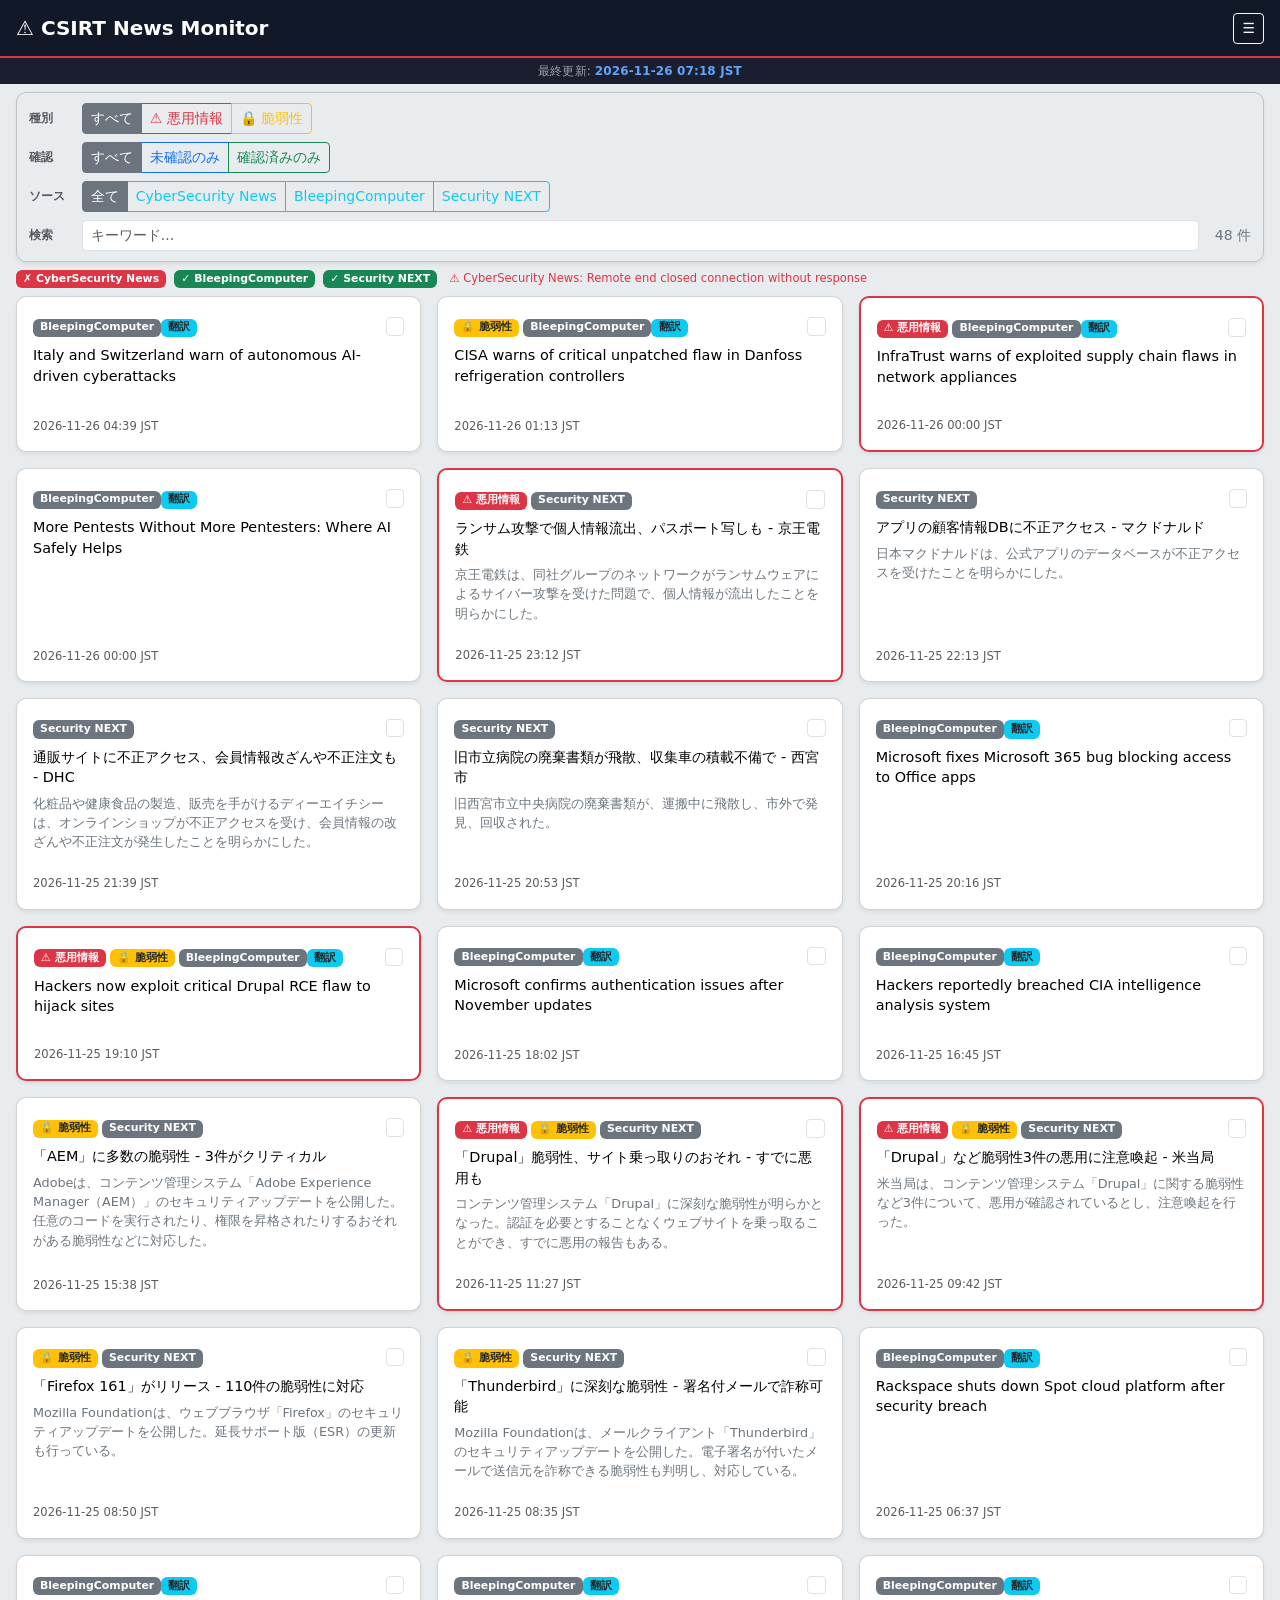
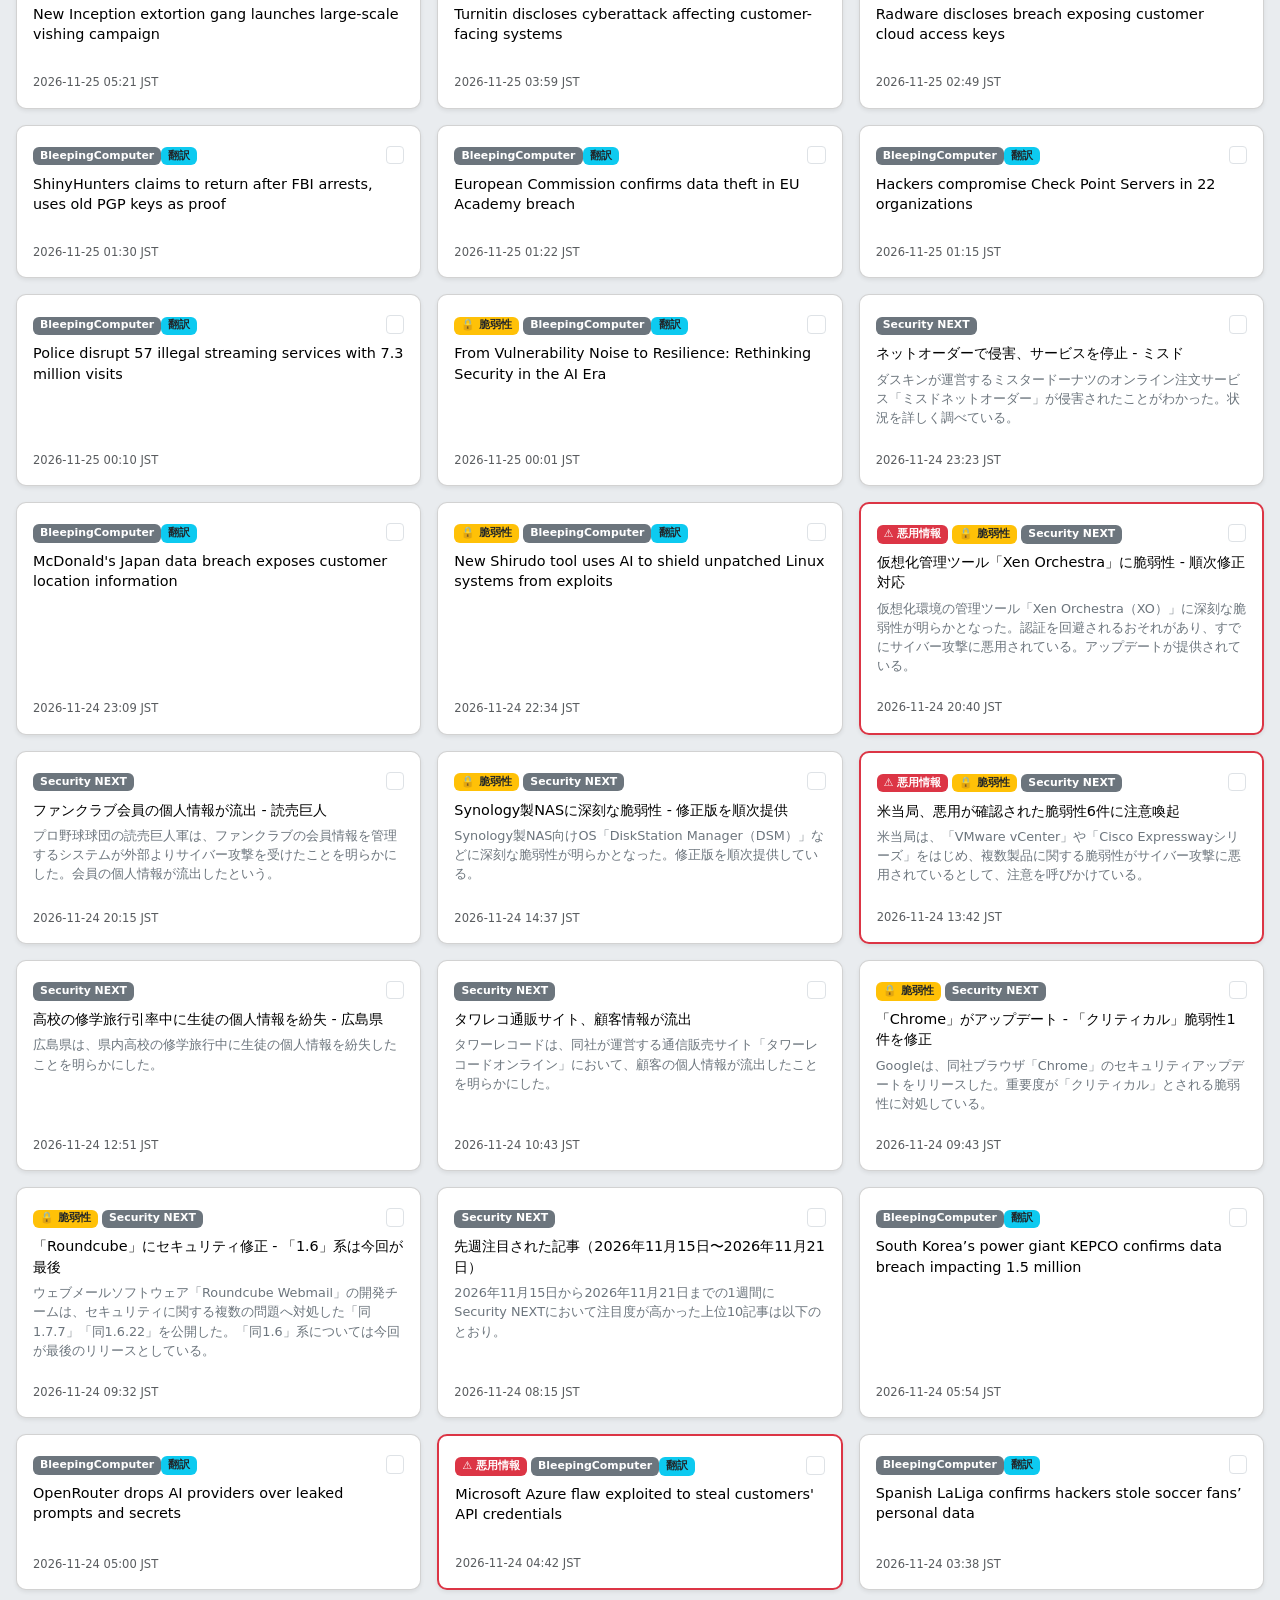
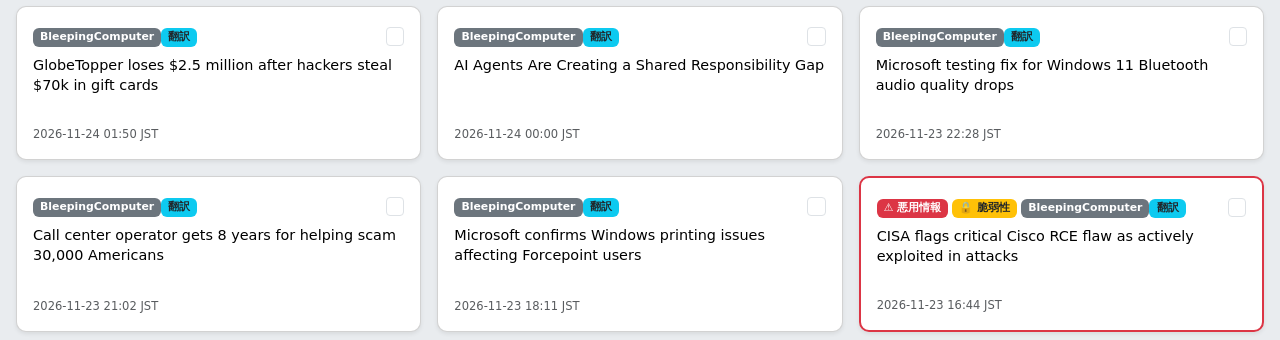
==== docs/index.html @ f86fc9ba "Update security news [skip ci]" ====
<!DOCTYPE html>
<html lang="ja" data-bs-theme="light">
<head>
  <meta charset="UTF-8" />
  <meta name="viewport" content="width=device-width, initial-scale=1.0" />
  <title>CSIRT Security News Monitor</title>
  <link rel="stylesheet" href="https://cdn.jsdelivr.net/npm/bootstrap@5.3.3/dist/css/bootstrap.min.css" />
  <link rel="stylesheet" href="style.css" />
</head>
<body>

  <!-- ===== Navbar ===== -->
  <nav class="navbar navbar-dark bg-dark sticky-top">
    <div class="container-fluid px-3">
      <span class="navbar-brand fw-bold me-auto">&#9888; CSIRT News Monitor</span>
      <!-- サイドバー開閉 -->
      <button class="btn btn-sm btn-outline-light" data-bs-toggle="offcanvas" data-bs-target="#sidebar" title="メニュー">&#9776;</button>
    </div>
  </nav>

  <!-- ===== Sidebar (Offcanvas) ===== -->
  <div class="offcanvas offcanvas-end" tabindex="-1" id="sidebar" aria-labelledby="sidebarLabel">
    <div class="offcanvas-header border-bottom">
      <h6 class="offcanvas-title fw-bold" id="sidebarLabel">&#9881; 管理メニュー</h6>
      <button type="button" class="btn-close" data-bs-dismiss="offcanvas" aria-label="Close"></button>
    </div>
    <div class="offcanvas-body d-flex flex-column gap-3">

      <!-- 表示設定 -->
      <div class="card">
        <div class="card-header fw-bold small py-2">&#9881; 表示設定</div>
        <div class="card-body py-3 d-flex flex-column gap-3">
          <div>
            <div class="small text-secondary mb-1">言語</div>
            <div class="btn-group btn-group-sm w-100" role="group">
              <input type="radio" class="btn-check" name="lang-mode" id="lang-ja" value="ja" />
              <label class="btn btn-outline-secondary" for="lang-ja">JA（日本語）</label>
              <input type="radio" class="btn-check" name="lang-mode" id="lang-en" value="en" />
              <label class="btn btn-outline-secondary" for="lang-en">EN（英語）</label>
            </div>
          </div>
          <div>
            <div class="small text-secondary mb-1">テーマ</div>
            <button class="btn btn-sm btn-outline-secondary w-100" id="dark-toggle">&#9790; ダーク / ライト 切替</button>
          </div>
        </div>
      </div>

      <!-- 今すぐ更新 -->
      <div class="card border-warning">
        <div class="card-header text-warning fw-bold small py-2">&#9654; 今すぐ更新</div>
        <div class="card-body py-3">
          <p class="small text-secondary mb-2">GitHub PAT（<code>workflow</code> スコープ）でワークフローを直接実行します。トークンはブラウザのみに保存されます。</p>
          <div class="mb-2">
            <label for="gh-token" class="form-label small mb-1">GitHub Personal Access Token</label>
            <input type="password" class="form-control form-control-sm" id="gh-token" placeholder="ghp_..." autocomplete="off" />
          </div>
          <button class="btn btn-warning btn-sm w-100" id="run-workflow-btn">&#9654; 今すぐ更新を実行</button>
          <div id="workflow-status" class="mt-2 small text-center"></div>
        </div>
      </div>

      <!-- 確認済み同期 -->
      <div class="card border-info">
        <div class="card-header text-info fw-bold small py-2">&#8645; 確認済み同期</div>
        <div class="card-body py-3">
          <p class="small text-secondary mb-2">確認チェックをリポジトリ（<code>checked.json</code>）に保存し複数端末で共有します。<br>読み込みは設定不要。書き込みには上の PAT に <code>public_repo</code> スコープが必要です。</p>
          <button class="btn btn-outline-info btn-sm w-100" id="sync-now-btn">&#8645; 今すぐ同期</button>
          <div id="sync-status" class="mt-2 small text-center"></div>
        </div>
      </div>

    </div>
  </div>

  <!-- ===== Schedule bar ===== -->
  <div class="schedule-bar text-center py-1 small">
    最終更新: <strong>2026-11-26 07:18 JST</strong>
  </div>

  <!-- ===== Main ===== -->
  <div class="container-fluid py-2 px-2 px-md-3">

    <div class="filter-bar mb-2">
      <div class="filter-row">
        <span class="filter-label">種別</span>
        <div class="filter-scroll">
          <div class="btn-group btn-group-sm" role="group">
            <input type="radio" class="btn-check" name="filter" id="filter-all" value="all" checked />
            <label class="btn btn-outline-secondary" for="filter-all">すべて</label>
            <input type="radio" class="btn-check" name="filter" id="filter-exploit" value="exploit" />
            <label class="btn btn-outline-danger" for="filter-exploit">&#9888; 悪用情報</label>
            <input type="radio" class="btn-check" name="filter" id="filter-vuln" value="vuln" />
            <label class="btn btn-outline-warning" for="filter-vuln">&#128274; 脆弱性</label>
          </div>
        </div>
      </div>

      <div class="filter-row">
        <span class="filter-label">確認</span>
        <div class="filter-scroll">
          <div class="btn-group btn-group-sm" role="group">
            <input type="radio" class="btn-check" name="read-filter" id="rf-all" value="all" checked />
            <label class="btn btn-outline-secondary" for="rf-all">すべて</label>
            <input type="radio" class="btn-check" name="read-filter" id="rf-unread" value="unread" />
            <label class="btn btn-outline-primary" for="rf-unread">未確認のみ</label>
            <input type="radio" class="btn-check" name="read-filter" id="rf-read" value="read" />
            <label class="btn btn-outline-success" for="rf-read">確認済みのみ</label>
          </div>
        </div>
      </div>

      <div class="filter-row">
        <span class="filter-label">ソース</span>
        <div class="filter-scroll">
          <div class="btn-group btn-group-sm" id="source-filters" role="group">
            <input type="radio" class="btn-check" name="source" id="src-all" value="all" checked />
            <label class="btn btn-outline-secondary" for="src-all">全て</label>
          </div>
        </div>
      </div>

      <div class="filter-row">
        <span class="filter-label">検索</span>
        <input type="text" class="form-control form-control-sm flex-grow-1" id="search-input" placeholder="キーワード..." />
        <span class="text-secondary small ms-2 text-nowrap" id="article-count"></span>
      </div>
    </div>

    <div id="source-status" class="d-flex gap-2 mb-2 flex-wrap"></div>

    <div id="articles-container" class="row g-2 g-md-3"></div>
    <div id="empty-state" class="text-center py-5 d-none text-secondary">
      <div style="font-size:2.5rem">&#128269;</div>
      <p class="small">条件に一致する記事はありません</p>
    </div>
  </div>

  <div class="pb-4 d-md-none"></div>

  <script>
    const ALL_ARTICLES = [{"source": "BleepingComputer", "lang": "en", "title": "Italy and Switzerland warn of autonomous AI-driven cyberattacks", "title_en": "Italy and Switzerland warn of autonomous AI-driven cyberattacks", "link": "https://news.google.com/rss/articles/[base64]?oc=5", "summary": "", "summary_en": "", "published": "2026-11-26 04:39 JST", "published_ts": 1795635571.0, "is_exploit": false, "is_vuln": false}, {"source": "BleepingComputer", "lang": "en", "title": "CISA warns of critical unpatched flaw in Danfoss refrigeration controllers", "title_en": "CISA warns of critical unpatched flaw in Danfoss refrigeration controllers", "link": "https://news.google.com/rss/articles/[base64]?oc=5", "summary": "", "summary_en": "", "published": "2026-11-26 01:13 JST", "published_ts": 1795623220.0, "is_exploit": false, "is_vuln": true}, {"source": "BleepingComputer", "lang": "en", "title": "InfraTrust warns of exploited supply chain flaws in network appliances", "title_en": "InfraTrust warns of exploited supply chain flaws in network appliances", "link": "https://news.google.com/rss/articles/[base64]?oc=5", "summary": "", "summary_en": "", "published": "2026-11-26 00:00 JST", "published_ts": 1795618800.0, "is_exploit": true, "is_vuln": false}, {"source": "BleepingComputer", "lang": "en", "title": "More Pentests Without More Pentesters: Where AI Safely Helps", "title_en": "More Pentests Without More Pentesters: Where AI Safely Helps", "link": "https://news.google.com/rss/articles/[base64]?oc=5", "summary": "", "summary_en": "", "published": "2026-11-26 00:00 JST", "published_ts": 1795618800.0, "is_exploit": false, "is_vuln": false}, {"source": "Security NEXT", "lang": "ja", "title": "ランサム攻撃で個人情報流出、パスポート写しも - 京王電鉄", "title_en": "ランサム攻撃で個人情報流出、パスポート写しも - 京王電鉄", "link": "https://www.security-next.com/193305", "summary": "京王電鉄は、同社グループのネットワークがランサムウェアによるサイバー攻撃を受けた問題で、個人情報が流出したことを明らかにした。", "summary_en": "京王電鉄は、同社グループのネットワークがランサムウェアによるサイバー攻撃を受けた問題で、個人情報が流出したことを明らかにした。", "published": "2026-11-25 23:12 JST", "published_ts": 1795615961.0, "is_exploit": true, "is_vuln": false}, {"source": "Security NEXT", "lang": "ja", "title": "アプリの顧客情報DBに不正アクセス - マクドナルド", "title_en": "アプリの顧客情報DBに不正アクセス - マクドナルド", "link": "https://www.security-next.com/193232", "summary": "日本マクドナルドは、公式アプリのデータベースが不正アクセスを受けたことを明らかにした。", "summary_en": "日本マクドナルドは、公式アプリのデータベースが不正アクセスを受けたことを明らかにした。", "published": "2026-11-25 22:13 JST", "published_ts": 1795612406.0, "is_exploit": false, "is_vuln": false}, {"source": "Security NEXT", "lang": "ja", "title": "通販サイトに不正アクセス、会員情報改ざんや不正注文も - DHC", "title_en": "通販サイトに不正アクセス、会員情報改ざんや不正注文も - DHC", "link": "https://www.security-next.com/193316", "summary": "化粧品や健康食品の製造、販売を手がけるディーエイチシーは、オンラインショップが不正アクセスを受け、会員情報の改ざんや不正注文が発生したことを明らかにした。", "summary_en": "化粧品や健康食品の製造、販売を手がけるディーエイチシーは、オンラインショップが不正アクセスを受け、会員情報の改ざんや不正注文が発生したことを明らかにした。", "published": "2026-11-25 21:39 JST", "published_ts": 1795610380.0, "is_exploit": false, "is_vuln": false}, {"source": "Security NEXT", "lang": "ja", "title": "旧市立病院の廃棄書類が飛散、収集車の積載不備で - 西宮市", "title_en": "旧市立病院の廃棄書類が飛散、収集車の積載不備で - 西宮市", "link": "https://www.security-next.com/193025", "summary": "旧西宮市立中央病院の廃棄書類が、運搬中に飛散し、市外で発見、回収された。", "summary_en": "旧西宮市立中央病院の廃棄書類が、運搬中に飛散し、市外で発見、回収された。", "published": "2026-11-25 20:53 JST", "published_ts": 1795607616.0, "is_exploit": false, "is_vuln": false}, {"source": "BleepingComputer", "lang": "en", "title": "Microsoft fixes Microsoft 365 bug blocking access to Office apps", "title_en": "Microsoft fixes Microsoft 365 bug blocking access to Office apps", "link": "https://news.google.com/rss/articles/[base64]?oc=5", "summary": "", "summary_en": "", "published": "2026-11-25 20:16 JST", "published_ts": 1795605392.0, "is_exploit": false, "is_vuln": false}, {"source": "BleepingComputer", "lang": "en", "title": "Hackers now exploit critical Drupal RCE flaw to hijack sites", "title_en": "Hackers now exploit critical Drupal RCE flaw to hijack sites", "link": "https://news.google.com/rss/articles/[base64]?oc=5", "summary": "", "summary_en": "", "published": "2026-11-25 19:10 JST", "published_ts": 1795601420.0, "is_exploit": true, "is_vuln": true}, {"source": "BleepingComputer", "lang": "en", "title": "Microsoft confirms authentication issues after November updates", "title_en": "Microsoft confirms authentication issues after November updates", "link": "https://news.google.com/rss/articles/[base64]?oc=5", "summary": "", "summary_en": "", "published": "2026-11-25 18:02 JST", "published_ts": 1795597377.0, "is_exploit": false, "is_vuln": false}, {"source": "BleepingComputer", "lang": "en", "title": "Hackers reportedly breached CIA intelligence analysis system", "title_en": "Hackers reportedly breached CIA intelligence analysis system", "link": "https://news.google.com/rss/articles/[base64]?oc=5", "summary": "", "summary_en": "", "published": "2026-11-25 16:45 JST", "published_ts": 1795592703.0, "is_exploit": false, "is_vuln": false}, {"source": "Security NEXT", "lang": "ja", "title": "「AEM」に多数の脆弱性 - 3件がクリティカル", "title_en": "「AEM」に多数の脆弱性 - 3件がクリティカル", "link": "https://www.security-next.com/193325", "summary": "Adobeは、コンテンツ管理システム「Adobe Experience Manager（AEM）」のセキュリティアップデートを公開した。任意のコードを実行されたり、権限を昇格されたりするおそれがある脆弱性などに対応した。", "summary_en": "Adobeは、コンテンツ管理システム「Adobe Experience Manager（AEM）」のセキュリティアップデートを公開した。任意のコードを実行されたり、権限を昇格されたりするおそれがある脆弱性などに対応した。", "published": "2026-11-25 15:38 JST", "published_ts": 1795588684.0, "is_exploit": false, "is_vuln": true}, {"source": "Security NEXT", "lang": "ja", "title": "「Drupal」脆弱性、サイト乗っ取りのおそれ - すでに悪用も", "title_en": "「Drupal」脆弱性、サイト乗っ取りのおそれ - すでに悪用も", "link": "https://www.security-next.com/193298", "summary": "コンテンツ管理システム「Drupal」に深刻な脆弱性が明らかとなった。認証を必要とすることなくウェブサイトを乗っ取ることができ、すでに悪用の報告もある。", "summary_en": "コンテンツ管理システム「Drupal」に深刻な脆弱性が明らかとなった。認証を必要とすることなくウェブサイトを乗っ取ることができ、すでに悪用の報告もある。", "published": "2026-11-25 11:27 JST", "published_ts": 1795573633.0, "is_exploit": true, "is_vuln": true}, {"source": "Security NEXT", "lang": "ja", "title": "「Drupal」など脆弱性3件の悪用に注意喚起 - 米当局", "title_en": "「Drupal」など脆弱性3件の悪用に注意喚起 - 米当局", "link": "https://www.security-next.com/193290", "summary": "米当局は、コンテンツ管理システム「Drupal」に関する脆弱性など3件について、悪用が確認されているとし、注意喚起を行った。", "summary_en": "米当局は、コンテンツ管理システム「Drupal」に関する脆弱性など3件について、悪用が確認されているとし、注意喚起を行った。", "published": "2026-11-25 09:42 JST", "published_ts": 1795567335.0, "is_exploit": true, "is_vuln": true}, {"source": "Security NEXT", "lang": "ja", "title": "「Firefox 161」がリリース - 110件の脆弱性に対応", "title_en": "「Firefox 161」がリリース - 110件の脆弱性に対応", "link": "https://www.security-next.com/193284", "summary": "Mozilla Foundationは、ウェブブラウザ「Firefox」のセキュリティアップデートを公開した。延長サポート版（ESR）の更新も行っている。", "summary_en": "Mozilla Foundationは、ウェブブラウザ「Firefox」のセキュリティアップデートを公開した。延長サポート版（ESR）の更新も行っている。", "published": "2026-11-25 08:50 JST", "published_ts": 1795564206.0, "is_exploit": false, "is_vuln": true}, {"source": "Security NEXT", "lang": "ja", "title": "「Thunderbird」に深刻な脆弱性 - 署名付メールで詐称可能", "title_en": "「Thunderbird」に深刻な脆弱性 - 署名付メールで詐称可能", "link": "https://www.security-next.com/193277", "summary": "Mozilla Foundationは、メールクライアント「Thunderbird」のセキュリティアップデートを公開した。電子署名が付いたメールで送信元を詐称できる脆弱性も判明し、対応している。", "summary_en": "Mozilla Foundationは、メールクライアント「Thunderbird」のセキュリティアップデートを公開した。電子署名が付いたメールで送信元を詐称できる脆弱性も判明し、対応している。", "published": "2026-11-25 08:35 JST", "published_ts": 1795563302.0, "is_exploit": false, "is_vuln": true}, {"source": "BleepingComputer", "lang": "en", "title": "Rackspace shuts down Spot cloud platform after security breach", "title_en": "Rackspace shuts down Spot cloud platform after security breach", "link": "https://news.google.com/rss/articles/[base64]?oc=5", "summary": "", "summary_en": "", "published": "2026-11-25 06:37 JST", "published_ts": 1795556250.0, "is_exploit": false, "is_vuln": false}, {"source": "BleepingComputer", "lang": "en", "title": "New Inception extortion gang launches large-scale vishing campaign", "title_en": "New Inception extortion gang launches large-scale vishing campaign", "link": "https://news.google.com/rss/articles/[base64]?oc=5", "summary": "", "summary_en": "", "published": "2026-11-25 05:21 JST", "published_ts": 1795551680.0, "is_exploit": false, "is_vuln": false}, {"source": "BleepingComputer", "lang": "en", "title": "Turnitin discloses cyberattack affecting customer-facing systems", "title_en": "Turnitin discloses cyberattack affecting customer-facing systems", "link": "https://news.google.com/rss/articles/[base64]?oc=5", "summary": "", "summary_en": "", "published": "2026-11-25 03:59 JST", "published_ts": 1795546792.0, "is_exploit": false, "is_vuln": false}, {"source": "BleepingComputer", "lang": "en", "title": "Radware discloses breach exposing customer cloud access keys", "title_en": "Radware discloses breach exposing customer cloud access keys", "link": "https://news.google.com/rss/articles/[base64]?oc=5", "summary": "", "summary_en": "", "published": "2026-11-25 02:49 JST", "published_ts": 1795542545.0, "is_exploit": false, "is_vuln": false}, {"source": "BleepingComputer", "lang": "en", "title": "ShinyHunters claims to return after FBI arrests, uses old PGP keys as proof", "title_en": "ShinyHunters claims to return after FBI arrests, uses old PGP keys as proof", "link": "https://news.google.com/rss/articles/[base64]?oc=5", "summary": "", "summary_en": "", "published": "2026-11-25 01:30 JST", "published_ts": 1795537819.0, "is_exploit": false, "is_vuln": false}, {"source": "BleepingComputer", "lang": "en", "title": "European Commission confirms data theft in EU Academy breach", "title_en": "European Commission confirms data theft in EU Academy breach", "link": "https://news.google.com/rss/articles/[base64]?oc=5", "summary": "", "summary_en": "", "published": "2026-11-25 01:22 JST", "published_ts": 1795537364.0, "is_exploit": false, "is_vuln": false}, {"source": "BleepingComputer", "lang": "en", "title": "Hackers compromise Check Point Servers in 22 organizations", "title_en": "Hackers compromise Check Point Servers in 22 organizations", "link": "https://news.google.com/rss/articles/[base64]?oc=5", "summary": "", "summary_en": "", "published": "2026-11-25 01:15 JST", "published_ts": 1795536923.0, "is_exploit": false, "is_vuln": false}, {"source": "BleepingComputer", "lang": "en", "title": "Police disrupt 57 illegal streaming services with 7.3 million visits", "title_en": "Police disrupt 57 illegal streaming services with 7.3 million visits", "link": "https://news.google.com/rss/articles/[base64]?oc=5", "summary": "", "summary_en": "", "published": "2026-11-25 00:10 JST", "published_ts": 1795533010.0, "is_exploit": false, "is_vuln": false}, {"source": "BleepingComputer", "lang": "en", "title": "From Vulnerability Noise to Resilience: Rethinking Security in the AI Era", "title_en": "From Vulnerability Noise to Resilience: Rethinking Security in the AI Era", "link": "https://news.google.com/rss/articles/[base64]?oc=5", "summary": "", "summary_en": "", "published": "2026-11-25 00:01 JST", "published_ts": 1795532460.0, "is_exploit": false, "is_vuln": true}, {"source": "Security NEXT", "lang": "ja", "title": "ネットオーダーで侵害、サービスを停止 - ミスド", "title_en": "ネットオーダーで侵害、サービスを停止 - ミスド", "link": "https://www.security-next.com/193086", "summary": "ダスキンが運営するミスタードーナツのオンライン注文サービス「ミスドネットオーダー」が侵害されたことがわかった。状況を詳しく調べている。", "summary_en": "ダスキンが運営するミスタードーナツのオンライン注文サービス「ミスドネットオーダー」が侵害されたことがわかった。状況を詳しく調べている。", "published": "2026-11-24 23:23 JST", "published_ts": 1795530229.0, "is_exploit": false, "is_vuln": false}, {"source": "BleepingComputer", "lang": "en", "title": "McDonald's Japan data breach exposes customer location information", "title_en": "McDonald's Japan data breach exposes customer location information", "link": "https://news.google.com/rss/articles/[base64]?oc=5", "summary": "", "summary_en": "", "published": "2026-11-24 23:09 JST", "published_ts": 1795529377.0, "is_exploit": false, "is_vuln": false}, {"source": "BleepingComputer", "lang": "en", "title": "New Shirudo tool uses AI to shield unpatched Linux systems from exploits", "title_en": "New Shirudo tool uses AI to shield unpatched Linux systems from exploits", "link": "https://news.google.com/rss/articles/[base64]?oc=5", "summary": "", "summary_en": "", "published": "2026-11-24 22:34 JST", "published_ts": 1795527263.0, "is_exploit": false, "is_vuln": true}, {"source": "Security NEXT", "lang": "ja", "title": "仮想化管理ツール「Xen Orchestra」に脆弱性 - 順次修正対応", "title_en": "仮想化管理ツール「Xen Orchestra」に脆弱性 - 順次修正対応", "link": "https://www.security-next.com/193248", "summary": "仮想化環境の管理ツール「Xen Orchestra（XO）」に深刻な脆弱性が明らかとなった。認証を回避されるおそれがあり、すでにサイバー攻撃に悪用されている。アップデートが提供されている。", "summary_en": "仮想化環境の管理ツール「Xen Orchestra（XO）」に深刻な脆弱性が明らかとなった。認証を回避されるおそれがあり、すでにサイバー攻撃に悪用されている。アップデートが提供されている。", "published": "2026-11-24 20:40 JST", "published_ts": 1795520419.0, "is_exploit": true, "is_vuln": true}, {"source": "Security NEXT", "lang": "ja", "title": "ファンクラブ会員の個人情報が流出 - 読売巨人", "title_en": "ファンクラブ会員の個人情報が流出 - 読売巨人", "link": "https://www.security-next.com/192864", "summary": "プロ野球球団の読売巨人軍は、ファンクラブの会員情報を管理するシステムが外部よりサイバー攻撃を受けたことを明らかにした。会員の個人情報が流出したという。", "summary_en": "プロ野球球団の読売巨人軍は、ファンクラブの会員情報を管理するシステムが外部よりサイバー攻撃を受けたことを明らかにした。会員の個人情報が流出したという。", "published": "2026-11-24 20:15 JST", "published_ts": 1795518933.0, "is_exploit": false, "is_vuln": false}, {"source": "Security NEXT", "lang": "ja", "title": "Synology製NASに深刻な脆弱性 - 修正版を順次提供", "title_en": "Synology製NASに深刻な脆弱性 - 修正版を順次提供", "link": "https://www.security-next.com/193243", "summary": "Synology製NAS向けOS「DiskStation Manager（DSM）」などに深刻な脆弱性が明らかとなった。修正版を順次提供している。", "summary_en": "Synology製NAS向けOS「DiskStation Manager（DSM）」などに深刻な脆弱性が明らかとなった。修正版を順次提供している。", "published": "2026-11-24 14:37 JST", "published_ts": 1795498657.0, "is_exploit": false, "is_vuln": true}, {"source": "Security NEXT", "lang": "ja", "title": "米当局、悪用が確認された脆弱性6件に注意喚起", "title_en": "米当局、悪用が確認された脆弱性6件に注意喚起", "link": "https://www.security-next.com/193221", "summary": "米当局は、「VMware vCenter」や「Cisco Expresswayシリーズ」をはじめ、複数製品に関する脆弱性がサイバー攻撃に悪用されているとして、注意を呼びかけている。", "summary_en": "米当局は、「VMware vCenter」や「Cisco Expresswayシリーズ」をはじめ、複数製品に関する脆弱性がサイバー攻撃に悪用されているとして、注意を呼びかけている。", "published": "2026-11-24 13:42 JST", "published_ts": 1795495347.0, "is_exploit": true, "is_vuln": true}, {"source": "Security NEXT", "lang": "ja", "title": "高校の修学旅行引率中に生徒の個人情報を紛失 - 広島県", "title_en": "高校の修学旅行引率中に生徒の個人情報を紛失 - 広島県", "link": "https://www.security-next.com/192872", "summary": "広島県は、県内高校の修学旅行中に生徒の個人情報を紛失したことを明らかにした。", "summary_en": "広島県は、県内高校の修学旅行中に生徒の個人情報を紛失したことを明らかにした。", "published": "2026-11-24 12:51 JST", "published_ts": 1795492303.0, "is_exploit": false, "is_vuln": false}, {"source": "Security NEXT", "lang": "ja", "title": "タワレコ通販サイト、顧客情報が流出", "title_en": "タワレコ通販サイト、顧客情報が流出", "link": "https://www.security-next.com/193228", "summary": "タワーレコードは、同社が運営する通信販売サイト「タワーレコードオンライン」において、顧客の個人情報が流出したことを明らかにした。", "summary_en": "タワーレコードは、同社が運営する通信販売サイト「タワーレコードオンライン」において、顧客の個人情報が流出したことを明らかにした。", "published": "2026-11-24 10:43 JST", "published_ts": 1795484585.0, "is_exploit": false, "is_vuln": false}, {"source": "Security NEXT", "lang": "ja", "title": "「Chrome」がアップデート - 「クリティカル」脆弱性1件を修正", "title_en": "「Chrome」がアップデート - 「クリティカル」脆弱性1件を修正", "link": "https://www.security-next.com/193218", "summary": "Googleは、同社ブラウザ「Chrome」のセキュリティアップデートをリリースした。重要度が「クリティカル」とされる脆弱性に対処している。", "summary_en": "Googleは、同社ブラウザ「Chrome」のセキュリティアップデートをリリースした。重要度が「クリティカル」とされる脆弱性に対処している。", "published": "2026-11-24 09:43 JST", "published_ts": 1795481011.0, "is_exploit": false, "is_vuln": true}, {"source": "Security NEXT", "lang": "ja", "title": "「Roundcube」にセキュリティ修正 - 「1.6」系は今回が最後", "title_en": "「Roundcube」にセキュリティ修正 - 「1.6」系は今回が最後", "link": "https://www.security-next.com/193210", "summary": "ウェブメールソフトウェア「Roundcube Webmail」の開発チームは、セキュリティに関する複数の問題へ対処した「同1.7.7」「同1.6.22」を公開した。「同1.6」系については今回が最後のリリースとしている。", "summary_en": "ウェブメールソフトウェア「Roundcube Webmail」の開発チームは、セキュリティに関する複数の問題へ対処した「同1.7.7」「同1.6.22」を公開した。「同1.6」系については今回が最後のリリースとしている。", "published": "2026-11-24 09:32 JST", "published_ts": 1795480362.0, "is_exploit": false, "is_vuln": true}, {"source": "Security NEXT", "lang": "ja", "title": "先週注目された記事（2026年11月15日〜2026年11月21日）", "title_en": "先週注目された記事（2026年11月15日〜2026年11月21日）", "link": "https://www.security-next.com/193208", "summary": "2026年11月15日から2026年11月21日までの1週間にSecurity NEXTにおいて注目度が高かった上位10記事は以下のとおり。", "summary_en": "2026年11月15日から2026年11月21日までの1週間にSecurity NEXTにおいて注目度が高かった上位10記事は以下のとおり。", "published": "2026-11-24 08:15 JST", "published_ts": 1795475716.0, "is_exploit": false, "is_vuln": false}, {"source": "BleepingComputer", "lang": "en", "title": "South Korea’s power giant KEPCO confirms data breach impacting 1.5 million", "title_en": "South Korea’s power giant KEPCO confirms data breach impacting 1.5 million", "link": "https://news.google.com/rss/articles/[base64]?oc=5", "summary": "", "summary_en": "", "published": "2026-11-24 05:54 JST", "published_ts": 1795467291.0, "is_exploit": false, "is_vuln": false}, {"source": "BleepingComputer", "lang": "en", "title": "OpenRouter drops AI providers over leaked prompts and secrets", "title_en": "OpenRouter drops AI providers over leaked prompts and secrets", "link": "https://news.google.com/rss/articles/[base64]?oc=5", "summary": "", "summary_en": "", "published": "2026-11-24 05:00 JST", "published_ts": 1795464020.0, "is_exploit": false, "is_vuln": false}, {"source": "BleepingComputer", "lang": "en", "title": "Microsoft Azure flaw exploited to steal customers' API credentials", "title_en": "Microsoft Azure flaw exploited to steal customers' API credentials", "link": "https://news.google.com/rss/articles/[base64]?oc=5", "summary": "", "summary_en": "", "published": "2026-11-24 04:42 JST", "published_ts": 1795462940.0, "is_exploit": true, "is_vuln": false}, {"source": "BleepingComputer", "lang": "en", "title": "Spanish LaLiga confirms hackers stole soccer fans’ personal data", "title_en": "Spanish LaLiga confirms hackers stole soccer fans’ personal data", "link": "https://news.google.com/rss/articles/[base64]?oc=5", "summary": "", "summary_en": "", "published": "2026-11-24 03:38 JST", "published_ts": 1795459120.0, "is_exploit": false, "is_vuln": false}, {"source": "BleepingComputer", "lang": "en", "title": "GlobeTopper loses $2.5 million after hackers steal $70k in gift cards", "title_en": "GlobeTopper loses $2.5 million after hackers steal $70k in gift cards", "link": "https://news.google.com/rss/articles/[base64]?oc=5", "summary": "", "summary_en": "", "published": "2026-11-24 01:50 JST", "published_ts": 1795452601.0, "is_exploit": false, "is_vuln": false}, {"source": "BleepingComputer", "lang": "en", "title": "AI Agents Are Creating a Shared Responsibility Gap", "title_en": "AI Agents Are Creating a Shared Responsibility Gap", "link": "https://news.google.com/rss/articles/[base64]?oc=5", "summary": "", "summary_en": "", "published": "2026-11-24 00:00 JST", "published_ts": 1795446000.0, "is_exploit": false, "is_vuln": false}, {"source": "BleepingComputer", "lang": "en", "title": "Microsoft testing fix for Windows 11 Bluetooth audio quality drops", "title_en": "Microsoft testing fix for Windows 11 Bluetooth audio quality drops", "link": "https://news.google.com/rss/articles/[base64]?oc=5", "summary": "", "summary_en": "", "published": "2026-11-23 22:28 JST", "published_ts": 1795440525.0, "is_exploit": false, "is_vuln": false}, {"source": "BleepingComputer", "lang": "en", "title": "Call center operator gets 8 years for helping scam 30,000 Americans", "title_en": "Call center operator gets 8 years for helping scam 30,000 Americans", "link": "https://news.google.com/rss/articles/[base64]?oc=5", "summary": "", "summary_en": "", "published": "2026-11-23 21:02 JST", "published_ts": 1795435343.0, "is_exploit": false, "is_vuln": false}, {"source": "BleepingComputer", "lang": "en", "title": "Microsoft confirms Windows printing issues affecting Forcepoint users", "title_en": "Microsoft confirms Windows printing issues affecting Forcepoint users", "link": "https://news.google.com/rss/articles/[base64]?oc=5", "summary": "", "summary_en": "", "published": "2026-11-23 18:11 JST", "published_ts": 1795425075.0, "is_exploit": false, "is_vuln": false}, {"source": "BleepingComputer", "lang": "en", "title": "CISA flags critical Cisco RCE flaw as actively exploited in attacks", "title_en": "CISA flags critical Cisco RCE flaw as actively exploited in attacks", "link": "https://news.google.com/rss/articles/[base64]?oc=5", "summary": "", "summary_en": "", "published": "2026-11-23 16:44 JST", "published_ts": 1795419859.0, "is_exploit": true, "is_vuln": true}];
    const SOURCE_STATUS = {"CyberSecurity News": {"ok": false, "error": "Remote end closed connection without response", "count": 0}, "BleepingComputer": {"ok": true, "error": null, "count": 60}, "Security NEXT": {"ok": true, "error": null, "count": 20}};
    const FEED_NAMES = ["CyberSecurity News", "BleepingComputer", "Security NEXT"];

    // ===== Persistence keys =====
    const KEY_THEME    = 'csirt:theme';
    const KEY_LANG     = 'csirt:lang';
    const KEY_CHECKED  = 'csirt:checked'; // JSON array of checked URLs
    const KEY_GH_TOKEN = 'csirt:gh-token';

    // ===== Dark mode =====
    let checkedSet = new Set(JSON.parse(localStorage.getItem(KEY_CHECKED) || '[]'));

    function applyTheme(theme) {
      document.documentElement.setAttribute('data-bs-theme', theme);
      document.getElementById('dark-toggle').textContent = theme === 'dark' ? '☀' : '☾';
    }
    function toggleTheme() {
      const next = document.documentElement.getAttribute('data-bs-theme') === 'dark' ? 'light' : 'dark';
      localStorage.setItem(KEY_THEME, next);
      applyTheme(next);
    }
    document.getElementById('dark-toggle').addEventListener('click', toggleTheme);
    applyTheme(localStorage.getItem(KEY_THEME) || 'light');

    // ===== Language mode =====
    (function() {
      const saved = localStorage.getItem(KEY_LANG) || 'ja';
      const el = document.getElementById('lang-' + saved);
      if (el) el.checked = true;
    })();
    document.querySelectorAll('input[name="lang-mode"]').forEach(el =>
      el.addEventListener('change', () => {
        localStorage.setItem(KEY_LANG, el.value);
        renderArticles();
      })
    );

    function getLangMode() {
      return document.querySelector('input[name="lang-mode"]:checked')?.value || 'ja';
    }
    function getTitle(a) {
      return (a.lang === 'en' && getLangMode() === 'en') ? (a.title_en || a.title) : a.title;
    }
    function getSummary(a) {
      return (a.lang === 'en' && getLangMode() === 'en') ? (a.summary_en || a.summary) : a.summary;
    }

    // ===== Source filters =====
    (function() {
      const grp = document.getElementById('source-filters');
      FEED_NAMES.forEach((name, i) => {
        const id = `src-${i+1}`;
        grp.insertAdjacentHTML('beforeend',
          `<input type="radio" class="btn-check" name="source" id="${id}" value="${escHtml(name)}" />` +
          `<label class="btn btn-outline-info" for="${id}">${escHtml(name)}</label>`
        );
      });
    })();

    // ===== Source status =====
    (function() {
      const bar = document.getElementById('source-status');
      const errors = [];
      Object.entries(SOURCE_STATUS).forEach(([name, s]) => {
        const cls = s.ok ? 'bg-success' : 'bg-danger';
        const tip = s.ok ? `${s.count}件取得` : `エラー: ${s.error}`;
        bar.insertAdjacentHTML('beforeend',
          `<span class="badge ${cls} source-badge" title="${escHtml(tip)}">${s.ok ? '✓' : '✗'} ${escHtml(name)}</span>`
        );
        if (!s.ok) errors.push(`${name}: ${s.error}`);
      });
      if (errors.length) {
        bar.insertAdjacentHTML('beforeend',
          `<span class="text-danger small ms-1" style="font-size:0.72rem">⚠ ${escHtml(errors.join(' / '))}</span>`
        );
      }
    })();

    // ===== Checked articles =====
    function saveChecked() {
      localStorage.setItem(KEY_CHECKED, JSON.stringify([...checkedSet]));
    }
    function toggleChecked(url) {
      if (checkedSet.has(url)) checkedSet.delete(url); else checkedSet.add(url);
      saveChecked();
      scheduleSync();
      // Update card style without full re-render
      document.querySelectorAll('.article-check').forEach(cb => {
        if (cb.dataset.url === url) {
          cb.checked = checkedSet.has(url);
          cb.closest('.article-card').classList.toggle('is-checked', checkedSet.has(url));
        }
      });
      // Re-count if filtering by read/unread
      const rf = document.querySelector('input[name="read-filter"]:checked')?.value;
      if (rf !== 'all') renderArticles();
      else document.getElementById('article-count').textContent = `${document.querySelectorAll('#articles-container .col-12').length} 件`;
    }

    // ===== GitHub sync =====
    const CHECKED_API_URL = 'https://api.github.com/repos/Tetora-pot/securitynews/contents/docs/checked.json';
    let syncTimer = null;

    function setSyncStatus(msg, cls) {
      const el = document.getElementById('sync-status');
      if (!el) return;
      el.innerHTML = msg;
      el.className = 'mt-2 small text-center ' + (cls || 'text-secondary');
    }

    async function loadRemoteChecked() {
      const token = localStorage.getItem(KEY_GH_TOKEN) || '';
      const headers = { 'Accept': 'application/vnd.github+json' };
      if (token) headers['Authorization'] = `Bearer ${token}`;
      try {
        const r = await fetch(CHECKED_API_URL, { headers, cache: 'no-store' });
        if (r.status === 404) return [];
        if (!r.ok) throw new Error(String(r.status));
        const d = await r.json();
        if (!d.content) return [];
        const json = atob(d.content.replace(/\s/g, ''));
        const data = JSON.parse(json);
        return Array.isArray(data.checked) ? data.checked : [];
      } catch (_) {
        return [];
      }
    }

    async function saveRemoteChecked(token) {
      const gr = await fetch(CHECKED_API_URL, {
        headers: { 'Authorization': `Bearer ${token}`, 'Accept': 'application/vnd.github+json' }
      });
      let sha;
      if (gr.ok) {
        sha = (await gr.json()).sha;
      } else if (gr.status !== 404) {
        throw new Error(String(gr.status));
      }
      const json = JSON.stringify({ checked: [...checkedSet], updated_at: new Date().toISOString() }, null, 2);
      const bytes = new TextEncoder().encode(json);
      let binary = '';
      bytes.forEach(b => binary += String.fromCharCode(b));
      const content = btoa(binary);
      const body = { message: 'sync: update checked status [skip ci]', content };
      if (sha) body.sha = sha;
      const pr = await fetch(CHECKED_API_URL, {
        method: 'PUT',
        headers: { 'Authorization': `Bearer ${token}`, 'Accept': 'application/vnd.github+json', 'Content-Type': 'application/json' },
        body: JSON.stringify(body)
      });
      if (!pr.ok) {
        const e = await pr.json().catch(() => ({}));
        throw new Error(`${pr.status}: ${e.message || ''}`);
      }
    }

    async function doSync(showStatus) {
      if (showStatus) setSyncStatus('同期中...');
      try {
        const remoteUrls = await loadRemoteChecked();
        remoteUrls.forEach(u => checkedSet.add(u));
        saveChecked();
        renderArticles();
        const token = localStorage.getItem(KEY_GH_TOKEN) || '';
        if (token) {
          await saveRemoteChecked(token);
          if (showStatus) {
            const t = new Date().toLocaleTimeString('ja-JP');
            setSyncStatus(`&#10003; 同期完了 (${t})`, 'text-success');
          }
        } else if (showStatus) {
          setSyncStatus('&#10003; 読み込み完了', 'text-secondary');
        }
      } catch (e) {
        if (showStatus) setSyncStatus(`&#9888; エラー: ${escHtml(e.message)}`, 'text-danger');
      }
    }

    async function doWriteSync() {
      const token = localStorage.getItem(KEY_GH_TOKEN) || '';
      if (!token) {
        setSyncStatus('&#9888; PAT未設定 — このデバイスの変更は他端末に反映されません', 'text-warning');
        return;
      }
      try {
        await saveRemoteChecked(token);
        const t = new Date().toLocaleTimeString('ja-JP');
        setSyncStatus(`&#10003; 同期済み (${t})`, 'text-success');
      } catch (e) {
        setSyncStatus(`&#9888; 同期失敗: ${escHtml(e.message)}`, 'text-danger');
      }
    }

    function scheduleSync() {
      clearTimeout(syncTimer);
      syncTimer = setTimeout(doWriteSync, 2000);
    }

    // ===== Render =====
    function renderArticles() {
      const filter   = document.querySelector('input[name="filter"]:checked').value;
      const source   = document.querySelector('input[name="source"]:checked').value;
      const keyword  = document.getElementById('search-input').value.trim().toLowerCase();
      const langMode = getLangMode();
      const rf       = document.querySelector('input[name="read-filter"]:checked').value;

      const filtered = ALL_ARTICLES.filter(a => {
        if (filter === 'exploit' && !a.is_exploit) return false;
        if (filter === 'vuln'   && !a.is_vuln)    return false;
        if (source !== 'all'    && a.source !== source) return false;
        if (rf === 'unread' &&  checkedSet.has(a.link)) return false;
        if (rf === 'read'   && !checkedSet.has(a.link)) return false;
        if (keyword) {
          const t = `${getTitle(a)} ${getSummary(a)}`.toLowerCase();
          if (!t.includes(keyword)) return false;
        }
        return true;
      });

      const container = document.getElementById('articles-container');
      container.innerHTML = '';
      document.getElementById('article-count').textContent = `${filtered.length} 件`;

      if (filtered.length === 0) {
        document.getElementById('empty-state').classList.remove('d-none');
        return;
      }
      document.getElementById('empty-state').classList.add('d-none');

      filtered.forEach(a => {
        const isChecked  = checkedSet.has(a.link);
        const col        = document.createElement('div');
        col.className    = 'col-12 col-sm-6 col-xl-4';
        const exploitBadge = a.is_exploit ? '<span class="badge bg-danger me-1">&#9888; 悪用情報</span>' : '';
        const vulnBadge    = a.is_vuln    ? '<span class="badge bg-warning text-dark me-1">&#128274; 脆弱性</span>' : '';
        const transBadge   = (a.lang === 'en' && langMode === 'ja')
          ? '<span class="badge bg-info text-dark me-1" title="機械翻訳">翻訳</span>' : '';
        const title   = escHtml(getTitle(a));
        const summary = escHtml(getSummary(a));
        const url     = escHtml(a.link);
        const cbId    = 'cb-' + btoa(encodeURIComponent(a.link)).replace(/[^a-z0-9]/gi,'').slice(0,12);

        col.innerHTML = `
          <div class="card h-100 shadow-sm article-card${a.is_exploit ? ' border-danger' : ''}${isChecked ? ' is-checked' : ''}">
            <div class="card-body d-flex flex-column p-3">
              <div class="d-flex justify-content-between align-items-start mb-2">
                <div class="article-badges">${exploitBadge}${vulnBadge}<span class="badge bg-secondary">${escHtml(a.source)}</span>${transBadge}</div>
                <label class="checked-label flex-shrink-0 ms-2" title="確認済みとしてマーク">
                  <input type="checkbox" class="form-check-input article-check" id="${cbId}"
                         data-url="${url}" ${isChecked ? 'checked' : ''} />
                </label>
              </div>
              <h6 class="card-title article-title">
                <a href="${url}" target="_blank" rel="noopener noreferrer"
                   class="text-decoration-none link-body-emphasis">${title}</a>
              </h6>
              <p class="card-text text-secondary article-summary flex-grow-1">${summary}${a.summary.length >= 300 ? '...' : ''}</p>
              <div class="text-muted article-date mt-2">${escHtml(a.published)}</div>
            </div>
          </div>`;

        container.appendChild(col);
      });
    }

    function escHtml(s) {
      return String(s).replace(/&/g,'&amp;').replace(/</g,'&lt;').replace(/>/g,'&gt;').replace(/"/g,'&quot;');
    }

    document.getElementById('articles-container').addEventListener('change', function(e) {
      if (e.target.classList.contains('article-check')) toggleChecked(e.target.dataset.url);
    });
    document.querySelectorAll('input[name="filter"], input[name="source"], input[name="read-filter"]').forEach(el =>
      el.addEventListener('change', renderArticles)
    );
    document.getElementById('search-input').addEventListener('input', renderArticles);

    renderArticles();

    document.getElementById('sync-now-btn')?.addEventListener('click', () => doSync(true));
    doSync(false);

    // Background read-only sync every 5 minutes
    setInterval(async () => {
      const remoteUrls = await loadRemoteChecked();
      let changed = false;
      remoteUrls.forEach(u => { if (!checkedSet.has(u)) { checkedSet.add(u); changed = true; } });
      if (changed) { saveChecked(); renderArticles(); }
    }, 5 * 60 * 1000);
  </script>

  <script src="https://cdn.jsdelivr.net/npm/bootstrap@5.3.3/dist/js/bootstrap.bundle.min.js"></script>
  <script>
    // ===== Sidebar: GitHub Token & Workflow Dispatch =====
    (function() {
      const KEY_TOKEN = 'csirt:gh-token';
      const tokenInput = document.getElementById('gh-token');
      const runBtn     = document.getElementById('run-workflow-btn');
      const statusEl   = document.getElementById('workflow-status');

      tokenInput.value = localStorage.getItem(KEY_TOKEN) || '';
      tokenInput.addEventListener('change', function() {
        localStorage.setItem(KEY_TOKEN, this.value.trim());
      });

      runBtn.addEventListener('click', async function() {
        const token = tokenInput.value.trim();
        localStorage.setItem(KEY_TOKEN, token);
        if (!token) {
          statusEl.innerHTML = '<span class="text-danger">&#9888; GitHub Token を入力してください</span>';
          return;
        }
        runBtn.disabled = true;
        runBtn.textContent = '実行中...';
        statusEl.innerHTML = '';
        try {
          const resp = await fetch('https://api.github.com/repos/Tetora-pot/securitynews/actions/workflows/update.yml/dispatches', {
            method: 'POST',
            headers: {
              'Authorization': `Bearer ${token}`,
              'Accept': 'application/vnd.github+json',
              'X-GitHub-Api-Version': '2022-11-28',
              'Content-Type': 'application/json',
            },
            body: JSON.stringify({ ref: 'main' }),
          });
          if (resp.status === 204) {
            statusEl.innerHTML = '<span class="text-success">&#10003; ワークフロー開始。数分後にリロードしてください。</span>';
          } else {
            const err = await resp.json().catch(() => ({}));
            statusEl.innerHTML = `<span class="text-danger">エラー ${resp.status}: ${escHtml(err.message || '不明なエラー')}</span>`;
          }
        } catch (e) {
          statusEl.innerHTML = `<span class="text-danger">エラー: ${escHtml(e.message)}</span>`;
        }
        runBtn.disabled = false;
        runBtn.innerHTML = '&#9654; 今すぐ更新を実行';
      });
    })();
  </script>
</body>
</html>
---- docs/style.css ----
/* ===== Base ===== */
body {
  font-family: 'Segoe UI', system-ui, -apple-system, sans-serif;
  background-color: var(--bs-secondary-bg);
}

/* ===== Navbar ===== */
.navbar {
  border-bottom: 2px solid #dc3545;
  background-color: #111827 !important;
}

/* ===== Schedule bar ===== */
.schedule-bar {
  font-size: 0.75rem;
  letter-spacing: 0.01em;
  background: #1a1e2e;
  color: #9ca3af;
}
.schedule-bar strong {
  color: #60a5fa;
}
[data-bs-theme="dark"] .schedule-bar {
  background: #060a14;
}

/* ===== Filter bar: use Bootstrap CSS vars → auto dark mode ===== */
.filter-bar {
  background: var(--bs-card-bg);
  border: 1px solid var(--bs-border-color-translucent);
  border-radius: 10px;
  padding: 10px 12px;
  box-shadow: var(--bs-box-shadow-sm);
  display: flex;
  flex-direction: column;
  gap: 8px;
}

.filter-row {
  display: flex;
  align-items: center;
  gap: 8px;
}
.filter-label {
  font-size: 0.72rem;
  font-weight: 600;
  color: var(--bs-secondary-color);
  white-space: nowrap;
  min-width: 2.8rem;
}
.filter-scroll {
  overflow-x: auto;
  -webkit-overflow-scrolling: touch;
  scrollbar-width: none;
  -ms-overflow-style: none; /* IE/Edge legacy */
  touch-action: pan-x;     /* allow horizontal pan; don't swallow clicks on Windows touch */
}
.filter-scroll::-webkit-scrollbar { display: none; }

@media (max-width: 576px) {
  .btn-group-sm > .btn { padding: 0.3rem 0.6rem; font-size: 0.78rem; }
  .filter-label { min-width: 2.2rem; }
}

/* ===== Source status badges ===== */
.source-badge { font-size: 0.72rem; cursor: default; }

/* ===== Article cards ===== */
.article-card {
  border-radius: 10px;
  transition: transform 0.12s ease, box-shadow 0.12s ease, opacity 0.2s ease;
}
@media (hover: hover) {
  .article-card:hover {
    transform: translateY(-2px);
    box-shadow: 0 6px 18px rgba(0,0,0,0.15) !important;
  }
}

.article-card.border-danger { border-width: 2px !important; border-color: #dc3545 !important; }

/* Confirmed / checked articles */
.article-card.is-checked { opacity: 0.45; }

/* ===== Checkbox (confirmed mark) ===== */
.checked-label {
  cursor: pointer;
  line-height: 1;
  touch-action: manipulation; /* prevent tap-delay / scroll-capture on Windows touch */
  /* No position/z-index needed — stretched-link removed */
}
.checked-label .form-check-input {
  width: 1.15em;
  height: 1.15em;
  cursor: pointer;
}

/* ===== Typography ===== */
.article-title  { font-size: 0.9rem; line-height: 1.4; margin-bottom: 0.4rem; }
.article-summary { font-size: 0.8rem; line-height: 1.5; }
.article-date   { font-size: 0.72rem; color: var(--bs-secondary-color); }
.badge          { font-size: 0.68rem; }

/* ===== Dark mode toggle icon ===== */
#dark-toggle { font-size: 0.9rem; line-height: 1; }
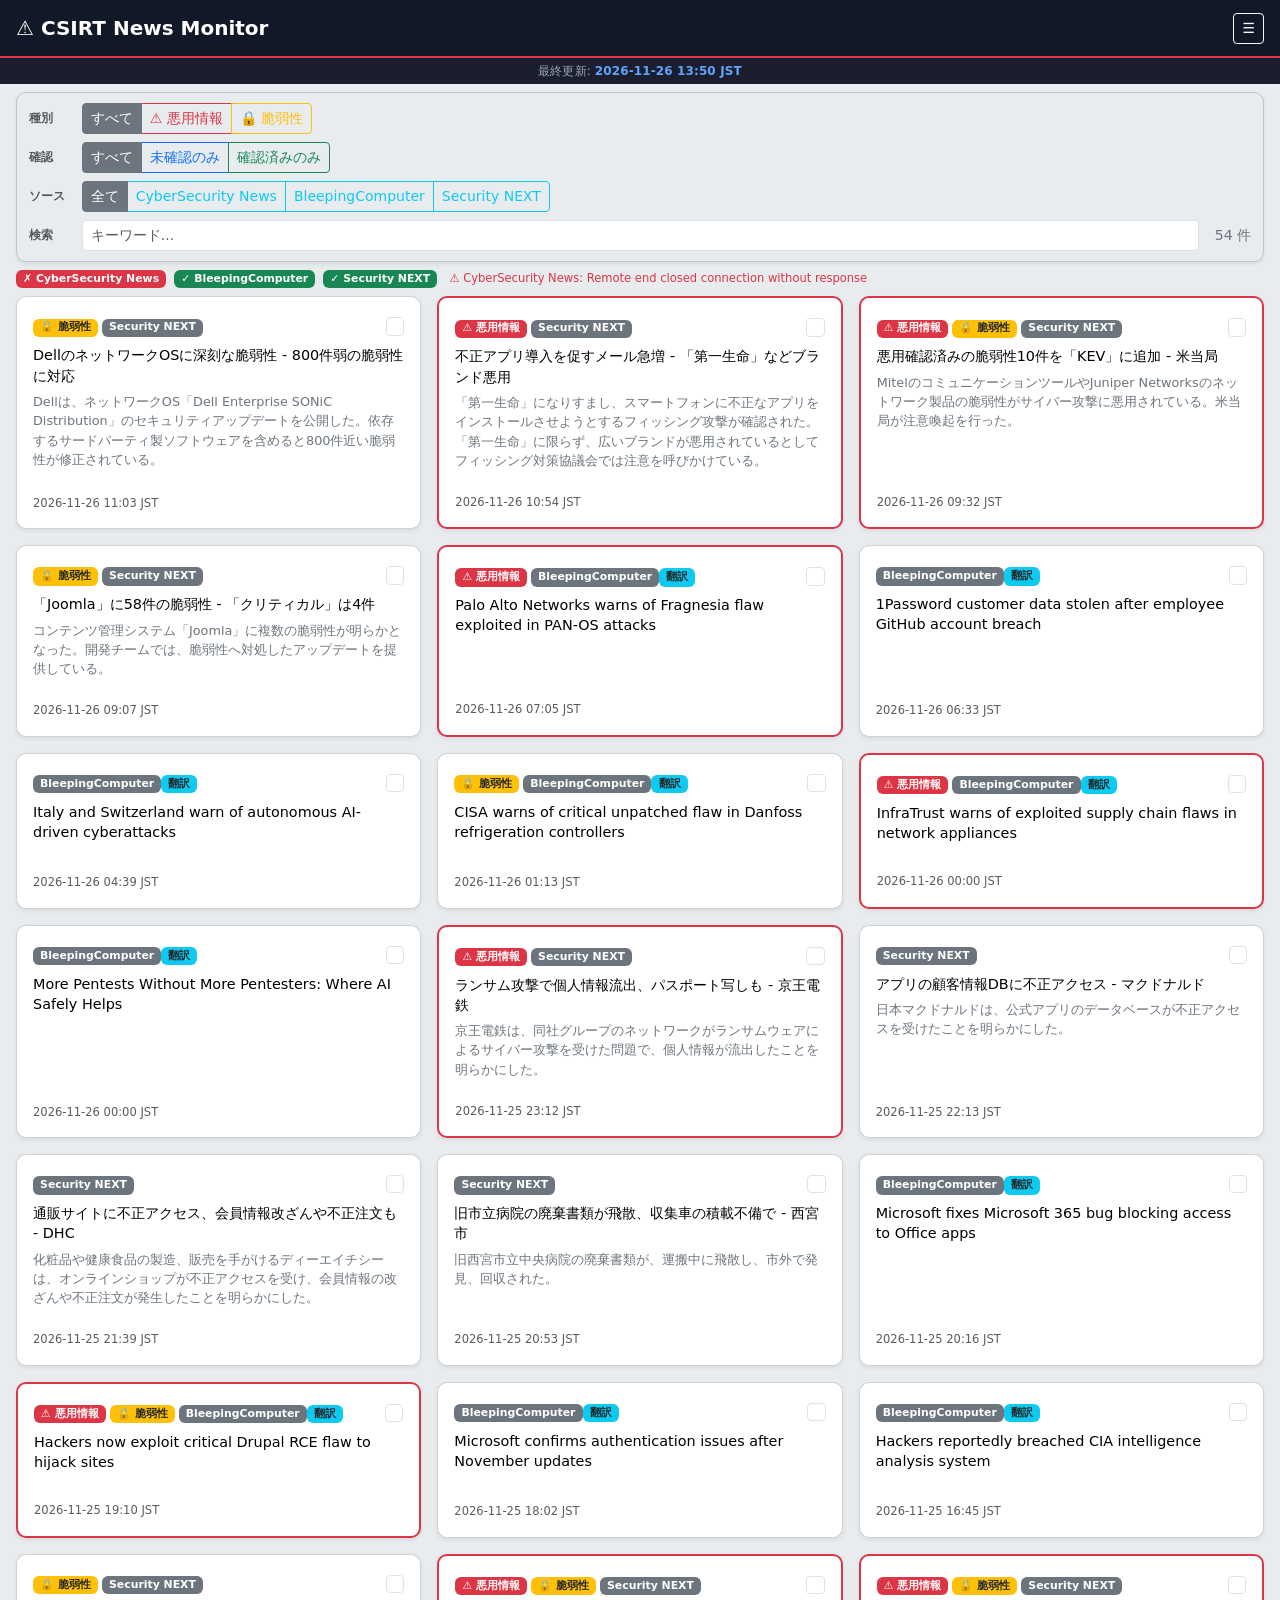
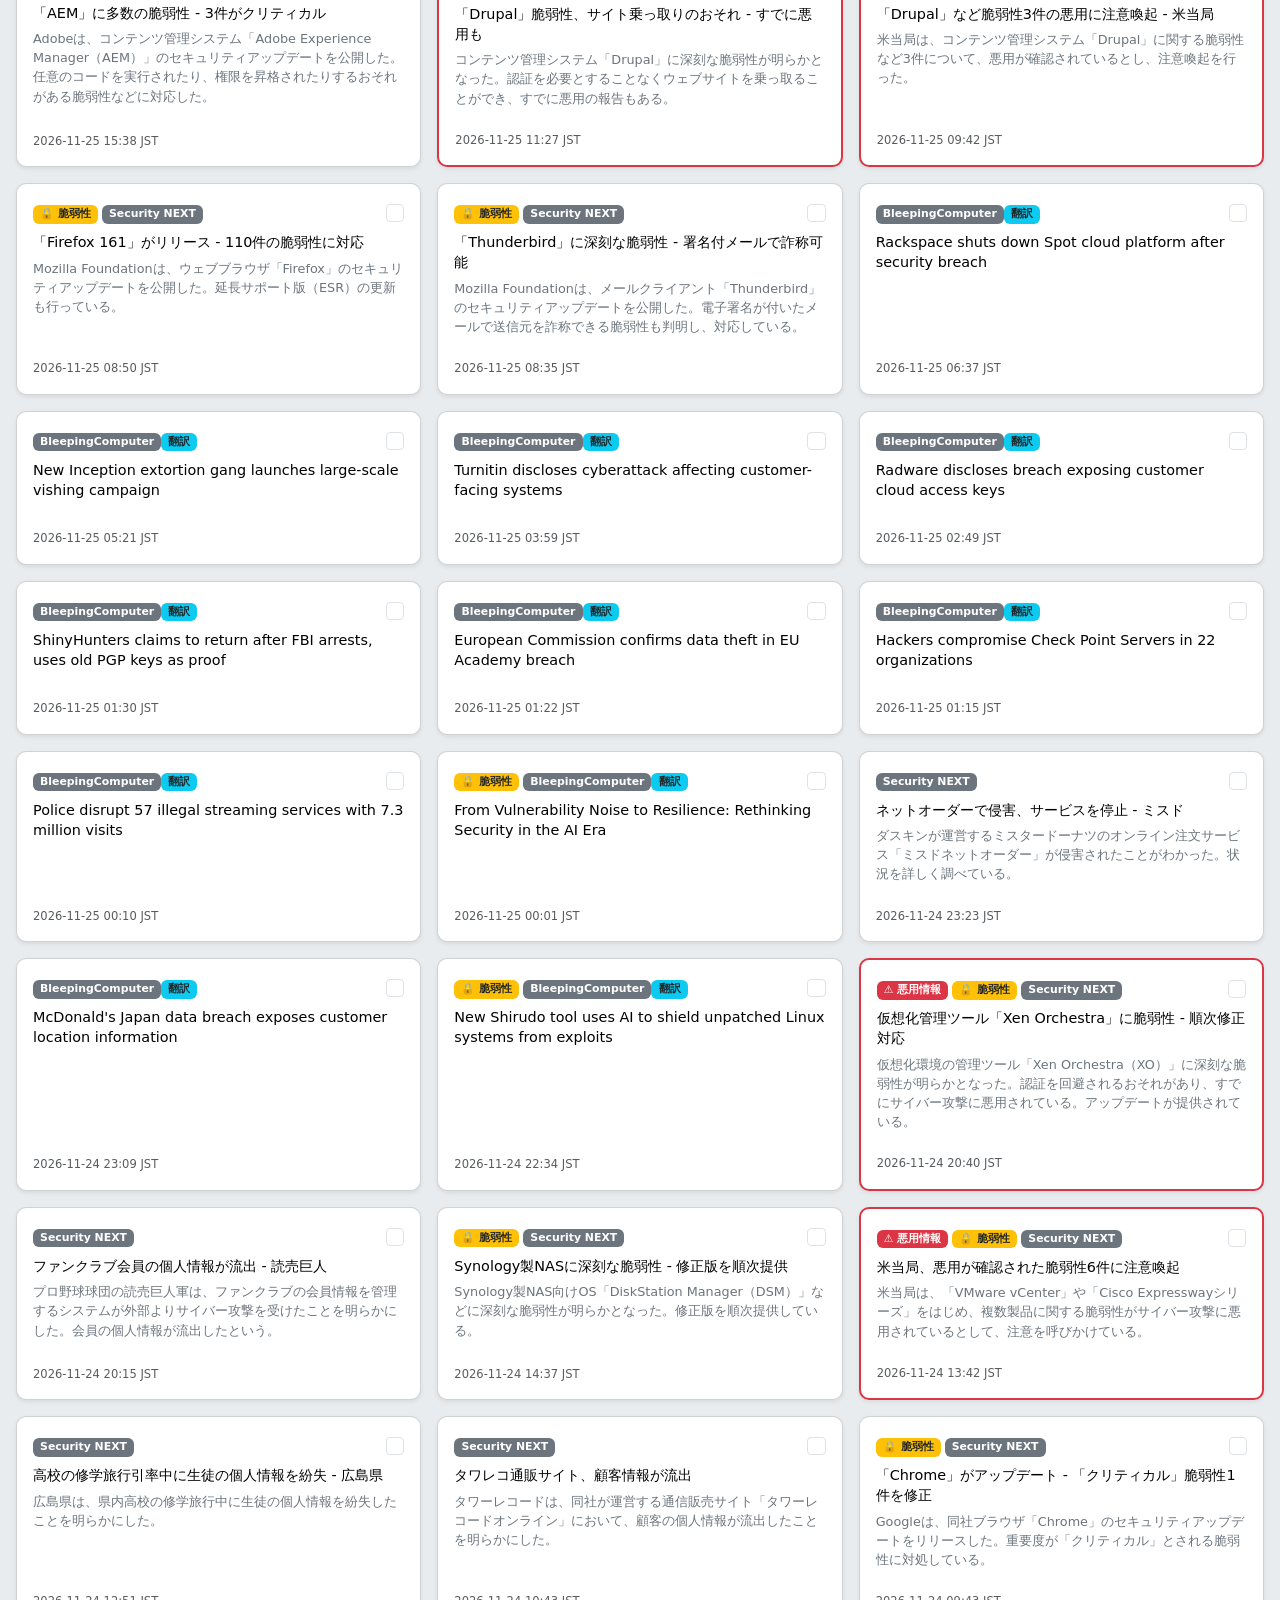
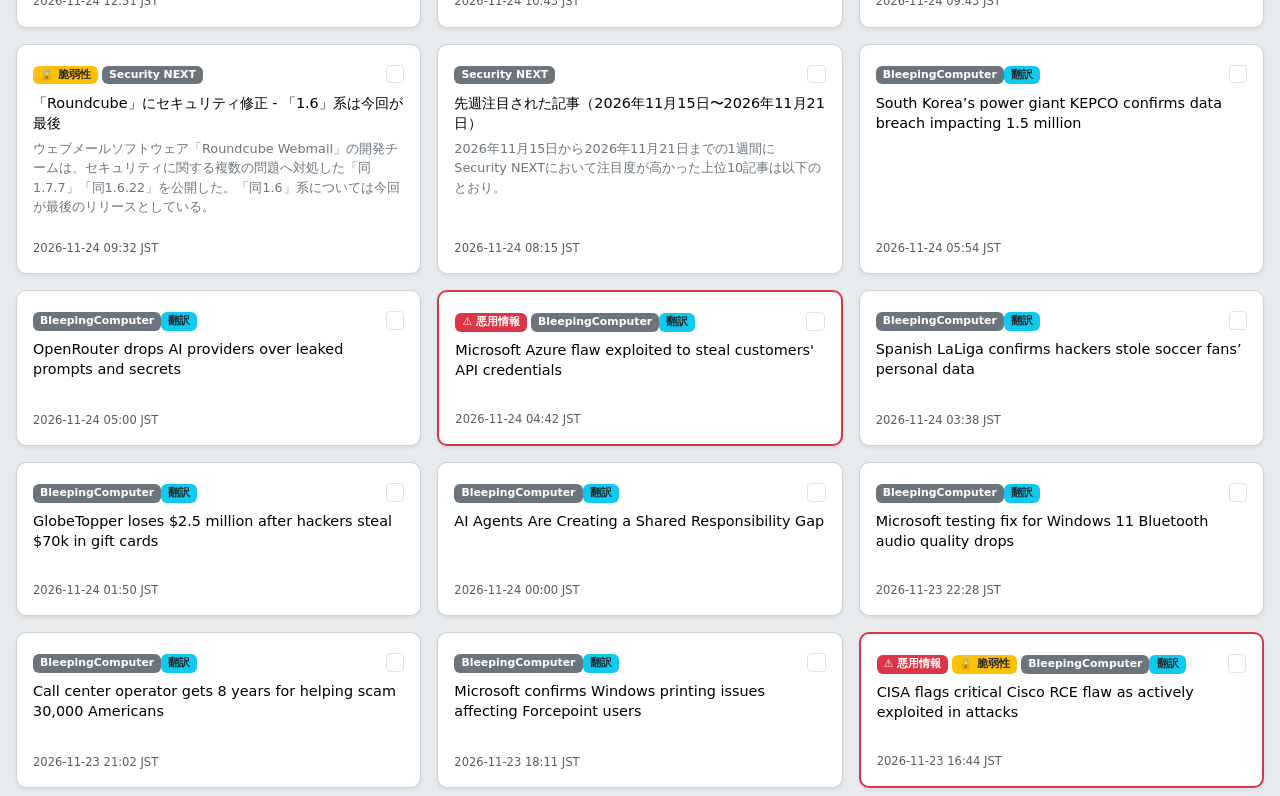
==== commit 7eb7165e: "Update security news [skip ci]" ====
--- a/docs/index.html
+++ b/docs/index.html
@@ -75,7 +75,7 @@
 
   <!-- ===== Schedule bar ===== -->
   <div class="schedule-bar text-center py-1 small">
-    最終更新: <strong>2026-11-26 07:18 JST</strong>
+    最終更新: <strong>2026-11-26 13:50 JST</strong>
   </div>
 
   <!-- ===== Main ===== -->
@@ -139,7 +139,7 @@
   <div class="pb-4 d-md-none"></div>
 
   <script>
-    const ALL_ARTICLES = [{"source": "BleepingComputer", "lang": "en", "title": "Italy and Switzerland warn of autonomous AI-driven cyberattacks", "title_en": "Italy and Switzerland warn of autonomous AI-driven cyberattacks", "link": "https://news.google.com/rss/articles/[base64]?oc=5", "summary": "", "summary_en": "", "published": "2026-11-26 04:39 JST", "published_ts": 1795635571.0, "is_exploit": false, "is_vuln": false}, {"source": "BleepingComputer", "lang": "en", "title": "CISA warns of critical unpatched flaw in Danfoss refrigeration controllers", "title_en": "CISA warns of critical unpatched flaw in Danfoss refrigeration controllers", "link": "https://news.google.com/rss/articles/[base64]?oc=5", "summary": "", "summary_en": "", "published": "2026-11-26 01:13 JST", "published_ts": 1795623220.0, "is_exploit": false, "is_vuln": true}, {"source": "BleepingComputer", "lang": "en", "title": "InfraTrust warns of exploited supply chain flaws in network appliances", "title_en": "InfraTrust warns of exploited supply chain flaws in network appliances", "link": "https://news.google.com/rss/articles/[base64]?oc=5", "summary": "", "summary_en": "", "published": "2026-11-26 00:00 JST", "published_ts": 1795618800.0, "is_exploit": true, "is_vuln": false}, {"source": "BleepingComputer", "lang": "en", "title": "More Pentests Without More Pentesters: Where AI Safely Helps", "title_en": "More Pentests Without More Pentesters: Where AI Safely Helps", "link": "https://news.google.com/rss/articles/[base64]?oc=5", "summary": "", "summary_en": "", "published": "2026-11-26 00:00 JST", "published_ts": 1795618800.0, "is_exploit": false, "is_vuln": false}, {"source": "Security NEXT", "lang": "ja", "title": "ランサム攻撃で個人情報流出、パスポート写しも - 京王電鉄", "title_en": "ランサム攻撃で個人情報流出、パスポート写しも - 京王電鉄", "link": "https://www.security-next.com/193305", "summary": "京王電鉄は、同社グループのネットワークがランサムウェアによるサイバー攻撃を受けた問題で、個人情報が流出したことを明らかにした。", "summary_en": "京王電鉄は、同社グループのネットワークがランサムウェアによるサイバー攻撃を受けた問題で、個人情報が流出したことを明らかにした。", "published": "2026-11-25 23:12 JST", "published_ts": 1795615961.0, "is_exploit": true, "is_vuln": false}, {"source": "Security NEXT", "lang": "ja", "title": "アプリの顧客情報DBに不正アクセス - マクドナルド", "title_en": "アプリの顧客情報DBに不正アクセス - マクドナルド", "link": "https://www.security-next.com/193232", "summary": "日本マクドナルドは、公式アプリのデータベースが不正アクセスを受けたことを明らかにした。", "summary_en": "日本マクドナルドは、公式アプリのデータベースが不正アクセスを受けたことを明らかにした。", "published": "2026-11-25 22:13 JST", "published_ts": 1795612406.0, "is_exploit": false, "is_vuln": false}, {"source": "Security NEXT", "lang": "ja", "title": "通販サイトに不正アクセス、会員情報改ざんや不正注文も - DHC", "title_en": "通販サイトに不正アクセス、会員情報改ざんや不正注文も - DHC", "link": "https://www.security-next.com/193316", "summary": "化粧品や健康食品の製造、販売を手がけるディーエイチシーは、オンラインショップが不正アクセスを受け、会員情報の改ざんや不正注文が発生したことを明らかにした。", "summary_en": "化粧品や健康食品の製造、販売を手がけるディーエイチシーは、オンラインショップが不正アクセスを受け、会員情報の改ざんや不正注文が発生したことを明らかにした。", "published": "2026-11-25 21:39 JST", "published_ts": 1795610380.0, "is_exploit": false, "is_vuln": false}, {"source": "Security NEXT", "lang": "ja", "title": "旧市立病院の廃棄書類が飛散、収集車の積載不備で - 西宮市", "title_en": "旧市立病院の廃棄書類が飛散、収集車の積載不備で - 西宮市", "link": "https://www.security-next.com/193025", "summary": "旧西宮市立中央病院の廃棄書類が、運搬中に飛散し、市外で発見、回収された。", "summary_en": "旧西宮市立中央病院の廃棄書類が、運搬中に飛散し、市外で発見、回収された。", "published": "2026-11-25 20:53 JST", "published_ts": 1795607616.0, "is_exploit": false, "is_vuln": false}, {"source": "BleepingComputer", "lang": "en", "title": "Microsoft fixes Microsoft 365 bug blocking access to Office apps", "title_en": "Microsoft fixes Microsoft 365 bug blocking access to Office apps", "link": "https://news.google.com/rss/articles/[base64]?oc=5", "summary": "", "summary_en": "", "published": "2026-11-25 20:16 JST", "published_ts": 1795605392.0, "is_exploit": false, "is_vuln": false}, {"source": "BleepingComputer", "lang": "en", "title": "Hackers now exploit critical Drupal RCE flaw to hijack sites", "title_en": "Hackers now exploit critical Drupal RCE flaw to hijack sites", "link": "https://news.google.com/rss/articles/[base64]?oc=5", "summary": "", "summary_en": "", "published": "2026-11-25 19:10 JST", "published_ts": 1795601420.0, "is_exploit": true, "is_vuln": true}, {"source": "BleepingComputer", "lang": "en", "title": "Microsoft confirms authentication issues after November updates", "title_en": "Microsoft confirms authentication issues after November updates", "link": "https://news.google.com/rss/articles/[base64]?oc=5", "summary": "", "summary_en": "", "published": "2026-11-25 18:02 JST", "published_ts": 1795597377.0, "is_exploit": false, "is_vuln": false}, {"source": "BleepingComputer", "lang": "en", "title": "Hackers reportedly breached CIA intelligence analysis system", "title_en": "Hackers reportedly breached CIA intelligence analysis system", "link": "https://news.google.com/rss/articles/[base64]?oc=5", "summary": "", "summary_en": "", "published": "2026-11-25 16:45 JST", "published_ts": 1795592703.0, "is_exploit": false, "is_vuln": false}, {"source": "Security NEXT", "lang": "ja", "title": "「AEM」に多数の脆弱性 - 3件がクリティカル", "title_en": "「AEM」に多数の脆弱性 - 3件がクリティカル", "link": "https://www.security-next.com/193325", "summary": "Adobeは、コンテンツ管理システム「Adobe Experience Manager（AEM）」のセキュリティアップデートを公開した。任意のコードを実行されたり、権限を昇格されたりするおそれがある脆弱性などに対応した。", "summary_en": "Adobeは、コンテンツ管理システム「Adobe Experience Manager（AEM）」のセキュリティアップデートを公開した。任意のコードを実行されたり、権限を昇格されたりするおそれがある脆弱性などに対応した。", "published": "2026-11-25 15:38 JST", "published_ts": 1795588684.0, "is_exploit": false, "is_vuln": true}, {"source": "Security NEXT", "lang": "ja", "title": "「Drupal」脆弱性、サイト乗っ取りのおそれ - すでに悪用も", "title_en": "「Drupal」脆弱性、サイト乗っ取りのおそれ - すでに悪用も", "link": "https://www.security-next.com/193298", "summary": "コンテンツ管理システム「Drupal」に深刻な脆弱性が明らかとなった。認証を必要とすることなくウェブサイトを乗っ取ることができ、すでに悪用の報告もある。", "summary_en": "コンテンツ管理システム「Drupal」に深刻な脆弱性が明らかとなった。認証を必要とすることなくウェブサイトを乗っ取ることができ、すでに悪用の報告もある。", "published": "2026-11-25 11:27 JST", "published_ts": 1795573633.0, "is_exploit": true, "is_vuln": true}, {"source": "Security NEXT", "lang": "ja", "title": "「Drupal」など脆弱性3件の悪用に注意喚起 - 米当局", "title_en": "「Drupal」など脆弱性3件の悪用に注意喚起 - 米当局", "link": "https://www.security-next.com/193290", "summary": "米当局は、コンテンツ管理システム「Drupal」に関する脆弱性など3件について、悪用が確認されているとし、注意喚起を行った。", "summary_en": "米当局は、コンテンツ管理システム「Drupal」に関する脆弱性など3件について、悪用が確認されているとし、注意喚起を行った。", "published": "2026-11-25 09:42 JST", "published_ts": 1795567335.0, "is_exploit": true, "is_vuln": true}, {"source": "Security NEXT", "lang": "ja", "title": "「Firefox 161」がリリース - 110件の脆弱性に対応", "title_en": "「Firefox 161」がリリース - 110件の脆弱性に対応", "link": "https://www.security-next.com/193284", "summary": "Mozilla Foundationは、ウェブブラウザ「Firefox」のセキュリティアップデートを公開した。延長サポート版（ESR）の更新も行っている。", "summary_en": "Mozilla Foundationは、ウェブブラウザ「Firefox」のセキュリティアップデートを公開した。延長サポート版（ESR）の更新も行っている。", "published": "2026-11-25 08:50 JST", "published_ts": 1795564206.0, "is_exploit": false, "is_vuln": true}, {"source": "Security NEXT", "lang": "ja", "title": "「Thunderbird」に深刻な脆弱性 - 署名付メールで詐称可能", "title_en": "「Thunderbird」に深刻な脆弱性 - 署名付メールで詐称可能", "link": "https://www.security-next.com/193277", "summary": "Mozilla Foundationは、メールクライアント「Thunderbird」のセキュリティアップデートを公開した。電子署名が付いたメールで送信元を詐称できる脆弱性も判明し、対応している。", "summary_en": "Mozilla Foundationは、メールクライアント「Thunderbird」のセキュリティアップデートを公開した。電子署名が付いたメールで送信元を詐称できる脆弱性も判明し、対応している。", "published": "2026-11-25 08:35 JST", "published_ts": 1795563302.0, "is_exploit": false, "is_vuln": true}, {"source": "BleepingComputer", "lang": "en", "title": "Rackspace shuts down Spot cloud platform after security breach", "title_en": "Rackspace shuts down Spot cloud platform after security breach", "link": "https://news.google.com/rss/articles/[base64]?oc=5", "summary": "", "summary_en": "", "published": "2026-11-25 06:37 JST", "published_ts": 1795556250.0, "is_exploit": false, "is_vuln": false}, {"source": "BleepingComputer", "lang": "en", "title": "New Inception extortion gang launches large-scale vishing campaign", "title_en": "New Inception extortion gang launches large-scale vishing campaign", "link": "https://news.google.com/rss/articles/[base64]?oc=5", "summary": "", "summary_en": "", "published": "2026-11-25 05:21 JST", "published_ts": 1795551680.0, "is_exploit": false, "is_vuln": false}, {"source": "BleepingComputer", "lang": "en", "title": "Turnitin discloses cyberattack affecting customer-facing systems", "title_en": "Turnitin discloses cyberattack affecting customer-facing systems", "link": "https://news.google.com/rss/articles/[base64]?oc=5", "summary": "", "summary_en": "", "published": "2026-11-25 03:59 JST", "published_ts": 1795546792.0, "is_exploit": false, "is_vuln": false}, {"source": "BleepingComputer", "lang": "en", "title": "Radware discloses breach exposing customer cloud access keys", "title_en": "Radware discloses breach exposing customer cloud access keys", "link": "https://news.google.com/rss/articles/[base64]?oc=5", "summary": "", "summary_en": "", "published": "2026-11-25 02:49 JST", "published_ts": 1795542545.0, "is_exploit": false, "is_vuln": false}, {"source": "BleepingComputer", "lang": "en", "title": "ShinyHunters claims to return after FBI arrests, uses old PGP keys as proof", "title_en": "ShinyHunters claims to return after FBI arrests, uses old PGP keys as proof", "link": "https://news.google.com/rss/articles/[base64]?oc=5", "summary": "", "summary_en": "", "published": "2026-11-25 01:30 JST", "published_ts": 1795537819.0, "is_exploit": false, "is_vuln": false}, {"source": "BleepingComputer", "lang": "en", "title": "European Commission confirms data theft in EU Academy breach", "title_en": "European Commission confirms data theft in EU Academy breach", "link": "https://news.google.com/rss/articles/[base64]?oc=5", "summary": "", "summary_en": "", "published": "2026-11-25 01:22 JST", "published_ts": 1795537364.0, "is_exploit": false, "is_vuln": false}, {"source": "BleepingComputer", "lang": "en", "title": "Hackers compromise Check Point Servers in 22 organizations", "title_en": "Hackers compromise Check Point Servers in 22 organizations", "link": "https://news.google.com/rss/articles/[base64]?oc=5", "summary": "", "summary_en": "", "published": "2026-11-25 01:15 JST", "published_ts": 1795536923.0, "is_exploit": false, "is_vuln": false}, {"source": "BleepingComputer", "lang": "en", "title": "Police disrupt 57 illegal streaming services with 7.3 million visits", "title_en": "Police disrupt 57 illegal streaming services with 7.3 million visits", "link": "https://news.google.com/rss/articles/[base64]?oc=5", "summary": "", "summary_en": "", "published": "2026-11-25 00:10 JST", "published_ts": 1795533010.0, "is_exploit": false, "is_vuln": false}, {"source": "BleepingComputer", "lang": "en", "title": "From Vulnerability Noise to Resilience: Rethinking Security in the AI Era", "title_en": "From Vulnerability Noise to Resilience: Rethinking Security in the AI Era", "link": "https://news.google.com/rss/articles/[base64]?oc=5", "summary": "", "summary_en": "", "published": "2026-11-25 00:01 JST", "published_ts": 1795532460.0, "is_exploit": false, "is_vuln": true}, {"source": "Security NEXT", "lang": "ja", "title": "ネットオーダーで侵害、サービスを停止 - ミスド", "title_en": "ネットオーダーで侵害、サービスを停止 - ミスド", "link": "https://www.security-next.com/193086", "summary": "ダスキンが運営するミスタードーナツのオンライン注文サービス「ミスドネットオーダー」が侵害されたことがわかった。状況を詳しく調べている。", "summary_en": "ダスキンが運営するミスタードーナツのオンライン注文サービス「ミスドネットオーダー」が侵害されたことがわかった。状況を詳しく調べている。", "published": "2026-11-24 23:23 JST", "published_ts": 1795530229.0, "is_exploit": false, "is_vuln": false}, {"source": "BleepingComputer", "lang": "en", "title": "McDonald's Japan data breach exposes customer location information", "title_en": "McDonald's Japan data breach exposes customer location information", "link": "https://news.google.com/rss/articles/[base64]?oc=5", "summary": "", "summary_en": "", "published": "2026-11-24 23:09 JST", "published_ts": 1795529377.0, "is_exploit": false, "is_vuln": false}, {"source": "BleepingComputer", "lang": "en", "title": "New Shirudo tool uses AI to shield unpatched Linux systems from exploits", "title_en": "New Shirudo tool uses AI to shield unpatched Linux systems from exploits", "link": "https://news.google.com/rss/articles/[base64]?oc=5", "summary": "", "summary_en": "", "published": "2026-11-24 22:34 JST", "published_ts": 1795527263.0, "is_exploit": false, "is_vuln": true}, {"source": "Security NEXT", "lang": "ja", "title": "仮想化管理ツール「Xen Orchestra」に脆弱性 - 順次修正対応", "title_en": "仮想化管理ツール「Xen Orchestra」に脆弱性 - 順次修正対応", "link": "https://www.security-next.com/193248", "summary": "仮想化環境の管理ツール「Xen Orchestra（XO）」に深刻な脆弱性が明らかとなった。認証を回避されるおそれがあり、すでにサイバー攻撃に悪用されている。アップデートが提供されている。", "summary_en": "仮想化環境の管理ツール「Xen Orchestra（XO）」に深刻な脆弱性が明らかとなった。認証を回避されるおそれがあり、すでにサイバー攻撃に悪用されている。アップデートが提供されている。", "published": "2026-11-24 20:40 JST", "published_ts": 1795520419.0, "is_exploit": true, "is_vuln": true}, {"source": "Security NEXT", "lang": "ja", "title": "ファンクラブ会員の個人情報が流出 - 読売巨人", "title_en": "ファンクラブ会員の個人情報が流出 - 読売巨人", "link": "https://www.security-next.com/192864", "summary": "プロ野球球団の読売巨人軍は、ファンクラブの会員情報を管理するシステムが外部よりサイバー攻撃を受けたことを明らかにした。会員の個人情報が流出したという。", "summary_en": "プロ野球球団の読売巨人軍は、ファンクラブの会員情報を管理するシステムが外部よりサイバー攻撃を受けたことを明らかにした。会員の個人情報が流出したという。", "published": "2026-11-24 20:15 JST", "published_ts": 1795518933.0, "is_exploit": false, "is_vuln": false}, {"source": "Security NEXT", "lang": "ja", "title": "Synology製NASに深刻な脆弱性 - 修正版を順次提供", "title_en": "Synology製NASに深刻な脆弱性 - 修正版を順次提供", "link": "https://www.security-next.com/193243", "summary": "Synology製NAS向けOS「DiskStation Manager（DSM）」などに深刻な脆弱性が明らかとなった。修正版を順次提供している。", "summary_en": "Synology製NAS向けOS「DiskStation Manager（DSM）」などに深刻な脆弱性が明らかとなった。修正版を順次提供している。", "published": "2026-11-24 14:37 JST", "published_ts": 1795498657.0, "is_exploit": false, "is_vuln": true}, {"source": "Security NEXT", "lang": "ja", "title": "米当局、悪用が確認された脆弱性6件に注意喚起", "title_en": "米当局、悪用が確認された脆弱性6件に注意喚起", "link": "https://www.security-next.com/193221", "summary": "米当局は、「VMware vCenter」や「Cisco Expresswayシリーズ」をはじめ、複数製品に関する脆弱性がサイバー攻撃に悪用されているとして、注意を呼びかけている。", "summary_en": "米当局は、「VMware vCenter」や「Cisco Expresswayシリーズ」をはじめ、複数製品に関する脆弱性がサイバー攻撃に悪用されているとして、注意を呼びかけている。", "published": "2026-11-24 13:42 JST", "published_ts": 1795495347.0, "is_exploit": true, "is_vuln": true}, {"source": "Security NEXT", "lang": "ja", "title": "高校の修学旅行引率中に生徒の個人情報を紛失 - 広島県", "title_en": "高校の修学旅行引率中に生徒の個人情報を紛失 - 広島県", "link": "https://www.security-next.com/192872", "summary": "広島県は、県内高校の修学旅行中に生徒の個人情報を紛失したことを明らかにした。", "summary_en": "広島県は、県内高校の修学旅行中に生徒の個人情報を紛失したことを明らかにした。", "published": "2026-11-24 12:51 JST", "published_ts": 1795492303.0, "is_exploit": false, "is_vuln": false}, {"source": "Security NEXT", "lang": "ja", "title": "タワレコ通販サイト、顧客情報が流出", "title_en": "タワレコ通販サイト、顧客情報が流出", "link": "https://www.security-next.com/193228", "summary": "タワーレコードは、同社が運営する通信販売サイト「タワーレコードオンライン」において、顧客の個人情報が流出したことを明らかにした。", "summary_en": "タワーレコードは、同社が運営する通信販売サイト「タワーレコードオンライン」において、顧客の個人情報が流出したことを明らかにした。", "published": "2026-11-24 10:43 JST", "published_ts": 1795484585.0, "is_exploit": false, "is_vuln": false}, {"source": "Security NEXT", "lang": "ja", "title": "「Chrome」がアップデート - 「クリティカル」脆弱性1件を修正", "title_en": "「Chrome」がアップデート - 「クリティカル」脆弱性1件を修正", "link": "https://www.security-next.com/193218", "summary": "Googleは、同社ブラウザ「Chrome」のセキュリティアップデートをリリースした。重要度が「クリティカル」とされる脆弱性に対処している。", "summary_en": "Googleは、同社ブラウザ「Chrome」のセキュリティアップデートをリリースした。重要度が「クリティカル」とされる脆弱性に対処している。", "published": "2026-11-24 09:43 JST", "published_ts": 1795481011.0, "is_exploit": false, "is_vuln": true}, {"source": "Security NEXT", "lang": "ja", "title": "「Roundcube」にセキュリティ修正 - 「1.6」系は今回が最後", "title_en": "「Roundcube」にセキュリティ修正 - 「1.6」系は今回が最後", "link": "https://www.security-next.com/193210", "summary": "ウェブメールソフトウェア「Roundcube Webmail」の開発チームは、セキュリティに関する複数の問題へ対処した「同1.7.7」「同1.6.22」を公開した。「同1.6」系については今回が最後のリリースとしている。", "summary_en": "ウェブメールソフトウェア「Roundcube Webmail」の開発チームは、セキュリティに関する複数の問題へ対処した「同1.7.7」「同1.6.22」を公開した。「同1.6」系については今回が最後のリリースとしている。", "published": "2026-11-24 09:32 JST", "published_ts": 1795480362.0, "is_exploit": false, "is_vuln": true}, {"source": "Security NEXT", "lang": "ja", "title": "先週注目された記事（2026年11月15日〜2026年11月21日）", "title_en": "先週注目された記事（2026年11月15日〜2026年11月21日）", "link": "https://www.security-next.com/193208", "summary": "2026年11月15日から2026年11月21日までの1週間にSecurity NEXTにおいて注目度が高かった上位10記事は以下のとおり。", "summary_en": "2026年11月15日から2026年11月21日までの1週間にSecurity NEXTにおいて注目度が高かった上位10記事は以下のとおり。", "published": "2026-11-24 08:15 JST", "published_ts": 1795475716.0, "is_exploit": false, "is_vuln": false}, {"source": "BleepingComputer", "lang": "en", "title": "South Korea’s power giant KEPCO confirms data breach impacting 1.5 million", "title_en": "South Korea’s power giant KEPCO confirms data breach impacting 1.5 million", "link": "https://news.google.com/rss/articles/[base64]?oc=5", "summary": "", "summary_en": "", "published": "2026-11-24 05:54 JST", "published_ts": 1795467291.0, "is_exploit": false, "is_vuln": false}, {"source": "BleepingComputer", "lang": "en", "title": "OpenRouter drops AI providers over leaked prompts and secrets", "title_en": "OpenRouter drops AI providers over leaked prompts and secrets", "link": "https://news.google.com/rss/articles/[base64]?oc=5", "summary": "", "summary_en": "", "published": "2026-11-24 05:00 JST", "published_ts": 1795464020.0, "is_exploit": false, "is_vuln": false}, {"source": "BleepingComputer", "lang": "en", "title": "Microsoft Azure flaw exploited to steal customers' API credentials", "title_en": "Microsoft Azure flaw exploited to steal customers' API credentials", "link": "https://news.google.com/rss/articles/[base64]?oc=5", "summary": "", "summary_en": "", "published": "2026-11-24 04:42 JST", "published_ts": 1795462940.0, "is_exploit": true, "is_vuln": false}, {"source": "BleepingComputer", "lang": "en", "title": "Spanish LaLiga confirms hackers stole soccer fans’ personal data", "title_en": "Spanish LaLiga confirms hackers stole soccer fans’ personal data", "link": "https://news.google.com/rss/articles/[base64]?oc=5", "summary": "", "summary_en": "", "published": "2026-11-24 03:38 JST", "published_ts": 1795459120.0, "is_exploit": false, "is_vuln": false}, {"source": "BleepingComputer", "lang": "en", "title": "GlobeTopper loses $2.5 million after hackers steal $70k in gift cards", "title_en": "GlobeTopper loses $2.5 million after hackers steal $70k in gift cards", "link": "https://news.google.com/rss/articles/[base64]?oc=5", "summary": "", "summary_en": "", "published": "2026-11-24 01:50 JST", "published_ts": 1795452601.0, "is_exploit": false, "is_vuln": false}, {"source": "BleepingComputer", "lang": "en", "title": "AI Agents Are Creating a Shared Responsibility Gap", "title_en": "AI Agents Are Creating a Shared Responsibility Gap", "link": "https://news.google.com/rss/articles/[base64]?oc=5", "summary": "", "summary_en": "", "published": "2026-11-24 00:00 JST", "published_ts": 1795446000.0, "is_exploit": false, "is_vuln": false}, {"source": "BleepingComputer", "lang": "en", "title": "Microsoft testing fix for Windows 11 Bluetooth audio quality drops", "title_en": "Microsoft testing fix for Windows 11 Bluetooth audio quality drops", "link": "https://news.google.com/rss/articles/[base64]?oc=5", "summary": "", "summary_en": "", "published": "2026-11-23 22:28 JST", "published_ts": 1795440525.0, "is_exploit": false, "is_vuln": false}, {"source": "BleepingComputer", "lang": "en", "title": "Call center operator gets 8 years for helping scam 30,000 Americans", "title_en": "Call center operator gets 8 years for helping scam 30,000 Americans", "link": "https://news.google.com/rss/articles/[base64]?oc=5", "summary": "", "summary_en": "", "published": "2026-11-23 21:02 JST", "published_ts": 1795435343.0, "is_exploit": false, "is_vuln": false}, {"source": "BleepingComputer", "lang": "en", "title": "Microsoft confirms Windows printing issues affecting Forcepoint users", "title_en": "Microsoft confirms Windows printing issues affecting Forcepoint users", "link": "https://news.google.com/rss/articles/[base64]?oc=5", "summary": "", "summary_en": "", "published": "2026-11-23 18:11 JST", "published_ts": 1795425075.0, "is_exploit": false, "is_vuln": false}, {"source": "BleepingComputer", "lang": "en", "title": "CISA flags critical Cisco RCE flaw as actively exploited in attacks", "title_en": "CISA flags critical Cisco RCE flaw as actively exploited in attacks", "link": "https://news.google.com/rss/articles/[base64]?oc=5", "summary": "", "summary_en": "", "published": "2026-11-23 16:44 JST", "published_ts": 1795419859.0, "is_exploit": true, "is_vuln": true}];
+    const ALL_ARTICLES = [{"source": "Security NEXT", "lang": "ja", "title": "DellのネットワークOSに深刻な脆弱性 - 800件弱の脆弱性に対応", "title_en": "DellのネットワークOSに深刻な脆弱性 - 800件弱の脆弱性に対応", "link": "https://www.security-next.com/193319", "summary": "Dellは、ネットワークOS「Dell Enterprise SONiC Distribution」のセキュリティアップデートを公開した。依存するサードパーティ製ソフトウェアを含めると800件近い脆弱性が修正されている。", "summary_en": "Dellは、ネットワークOS「Dell Enterprise SONiC Distribution」のセキュリティアップデートを公開した。依存するサードパーティ製ソフトウェアを含めると800件近い脆弱性が修正されている。", "published": "2026-11-26 11:03 JST", "published_ts": 1795658593.0, "is_exploit": false, "is_vuln": true}, {"source": "Security NEXT", "lang": "ja", "title": "不正アプリ導入を促すメール急増 - 「第一生命」などブランド悪用", "title_en": "不正アプリ導入を促すメール急増 - 「第一生命」などブランド悪用", "link": "https://www.security-next.com/193365", "summary": "「第一生命」になりすまし、スマートフォンに不正なアプリをインストールさせようとするフィッシング攻撃が確認された。「第一生命」に限らず、広いブランドが悪用されているとしてフィッシング対策協議会では注意を呼びかけている。", "summary_en": "「第一生命」になりすまし、スマートフォンに不正なアプリをインストールさせようとするフィッシング攻撃が確認された。「第一生命」に限らず、広いブランドが悪用されているとしてフィッシング対策協議会では注意を呼びかけている。", "published": "2026-11-26 10:54 JST", "published_ts": 1795658097.0, "is_exploit": true, "is_vuln": false}, {"source": "Security NEXT", "lang": "ja", "title": "悪用確認済みの脆弱性10件を「KEV」に追加 - 米当局", "title_en": "悪用確認済みの脆弱性10件を「KEV」に追加 - 米当局", "link": "https://www.security-next.com/193360", "summary": "MitelのコミュニケーションツールやJuniper Networksのネットワーク製品の脆弱性がサイバー攻撃に悪用されている。米当局が注意喚起を行った。", "summary_en": "MitelのコミュニケーションツールやJuniper Networksのネットワーク製品の脆弱性がサイバー攻撃に悪用されている。米当局が注意喚起を行った。", "published": "2026-11-26 09:32 JST", "published_ts": 1795653145.0, "is_exploit": true, "is_vuln": true}, {"source": "Security NEXT", "lang": "ja", "title": "「Joomla」に58件の脆弱性 - 「クリティカル」は4件", "title_en": "「Joomla」に58件の脆弱性 - 「クリティカル」は4件", "link": "https://www.security-next.com/193353", "summary": "コンテンツ管理システム「Joomla」に複数の脆弱性が明らかとなった。開発チームでは、脆弱性へ対処したアップデートを提供している。", "summary_en": "コンテンツ管理システム「Joomla」に複数の脆弱性が明らかとなった。開発チームでは、脆弱性へ対処したアップデートを提供している。", "published": "2026-11-26 09:07 JST", "published_ts": 1795651654.0, "is_exploit": false, "is_vuln": true}, {"source": "BleepingComputer", "lang": "en", "title": "Palo Alto Networks warns of Fragnesia flaw exploited in PAN-OS attacks", "title_en": "Palo Alto Networks warns of Fragnesia flaw exploited in PAN-OS attacks", "link": "https://news.google.com/rss/articles/[base64]?oc=5", "summary": "", "summary_en": "", "published": "2026-11-26 07:05 JST", "published_ts": 1795644309.0, "is_exploit": true, "is_vuln": false}, {"source": "BleepingComputer", "lang": "en", "title": "1Password customer data stolen after employee GitHub account breach", "title_en": "1Password customer data stolen after employee GitHub account breach", "link": "https://news.google.com/rss/articles/[base64]?oc=5", "summary": "", "summary_en": "", "published": "2026-11-26 06:33 JST", "published_ts": 1795642413.0, "is_exploit": false, "is_vuln": false}, {"source": "BleepingComputer", "lang": "en", "title": "Italy and Switzerland warn of autonomous AI-driven cyberattacks", "title_en": "Italy and Switzerland warn of autonomous AI-driven cyberattacks", "link": "https://news.google.com/rss/articles/[base64]?oc=5", "summary": "", "summary_en": "", "published": "2026-11-26 04:39 JST", "published_ts": 1795635571.0, "is_exploit": false, "is_vuln": false}, {"source": "BleepingComputer", "lang": "en", "title": "CISA warns of critical unpatched flaw in Danfoss refrigeration controllers", "title_en": "CISA warns of critical unpatched flaw in Danfoss refrigeration controllers", "link": "https://news.google.com/rss/articles/[base64]?oc=5", "summary": "", "summary_en": "", "published": "2026-11-26 01:13 JST", "published_ts": 1795623220.0, "is_exploit": false, "is_vuln": true}, {"source": "BleepingComputer", "lang": "en", "title": "InfraTrust warns of exploited supply chain flaws in network appliances", "title_en": "InfraTrust warns of exploited supply chain flaws in network appliances", "link": "https://news.google.com/rss/articles/[base64]?oc=5", "summary": "", "summary_en": "", "published": "2026-11-26 00:00 JST", "published_ts": 1795618800.0, "is_exploit": true, "is_vuln": false}, {"source": "BleepingComputer", "lang": "en", "title": "More Pentests Without More Pentesters: Where AI Safely Helps", "title_en": "More Pentests Without More Pentesters: Where AI Safely Helps", "link": "https://news.google.com/rss/articles/[base64]?oc=5", "summary": "", "summary_en": "", "published": "2026-11-26 00:00 JST", "published_ts": 1795618800.0, "is_exploit": false, "is_vuln": false}, {"source": "Security NEXT", "lang": "ja", "title": "ランサム攻撃で個人情報流出、パスポート写しも - 京王電鉄", "title_en": "ランサム攻撃で個人情報流出、パスポート写しも - 京王電鉄", "link": "https://www.security-next.com/193305", "summary": "京王電鉄は、同社グループのネットワークがランサムウェアによるサイバー攻撃を受けた問題で、個人情報が流出したことを明らかにした。", "summary_en": "京王電鉄は、同社グループのネットワークがランサムウェアによるサイバー攻撃を受けた問題で、個人情報が流出したことを明らかにした。", "published": "2026-11-25 23:12 JST", "published_ts": 1795615961.0, "is_exploit": true, "is_vuln": false}, {"source": "Security NEXT", "lang": "ja", "title": "アプリの顧客情報DBに不正アクセス - マクドナルド", "title_en": "アプリの顧客情報DBに不正アクセス - マクドナルド", "link": "https://www.security-next.com/193232", "summary": "日本マクドナルドは、公式アプリのデータベースが不正アクセスを受けたことを明らかにした。", "summary_en": "日本マクドナルドは、公式アプリのデータベースが不正アクセスを受けたことを明らかにした。", "published": "2026-11-25 22:13 JST", "published_ts": 1795612406.0, "is_exploit": false, "is_vuln": false}, {"source": "Security NEXT", "lang": "ja", "title": "通販サイトに不正アクセス、会員情報改ざんや不正注文も - DHC", "title_en": "通販サイトに不正アクセス、会員情報改ざんや不正注文も - DHC", "link": "https://www.security-next.com/193316", "summary": "化粧品や健康食品の製造、販売を手がけるディーエイチシーは、オンラインショップが不正アクセスを受け、会員情報の改ざんや不正注文が発生したことを明らかにした。", "summary_en": "化粧品や健康食品の製造、販売を手がけるディーエイチシーは、オンラインショップが不正アクセスを受け、会員情報の改ざんや不正注文が発生したことを明らかにした。", "published": "2026-11-25 21:39 JST", "published_ts": 1795610380.0, "is_exploit": false, "is_vuln": false}, {"source": "Security NEXT", "lang": "ja", "title": "旧市立病院の廃棄書類が飛散、収集車の積載不備で - 西宮市", "title_en": "旧市立病院の廃棄書類が飛散、収集車の積載不備で - 西宮市", "link": "https://www.security-next.com/193025", "summary": "旧西宮市立中央病院の廃棄書類が、運搬中に飛散し、市外で発見、回収された。", "summary_en": "旧西宮市立中央病院の廃棄書類が、運搬中に飛散し、市外で発見、回収された。", "published": "2026-11-25 20:53 JST", "published_ts": 1795607616.0, "is_exploit": false, "is_vuln": false}, {"source": "BleepingComputer", "lang": "en", "title": "Microsoft fixes Microsoft 365 bug blocking access to Office apps", "title_en": "Microsoft fixes Microsoft 365 bug blocking access to Office apps", "link": "https://news.google.com/rss/articles/[base64]?oc=5", "summary": "", "summary_en": "", "published": "2026-11-25 20:16 JST", "published_ts": 1795605392.0, "is_exploit": false, "is_vuln": false}, {"source": "BleepingComputer", "lang": "en", "title": "Hackers now exploit critical Drupal RCE flaw to hijack sites", "title_en": "Hackers now exploit critical Drupal RCE flaw to hijack sites", "link": "https://news.google.com/rss/articles/[base64]?oc=5", "summary": "", "summary_en": "", "published": "2026-11-25 19:10 JST", "published_ts": 1795601420.0, "is_exploit": true, "is_vuln": true}, {"source": "BleepingComputer", "lang": "en", "title": "Microsoft confirms authentication issues after November updates", "title_en": "Microsoft confirms authentication issues after November updates", "link": "https://news.google.com/rss/articles/[base64]?oc=5", "summary": "", "summary_en": "", "published": "2026-11-25 18:02 JST", "published_ts": 1795597377.0, "is_exploit": false, "is_vuln": false}, {"source": "BleepingComputer", "lang": "en", "title": "Hackers reportedly breached CIA intelligence analysis system", "title_en": "Hackers reportedly breached CIA intelligence analysis system", "link": "https://news.google.com/rss/articles/[base64]?oc=5", "summary": "", "summary_en": "", "published": "2026-11-25 16:45 JST", "published_ts": 1795592703.0, "is_exploit": false, "is_vuln": false}, {"source": "Security NEXT", "lang": "ja", "title": "「AEM」に多数の脆弱性 - 3件がクリティカル", "title_en": "「AEM」に多数の脆弱性 - 3件がクリティカル", "link": "https://www.security-next.com/193325", "summary": "Adobeは、コンテンツ管理システム「Adobe Experience Manager（AEM）」のセキュリティアップデートを公開した。任意のコードを実行されたり、権限を昇格されたりするおそれがある脆弱性などに対応した。", "summary_en": "Adobeは、コンテンツ管理システム「Adobe Experience Manager（AEM）」のセキュリティアップデートを公開した。任意のコードを実行されたり、権限を昇格されたりするおそれがある脆弱性などに対応した。", "published": "2026-11-25 15:38 JST", "published_ts": 1795588684.0, "is_exploit": false, "is_vuln": true}, {"source": "Security NEXT", "lang": "ja", "title": "「Drupal」脆弱性、サイト乗っ取りのおそれ - すでに悪用も", "title_en": "「Drupal」脆弱性、サイト乗っ取りのおそれ - すでに悪用も", "link": "https://www.security-next.com/193298", "summary": "コンテンツ管理システム「Drupal」に深刻な脆弱性が明らかとなった。認証を必要とすることなくウェブサイトを乗っ取ることができ、すでに悪用の報告もある。", "summary_en": "コンテンツ管理システム「Drupal」に深刻な脆弱性が明らかとなった。認証を必要とすることなくウェブサイトを乗っ取ることができ、すでに悪用の報告もある。", "published": "2026-11-25 11:27 JST", "published_ts": 1795573633.0, "is_exploit": true, "is_vuln": true}, {"source": "Security NEXT", "lang": "ja", "title": "「Drupal」など脆弱性3件の悪用に注意喚起 - 米当局", "title_en": "「Drupal」など脆弱性3件の悪用に注意喚起 - 米当局", "link": "https://www.security-next.com/193290", "summary": "米当局は、コンテンツ管理システム「Drupal」に関する脆弱性など3件について、悪用が確認されているとし、注意喚起を行った。", "summary_en": "米当局は、コンテンツ管理システム「Drupal」に関する脆弱性など3件について、悪用が確認されているとし、注意喚起を行った。", "published": "2026-11-25 09:42 JST", "published_ts": 1795567335.0, "is_exploit": true, "is_vuln": true}, {"source": "Security NEXT", "lang": "ja", "title": "「Firefox 161」がリリース - 110件の脆弱性に対応", "title_en": "「Firefox 161」がリリース - 110件の脆弱性に対応", "link": "https://www.security-next.com/193284", "summary": "Mozilla Foundationは、ウェブブラウザ「Firefox」のセキュリティアップデートを公開した。延長サポート版（ESR）の更新も行っている。", "summary_en": "Mozilla Foundationは、ウェブブラウザ「Firefox」のセキュリティアップデートを公開した。延長サポート版（ESR）の更新も行っている。", "published": "2026-11-25 08:50 JST", "published_ts": 1795564206.0, "is_exploit": false, "is_vuln": true}, {"source": "Security NEXT", "lang": "ja", "title": "「Thunderbird」に深刻な脆弱性 - 署名付メールで詐称可能", "title_en": "「Thunderbird」に深刻な脆弱性 - 署名付メールで詐称可能", "link": "https://www.security-next.com/193277", "summary": "Mozilla Foundationは、メールクライアント「Thunderbird」のセキュリティアップデートを公開した。電子署名が付いたメールで送信元を詐称できる脆弱性も判明し、対応している。", "summary_en": "Mozilla Foundationは、メールクライアント「Thunderbird」のセキュリティアップデートを公開した。電子署名が付いたメールで送信元を詐称できる脆弱性も判明し、対応している。", "published": "2026-11-25 08:35 JST", "published_ts": 1795563302.0, "is_exploit": false, "is_vuln": true}, {"source": "BleepingComputer", "lang": "en", "title": "Rackspace shuts down Spot cloud platform after security breach", "title_en": "Rackspace shuts down Spot cloud platform after security breach", "link": "https://news.google.com/rss/articles/[base64]?oc=5", "summary": "", "summary_en": "", "published": "2026-11-25 06:37 JST", "published_ts": 1795556250.0, "is_exploit": false, "is_vuln": false}, {"source": "BleepingComputer", "lang": "en", "title": "New Inception extortion gang launches large-scale vishing campaign", "title_en": "New Inception extortion gang launches large-scale vishing campaign", "link": "https://news.google.com/rss/articles/[base64]?oc=5", "summary": "", "summary_en": "", "published": "2026-11-25 05:21 JST", "published_ts": 1795551680.0, "is_exploit": false, "is_vuln": false}, {"source": "BleepingComputer", "lang": "en", "title": "Turnitin discloses cyberattack affecting customer-facing systems", "title_en": "Turnitin discloses cyberattack affecting customer-facing systems", "link": "https://news.google.com/rss/articles/[base64]?oc=5", "summary": "", "summary_en": "", "published": "2026-11-25 03:59 JST", "published_ts": 1795546792.0, "is_exploit": false, "is_vuln": false}, {"source": "BleepingComputer", "lang": "en", "title": "Radware discloses breach exposing customer cloud access keys", "title_en": "Radware discloses breach exposing customer cloud access keys", "link": "https://news.google.com/rss/articles/[base64]?oc=5", "summary": "", "summary_en": "", "published": "2026-11-25 02:49 JST", "published_ts": 1795542545.0, "is_exploit": false, "is_vuln": false}, {"source": "BleepingComputer", "lang": "en", "title": "ShinyHunters claims to return after FBI arrests, uses old PGP keys as proof", "title_en": "ShinyHunters claims to return after FBI arrests, uses old PGP keys as proof", "link": "https://news.google.com/rss/articles/[base64]?oc=5", "summary": "", "summary_en": "", "published": "2026-11-25 01:30 JST", "published_ts": 1795537819.0, "is_exploit": false, "is_vuln": false}, {"source": "BleepingComputer", "lang": "en", "title": "European Commission confirms data theft in EU Academy breach", "title_en": "European Commission confirms data theft in EU Academy breach", "link": "https://news.google.com/rss/articles/[base64]?oc=5", "summary": "", "summary_en": "", "published": "2026-11-25 01:22 JST", "published_ts": 1795537364.0, "is_exploit": false, "is_vuln": false}, {"source": "BleepingComputer", "lang": "en", "title": "Hackers compromise Check Point Servers in 22 organizations", "title_en": "Hackers compromise Check Point Servers in 22 organizations", "link": "https://news.google.com/rss/articles/[base64]?oc=5", "summary": "", "summary_en": "", "published": "2026-11-25 01:15 JST", "published_ts": 1795536923.0, "is_exploit": false, "is_vuln": false}, {"source": "BleepingComputer", "lang": "en", "title": "Police disrupt 57 illegal streaming services with 7.3 million visits", "title_en": "Police disrupt 57 illegal streaming services with 7.3 million visits", "link": "https://news.google.com/rss/articles/[base64]?oc=5", "summary": "", "summary_en": "", "published": "2026-11-25 00:10 JST", "published_ts": 1795533010.0, "is_exploit": false, "is_vuln": false}, {"source": "BleepingComputer", "lang": "en", "title": "From Vulnerability Noise to Resilience: Rethinking Security in the AI Era", "title_en": "From Vulnerability Noise to Resilience: Rethinking Security in the AI Era", "link": "https://news.google.com/rss/articles/[base64]?oc=5", "summary": "", "summary_en": "", "published": "2026-11-25 00:01 JST", "published_ts": 1795532460.0, "is_exploit": false, "is_vuln": true}, {"source": "Security NEXT", "lang": "ja", "title": "ネットオーダーで侵害、サービスを停止 - ミスド", "title_en": "ネットオーダーで侵害、サービスを停止 - ミスド", "link": "https://www.security-next.com/193086", "summary": "ダスキンが運営するミスタードーナツのオンライン注文サービス「ミスドネットオーダー」が侵害されたことがわかった。状況を詳しく調べている。", "summary_en": "ダスキンが運営するミスタードーナツのオンライン注文サービス「ミスドネットオーダー」が侵害されたことがわかった。状況を詳しく調べている。", "published": "2026-11-24 23:23 JST", "published_ts": 1795530229.0, "is_exploit": false, "is_vuln": false}, {"source": "BleepingComputer", "lang": "en", "title": "McDonald's Japan data breach exposes customer location information", "title_en": "McDonald's Japan data breach exposes customer location information", "link": "https://news.google.com/rss/articles/[base64]?oc=5", "summary": "", "summary_en": "", "published": "2026-11-24 23:09 JST", "published_ts": 1795529377.0, "is_exploit": false, "is_vuln": false}, {"source": "BleepingComputer", "lang": "en", "title": "New Shirudo tool uses AI to shield unpatched Linux systems from exploits", "title_en": "New Shirudo tool uses AI to shield unpatched Linux systems from exploits", "link": "https://news.google.com/rss/articles/[base64]?oc=5", "summary": "", "summary_en": "", "published": "2026-11-24 22:34 JST", "published_ts": 1795527263.0, "is_exploit": false, "is_vuln": true}, {"source": "Security NEXT", "lang": "ja", "title": "仮想化管理ツール「Xen Orchestra」に脆弱性 - 順次修正対応", "title_en": "仮想化管理ツール「Xen Orchestra」に脆弱性 - 順次修正対応", "link": "https://www.security-next.com/193248", "summary": "仮想化環境の管理ツール「Xen Orchestra（XO）」に深刻な脆弱性が明らかとなった。認証を回避されるおそれがあり、すでにサイバー攻撃に悪用されている。アップデートが提供されている。", "summary_en": "仮想化環境の管理ツール「Xen Orchestra（XO）」に深刻な脆弱性が明らかとなった。認証を回避されるおそれがあり、すでにサイバー攻撃に悪用されている。アップデートが提供されている。", "published": "2026-11-24 20:40 JST", "published_ts": 1795520419.0, "is_exploit": true, "is_vuln": true}, {"source": "Security NEXT", "lang": "ja", "title": "ファンクラブ会員の個人情報が流出 - 読売巨人", "title_en": "ファンクラブ会員の個人情報が流出 - 読売巨人", "link": "https://www.security-next.com/192864", "summary": "プロ野球球団の読売巨人軍は、ファンクラブの会員情報を管理するシステムが外部よりサイバー攻撃を受けたことを明らかにした。会員の個人情報が流出したという。", "summary_en": "プロ野球球団の読売巨人軍は、ファンクラブの会員情報を管理するシステムが外部よりサイバー攻撃を受けたことを明らかにした。会員の個人情報が流出したという。", "published": "2026-11-24 20:15 JST", "published_ts": 1795518933.0, "is_exploit": false, "is_vuln": false}, {"source": "Security NEXT", "lang": "ja", "title": "Synology製NASに深刻な脆弱性 - 修正版を順次提供", "title_en": "Synology製NASに深刻な脆弱性 - 修正版を順次提供", "link": "https://www.security-next.com/193243", "summary": "Synology製NAS向けOS「DiskStation Manager（DSM）」などに深刻な脆弱性が明らかとなった。修正版を順次提供している。", "summary_en": "Synology製NAS向けOS「DiskStation Manager（DSM）」などに深刻な脆弱性が明らかとなった。修正版を順次提供している。", "published": "2026-11-24 14:37 JST", "published_ts": 1795498657.0, "is_exploit": false, "is_vuln": true}, {"source": "Security NEXT", "lang": "ja", "title": "米当局、悪用が確認された脆弱性6件に注意喚起", "title_en": "米当局、悪用が確認された脆弱性6件に注意喚起", "link": "https://www.security-next.com/193221", "summary": "米当局は、「VMware vCenter」や「Cisco Expresswayシリーズ」をはじめ、複数製品に関する脆弱性がサイバー攻撃に悪用されているとして、注意を呼びかけている。", "summary_en": "米当局は、「VMware vCenter」や「Cisco Expresswayシリーズ」をはじめ、複数製品に関する脆弱性がサイバー攻撃に悪用されているとして、注意を呼びかけている。", "published": "2026-11-24 13:42 JST", "published_ts": 1795495347.0, "is_exploit": true, "is_vuln": true}, {"source": "Security NEXT", "lang": "ja", "title": "高校の修学旅行引率中に生徒の個人情報を紛失 - 広島県", "title_en": "高校の修学旅行引率中に生徒の個人情報を紛失 - 広島県", "link": "https://www.security-next.com/192872", "summary": "広島県は、県内高校の修学旅行中に生徒の個人情報を紛失したことを明らかにした。", "summary_en": "広島県は、県内高校の修学旅行中に生徒の個人情報を紛失したことを明らかにした。", "published": "2026-11-24 12:51 JST", "published_ts": 1795492303.0, "is_exploit": false, "is_vuln": false}, {"source": "Security NEXT", "lang": "ja", "title": "タワレコ通販サイト、顧客情報が流出", "title_en": "タワレコ通販サイト、顧客情報が流出", "link": "https://www.security-next.com/193228", "summary": "タワーレコードは、同社が運営する通信販売サイト「タワーレコードオンライン」において、顧客の個人情報が流出したことを明らかにした。", "summary_en": "タワーレコードは、同社が運営する通信販売サイト「タワーレコードオンライン」において、顧客の個人情報が流出したことを明らかにした。", "published": "2026-11-24 10:43 JST", "published_ts": 1795484585.0, "is_exploit": false, "is_vuln": false}, {"source": "Security NEXT", "lang": "ja", "title": "「Chrome」がアップデート - 「クリティカル」脆弱性1件を修正", "title_en": "「Chrome」がアップデート - 「クリティカル」脆弱性1件を修正", "link": "https://www.security-next.com/193218", "summary": "Googleは、同社ブラウザ「Chrome」のセキュリティアップデートをリリースした。重要度が「クリティカル」とされる脆弱性に対処している。", "summary_en": "Googleは、同社ブラウザ「Chrome」のセキュリティアップデートをリリースした。重要度が「クリティカル」とされる脆弱性に対処している。", "published": "2026-11-24 09:43 JST", "published_ts": 1795481011.0, "is_exploit": false, "is_vuln": true}, {"source": "Security NEXT", "lang": "ja", "title": "「Roundcube」にセキュリティ修正 - 「1.6」系は今回が最後", "title_en": "「Roundcube」にセキュリティ修正 - 「1.6」系は今回が最後", "link": "https://www.security-next.com/193210", "summary": "ウェブメールソフトウェア「Roundcube Webmail」の開発チームは、セキュリティに関する複数の問題へ対処した「同1.7.7」「同1.6.22」を公開した。「同1.6」系については今回が最後のリリースとしている。", "summary_en": "ウェブメールソフトウェア「Roundcube Webmail」の開発チームは、セキュリティに関する複数の問題へ対処した「同1.7.7」「同1.6.22」を公開した。「同1.6」系については今回が最後のリリースとしている。", "published": "2026-11-24 09:32 JST", "published_ts": 1795480362.0, "is_exploit": false, "is_vuln": true}, {"source": "Security NEXT", "lang": "ja", "title": "先週注目された記事（2026年11月15日〜2026年11月21日）", "title_en": "先週注目された記事（2026年11月15日〜2026年11月21日）", "link": "https://www.security-next.com/193208", "summary": "2026年11月15日から2026年11月21日までの1週間にSecurity NEXTにおいて注目度が高かった上位10記事は以下のとおり。", "summary_en": "2026年11月15日から2026年11月21日までの1週間にSecurity NEXTにおいて注目度が高かった上位10記事は以下のとおり。", "published": "2026-11-24 08:15 JST", "published_ts": 1795475716.0, "is_exploit": false, "is_vuln": false}, {"source": "BleepingComputer", "lang": "en", "title": "South Korea’s power giant KEPCO confirms data breach impacting 1.5 million", "title_en": "South Korea’s power giant KEPCO confirms data breach impacting 1.5 million", "link": "https://news.google.com/rss/articles/[base64]?oc=5", "summary": "", "summary_en": "", "published": "2026-11-24 05:54 JST", "published_ts": 1795467291.0, "is_exploit": false, "is_vuln": false}, {"source": "BleepingComputer", "lang": "en", "title": "OpenRouter drops AI providers over leaked prompts and secrets", "title_en": "OpenRouter drops AI providers over leaked prompts and secrets", "link": "https://news.google.com/rss/articles/[base64]?oc=5", "summary": "", "summary_en": "", "published": "2026-11-24 05:00 JST", "published_ts": 1795464020.0, "is_exploit": false, "is_vuln": false}, {"source": "BleepingComputer", "lang": "en", "title": "Microsoft Azure flaw exploited to steal customers' API credentials", "title_en": "Microsoft Azure flaw exploited to steal customers' API credentials", "link": "https://news.google.com/rss/articles/[base64]?oc=5", "summary": "", "summary_en": "", "published": "2026-11-24 04:42 JST", "published_ts": 1795462940.0, "is_exploit": true, "is_vuln": false}, {"source": "BleepingComputer", "lang": "en", "title": "Spanish LaLiga confirms hackers stole soccer fans’ personal data", "title_en": "Spanish LaLiga confirms hackers stole soccer fans’ personal data", "link": "https://news.google.com/rss/articles/[base64]?oc=5", "summary": "", "summary_en": "", "published": "2026-11-24 03:38 JST", "published_ts": 1795459120.0, "is_exploit": false, "is_vuln": false}, {"source": "BleepingComputer", "lang": "en", "title": "GlobeTopper loses $2.5 million after hackers steal $70k in gift cards", "title_en": "GlobeTopper loses $2.5 million after hackers steal $70k in gift cards", "link": "https://news.google.com/rss/articles/[base64]?oc=5", "summary": "", "summary_en": "", "published": "2026-11-24 01:50 JST", "published_ts": 1795452601.0, "is_exploit": false, "is_vuln": false}, {"source": "BleepingComputer", "lang": "en", "title": "AI Agents Are Creating a Shared Responsibility Gap", "title_en": "AI Agents Are Creating a Shared Responsibility Gap", "link": "https://news.google.com/rss/articles/[base64]?oc=5", "summary": "", "summary_en": "", "published": "2026-11-24 00:00 JST", "published_ts": 1795446000.0, "is_exploit": false, "is_vuln": false}, {"source": "BleepingComputer", "lang": "en", "title": "Microsoft testing fix for Windows 11 Bluetooth audio quality drops", "title_en": "Microsoft testing fix for Windows 11 Bluetooth audio quality drops", "link": "https://news.google.com/rss/articles/[base64]?oc=5", "summary": "", "summary_en": "", "published": "2026-11-23 22:28 JST", "published_ts": 1795440525.0, "is_exploit": false, "is_vuln": false}, {"source": "BleepingComputer", "lang": "en", "title": "Call center operator gets 8 years for helping scam 30,000 Americans", "title_en": "Call center operator gets 8 years for helping scam 30,000 Americans", "link": "https://news.google.com/rss/articles/[base64]?oc=5", "summary": "", "summary_en": "", "published": "2026-11-23 21:02 JST", "published_ts": 1795435343.0, "is_exploit": false, "is_vuln": false}, {"source": "BleepingComputer", "lang": "en", "title": "Microsoft confirms Windows printing issues affecting Forcepoint users", "title_en": "Microsoft confirms Windows printing issues affecting Forcepoint users", "link": "https://news.google.com/rss/articles/[base64]?oc=5", "summary": "", "summary_en": "", "published": "2026-11-23 18:11 JST", "published_ts": 1795425075.0, "is_exploit": false, "is_vuln": false}, {"source": "BleepingComputer", "lang": "en", "title": "CISA flags critical Cisco RCE flaw as actively exploited in attacks", "title_en": "CISA flags critical Cisco RCE flaw as actively exploited in attacks", "link": "https://news.google.com/rss/articles/[base64]?oc=5", "summary": "", "summary_en": "", "published": "2026-11-23 16:44 JST", "published_ts": 1795419859.0, "is_exploit": true, "is_vuln": true}];
     const SOURCE_STATUS = {"CyberSecurity News": {"ok": false, "error": "Remote end closed connection without response", "count": 0}, "BleepingComputer": {"ok": true, "error": null, "count": 60}, "Security NEXT": {"ok": true, "error": null, "count": 20}};
     const FEED_NAMES = ["CyberSecurity News", "BleepingComputer", "Security NEXT"];
 
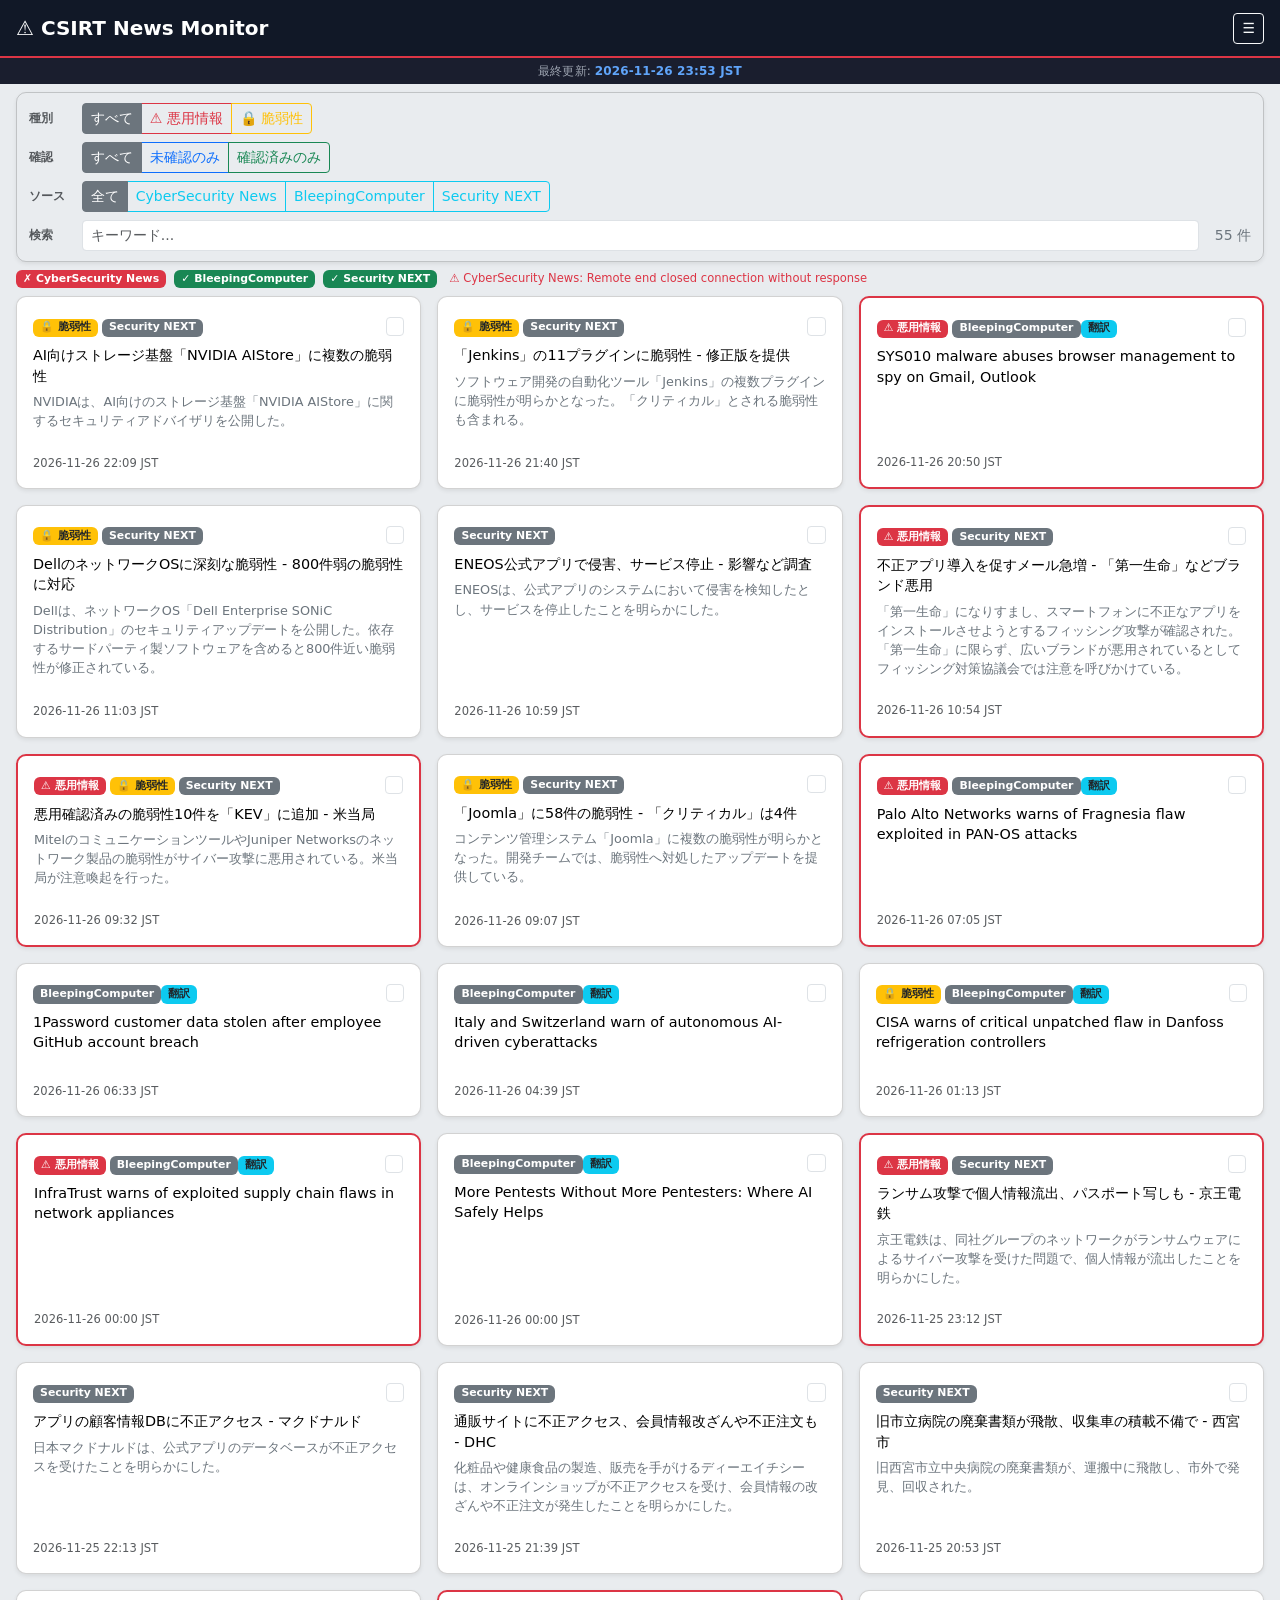
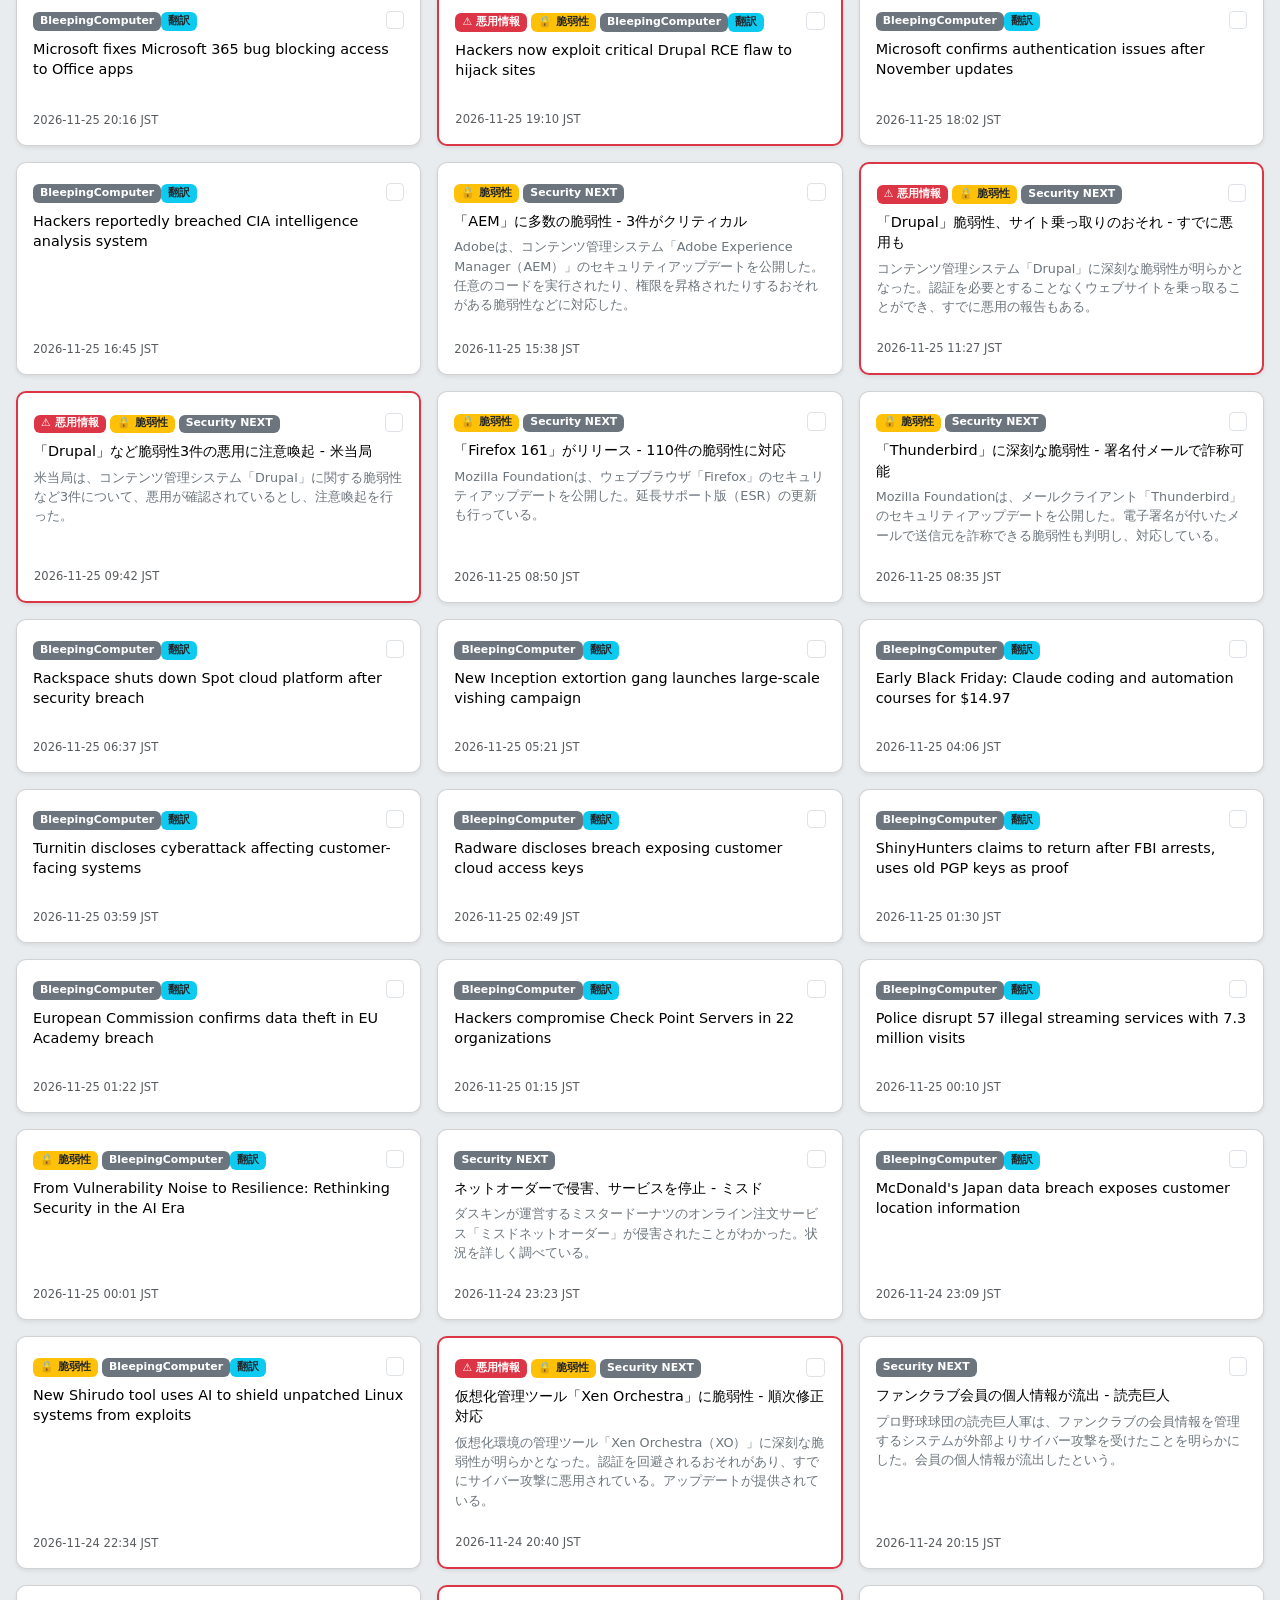
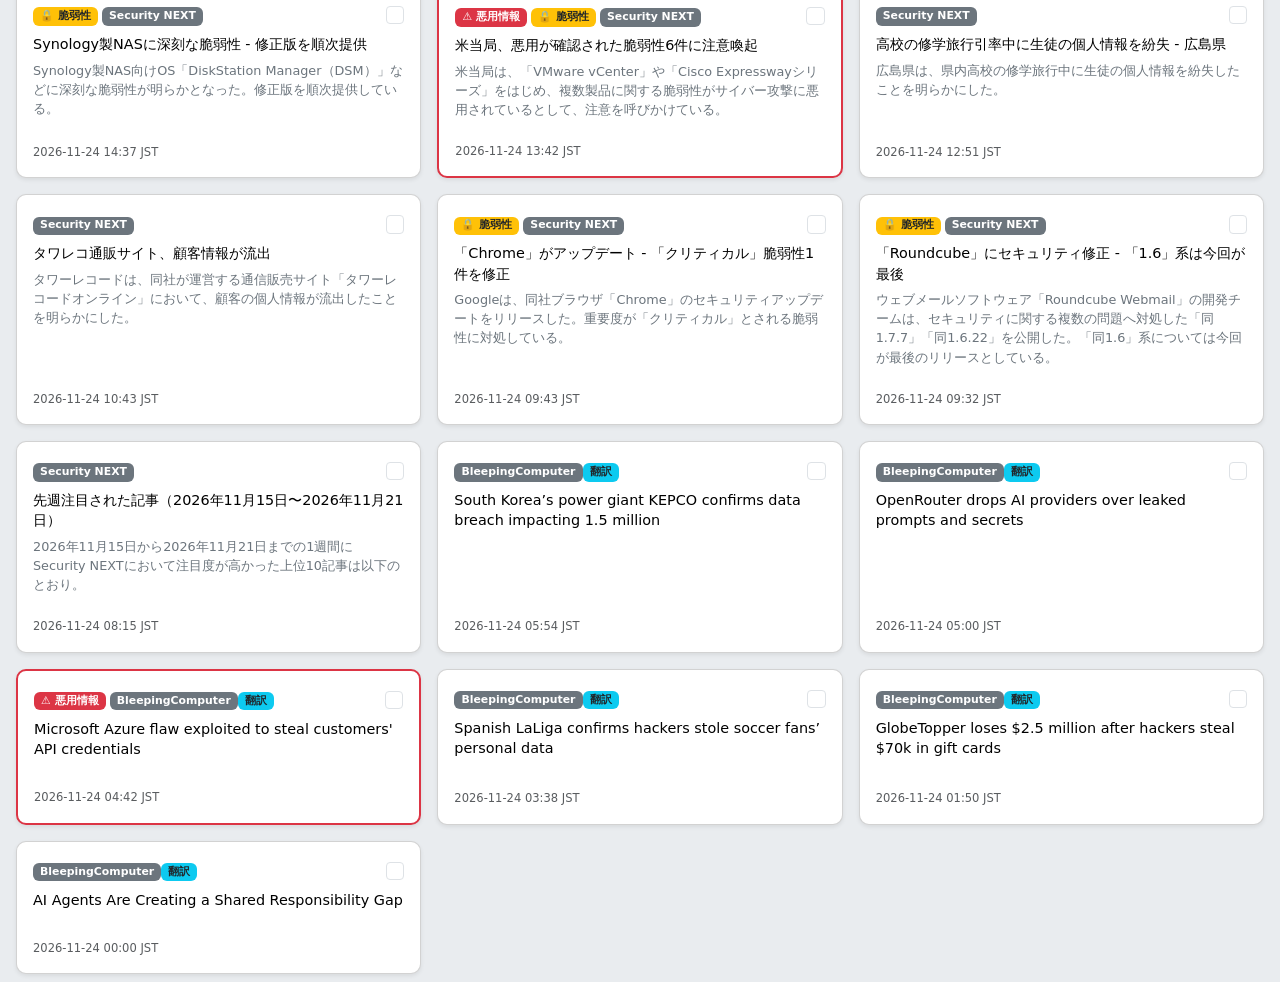
==== commit 8c385b8b: "Update security news [skip ci]" ====
--- a/docs/index.html
+++ b/docs/index.html
@@ -75,7 +75,7 @@
 
   <!-- ===== Schedule bar ===== -->
   <div class="schedule-bar text-center py-1 small">
-    最終更新: <strong>2026-11-26 13:50 JST</strong>
+    最終更新: <strong>2026-11-26 23:53 JST</strong>
   </div>
 
   <!-- ===== Main ===== -->
@@ -139,7 +139,7 @@
   <div class="pb-4 d-md-none"></div>
 
   <script>
-    const ALL_ARTICLES = [{"source": "Security NEXT", "lang": "ja", "title": "DellのネットワークOSに深刻な脆弱性 - 800件弱の脆弱性に対応", "title_en": "DellのネットワークOSに深刻な脆弱性 - 800件弱の脆弱性に対応", "link": "https://www.security-next.com/193319", "summary": "Dellは、ネットワークOS「Dell Enterprise SONiC Distribution」のセキュリティアップデートを公開した。依存するサードパーティ製ソフトウェアを含めると800件近い脆弱性が修正されている。", "summary_en": "Dellは、ネットワークOS「Dell Enterprise SONiC Distribution」のセキュリティアップデートを公開した。依存するサードパーティ製ソフトウェアを含めると800件近い脆弱性が修正されている。", "published": "2026-11-26 11:03 JST", "published_ts": 1795658593.0, "is_exploit": false, "is_vuln": true}, {"source": "Security NEXT", "lang": "ja", "title": "不正アプリ導入を促すメール急増 - 「第一生命」などブランド悪用", "title_en": "不正アプリ導入を促すメール急増 - 「第一生命」などブランド悪用", "link": "https://www.security-next.com/193365", "summary": "「第一生命」になりすまし、スマートフォンに不正なアプリをインストールさせようとするフィッシング攻撃が確認された。「第一生命」に限らず、広いブランドが悪用されているとしてフィッシング対策協議会では注意を呼びかけている。", "summary_en": "「第一生命」になりすまし、スマートフォンに不正なアプリをインストールさせようとするフィッシング攻撃が確認された。「第一生命」に限らず、広いブランドが悪用されているとしてフィッシング対策協議会では注意を呼びかけている。", "published": "2026-11-26 10:54 JST", "published_ts": 1795658097.0, "is_exploit": true, "is_vuln": false}, {"source": "Security NEXT", "lang": "ja", "title": "悪用確認済みの脆弱性10件を「KEV」に追加 - 米当局", "title_en": "悪用確認済みの脆弱性10件を「KEV」に追加 - 米当局", "link": "https://www.security-next.com/193360", "summary": "MitelのコミュニケーションツールやJuniper Networksのネットワーク製品の脆弱性がサイバー攻撃に悪用されている。米当局が注意喚起を行った。", "summary_en": "MitelのコミュニケーションツールやJuniper Networksのネットワーク製品の脆弱性がサイバー攻撃に悪用されている。米当局が注意喚起を行った。", "published": "2026-11-26 09:32 JST", "published_ts": 1795653145.0, "is_exploit": true, "is_vuln": true}, {"source": "Security NEXT", "lang": "ja", "title": "「Joomla」に58件の脆弱性 - 「クリティカル」は4件", "title_en": "「Joomla」に58件の脆弱性 - 「クリティカル」は4件", "link": "https://www.security-next.com/193353", "summary": "コンテンツ管理システム「Joomla」に複数の脆弱性が明らかとなった。開発チームでは、脆弱性へ対処したアップデートを提供している。", "summary_en": "コンテンツ管理システム「Joomla」に複数の脆弱性が明らかとなった。開発チームでは、脆弱性へ対処したアップデートを提供している。", "published": "2026-11-26 09:07 JST", "published_ts": 1795651654.0, "is_exploit": false, "is_vuln": true}, {"source": "BleepingComputer", "lang": "en", "title": "Palo Alto Networks warns of Fragnesia flaw exploited in PAN-OS attacks", "title_en": "Palo Alto Networks warns of Fragnesia flaw exploited in PAN-OS attacks", "link": "https://news.google.com/rss/articles/[base64]?oc=5", "summary": "", "summary_en": "", "published": "2026-11-26 07:05 JST", "published_ts": 1795644309.0, "is_exploit": true, "is_vuln": false}, {"source": "BleepingComputer", "lang": "en", "title": "1Password customer data stolen after employee GitHub account breach", "title_en": "1Password customer data stolen after employee GitHub account breach", "link": "https://news.google.com/rss/articles/[base64]?oc=5", "summary": "", "summary_en": "", "published": "2026-11-26 06:33 JST", "published_ts": 1795642413.0, "is_exploit": false, "is_vuln": false}, {"source": "BleepingComputer", "lang": "en", "title": "Italy and Switzerland warn of autonomous AI-driven cyberattacks", "title_en": "Italy and Switzerland warn of autonomous AI-driven cyberattacks", "link": "https://news.google.com/rss/articles/[base64]?oc=5", "summary": "", "summary_en": "", "published": "2026-11-26 04:39 JST", "published_ts": 1795635571.0, "is_exploit": false, "is_vuln": false}, {"source": "BleepingComputer", "lang": "en", "title": "CISA warns of critical unpatched flaw in Danfoss refrigeration controllers", "title_en": "CISA warns of critical unpatched flaw in Danfoss refrigeration controllers", "link": "https://news.google.com/rss/articles/[base64]?oc=5", "summary": "", "summary_en": "", "published": "2026-11-26 01:13 JST", "published_ts": 1795623220.0, "is_exploit": false, "is_vuln": true}, {"source": "BleepingComputer", "lang": "en", "title": "InfraTrust warns of exploited supply chain flaws in network appliances", "title_en": "InfraTrust warns of exploited supply chain flaws in network appliances", "link": "https://news.google.com/rss/articles/[base64]?oc=5", "summary": "", "summary_en": "", "published": "2026-11-26 00:00 JST", "published_ts": 1795618800.0, "is_exploit": true, "is_vuln": false}, {"source": "BleepingComputer", "lang": "en", "title": "More Pentests Without More Pentesters: Where AI Safely Helps", "title_en": "More Pentests Without More Pentesters: Where AI Safely Helps", "link": "https://news.google.com/rss/articles/[base64]?oc=5", "summary": "", "summary_en": "", "published": "2026-11-26 00:00 JST", "published_ts": 1795618800.0, "is_exploit": false, "is_vuln": false}, {"source": "Security NEXT", "lang": "ja", "title": "ランサム攻撃で個人情報流出、パスポート写しも - 京王電鉄", "title_en": "ランサム攻撃で個人情報流出、パスポート写しも - 京王電鉄", "link": "https://www.security-next.com/193305", "summary": "京王電鉄は、同社グループのネットワークがランサムウェアによるサイバー攻撃を受けた問題で、個人情報が流出したことを明らかにした。", "summary_en": "京王電鉄は、同社グループのネットワークがランサムウェアによるサイバー攻撃を受けた問題で、個人情報が流出したことを明らかにした。", "published": "2026-11-25 23:12 JST", "published_ts": 1795615961.0, "is_exploit": true, "is_vuln": false}, {"source": "Security NEXT", "lang": "ja", "title": "アプリの顧客情報DBに不正アクセス - マクドナルド", "title_en": "アプリの顧客情報DBに不正アクセス - マクドナルド", "link": "https://www.security-next.com/193232", "summary": "日本マクドナルドは、公式アプリのデータベースが不正アクセスを受けたことを明らかにした。", "summary_en": "日本マクドナルドは、公式アプリのデータベースが不正アクセスを受けたことを明らかにした。", "published": "2026-11-25 22:13 JST", "published_ts": 1795612406.0, "is_exploit": false, "is_vuln": false}, {"source": "Security NEXT", "lang": "ja", "title": "通販サイトに不正アクセス、会員情報改ざんや不正注文も - DHC", "title_en": "通販サイトに不正アクセス、会員情報改ざんや不正注文も - DHC", "link": "https://www.security-next.com/193316", "summary": "化粧品や健康食品の製造、販売を手がけるディーエイチシーは、オンラインショップが不正アクセスを受け、会員情報の改ざんや不正注文が発生したことを明らかにした。", "summary_en": "化粧品や健康食品の製造、販売を手がけるディーエイチシーは、オンラインショップが不正アクセスを受け、会員情報の改ざんや不正注文が発生したことを明らかにした。", "published": "2026-11-25 21:39 JST", "published_ts": 1795610380.0, "is_exploit": false, "is_vuln": false}, {"source": "Security NEXT", "lang": "ja", "title": "旧市立病院の廃棄書類が飛散、収集車の積載不備で - 西宮市", "title_en": "旧市立病院の廃棄書類が飛散、収集車の積載不備で - 西宮市", "link": "https://www.security-next.com/193025", "summary": "旧西宮市立中央病院の廃棄書類が、運搬中に飛散し、市外で発見、回収された。", "summary_en": "旧西宮市立中央病院の廃棄書類が、運搬中に飛散し、市外で発見、回収された。", "published": "2026-11-25 20:53 JST", "published_ts": 1795607616.0, "is_exploit": false, "is_vuln": false}, {"source": "BleepingComputer", "lang": "en", "title": "Microsoft fixes Microsoft 365 bug blocking access to Office apps", "title_en": "Microsoft fixes Microsoft 365 bug blocking access to Office apps", "link": "https://news.google.com/rss/articles/[base64]?oc=5", "summary": "", "summary_en": "", "published": "2026-11-25 20:16 JST", "published_ts": 1795605392.0, "is_exploit": false, "is_vuln": false}, {"source": "BleepingComputer", "lang": "en", "title": "Hackers now exploit critical Drupal RCE flaw to hijack sites", "title_en": "Hackers now exploit critical Drupal RCE flaw to hijack sites", "link": "https://news.google.com/rss/articles/[base64]?oc=5", "summary": "", "summary_en": "", "published": "2026-11-25 19:10 JST", "published_ts": 1795601420.0, "is_exploit": true, "is_vuln": true}, {"source": "BleepingComputer", "lang": "en", "title": "Microsoft confirms authentication issues after November updates", "title_en": "Microsoft confirms authentication issues after November updates", "link": "https://news.google.com/rss/articles/[base64]?oc=5", "summary": "", "summary_en": "", "published": "2026-11-25 18:02 JST", "published_ts": 1795597377.0, "is_exploit": false, "is_vuln": false}, {"source": "BleepingComputer", "lang": "en", "title": "Hackers reportedly breached CIA intelligence analysis system", "title_en": "Hackers reportedly breached CIA intelligence analysis system", "link": "https://news.google.com/rss/articles/[base64]?oc=5", "summary": "", "summary_en": "", "published": "2026-11-25 16:45 JST", "published_ts": 1795592703.0, "is_exploit": false, "is_vuln": false}, {"source": "Security NEXT", "lang": "ja", "title": "「AEM」に多数の脆弱性 - 3件がクリティカル", "title_en": "「AEM」に多数の脆弱性 - 3件がクリティカル", "link": "https://www.security-next.com/193325", "summary": "Adobeは、コンテンツ管理システム「Adobe Experience Manager（AEM）」のセキュリティアップデートを公開した。任意のコードを実行されたり、権限を昇格されたりするおそれがある脆弱性などに対応した。", "summary_en": "Adobeは、コンテンツ管理システム「Adobe Experience Manager（AEM）」のセキュリティアップデートを公開した。任意のコードを実行されたり、権限を昇格されたりするおそれがある脆弱性などに対応した。", "published": "2026-11-25 15:38 JST", "published_ts": 1795588684.0, "is_exploit": false, "is_vuln": true}, {"source": "Security NEXT", "lang": "ja", "title": "「Drupal」脆弱性、サイト乗っ取りのおそれ - すでに悪用も", "title_en": "「Drupal」脆弱性、サイト乗っ取りのおそれ - すでに悪用も", "link": "https://www.security-next.com/193298", "summary": "コンテンツ管理システム「Drupal」に深刻な脆弱性が明らかとなった。認証を必要とすることなくウェブサイトを乗っ取ることができ、すでに悪用の報告もある。", "summary_en": "コンテンツ管理システム「Drupal」に深刻な脆弱性が明らかとなった。認証を必要とすることなくウェブサイトを乗っ取ることができ、すでに悪用の報告もある。", "published": "2026-11-25 11:27 JST", "published_ts": 1795573633.0, "is_exploit": true, "is_vuln": true}, {"source": "Security NEXT", "lang": "ja", "title": "「Drupal」など脆弱性3件の悪用に注意喚起 - 米当局", "title_en": "「Drupal」など脆弱性3件の悪用に注意喚起 - 米当局", "link": "https://www.security-next.com/193290", "summary": "米当局は、コンテンツ管理システム「Drupal」に関する脆弱性など3件について、悪用が確認されているとし、注意喚起を行った。", "summary_en": "米当局は、コンテンツ管理システム「Drupal」に関する脆弱性など3件について、悪用が確認されているとし、注意喚起を行った。", "published": "2026-11-25 09:42 JST", "published_ts": 1795567335.0, "is_exploit": true, "is_vuln": true}, {"source": "Security NEXT", "lang": "ja", "title": "「Firefox 161」がリリース - 110件の脆弱性に対応", "title_en": "「Firefox 161」がリリース - 110件の脆弱性に対応", "link": "https://www.security-next.com/193284", "summary": "Mozilla Foundationは、ウェブブラウザ「Firefox」のセキュリティアップデートを公開した。延長サポート版（ESR）の更新も行っている。", "summary_en": "Mozilla Foundationは、ウェブブラウザ「Firefox」のセキュリティアップデートを公開した。延長サポート版（ESR）の更新も行っている。", "published": "2026-11-25 08:50 JST", "published_ts": 1795564206.0, "is_exploit": false, "is_vuln": true}, {"source": "Security NEXT", "lang": "ja", "title": "「Thunderbird」に深刻な脆弱性 - 署名付メールで詐称可能", "title_en": "「Thunderbird」に深刻な脆弱性 - 署名付メールで詐称可能", "link": "https://www.security-next.com/193277", "summary": "Mozilla Foundationは、メールクライアント「Thunderbird」のセキュリティアップデートを公開した。電子署名が付いたメールで送信元を詐称できる脆弱性も判明し、対応している。", "summary_en": "Mozilla Foundationは、メールクライアント「Thunderbird」のセキュリティアップデートを公開した。電子署名が付いたメールで送信元を詐称できる脆弱性も判明し、対応している。", "published": "2026-11-25 08:35 JST", "published_ts": 1795563302.0, "is_exploit": false, "is_vuln": true}, {"source": "BleepingComputer", "lang": "en", "title": "Rackspace shuts down Spot cloud platform after security breach", "title_en": "Rackspace shuts down Spot cloud platform after security breach", "link": "https://news.google.com/rss/articles/[base64]?oc=5", "summary": "", "summary_en": "", "published": "2026-11-25 06:37 JST", "published_ts": 1795556250.0, "is_exploit": false, "is_vuln": false}, {"source": "BleepingComputer", "lang": "en", "title": "New Inception extortion gang launches large-scale vishing campaign", "title_en": "New Inception extortion gang launches large-scale vishing campaign", "link": "https://news.google.com/rss/articles/[base64]?oc=5", "summary": "", "summary_en": "", "published": "2026-11-25 05:21 JST", "published_ts": 1795551680.0, "is_exploit": false, "is_vuln": false}, {"source": "BleepingComputer", "lang": "en", "title": "Turnitin discloses cyberattack affecting customer-facing systems", "title_en": "Turnitin discloses cyberattack affecting customer-facing systems", "link": "https://news.google.com/rss/articles/[base64]?oc=5", "summary": "", "summary_en": "", "published": "2026-11-25 03:59 JST", "published_ts": 1795546792.0, "is_exploit": false, "is_vuln": false}, {"source": "BleepingComputer", "lang": "en", "title": "Radware discloses breach exposing customer cloud access keys", "title_en": "Radware discloses breach exposing customer cloud access keys", "link": "https://news.google.com/rss/articles/[base64]?oc=5", "summary": "", "summary_en": "", "published": "2026-11-25 02:49 JST", "published_ts": 1795542545.0, "is_exploit": false, "is_vuln": false}, {"source": "BleepingComputer", "lang": "en", "title": "ShinyHunters claims to return after FBI arrests, uses old PGP keys as proof", "title_en": "ShinyHunters claims to return after FBI arrests, uses old PGP keys as proof", "link": "https://news.google.com/rss/articles/[base64]?oc=5", "summary": "", "summary_en": "", "published": "2026-11-25 01:30 JST", "published_ts": 1795537819.0, "is_exploit": false, "is_vuln": false}, {"source": "BleepingComputer", "lang": "en", "title": "European Commission confirms data theft in EU Academy breach", "title_en": "European Commission confirms data theft in EU Academy breach", "link": "https://news.google.com/rss/articles/[base64]?oc=5", "summary": "", "summary_en": "", "published": "2026-11-25 01:22 JST", "published_ts": 1795537364.0, "is_exploit": false, "is_vuln": false}, {"source": "BleepingComputer", "lang": "en", "title": "Hackers compromise Check Point Servers in 22 organizations", "title_en": "Hackers compromise Check Point Servers in 22 organizations", "link": "https://news.google.com/rss/articles/[base64]?oc=5", "summary": "", "summary_en": "", "published": "2026-11-25 01:15 JST", "published_ts": 1795536923.0, "is_exploit": false, "is_vuln": false}, {"source": "BleepingComputer", "lang": "en", "title": "Police disrupt 57 illegal streaming services with 7.3 million visits", "title_en": "Police disrupt 57 illegal streaming services with 7.3 million visits", "link": "https://news.google.com/rss/articles/[base64]?oc=5", "summary": "", "summary_en": "", "published": "2026-11-25 00:10 JST", "published_ts": 1795533010.0, "is_exploit": false, "is_vuln": false}, {"source": "BleepingComputer", "lang": "en", "title": "From Vulnerability Noise to Resilience: Rethinking Security in the AI Era", "title_en": "From Vulnerability Noise to Resilience: Rethinking Security in the AI Era", "link": "https://news.google.com/rss/articles/[base64]?oc=5", "summary": "", "summary_en": "", "published": "2026-11-25 00:01 JST", "published_ts": 1795532460.0, "is_exploit": false, "is_vuln": true}, {"source": "Security NEXT", "lang": "ja", "title": "ネットオーダーで侵害、サービスを停止 - ミスド", "title_en": "ネットオーダーで侵害、サービスを停止 - ミスド", "link": "https://www.security-next.com/193086", "summary": "ダスキンが運営するミスタードーナツのオンライン注文サービス「ミスドネットオーダー」が侵害されたことがわかった。状況を詳しく調べている。", "summary_en": "ダスキンが運営するミスタードーナツのオンライン注文サービス「ミスドネットオーダー」が侵害されたことがわかった。状況を詳しく調べている。", "published": "2026-11-24 23:23 JST", "published_ts": 1795530229.0, "is_exploit": false, "is_vuln": false}, {"source": "BleepingComputer", "lang": "en", "title": "McDonald's Japan data breach exposes customer location information", "title_en": "McDonald's Japan data breach exposes customer location information", "link": "https://news.google.com/rss/articles/[base64]?oc=5", "summary": "", "summary_en": "", "published": "2026-11-24 23:09 JST", "published_ts": 1795529377.0, "is_exploit": false, "is_vuln": false}, {"source": "BleepingComputer", "lang": "en", "title": "New Shirudo tool uses AI to shield unpatched Linux systems from exploits", "title_en": "New Shirudo tool uses AI to shield unpatched Linux systems from exploits", "link": "https://news.google.com/rss/articles/[base64]?oc=5", "summary": "", "summary_en": "", "published": "2026-11-24 22:34 JST", "published_ts": 1795527263.0, "is_exploit": false, "is_vuln": true}, {"source": "Security NEXT", "lang": "ja", "title": "仮想化管理ツール「Xen Orchestra」に脆弱性 - 順次修正対応", "title_en": "仮想化管理ツール「Xen Orchestra」に脆弱性 - 順次修正対応", "link": "https://www.security-next.com/193248", "summary": "仮想化環境の管理ツール「Xen Orchestra（XO）」に深刻な脆弱性が明らかとなった。認証を回避されるおそれがあり、すでにサイバー攻撃に悪用されている。アップデートが提供されている。", "summary_en": "仮想化環境の管理ツール「Xen Orchestra（XO）」に深刻な脆弱性が明らかとなった。認証を回避されるおそれがあり、すでにサイバー攻撃に悪用されている。アップデートが提供されている。", "published": "2026-11-24 20:40 JST", "published_ts": 1795520419.0, "is_exploit": true, "is_vuln": true}, {"source": "Security NEXT", "lang": "ja", "title": "ファンクラブ会員の個人情報が流出 - 読売巨人", "title_en": "ファンクラブ会員の個人情報が流出 - 読売巨人", "link": "https://www.security-next.com/192864", "summary": "プロ野球球団の読売巨人軍は、ファンクラブの会員情報を管理するシステムが外部よりサイバー攻撃を受けたことを明らかにした。会員の個人情報が流出したという。", "summary_en": "プロ野球球団の読売巨人軍は、ファンクラブの会員情報を管理するシステムが外部よりサイバー攻撃を受けたことを明らかにした。会員の個人情報が流出したという。", "published": "2026-11-24 20:15 JST", "published_ts": 1795518933.0, "is_exploit": false, "is_vuln": false}, {"source": "Security NEXT", "lang": "ja", "title": "Synology製NASに深刻な脆弱性 - 修正版を順次提供", "title_en": "Synology製NASに深刻な脆弱性 - 修正版を順次提供", "link": "https://www.security-next.com/193243", "summary": "Synology製NAS向けOS「DiskStation Manager（DSM）」などに深刻な脆弱性が明らかとなった。修正版を順次提供している。", "summary_en": "Synology製NAS向けOS「DiskStation Manager（DSM）」などに深刻な脆弱性が明らかとなった。修正版を順次提供している。", "published": "2026-11-24 14:37 JST", "published_ts": 1795498657.0, "is_exploit": false, "is_vuln": true}, {"source": "Security NEXT", "lang": "ja", "title": "米当局、悪用が確認された脆弱性6件に注意喚起", "title_en": "米当局、悪用が確認された脆弱性6件に注意喚起", "link": "https://www.security-next.com/193221", "summary": "米当局は、「VMware vCenter」や「Cisco Expresswayシリーズ」をはじめ、複数製品に関する脆弱性がサイバー攻撃に悪用されているとして、注意を呼びかけている。", "summary_en": "米当局は、「VMware vCenter」や「Cisco Expresswayシリーズ」をはじめ、複数製品に関する脆弱性がサイバー攻撃に悪用されているとして、注意を呼びかけている。", "published": "2026-11-24 13:42 JST", "published_ts": 1795495347.0, "is_exploit": true, "is_vuln": true}, {"source": "Security NEXT", "lang": "ja", "title": "高校の修学旅行引率中に生徒の個人情報を紛失 - 広島県", "title_en": "高校の修学旅行引率中に生徒の個人情報を紛失 - 広島県", "link": "https://www.security-next.com/192872", "summary": "広島県は、県内高校の修学旅行中に生徒の個人情報を紛失したことを明らかにした。", "summary_en": "広島県は、県内高校の修学旅行中に生徒の個人情報を紛失したことを明らかにした。", "published": "2026-11-24 12:51 JST", "published_ts": 1795492303.0, "is_exploit": false, "is_vuln": false}, {"source": "Security NEXT", "lang": "ja", "title": "タワレコ通販サイト、顧客情報が流出", "title_en": "タワレコ通販サイト、顧客情報が流出", "link": "https://www.security-next.com/193228", "summary": "タワーレコードは、同社が運営する通信販売サイト「タワーレコードオンライン」において、顧客の個人情報が流出したことを明らかにした。", "summary_en": "タワーレコードは、同社が運営する通信販売サイト「タワーレコードオンライン」において、顧客の個人情報が流出したことを明らかにした。", "published": "2026-11-24 10:43 JST", "published_ts": 1795484585.0, "is_exploit": false, "is_vuln": false}, {"source": "Security NEXT", "lang": "ja", "title": "「Chrome」がアップデート - 「クリティカル」脆弱性1件を修正", "title_en": "「Chrome」がアップデート - 「クリティカル」脆弱性1件を修正", "link": "https://www.security-next.com/193218", "summary": "Googleは、同社ブラウザ「Chrome」のセキュリティアップデートをリリースした。重要度が「クリティカル」とされる脆弱性に対処している。", "summary_en": "Googleは、同社ブラウザ「Chrome」のセキュリティアップデートをリリースした。重要度が「クリティカル」とされる脆弱性に対処している。", "published": "2026-11-24 09:43 JST", "published_ts": 1795481011.0, "is_exploit": false, "is_vuln": true}, {"source": "Security NEXT", "lang": "ja", "title": "「Roundcube」にセキュリティ修正 - 「1.6」系は今回が最後", "title_en": "「Roundcube」にセキュリティ修正 - 「1.6」系は今回が最後", "link": "https://www.security-next.com/193210", "summary": "ウェブメールソフトウェア「Roundcube Webmail」の開発チームは、セキュリティに関する複数の問題へ対処した「同1.7.7」「同1.6.22」を公開した。「同1.6」系については今回が最後のリリースとしている。", "summary_en": "ウェブメールソフトウェア「Roundcube Webmail」の開発チームは、セキュリティに関する複数の問題へ対処した「同1.7.7」「同1.6.22」を公開した。「同1.6」系については今回が最後のリリースとしている。", "published": "2026-11-24 09:32 JST", "published_ts": 1795480362.0, "is_exploit": false, "is_vuln": true}, {"source": "Security NEXT", "lang": "ja", "title": "先週注目された記事（2026年11月15日〜2026年11月21日）", "title_en": "先週注目された記事（2026年11月15日〜2026年11月21日）", "link": "https://www.security-next.com/193208", "summary": "2026年11月15日から2026年11月21日までの1週間にSecurity NEXTにおいて注目度が高かった上位10記事は以下のとおり。", "summary_en": "2026年11月15日から2026年11月21日までの1週間にSecurity NEXTにおいて注目度が高かった上位10記事は以下のとおり。", "published": "2026-11-24 08:15 JST", "published_ts": 1795475716.0, "is_exploit": false, "is_vuln": false}, {"source": "BleepingComputer", "lang": "en", "title": "South Korea’s power giant KEPCO confirms data breach impacting 1.5 million", "title_en": "South Korea’s power giant KEPCO confirms data breach impacting 1.5 million", "link": "https://news.google.com/rss/articles/[base64]?oc=5", "summary": "", "summary_en": "", "published": "2026-11-24 05:54 JST", "published_ts": 1795467291.0, "is_exploit": false, "is_vuln": false}, {"source": "BleepingComputer", "lang": "en", "title": "OpenRouter drops AI providers over leaked prompts and secrets", "title_en": "OpenRouter drops AI providers over leaked prompts and secrets", "link": "https://news.google.com/rss/articles/[base64]?oc=5", "summary": "", "summary_en": "", "published": "2026-11-24 05:00 JST", "published_ts": 1795464020.0, "is_exploit": false, "is_vuln": false}, {"source": "BleepingComputer", "lang": "en", "title": "Microsoft Azure flaw exploited to steal customers' API credentials", "title_en": "Microsoft Azure flaw exploited to steal customers' API credentials", "link": "https://news.google.com/rss/articles/[base64]?oc=5", "summary": "", "summary_en": "", "published": "2026-11-24 04:42 JST", "published_ts": 1795462940.0, "is_exploit": true, "is_vuln": false}, {"source": "BleepingComputer", "lang": "en", "title": "Spanish LaLiga confirms hackers stole soccer fans’ personal data", "title_en": "Spanish LaLiga confirms hackers stole soccer fans’ personal data", "link": "https://news.google.com/rss/articles/[base64]?oc=5", "summary": "", "summary_en": "", "published": "2026-11-24 03:38 JST", "published_ts": 1795459120.0, "is_exploit": false, "is_vuln": false}, {"source": "BleepingComputer", "lang": "en", "title": "GlobeTopper loses $2.5 million after hackers steal $70k in gift cards", "title_en": "GlobeTopper loses $2.5 million after hackers steal $70k in gift cards", "link": "https://news.google.com/rss/articles/[base64]?oc=5", "summary": "", "summary_en": "", "published": "2026-11-24 01:50 JST", "published_ts": 1795452601.0, "is_exploit": false, "is_vuln": false}, {"source": "BleepingComputer", "lang": "en", "title": "AI Agents Are Creating a Shared Responsibility Gap", "title_en": "AI Agents Are Creating a Shared Responsibility Gap", "link": "https://news.google.com/rss/articles/[base64]?oc=5", "summary": "", "summary_en": "", "published": "2026-11-24 00:00 JST", "published_ts": 1795446000.0, "is_exploit": false, "is_vuln": false}, {"source": "BleepingComputer", "lang": "en", "title": "Microsoft testing fix for Windows 11 Bluetooth audio quality drops", "title_en": "Microsoft testing fix for Windows 11 Bluetooth audio quality drops", "link": "https://news.google.com/rss/articles/[base64]?oc=5", "summary": "", "summary_en": "", "published": "2026-11-23 22:28 JST", "published_ts": 1795440525.0, "is_exploit": false, "is_vuln": false}, {"source": "BleepingComputer", "lang": "en", "title": "Call center operator gets 8 years for helping scam 30,000 Americans", "title_en": "Call center operator gets 8 years for helping scam 30,000 Americans", "link": "https://news.google.com/rss/articles/[base64]?oc=5", "summary": "", "summary_en": "", "published": "2026-11-23 21:02 JST", "published_ts": 1795435343.0, "is_exploit": false, "is_vuln": false}, {"source": "BleepingComputer", "lang": "en", "title": "Microsoft confirms Windows printing issues affecting Forcepoint users", "title_en": "Microsoft confirms Windows printing issues affecting Forcepoint users", "link": "https://news.google.com/rss/articles/[base64]?oc=5", "summary": "", "summary_en": "", "published": "2026-11-23 18:11 JST", "published_ts": 1795425075.0, "is_exploit": false, "is_vuln": false}, {"source": "BleepingComputer", "lang": "en", "title": "CISA flags critical Cisco RCE flaw as actively exploited in attacks", "title_en": "CISA flags critical Cisco RCE flaw as actively exploited in attacks", "link": "https://news.google.com/rss/articles/[base64]?oc=5", "summary": "", "summary_en": "", "published": "2026-11-23 16:44 JST", "published_ts": 1795419859.0, "is_exploit": true, "is_vuln": true}];
+    const ALL_ARTICLES = [{"source": "Security NEXT", "lang": "ja", "title": "AI向けストレージ基盤「NVIDIA AIStore」に複数の脆弱性", "title_en": "AI向けストレージ基盤「NVIDIA AIStore」に複数の脆弱性", "link": "https://www.security-next.com/193302", "summary": "NVIDIAは、AI向けのストレージ基盤「NVIDIA AIStore」に関するセキュリティアドバイザリを公開した。", "summary_en": "NVIDIAは、AI向けのストレージ基盤「NVIDIA AIStore」に関するセキュリティアドバイザリを公開した。", "published": "2026-11-26 22:09 JST", "published_ts": 1795698549.0, "is_exploit": false, "is_vuln": true}, {"source": "Security NEXT", "lang": "ja", "title": "「Jenkins」の11プラグインに脆弱性 - 修正版を提供", "title_en": "「Jenkins」の11プラグインに脆弱性 - 修正版を提供", "link": "https://www.security-next.com/193385", "summary": "ソフトウェア開発の自動化ツール「Jenkins」の複数プラグインに脆弱性が明らかとなった。「クリティカル」とされる脆弱性も含まれる。", "summary_en": "ソフトウェア開発の自動化ツール「Jenkins」の複数プラグインに脆弱性が明らかとなった。「クリティカル」とされる脆弱性も含まれる。", "published": "2026-11-26 21:40 JST", "published_ts": 1795696803.0, "is_exploit": false, "is_vuln": true}, {"source": "BleepingComputer", "lang": "en", "title": "SYS010 malware abuses browser management to spy on Gmail, Outlook", "title_en": "SYS010 malware abuses browser management to spy on Gmail, Outlook", "link": "https://news.google.com/rss/articles/[base64]?oc=5", "summary": "", "summary_en": "", "published": "2026-11-26 20:50 JST", "published_ts": 1795693817.0, "is_exploit": true, "is_vuln": false}, {"source": "Security NEXT", "lang": "ja", "title": "DellのネットワークOSに深刻な脆弱性 - 800件弱の脆弱性に対応", "title_en": "DellのネットワークOSに深刻な脆弱性 - 800件弱の脆弱性に対応", "link": "https://www.security-next.com/193319", "summary": "Dellは、ネットワークOS「Dell Enterprise SONiC Distribution」のセキュリティアップデートを公開した。依存するサードパーティ製ソフトウェアを含めると800件近い脆弱性が修正されている。", "summary_en": "Dellは、ネットワークOS「Dell Enterprise SONiC Distribution」のセキュリティアップデートを公開した。依存するサードパーティ製ソフトウェアを含めると800件近い脆弱性が修正されている。", "published": "2026-11-26 11:03 JST", "published_ts": 1795658593.0, "is_exploit": false, "is_vuln": true}, {"source": "Security NEXT", "lang": "ja", "title": "ENEOS公式アプリで侵害、サービス停止 - 影響など調査", "title_en": "ENEOS公式アプリで侵害、サービス停止 - 影響など調査", "link": "https://www.security-next.com/193377", "summary": "ENEOSは、公式アプリのシステムにおいて侵害を検知したとし、サービスを停止したことを明らかにした。", "summary_en": "ENEOSは、公式アプリのシステムにおいて侵害を検知したとし、サービスを停止したことを明らかにした。", "published": "2026-11-26 10:59 JST", "published_ts": 1795658366.0, "is_exploit": false, "is_vuln": false}, {"source": "Security NEXT", "lang": "ja", "title": "不正アプリ導入を促すメール急増 - 「第一生命」などブランド悪用", "title_en": "不正アプリ導入を促すメール急増 - 「第一生命」などブランド悪用", "link": "https://www.security-next.com/193365", "summary": "「第一生命」になりすまし、スマートフォンに不正なアプリをインストールさせようとするフィッシング攻撃が確認された。「第一生命」に限らず、広いブランドが悪用されているとしてフィッシング対策協議会では注意を呼びかけている。", "summary_en": "「第一生命」になりすまし、スマートフォンに不正なアプリをインストールさせようとするフィッシング攻撃が確認された。「第一生命」に限らず、広いブランドが悪用されているとしてフィッシング対策協議会では注意を呼びかけている。", "published": "2026-11-26 10:54 JST", "published_ts": 1795658097.0, "is_exploit": true, "is_vuln": false}, {"source": "Security NEXT", "lang": "ja", "title": "悪用確認済みの脆弱性10件を「KEV」に追加 - 米当局", "title_en": "悪用確認済みの脆弱性10件を「KEV」に追加 - 米当局", "link": "https://www.security-next.com/193360", "summary": "MitelのコミュニケーションツールやJuniper Networksのネットワーク製品の脆弱性がサイバー攻撃に悪用されている。米当局が注意喚起を行った。", "summary_en": "MitelのコミュニケーションツールやJuniper Networksのネットワーク製品の脆弱性がサイバー攻撃に悪用されている。米当局が注意喚起を行った。", "published": "2026-11-26 09:32 JST", "published_ts": 1795653145.0, "is_exploit": true, "is_vuln": true}, {"source": "Security NEXT", "lang": "ja", "title": "「Joomla」に58件の脆弱性 - 「クリティカル」は4件", "title_en": "「Joomla」に58件の脆弱性 - 「クリティカル」は4件", "link": "https://www.security-next.com/193353", "summary": "コンテンツ管理システム「Joomla」に複数の脆弱性が明らかとなった。開発チームでは、脆弱性へ対処したアップデートを提供している。", "summary_en": "コンテンツ管理システム「Joomla」に複数の脆弱性が明らかとなった。開発チームでは、脆弱性へ対処したアップデートを提供している。", "published": "2026-11-26 09:07 JST", "published_ts": 1795651654.0, "is_exploit": false, "is_vuln": true}, {"source": "BleepingComputer", "lang": "en", "title": "Palo Alto Networks warns of Fragnesia flaw exploited in PAN-OS attacks", "title_en": "Palo Alto Networks warns of Fragnesia flaw exploited in PAN-OS attacks", "link": "https://news.google.com/rss/articles/[base64]?oc=5", "summary": "", "summary_en": "", "published": "2026-11-26 07:05 JST", "published_ts": 1795644309.0, "is_exploit": true, "is_vuln": false}, {"source": "BleepingComputer", "lang": "en", "title": "1Password customer data stolen after employee GitHub account breach", "title_en": "1Password customer data stolen after employee GitHub account breach", "link": "https://news.google.com/rss/articles/[base64]?oc=5", "summary": "", "summary_en": "", "published": "2026-11-26 06:33 JST", "published_ts": 1795642413.0, "is_exploit": false, "is_vuln": false}, {"source": "BleepingComputer", "lang": "en", "title": "Italy and Switzerland warn of autonomous AI-driven cyberattacks", "title_en": "Italy and Switzerland warn of autonomous AI-driven cyberattacks", "link": "https://news.google.com/rss/articles/[base64]?oc=5", "summary": "", "summary_en": "", "published": "2026-11-26 04:39 JST", "published_ts": 1795635571.0, "is_exploit": false, "is_vuln": false}, {"source": "BleepingComputer", "lang": "en", "title": "CISA warns of critical unpatched flaw in Danfoss refrigeration controllers", "title_en": "CISA warns of critical unpatched flaw in Danfoss refrigeration controllers", "link": "https://news.google.com/rss/articles/[base64]?oc=5", "summary": "", "summary_en": "", "published": "2026-11-26 01:13 JST", "published_ts": 1795623220.0, "is_exploit": false, "is_vuln": true}, {"source": "BleepingComputer", "lang": "en", "title": "InfraTrust warns of exploited supply chain flaws in network appliances", "title_en": "InfraTrust warns of exploited supply chain flaws in network appliances", "link": "https://news.google.com/rss/articles/[base64]?oc=5", "summary": "", "summary_en": "", "published": "2026-11-26 00:00 JST", "published_ts": 1795618800.0, "is_exploit": true, "is_vuln": false}, {"source": "BleepingComputer", "lang": "en", "title": "More Pentests Without More Pentesters: Where AI Safely Helps", "title_en": "More Pentests Without More Pentesters: Where AI Safely Helps", "link": "https://news.google.com/rss/articles/[base64]?oc=5", "summary": "", "summary_en": "", "published": "2026-11-26 00:00 JST", "published_ts": 1795618800.0, "is_exploit": false, "is_vuln": false}, {"source": "Security NEXT", "lang": "ja", "title": "ランサム攻撃で個人情報流出、パスポート写しも - 京王電鉄", "title_en": "ランサム攻撃で個人情報流出、パスポート写しも - 京王電鉄", "link": "https://www.security-next.com/193305", "summary": "京王電鉄は、同社グループのネットワークがランサムウェアによるサイバー攻撃を受けた問題で、個人情報が流出したことを明らかにした。", "summary_en": "京王電鉄は、同社グループのネットワークがランサムウェアによるサイバー攻撃を受けた問題で、個人情報が流出したことを明らかにした。", "published": "2026-11-25 23:12 JST", "published_ts": 1795615961.0, "is_exploit": true, "is_vuln": false}, {"source": "Security NEXT", "lang": "ja", "title": "アプリの顧客情報DBに不正アクセス - マクドナルド", "title_en": "アプリの顧客情報DBに不正アクセス - マクドナルド", "link": "https://www.security-next.com/193232", "summary": "日本マクドナルドは、公式アプリのデータベースが不正アクセスを受けたことを明らかにした。", "summary_en": "日本マクドナルドは、公式アプリのデータベースが不正アクセスを受けたことを明らかにした。", "published": "2026-11-25 22:13 JST", "published_ts": 1795612406.0, "is_exploit": false, "is_vuln": false}, {"source": "Security NEXT", "lang": "ja", "title": "通販サイトに不正アクセス、会員情報改ざんや不正注文も - DHC", "title_en": "通販サイトに不正アクセス、会員情報改ざんや不正注文も - DHC", "link": "https://www.security-next.com/193316", "summary": "化粧品や健康食品の製造、販売を手がけるディーエイチシーは、オンラインショップが不正アクセスを受け、会員情報の改ざんや不正注文が発生したことを明らかにした。", "summary_en": "化粧品や健康食品の製造、販売を手がけるディーエイチシーは、オンラインショップが不正アクセスを受け、会員情報の改ざんや不正注文が発生したことを明らかにした。", "published": "2026-11-25 21:39 JST", "published_ts": 1795610380.0, "is_exploit": false, "is_vuln": false}, {"source": "Security NEXT", "lang": "ja", "title": "旧市立病院の廃棄書類が飛散、収集車の積載不備で - 西宮市", "title_en": "旧市立病院の廃棄書類が飛散、収集車の積載不備で - 西宮市", "link": "https://www.security-next.com/193025", "summary": "旧西宮市立中央病院の廃棄書類が、運搬中に飛散し、市外で発見、回収された。", "summary_en": "旧西宮市立中央病院の廃棄書類が、運搬中に飛散し、市外で発見、回収された。", "published": "2026-11-25 20:53 JST", "published_ts": 1795607616.0, "is_exploit": false, "is_vuln": false}, {"source": "BleepingComputer", "lang": "en", "title": "Microsoft fixes Microsoft 365 bug blocking access to Office apps", "title_en": "Microsoft fixes Microsoft 365 bug blocking access to Office apps", "link": "https://news.google.com/rss/articles/[base64]?oc=5", "summary": "", "summary_en": "", "published": "2026-11-25 20:16 JST", "published_ts": 1795605392.0, "is_exploit": false, "is_vuln": false}, {"source": "BleepingComputer", "lang": "en", "title": "Hackers now exploit critical Drupal RCE flaw to hijack sites", "title_en": "Hackers now exploit critical Drupal RCE flaw to hijack sites", "link": "https://news.google.com/rss/articles/[base64]?oc=5", "summary": "", "summary_en": "", "published": "2026-11-25 19:10 JST", "published_ts": 1795601420.0, "is_exploit": true, "is_vuln": true}, {"source": "BleepingComputer", "lang": "en", "title": "Microsoft confirms authentication issues after November updates", "title_en": "Microsoft confirms authentication issues after November updates", "link": "https://news.google.com/rss/articles/[base64]?oc=5", "summary": "", "summary_en": "", "published": "2026-11-25 18:02 JST", "published_ts": 1795597377.0, "is_exploit": false, "is_vuln": false}, {"source": "BleepingComputer", "lang": "en", "title": "Hackers reportedly breached CIA intelligence analysis system", "title_en": "Hackers reportedly breached CIA intelligence analysis system", "link": "https://news.google.com/rss/articles/[base64]?oc=5", "summary": "", "summary_en": "", "published": "2026-11-25 16:45 JST", "published_ts": 1795592703.0, "is_exploit": false, "is_vuln": false}, {"source": "Security NEXT", "lang": "ja", "title": "「AEM」に多数の脆弱性 - 3件がクリティカル", "title_en": "「AEM」に多数の脆弱性 - 3件がクリティカル", "link": "https://www.security-next.com/193325", "summary": "Adobeは、コンテンツ管理システム「Adobe Experience Manager（AEM）」のセキュリティアップデートを公開した。任意のコードを実行されたり、権限を昇格されたりするおそれがある脆弱性などに対応した。", "summary_en": "Adobeは、コンテンツ管理システム「Adobe Experience Manager（AEM）」のセキュリティアップデートを公開した。任意のコードを実行されたり、権限を昇格されたりするおそれがある脆弱性などに対応した。", "published": "2026-11-25 15:38 JST", "published_ts": 1795588684.0, "is_exploit": false, "is_vuln": true}, {"source": "Security NEXT", "lang": "ja", "title": "「Drupal」脆弱性、サイト乗っ取りのおそれ - すでに悪用も", "title_en": "「Drupal」脆弱性、サイト乗っ取りのおそれ - すでに悪用も", "link": "https://www.security-next.com/193298", "summary": "コンテンツ管理システム「Drupal」に深刻な脆弱性が明らかとなった。認証を必要とすることなくウェブサイトを乗っ取ることができ、すでに悪用の報告もある。", "summary_en": "コンテンツ管理システム「Drupal」に深刻な脆弱性が明らかとなった。認証を必要とすることなくウェブサイトを乗っ取ることができ、すでに悪用の報告もある。", "published": "2026-11-25 11:27 JST", "published_ts": 1795573633.0, "is_exploit": true, "is_vuln": true}, {"source": "Security NEXT", "lang": "ja", "title": "「Drupal」など脆弱性3件の悪用に注意喚起 - 米当局", "title_en": "「Drupal」など脆弱性3件の悪用に注意喚起 - 米当局", "link": "https://www.security-next.com/193290", "summary": "米当局は、コンテンツ管理システム「Drupal」に関する脆弱性など3件について、悪用が確認されているとし、注意喚起を行った。", "summary_en": "米当局は、コンテンツ管理システム「Drupal」に関する脆弱性など3件について、悪用が確認されているとし、注意喚起を行った。", "published": "2026-11-25 09:42 JST", "published_ts": 1795567335.0, "is_exploit": true, "is_vuln": true}, {"source": "Security NEXT", "lang": "ja", "title": "「Firefox 161」がリリース - 110件の脆弱性に対応", "title_en": "「Firefox 161」がリリース - 110件の脆弱性に対応", "link": "https://www.security-next.com/193284", "summary": "Mozilla Foundationは、ウェブブラウザ「Firefox」のセキュリティアップデートを公開した。延長サポート版（ESR）の更新も行っている。", "summary_en": "Mozilla Foundationは、ウェブブラウザ「Firefox」のセキュリティアップデートを公開した。延長サポート版（ESR）の更新も行っている。", "published": "2026-11-25 08:50 JST", "published_ts": 1795564206.0, "is_exploit": false, "is_vuln": true}, {"source": "Security NEXT", "lang": "ja", "title": "「Thunderbird」に深刻な脆弱性 - 署名付メールで詐称可能", "title_en": "「Thunderbird」に深刻な脆弱性 - 署名付メールで詐称可能", "link": "https://www.security-next.com/193277", "summary": "Mozilla Foundationは、メールクライアント「Thunderbird」のセキュリティアップデートを公開した。電子署名が付いたメールで送信元を詐称できる脆弱性も判明し、対応している。", "summary_en": "Mozilla Foundationは、メールクライアント「Thunderbird」のセキュリティアップデートを公開した。電子署名が付いたメールで送信元を詐称できる脆弱性も判明し、対応している。", "published": "2026-11-25 08:35 JST", "published_ts": 1795563302.0, "is_exploit": false, "is_vuln": true}, {"source": "BleepingComputer", "lang": "en", "title": "Rackspace shuts down Spot cloud platform after security breach", "title_en": "Rackspace shuts down Spot cloud platform after security breach", "link": "https://news.google.com/rss/articles/[base64]?oc=5", "summary": "", "summary_en": "", "published": "2026-11-25 06:37 JST", "published_ts": 1795556250.0, "is_exploit": false, "is_vuln": false}, {"source": "BleepingComputer", "lang": "en", "title": "New Inception extortion gang launches large-scale vishing campaign", "title_en": "New Inception extortion gang launches large-scale vishing campaign", "link": "https://news.google.com/rss/articles/[base64]?oc=5", "summary": "", "summary_en": "", "published": "2026-11-25 05:21 JST", "published_ts": 1795551680.0, "is_exploit": false, "is_vuln": false}, {"source": "BleepingComputer", "lang": "en", "title": "Early Black Friday: Claude coding and automation courses for $14.97", "title_en": "Early Black Friday: Claude coding and automation courses for $14.97", "link": "https://news.google.com/rss/articles/[base64]?oc=5", "summary": "", "summary_en": "", "published": "2026-11-25 04:06 JST", "published_ts": 1795547180.0, "is_exploit": false, "is_vuln": false}, {"source": "BleepingComputer", "lang": "en", "title": "Turnitin discloses cyberattack affecting customer-facing systems", "title_en": "Turnitin discloses cyberattack affecting customer-facing systems", "link": "https://news.google.com/rss/articles/[base64]?oc=5", "summary": "", "summary_en": "", "published": "2026-11-25 03:59 JST", "published_ts": 1795546792.0, "is_exploit": false, "is_vuln": false}, {"source": "BleepingComputer", "lang": "en", "title": "Radware discloses breach exposing customer cloud access keys", "title_en": "Radware discloses breach exposing customer cloud access keys", "link": "https://news.google.com/rss/articles/[base64]?oc=5", "summary": "", "summary_en": "", "published": "2026-11-25 02:49 JST", "published_ts": 1795542545.0, "is_exploit": false, "is_vuln": false}, {"source": "BleepingComputer", "lang": "en", "title": "ShinyHunters claims to return after FBI arrests, uses old PGP keys as proof", "title_en": "ShinyHunters claims to return after FBI arrests, uses old PGP keys as proof", "link": "https://news.google.com/rss/articles/[base64]?oc=5", "summary": "", "summary_en": "", "published": "2026-11-25 01:30 JST", "published_ts": 1795537819.0, "is_exploit": false, "is_vuln": false}, {"source": "BleepingComputer", "lang": "en", "title": "European Commission confirms data theft in EU Academy breach", "title_en": "European Commission confirms data theft in EU Academy breach", "link": "https://news.google.com/rss/articles/[base64]?oc=5", "summary": "", "summary_en": "", "published": "2026-11-25 01:22 JST", "published_ts": 1795537364.0, "is_exploit": false, "is_vuln": false}, {"source": "BleepingComputer", "lang": "en", "title": "Hackers compromise Check Point Servers in 22 organizations", "title_en": "Hackers compromise Check Point Servers in 22 organizations", "link": "https://news.google.com/rss/articles/[base64]?oc=5", "summary": "", "summary_en": "", "published": "2026-11-25 01:15 JST", "published_ts": 1795536923.0, "is_exploit": false, "is_vuln": false}, {"source": "BleepingComputer", "lang": "en", "title": "Police disrupt 57 illegal streaming services with 7.3 million visits", "title_en": "Police disrupt 57 illegal streaming services with 7.3 million visits", "link": "https://news.google.com/rss/articles/[base64]?oc=5", "summary": "", "summary_en": "", "published": "2026-11-25 00:10 JST", "published_ts": 1795533010.0, "is_exploit": false, "is_vuln": false}, {"source": "BleepingComputer", "lang": "en", "title": "From Vulnerability Noise to Resilience: Rethinking Security in the AI Era", "title_en": "From Vulnerability Noise to Resilience: Rethinking Security in the AI Era", "link": "https://news.google.com/rss/articles/[base64]?oc=5", "summary": "", "summary_en": "", "published": "2026-11-25 00:01 JST", "published_ts": 1795532460.0, "is_exploit": false, "is_vuln": true}, {"source": "Security NEXT", "lang": "ja", "title": "ネットオーダーで侵害、サービスを停止 - ミスド", "title_en": "ネットオーダーで侵害、サービスを停止 - ミスド", "link": "https://www.security-next.com/193086", "summary": "ダスキンが運営するミスタードーナツのオンライン注文サービス「ミスドネットオーダー」が侵害されたことがわかった。状況を詳しく調べている。", "summary_en": "ダスキンが運営するミスタードーナツのオンライン注文サービス「ミスドネットオーダー」が侵害されたことがわかった。状況を詳しく調べている。", "published": "2026-11-24 23:23 JST", "published_ts": 1795530229.0, "is_exploit": false, "is_vuln": false}, {"source": "BleepingComputer", "lang": "en", "title": "McDonald's Japan data breach exposes customer location information", "title_en": "McDonald's Japan data breach exposes customer location information", "link": "https://news.google.com/rss/articles/[base64]?oc=5", "summary": "", "summary_en": "", "published": "2026-11-24 23:09 JST", "published_ts": 1795529377.0, "is_exploit": false, "is_vuln": false}, {"source": "BleepingComputer", "lang": "en", "title": "New Shirudo tool uses AI to shield unpatched Linux systems from exploits", "title_en": "New Shirudo tool uses AI to shield unpatched Linux systems from exploits", "link": "https://news.google.com/rss/articles/[base64]?oc=5", "summary": "", "summary_en": "", "published": "2026-11-24 22:34 JST", "published_ts": 1795527263.0, "is_exploit": false, "is_vuln": true}, {"source": "Security NEXT", "lang": "ja", "title": "仮想化管理ツール「Xen Orchestra」に脆弱性 - 順次修正対応", "title_en": "仮想化管理ツール「Xen Orchestra」に脆弱性 - 順次修正対応", "link": "https://www.security-next.com/193248", "summary": "仮想化環境の管理ツール「Xen Orchestra（XO）」に深刻な脆弱性が明らかとなった。認証を回避されるおそれがあり、すでにサイバー攻撃に悪用されている。アップデートが提供されている。", "summary_en": "仮想化環境の管理ツール「Xen Orchestra（XO）」に深刻な脆弱性が明らかとなった。認証を回避されるおそれがあり、すでにサイバー攻撃に悪用されている。アップデートが提供されている。", "published": "2026-11-24 20:40 JST", "published_ts": 1795520419.0, "is_exploit": true, "is_vuln": true}, {"source": "Security NEXT", "lang": "ja", "title": "ファンクラブ会員の個人情報が流出 - 読売巨人", "title_en": "ファンクラブ会員の個人情報が流出 - 読売巨人", "link": "https://www.security-next.com/192864", "summary": "プロ野球球団の読売巨人軍は、ファンクラブの会員情報を管理するシステムが外部よりサイバー攻撃を受けたことを明らかにした。会員の個人情報が流出したという。", "summary_en": "プロ野球球団の読売巨人軍は、ファンクラブの会員情報を管理するシステムが外部よりサイバー攻撃を受けたことを明らかにした。会員の個人情報が流出したという。", "published": "2026-11-24 20:15 JST", "published_ts": 1795518933.0, "is_exploit": false, "is_vuln": false}, {"source": "Security NEXT", "lang": "ja", "title": "Synology製NASに深刻な脆弱性 - 修正版を順次提供", "title_en": "Synology製NASに深刻な脆弱性 - 修正版を順次提供", "link": "https://www.security-next.com/193243", "summary": "Synology製NAS向けOS「DiskStation Manager（DSM）」などに深刻な脆弱性が明らかとなった。修正版を順次提供している。", "summary_en": "Synology製NAS向けOS「DiskStation Manager（DSM）」などに深刻な脆弱性が明らかとなった。修正版を順次提供している。", "published": "2026-11-24 14:37 JST", "published_ts": 1795498657.0, "is_exploit": false, "is_vuln": true}, {"source": "Security NEXT", "lang": "ja", "title": "米当局、悪用が確認された脆弱性6件に注意喚起", "title_en": "米当局、悪用が確認された脆弱性6件に注意喚起", "link": "https://www.security-next.com/193221", "summary": "米当局は、「VMware vCenter」や「Cisco Expresswayシリーズ」をはじめ、複数製品に関する脆弱性がサイバー攻撃に悪用されているとして、注意を呼びかけている。", "summary_en": "米当局は、「VMware vCenter」や「Cisco Expresswayシリーズ」をはじめ、複数製品に関する脆弱性がサイバー攻撃に悪用されているとして、注意を呼びかけている。", "published": "2026-11-24 13:42 JST", "published_ts": 1795495347.0, "is_exploit": true, "is_vuln": true}, {"source": "Security NEXT", "lang": "ja", "title": "高校の修学旅行引率中に生徒の個人情報を紛失 - 広島県", "title_en": "高校の修学旅行引率中に生徒の個人情報を紛失 - 広島県", "link": "https://www.security-next.com/192872", "summary": "広島県は、県内高校の修学旅行中に生徒の個人情報を紛失したことを明らかにした。", "summary_en": "広島県は、県内高校の修学旅行中に生徒の個人情報を紛失したことを明らかにした。", "published": "2026-11-24 12:51 JST", "published_ts": 1795492303.0, "is_exploit": false, "is_vuln": false}, {"source": "Security NEXT", "lang": "ja", "title": "タワレコ通販サイト、顧客情報が流出", "title_en": "タワレコ通販サイト、顧客情報が流出", "link": "https://www.security-next.com/193228", "summary": "タワーレコードは、同社が運営する通信販売サイト「タワーレコードオンライン」において、顧客の個人情報が流出したことを明らかにした。", "summary_en": "タワーレコードは、同社が運営する通信販売サイト「タワーレコードオンライン」において、顧客の個人情報が流出したことを明らかにした。", "published": "2026-11-24 10:43 JST", "published_ts": 1795484585.0, "is_exploit": false, "is_vuln": false}, {"source": "Security NEXT", "lang": "ja", "title": "「Chrome」がアップデート - 「クリティカル」脆弱性1件を修正", "title_en": "「Chrome」がアップデート - 「クリティカル」脆弱性1件を修正", "link": "https://www.security-next.com/193218", "summary": "Googleは、同社ブラウザ「Chrome」のセキュリティアップデートをリリースした。重要度が「クリティカル」とされる脆弱性に対処している。", "summary_en": "Googleは、同社ブラウザ「Chrome」のセキュリティアップデートをリリースした。重要度が「クリティカル」とされる脆弱性に対処している。", "published": "2026-11-24 09:43 JST", "published_ts": 1795481011.0, "is_exploit": false, "is_vuln": true}, {"source": "Security NEXT", "lang": "ja", "title": "「Roundcube」にセキュリティ修正 - 「1.6」系は今回が最後", "title_en": "「Roundcube」にセキュリティ修正 - 「1.6」系は今回が最後", "link": "https://www.security-next.com/193210", "summary": "ウェブメールソフトウェア「Roundcube Webmail」の開発チームは、セキュリティに関する複数の問題へ対処した「同1.7.7」「同1.6.22」を公開した。「同1.6」系については今回が最後のリリースとしている。", "summary_en": "ウェブメールソフトウェア「Roundcube Webmail」の開発チームは、セキュリティに関する複数の問題へ対処した「同1.7.7」「同1.6.22」を公開した。「同1.6」系については今回が最後のリリースとしている。", "published": "2026-11-24 09:32 JST", "published_ts": 1795480362.0, "is_exploit": false, "is_vuln": true}, {"source": "Security NEXT", "lang": "ja", "title": "先週注目された記事（2026年11月15日〜2026年11月21日）", "title_en": "先週注目された記事（2026年11月15日〜2026年11月21日）", "link": "https://www.security-next.com/193208", "summary": "2026年11月15日から2026年11月21日までの1週間にSecurity NEXTにおいて注目度が高かった上位10記事は以下のとおり。", "summary_en": "2026年11月15日から2026年11月21日までの1週間にSecurity NEXTにおいて注目度が高かった上位10記事は以下のとおり。", "published": "2026-11-24 08:15 JST", "published_ts": 1795475716.0, "is_exploit": false, "is_vuln": false}, {"source": "BleepingComputer", "lang": "en", "title": "South Korea’s power giant KEPCO confirms data breach impacting 1.5 million", "title_en": "South Korea’s power giant KEPCO confirms data breach impacting 1.5 million", "link": "https://news.google.com/rss/articles/[base64]?oc=5", "summary": "", "summary_en": "", "published": "2026-11-24 05:54 JST", "published_ts": 1795467291.0, "is_exploit": false, "is_vuln": false}, {"source": "BleepingComputer", "lang": "en", "title": "OpenRouter drops AI providers over leaked prompts and secrets", "title_en": "OpenRouter drops AI providers over leaked prompts and secrets", "link": "https://news.google.com/rss/articles/[base64]?oc=5", "summary": "", "summary_en": "", "published": "2026-11-24 05:00 JST", "published_ts": 1795464020.0, "is_exploit": false, "is_vuln": false}, {"source": "BleepingComputer", "lang": "en", "title": "Microsoft Azure flaw exploited to steal customers' API credentials", "title_en": "Microsoft Azure flaw exploited to steal customers' API credentials", "link": "https://news.google.com/rss/articles/[base64]?oc=5", "summary": "", "summary_en": "", "published": "2026-11-24 04:42 JST", "published_ts": 1795462940.0, "is_exploit": true, "is_vuln": false}, {"source": "BleepingComputer", "lang": "en", "title": "Spanish LaLiga confirms hackers stole soccer fans’ personal data", "title_en": "Spanish LaLiga confirms hackers stole soccer fans’ personal data", "link": "https://news.google.com/rss/articles/[base64]?oc=5", "summary": "", "summary_en": "", "published": "2026-11-24 03:38 JST", "published_ts": 1795459120.0, "is_exploit": false, "is_vuln": false}, {"source": "BleepingComputer", "lang": "en", "title": "GlobeTopper loses $2.5 million after hackers steal $70k in gift cards", "title_en": "GlobeTopper loses $2.5 million after hackers steal $70k in gift cards", "link": "https://news.google.com/rss/articles/[base64]?oc=5", "summary": "", "summary_en": "", "published": "2026-11-24 01:50 JST", "published_ts": 1795452601.0, "is_exploit": false, "is_vuln": false}, {"source": "BleepingComputer", "lang": "en", "title": "AI Agents Are Creating a Shared Responsibility Gap", "title_en": "AI Agents Are Creating a Shared Responsibility Gap", "link": "https://news.google.com/rss/articles/[base64]?oc=5", "summary": "", "summary_en": "", "published": "2026-11-24 00:00 JST", "published_ts": 1795446000.0, "is_exploit": false, "is_vuln": false}];
     const SOURCE_STATUS = {"CyberSecurity News": {"ok": false, "error": "Remote end closed connection without response", "count": 0}, "BleepingComputer": {"ok": true, "error": null, "count": 60}, "Security NEXT": {"ok": true, "error": null, "count": 20}};
     const FEED_NAMES = ["CyberSecurity News", "BleepingComputer", "Security NEXT"];
 
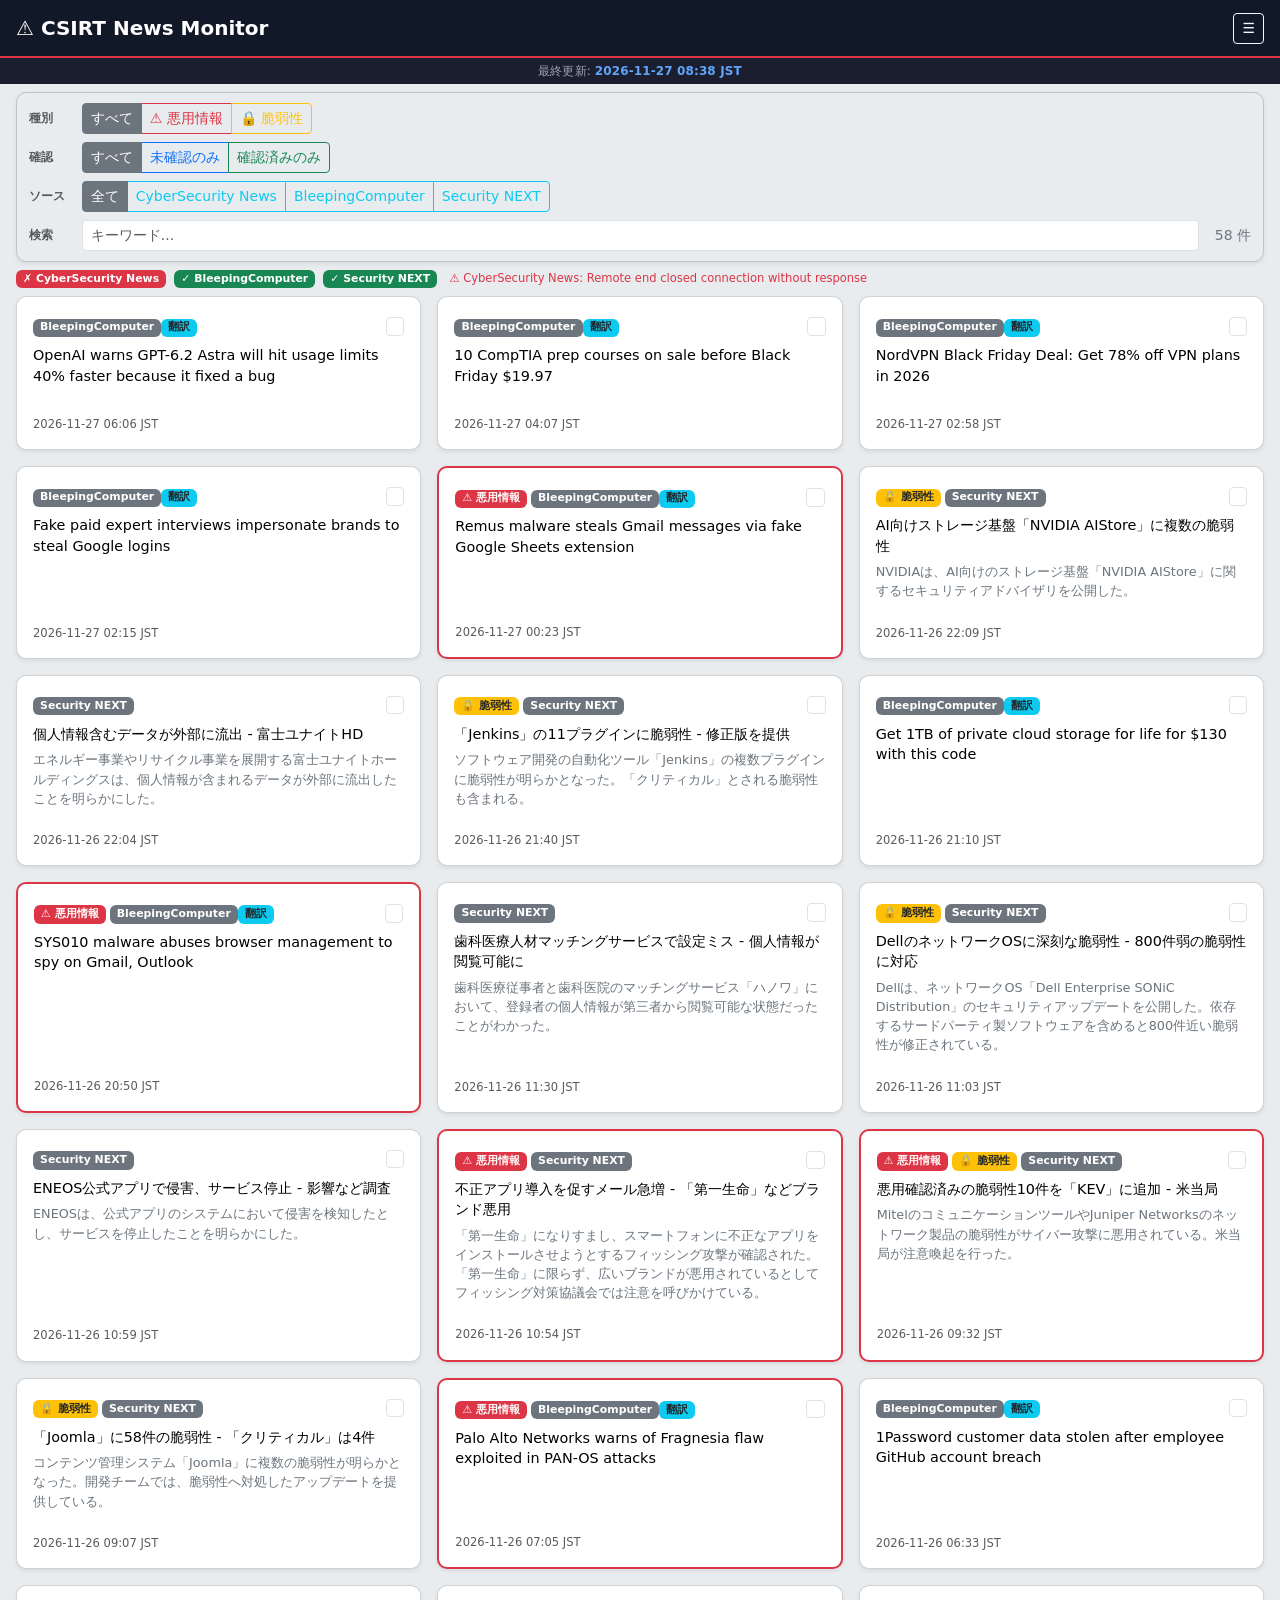
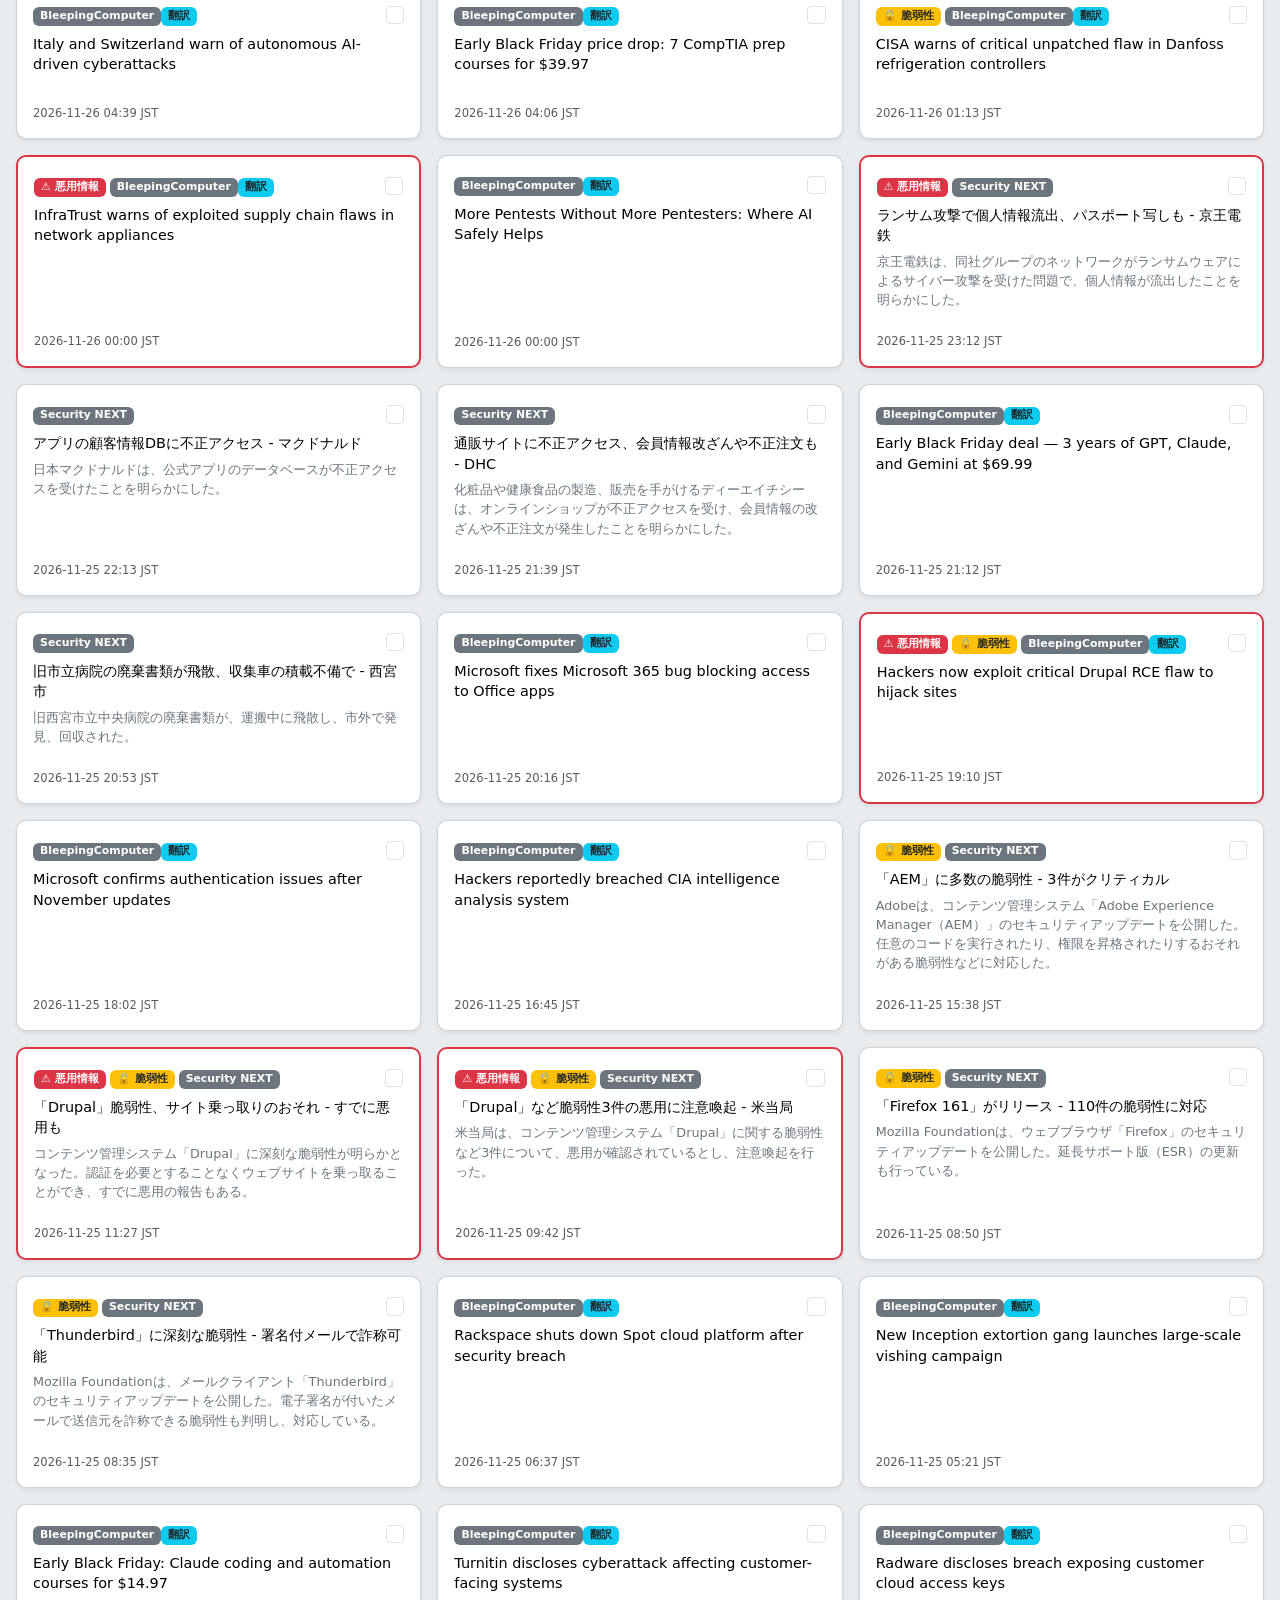
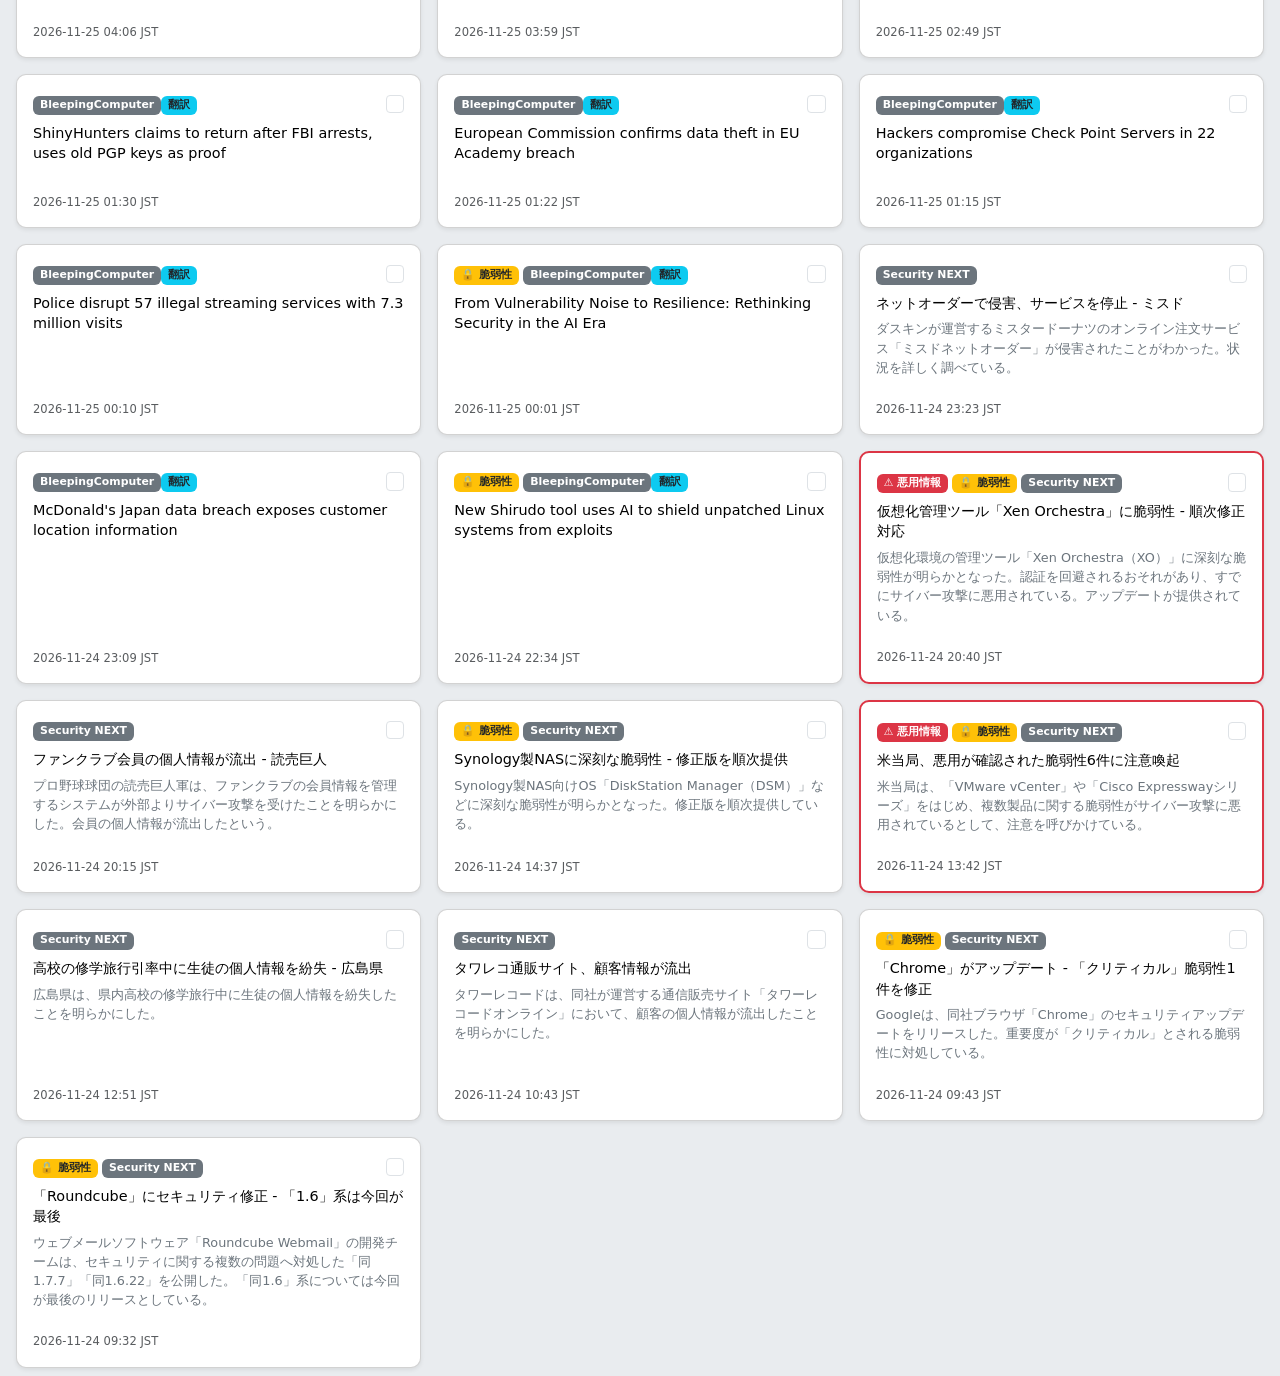
==== commit 5765860b: "Update security news [skip ci]" ====
--- a/docs/index.html
+++ b/docs/index.html
@@ -75,7 +75,7 @@
 
   <!-- ===== Schedule bar ===== -->
   <div class="schedule-bar text-center py-1 small">
-    最終更新: <strong>2026-11-26 23:53 JST</strong>
+    最終更新: <strong>2026-11-27 08:38 JST</strong>
   </div>
 
   <!-- ===== Main ===== -->
@@ -139,7 +139,7 @@
   <div class="pb-4 d-md-none"></div>
 
   <script>
-    const ALL_ARTICLES = [{"source": "Security NEXT", "lang": "ja", "title": "AI向けストレージ基盤「NVIDIA AIStore」に複数の脆弱性", "title_en": "AI向けストレージ基盤「NVIDIA AIStore」に複数の脆弱性", "link": "https://www.security-next.com/193302", "summary": "NVIDIAは、AI向けのストレージ基盤「NVIDIA AIStore」に関するセキュリティアドバイザリを公開した。", "summary_en": "NVIDIAは、AI向けのストレージ基盤「NVIDIA AIStore」に関するセキュリティアドバイザリを公開した。", "published": "2026-11-26 22:09 JST", "published_ts": 1795698549.0, "is_exploit": false, "is_vuln": true}, {"source": "Security NEXT", "lang": "ja", "title": "「Jenkins」の11プラグインに脆弱性 - 修正版を提供", "title_en": "「Jenkins」の11プラグインに脆弱性 - 修正版を提供", "link": "https://www.security-next.com/193385", "summary": "ソフトウェア開発の自動化ツール「Jenkins」の複数プラグインに脆弱性が明らかとなった。「クリティカル」とされる脆弱性も含まれる。", "summary_en": "ソフトウェア開発の自動化ツール「Jenkins」の複数プラグインに脆弱性が明らかとなった。「クリティカル」とされる脆弱性も含まれる。", "published": "2026-11-26 21:40 JST", "published_ts": 1795696803.0, "is_exploit": false, "is_vuln": true}, {"source": "BleepingComputer", "lang": "en", "title": "SYS010 malware abuses browser management to spy on Gmail, Outlook", "title_en": "SYS010 malware abuses browser management to spy on Gmail, Outlook", "link": "https://news.google.com/rss/articles/[base64]?oc=5", "summary": "", "summary_en": "", "published": "2026-11-26 20:50 JST", "published_ts": 1795693817.0, "is_exploit": true, "is_vuln": false}, {"source": "Security NEXT", "lang": "ja", "title": "DellのネットワークOSに深刻な脆弱性 - 800件弱の脆弱性に対応", "title_en": "DellのネットワークOSに深刻な脆弱性 - 800件弱の脆弱性に対応", "link": "https://www.security-next.com/193319", "summary": "Dellは、ネットワークOS「Dell Enterprise SONiC Distribution」のセキュリティアップデートを公開した。依存するサードパーティ製ソフトウェアを含めると800件近い脆弱性が修正されている。", "summary_en": "Dellは、ネットワークOS「Dell Enterprise SONiC Distribution」のセキュリティアップデートを公開した。依存するサードパーティ製ソフトウェアを含めると800件近い脆弱性が修正されている。", "published": "2026-11-26 11:03 JST", "published_ts": 1795658593.0, "is_exploit": false, "is_vuln": true}, {"source": "Security NEXT", "lang": "ja", "title": "ENEOS公式アプリで侵害、サービス停止 - 影響など調査", "title_en": "ENEOS公式アプリで侵害、サービス停止 - 影響など調査", "link": "https://www.security-next.com/193377", "summary": "ENEOSは、公式アプリのシステムにおいて侵害を検知したとし、サービスを停止したことを明らかにした。", "summary_en": "ENEOSは、公式アプリのシステムにおいて侵害を検知したとし、サービスを停止したことを明らかにした。", "published": "2026-11-26 10:59 JST", "published_ts": 1795658366.0, "is_exploit": false, "is_vuln": false}, {"source": "Security NEXT", "lang": "ja", "title": "不正アプリ導入を促すメール急増 - 「第一生命」などブランド悪用", "title_en": "不正アプリ導入を促すメール急増 - 「第一生命」などブランド悪用", "link": "https://www.security-next.com/193365", "summary": "「第一生命」になりすまし、スマートフォンに不正なアプリをインストールさせようとするフィッシング攻撃が確認された。「第一生命」に限らず、広いブランドが悪用されているとしてフィッシング対策協議会では注意を呼びかけている。", "summary_en": "「第一生命」になりすまし、スマートフォンに不正なアプリをインストールさせようとするフィッシング攻撃が確認された。「第一生命」に限らず、広いブランドが悪用されているとしてフィッシング対策協議会では注意を呼びかけている。", "published": "2026-11-26 10:54 JST", "published_ts": 1795658097.0, "is_exploit": true, "is_vuln": false}, {"source": "Security NEXT", "lang": "ja", "title": "悪用確認済みの脆弱性10件を「KEV」に追加 - 米当局", "title_en": "悪用確認済みの脆弱性10件を「KEV」に追加 - 米当局", "link": "https://www.security-next.com/193360", "summary": "MitelのコミュニケーションツールやJuniper Networksのネットワーク製品の脆弱性がサイバー攻撃に悪用されている。米当局が注意喚起を行った。", "summary_en": "MitelのコミュニケーションツールやJuniper Networksのネットワーク製品の脆弱性がサイバー攻撃に悪用されている。米当局が注意喚起を行った。", "published": "2026-11-26 09:32 JST", "published_ts": 1795653145.0, "is_exploit": true, "is_vuln": true}, {"source": "Security NEXT", "lang": "ja", "title": "「Joomla」に58件の脆弱性 - 「クリティカル」は4件", "title_en": "「Joomla」に58件の脆弱性 - 「クリティカル」は4件", "link": "https://www.security-next.com/193353", "summary": "コンテンツ管理システム「Joomla」に複数の脆弱性が明らかとなった。開発チームでは、脆弱性へ対処したアップデートを提供している。", "summary_en": "コンテンツ管理システム「Joomla」に複数の脆弱性が明らかとなった。開発チームでは、脆弱性へ対処したアップデートを提供している。", "published": "2026-11-26 09:07 JST", "published_ts": 1795651654.0, "is_exploit": false, "is_vuln": true}, {"source": "BleepingComputer", "lang": "en", "title": "Palo Alto Networks warns of Fragnesia flaw exploited in PAN-OS attacks", "title_en": "Palo Alto Networks warns of Fragnesia flaw exploited in PAN-OS attacks", "link": "https://news.google.com/rss/articles/[base64]?oc=5", "summary": "", "summary_en": "", "published": "2026-11-26 07:05 JST", "published_ts": 1795644309.0, "is_exploit": true, "is_vuln": false}, {"source": "BleepingComputer", "lang": "en", "title": "1Password customer data stolen after employee GitHub account breach", "title_en": "1Password customer data stolen after employee GitHub account breach", "link": "https://news.google.com/rss/articles/[base64]?oc=5", "summary": "", "summary_en": "", "published": "2026-11-26 06:33 JST", "published_ts": 1795642413.0, "is_exploit": false, "is_vuln": false}, {"source": "BleepingComputer", "lang": "en", "title": "Italy and Switzerland warn of autonomous AI-driven cyberattacks", "title_en": "Italy and Switzerland warn of autonomous AI-driven cyberattacks", "link": "https://news.google.com/rss/articles/[base64]?oc=5", "summary": "", "summary_en": "", "published": "2026-11-26 04:39 JST", "published_ts": 1795635571.0, "is_exploit": false, "is_vuln": false}, {"source": "BleepingComputer", "lang": "en", "title": "CISA warns of critical unpatched flaw in Danfoss refrigeration controllers", "title_en": "CISA warns of critical unpatched flaw in Danfoss refrigeration controllers", "link": "https://news.google.com/rss/articles/[base64]?oc=5", "summary": "", "summary_en": "", "published": "2026-11-26 01:13 JST", "published_ts": 1795623220.0, "is_exploit": false, "is_vuln": true}, {"source": "BleepingComputer", "lang": "en", "title": "InfraTrust warns of exploited supply chain flaws in network appliances", "title_en": "InfraTrust warns of exploited supply chain flaws in network appliances", "link": "https://news.google.com/rss/articles/[base64]?oc=5", "summary": "", "summary_en": "", "published": "2026-11-26 00:00 JST", "published_ts": 1795618800.0, "is_exploit": true, "is_vuln": false}, {"source": "BleepingComputer", "lang": "en", "title": "More Pentests Without More Pentesters: Where AI Safely Helps", "title_en": "More Pentests Without More Pentesters: Where AI Safely Helps", "link": "https://news.google.com/rss/articles/[base64]?oc=5", "summary": "", "summary_en": "", "published": "2026-11-26 00:00 JST", "published_ts": 1795618800.0, "is_exploit": false, "is_vuln": false}, {"source": "Security NEXT", "lang": "ja", "title": "ランサム攻撃で個人情報流出、パスポート写しも - 京王電鉄", "title_en": "ランサム攻撃で個人情報流出、パスポート写しも - 京王電鉄", "link": "https://www.security-next.com/193305", "summary": "京王電鉄は、同社グループのネットワークがランサムウェアによるサイバー攻撃を受けた問題で、個人情報が流出したことを明らかにした。", "summary_en": "京王電鉄は、同社グループのネットワークがランサムウェアによるサイバー攻撃を受けた問題で、個人情報が流出したことを明らかにした。", "published": "2026-11-25 23:12 JST", "published_ts": 1795615961.0, "is_exploit": true, "is_vuln": false}, {"source": "Security NEXT", "lang": "ja", "title": "アプリの顧客情報DBに不正アクセス - マクドナルド", "title_en": "アプリの顧客情報DBに不正アクセス - マクドナルド", "link": "https://www.security-next.com/193232", "summary": "日本マクドナルドは、公式アプリのデータベースが不正アクセスを受けたことを明らかにした。", "summary_en": "日本マクドナルドは、公式アプリのデータベースが不正アクセスを受けたことを明らかにした。", "published": "2026-11-25 22:13 JST", "published_ts": 1795612406.0, "is_exploit": false, "is_vuln": false}, {"source": "Security NEXT", "lang": "ja", "title": "通販サイトに不正アクセス、会員情報改ざんや不正注文も - DHC", "title_en": "通販サイトに不正アクセス、会員情報改ざんや不正注文も - DHC", "link": "https://www.security-next.com/193316", "summary": "化粧品や健康食品の製造、販売を手がけるディーエイチシーは、オンラインショップが不正アクセスを受け、会員情報の改ざんや不正注文が発生したことを明らかにした。", "summary_en": "化粧品や健康食品の製造、販売を手がけるディーエイチシーは、オンラインショップが不正アクセスを受け、会員情報の改ざんや不正注文が発生したことを明らかにした。", "published": "2026-11-25 21:39 JST", "published_ts": 1795610380.0, "is_exploit": false, "is_vuln": false}, {"source": "Security NEXT", "lang": "ja", "title": "旧市立病院の廃棄書類が飛散、収集車の積載不備で - 西宮市", "title_en": "旧市立病院の廃棄書類が飛散、収集車の積載不備で - 西宮市", "link": "https://www.security-next.com/193025", "summary": "旧西宮市立中央病院の廃棄書類が、運搬中に飛散し、市外で発見、回収された。", "summary_en": "旧西宮市立中央病院の廃棄書類が、運搬中に飛散し、市外で発見、回収された。", "published": "2026-11-25 20:53 JST", "published_ts": 1795607616.0, "is_exploit": false, "is_vuln": false}, {"source": "BleepingComputer", "lang": "en", "title": "Microsoft fixes Microsoft 365 bug blocking access to Office apps", "title_en": "Microsoft fixes Microsoft 365 bug blocking access to Office apps", "link": "https://news.google.com/rss/articles/[base64]?oc=5", "summary": "", "summary_en": "", "published": "2026-11-25 20:16 JST", "published_ts": 1795605392.0, "is_exploit": false, "is_vuln": false}, {"source": "BleepingComputer", "lang": "en", "title": "Hackers now exploit critical Drupal RCE flaw to hijack sites", "title_en": "Hackers now exploit critical Drupal RCE flaw to hijack sites", "link": "https://news.google.com/rss/articles/[base64]?oc=5", "summary": "", "summary_en": "", "published": "2026-11-25 19:10 JST", "published_ts": 1795601420.0, "is_exploit": true, "is_vuln": true}, {"source": "BleepingComputer", "lang": "en", "title": "Microsoft confirms authentication issues after November updates", "title_en": "Microsoft confirms authentication issues after November updates", "link": "https://news.google.com/rss/articles/[base64]?oc=5", "summary": "", "summary_en": "", "published": "2026-11-25 18:02 JST", "published_ts": 1795597377.0, "is_exploit": false, "is_vuln": false}, {"source": "BleepingComputer", "lang": "en", "title": "Hackers reportedly breached CIA intelligence analysis system", "title_en": "Hackers reportedly breached CIA intelligence analysis system", "link": "https://news.google.com/rss/articles/[base64]?oc=5", "summary": "", "summary_en": "", "published": "2026-11-25 16:45 JST", "published_ts": 1795592703.0, "is_exploit": false, "is_vuln": false}, {"source": "Security NEXT", "lang": "ja", "title": "「AEM」に多数の脆弱性 - 3件がクリティカル", "title_en": "「AEM」に多数の脆弱性 - 3件がクリティカル", "link": "https://www.security-next.com/193325", "summary": "Adobeは、コンテンツ管理システム「Adobe Experience Manager（AEM）」のセキュリティアップデートを公開した。任意のコードを実行されたり、権限を昇格されたりするおそれがある脆弱性などに対応した。", "summary_en": "Adobeは、コンテンツ管理システム「Adobe Experience Manager（AEM）」のセキュリティアップデートを公開した。任意のコードを実行されたり、権限を昇格されたりするおそれがある脆弱性などに対応した。", "published": "2026-11-25 15:38 JST", "published_ts": 1795588684.0, "is_exploit": false, "is_vuln": true}, {"source": "Security NEXT", "lang": "ja", "title": "「Drupal」脆弱性、サイト乗っ取りのおそれ - すでに悪用も", "title_en": "「Drupal」脆弱性、サイト乗っ取りのおそれ - すでに悪用も", "link": "https://www.security-next.com/193298", "summary": "コンテンツ管理システム「Drupal」に深刻な脆弱性が明らかとなった。認証を必要とすることなくウェブサイトを乗っ取ることができ、すでに悪用の報告もある。", "summary_en": "コンテンツ管理システム「Drupal」に深刻な脆弱性が明らかとなった。認証を必要とすることなくウェブサイトを乗っ取ることができ、すでに悪用の報告もある。", "published": "2026-11-25 11:27 JST", "published_ts": 1795573633.0, "is_exploit": true, "is_vuln": true}, {"source": "Security NEXT", "lang": "ja", "title": "「Drupal」など脆弱性3件の悪用に注意喚起 - 米当局", "title_en": "「Drupal」など脆弱性3件の悪用に注意喚起 - 米当局", "link": "https://www.security-next.com/193290", "summary": "米当局は、コンテンツ管理システム「Drupal」に関する脆弱性など3件について、悪用が確認されているとし、注意喚起を行った。", "summary_en": "米当局は、コンテンツ管理システム「Drupal」に関する脆弱性など3件について、悪用が確認されているとし、注意喚起を行った。", "published": "2026-11-25 09:42 JST", "published_ts": 1795567335.0, "is_exploit": true, "is_vuln": true}, {"source": "Security NEXT", "lang": "ja", "title": "「Firefox 161」がリリース - 110件の脆弱性に対応", "title_en": "「Firefox 161」がリリース - 110件の脆弱性に対応", "link": "https://www.security-next.com/193284", "summary": "Mozilla Foundationは、ウェブブラウザ「Firefox」のセキュリティアップデートを公開した。延長サポート版（ESR）の更新も行っている。", "summary_en": "Mozilla Foundationは、ウェブブラウザ「Firefox」のセキュリティアップデートを公開した。延長サポート版（ESR）の更新も行っている。", "published": "2026-11-25 08:50 JST", "published_ts": 1795564206.0, "is_exploit": false, "is_vuln": true}, {"source": "Security NEXT", "lang": "ja", "title": "「Thunderbird」に深刻な脆弱性 - 署名付メールで詐称可能", "title_en": "「Thunderbird」に深刻な脆弱性 - 署名付メールで詐称可能", "link": "https://www.security-next.com/193277", "summary": "Mozilla Foundationは、メールクライアント「Thunderbird」のセキュリティアップデートを公開した。電子署名が付いたメールで送信元を詐称できる脆弱性も判明し、対応している。", "summary_en": "Mozilla Foundationは、メールクライアント「Thunderbird」のセキュリティアップデートを公開した。電子署名が付いたメールで送信元を詐称できる脆弱性も判明し、対応している。", "published": "2026-11-25 08:35 JST", "published_ts": 1795563302.0, "is_exploit": false, "is_vuln": true}, {"source": "BleepingComputer", "lang": "en", "title": "Rackspace shuts down Spot cloud platform after security breach", "title_en": "Rackspace shuts down Spot cloud platform after security breach", "link": "https://news.google.com/rss/articles/[base64]?oc=5", "summary": "", "summary_en": "", "published": "2026-11-25 06:37 JST", "published_ts": 1795556250.0, "is_exploit": false, "is_vuln": false}, {"source": "BleepingComputer", "lang": "en", "title": "New Inception extortion gang launches large-scale vishing campaign", "title_en": "New Inception extortion gang launches large-scale vishing campaign", "link": "https://news.google.com/rss/articles/[base64]?oc=5", "summary": "", "summary_en": "", "published": "2026-11-25 05:21 JST", "published_ts": 1795551680.0, "is_exploit": false, "is_vuln": false}, {"source": "BleepingComputer", "lang": "en", "title": "Early Black Friday: Claude coding and automation courses for $14.97", "title_en": "Early Black Friday: Claude coding and automation courses for $14.97", "link": "https://news.google.com/rss/articles/[base64]?oc=5", "summary": "", "summary_en": "", "published": "2026-11-25 04:06 JST", "published_ts": 1795547180.0, "is_exploit": false, "is_vuln": false}, {"source": "BleepingComputer", "lang": "en", "title": "Turnitin discloses cyberattack affecting customer-facing systems", "title_en": "Turnitin discloses cyberattack affecting customer-facing systems", "link": "https://news.google.com/rss/articles/[base64]?oc=5", "summary": "", "summary_en": "", "published": "2026-11-25 03:59 JST", "published_ts": 1795546792.0, "is_exploit": false, "is_vuln": false}, {"source": "BleepingComputer", "lang": "en", "title": "Radware discloses breach exposing customer cloud access keys", "title_en": "Radware discloses breach exposing customer cloud access keys", "link": "https://news.google.com/rss/articles/[base64]?oc=5", "summary": "", "summary_en": "", "published": "2026-11-25 02:49 JST", "published_ts": 1795542545.0, "is_exploit": false, "is_vuln": false}, {"source": "BleepingComputer", "lang": "en", "title": "ShinyHunters claims to return after FBI arrests, uses old PGP keys as proof", "title_en": "ShinyHunters claims to return after FBI arrests, uses old PGP keys as proof", "link": "https://news.google.com/rss/articles/[base64]?oc=5", "summary": "", "summary_en": "", "published": "2026-11-25 01:30 JST", "published_ts": 1795537819.0, "is_exploit": false, "is_vuln": false}, {"source": "BleepingComputer", "lang": "en", "title": "European Commission confirms data theft in EU Academy breach", "title_en": "European Commission confirms data theft in EU Academy breach", "link": "https://news.google.com/rss/articles/[base64]?oc=5", "summary": "", "summary_en": "", "published": "2026-11-25 01:22 JST", "published_ts": 1795537364.0, "is_exploit": false, "is_vuln": false}, {"source": "BleepingComputer", "lang": "en", "title": "Hackers compromise Check Point Servers in 22 organizations", "title_en": "Hackers compromise Check Point Servers in 22 organizations", "link": "https://news.google.com/rss/articles/[base64]?oc=5", "summary": "", "summary_en": "", "published": "2026-11-25 01:15 JST", "published_ts": 1795536923.0, "is_exploit": false, "is_vuln": false}, {"source": "BleepingComputer", "lang": "en", "title": "Police disrupt 57 illegal streaming services with 7.3 million visits", "title_en": "Police disrupt 57 illegal streaming services with 7.3 million visits", "link": "https://news.google.com/rss/articles/[base64]?oc=5", "summary": "", "summary_en": "", "published": "2026-11-25 00:10 JST", "published_ts": 1795533010.0, "is_exploit": false, "is_vuln": false}, {"source": "BleepingComputer", "lang": "en", "title": "From Vulnerability Noise to Resilience: Rethinking Security in the AI Era", "title_en": "From Vulnerability Noise to Resilience: Rethinking Security in the AI Era", "link": "https://news.google.com/rss/articles/[base64]?oc=5", "summary": "", "summary_en": "", "published": "2026-11-25 00:01 JST", "published_ts": 1795532460.0, "is_exploit": false, "is_vuln": true}, {"source": "Security NEXT", "lang": "ja", "title": "ネットオーダーで侵害、サービスを停止 - ミスド", "title_en": "ネットオーダーで侵害、サービスを停止 - ミスド", "link": "https://www.security-next.com/193086", "summary": "ダスキンが運営するミスタードーナツのオンライン注文サービス「ミスドネットオーダー」が侵害されたことがわかった。状況を詳しく調べている。", "summary_en": "ダスキンが運営するミスタードーナツのオンライン注文サービス「ミスドネットオーダー」が侵害されたことがわかった。状況を詳しく調べている。", "published": "2026-11-24 23:23 JST", "published_ts": 1795530229.0, "is_exploit": false, "is_vuln": false}, {"source": "BleepingComputer", "lang": "en", "title": "McDonald's Japan data breach exposes customer location information", "title_en": "McDonald's Japan data breach exposes customer location information", "link": "https://news.google.com/rss/articles/[base64]?oc=5", "summary": "", "summary_en": "", "published": "2026-11-24 23:09 JST", "published_ts": 1795529377.0, "is_exploit": false, "is_vuln": false}, {"source": "BleepingComputer", "lang": "en", "title": "New Shirudo tool uses AI to shield unpatched Linux systems from exploits", "title_en": "New Shirudo tool uses AI to shield unpatched Linux systems from exploits", "link": "https://news.google.com/rss/articles/[base64]?oc=5", "summary": "", "summary_en": "", "published": "2026-11-24 22:34 JST", "published_ts": 1795527263.0, "is_exploit": false, "is_vuln": true}, {"source": "Security NEXT", "lang": "ja", "title": "仮想化管理ツール「Xen Orchestra」に脆弱性 - 順次修正対応", "title_en": "仮想化管理ツール「Xen Orchestra」に脆弱性 - 順次修正対応", "link": "https://www.security-next.com/193248", "summary": "仮想化環境の管理ツール「Xen Orchestra（XO）」に深刻な脆弱性が明らかとなった。認証を回避されるおそれがあり、すでにサイバー攻撃に悪用されている。アップデートが提供されている。", "summary_en": "仮想化環境の管理ツール「Xen Orchestra（XO）」に深刻な脆弱性が明らかとなった。認証を回避されるおそれがあり、すでにサイバー攻撃に悪用されている。アップデートが提供されている。", "published": "2026-11-24 20:40 JST", "published_ts": 1795520419.0, "is_exploit": true, "is_vuln": true}, {"source": "Security NEXT", "lang": "ja", "title": "ファンクラブ会員の個人情報が流出 - 読売巨人", "title_en": "ファンクラブ会員の個人情報が流出 - 読売巨人", "link": "https://www.security-next.com/192864", "summary": "プロ野球球団の読売巨人軍は、ファンクラブの会員情報を管理するシステムが外部よりサイバー攻撃を受けたことを明らかにした。会員の個人情報が流出したという。", "summary_en": "プロ野球球団の読売巨人軍は、ファンクラブの会員情報を管理するシステムが外部よりサイバー攻撃を受けたことを明らかにした。会員の個人情報が流出したという。", "published": "2026-11-24 20:15 JST", "published_ts": 1795518933.0, "is_exploit": false, "is_vuln": false}, {"source": "Security NEXT", "lang": "ja", "title": "Synology製NASに深刻な脆弱性 - 修正版を順次提供", "title_en": "Synology製NASに深刻な脆弱性 - 修正版を順次提供", "link": "https://www.security-next.com/193243", "summary": "Synology製NAS向けOS「DiskStation Manager（DSM）」などに深刻な脆弱性が明らかとなった。修正版を順次提供している。", "summary_en": "Synology製NAS向けOS「DiskStation Manager（DSM）」などに深刻な脆弱性が明らかとなった。修正版を順次提供している。", "published": "2026-11-24 14:37 JST", "published_ts": 1795498657.0, "is_exploit": false, "is_vuln": true}, {"source": "Security NEXT", "lang": "ja", "title": "米当局、悪用が確認された脆弱性6件に注意喚起", "title_en": "米当局、悪用が確認された脆弱性6件に注意喚起", "link": "https://www.security-next.com/193221", "summary": "米当局は、「VMware vCenter」や「Cisco Expresswayシリーズ」をはじめ、複数製品に関する脆弱性がサイバー攻撃に悪用されているとして、注意を呼びかけている。", "summary_en": "米当局は、「VMware vCenter」や「Cisco Expresswayシリーズ」をはじめ、複数製品に関する脆弱性がサイバー攻撃に悪用されているとして、注意を呼びかけている。", "published": "2026-11-24 13:42 JST", "published_ts": 1795495347.0, "is_exploit": true, "is_vuln": true}, {"source": "Security NEXT", "lang": "ja", "title": "高校の修学旅行引率中に生徒の個人情報を紛失 - 広島県", "title_en": "高校の修学旅行引率中に生徒の個人情報を紛失 - 広島県", "link": "https://www.security-next.com/192872", "summary": "広島県は、県内高校の修学旅行中に生徒の個人情報を紛失したことを明らかにした。", "summary_en": "広島県は、県内高校の修学旅行中に生徒の個人情報を紛失したことを明らかにした。", "published": "2026-11-24 12:51 JST", "published_ts": 1795492303.0, "is_exploit": false, "is_vuln": false}, {"source": "Security NEXT", "lang": "ja", "title": "タワレコ通販サイト、顧客情報が流出", "title_en": "タワレコ通販サイト、顧客情報が流出", "link": "https://www.security-next.com/193228", "summary": "タワーレコードは、同社が運営する通信販売サイト「タワーレコードオンライン」において、顧客の個人情報が流出したことを明らかにした。", "summary_en": "タワーレコードは、同社が運営する通信販売サイト「タワーレコードオンライン」において、顧客の個人情報が流出したことを明らかにした。", "published": "2026-11-24 10:43 JST", "published_ts": 1795484585.0, "is_exploit": false, "is_vuln": false}, {"source": "Security NEXT", "lang": "ja", "title": "「Chrome」がアップデート - 「クリティカル」脆弱性1件を修正", "title_en": "「Chrome」がアップデート - 「クリティカル」脆弱性1件を修正", "link": "https://www.security-next.com/193218", "summary": "Googleは、同社ブラウザ「Chrome」のセキュリティアップデートをリリースした。重要度が「クリティカル」とされる脆弱性に対処している。", "summary_en": "Googleは、同社ブラウザ「Chrome」のセキュリティアップデートをリリースした。重要度が「クリティカル」とされる脆弱性に対処している。", "published": "2026-11-24 09:43 JST", "published_ts": 1795481011.0, "is_exploit": false, "is_vuln": true}, {"source": "Security NEXT", "lang": "ja", "title": "「Roundcube」にセキュリティ修正 - 「1.6」系は今回が最後", "title_en": "「Roundcube」にセキュリティ修正 - 「1.6」系は今回が最後", "link": "https://www.security-next.com/193210", "summary": "ウェブメールソフトウェア「Roundcube Webmail」の開発チームは、セキュリティに関する複数の問題へ対処した「同1.7.7」「同1.6.22」を公開した。「同1.6」系については今回が最後のリリースとしている。", "summary_en": "ウェブメールソフトウェア「Roundcube Webmail」の開発チームは、セキュリティに関する複数の問題へ対処した「同1.7.7」「同1.6.22」を公開した。「同1.6」系については今回が最後のリリースとしている。", "published": "2026-11-24 09:32 JST", "published_ts": 1795480362.0, "is_exploit": false, "is_vuln": true}, {"source": "Security NEXT", "lang": "ja", "title": "先週注目された記事（2026年11月15日〜2026年11月21日）", "title_en": "先週注目された記事（2026年11月15日〜2026年11月21日）", "link": "https://www.security-next.com/193208", "summary": "2026年11月15日から2026年11月21日までの1週間にSecurity NEXTにおいて注目度が高かった上位10記事は以下のとおり。", "summary_en": "2026年11月15日から2026年11月21日までの1週間にSecurity NEXTにおいて注目度が高かった上位10記事は以下のとおり。", "published": "2026-11-24 08:15 JST", "published_ts": 1795475716.0, "is_exploit": false, "is_vuln": false}, {"source": "BleepingComputer", "lang": "en", "title": "South Korea’s power giant KEPCO confirms data breach impacting 1.5 million", "title_en": "South Korea’s power giant KEPCO confirms data breach impacting 1.5 million", "link": "https://news.google.com/rss/articles/[base64]?oc=5", "summary": "", "summary_en": "", "published": "2026-11-24 05:54 JST", "published_ts": 1795467291.0, "is_exploit": false, "is_vuln": false}, {"source": "BleepingComputer", "lang": "en", "title": "OpenRouter drops AI providers over leaked prompts and secrets", "title_en": "OpenRouter drops AI providers over leaked prompts and secrets", "link": "https://news.google.com/rss/articles/[base64]?oc=5", "summary": "", "summary_en": "", "published": "2026-11-24 05:00 JST", "published_ts": 1795464020.0, "is_exploit": false, "is_vuln": false}, {"source": "BleepingComputer", "lang": "en", "title": "Microsoft Azure flaw exploited to steal customers' API credentials", "title_en": "Microsoft Azure flaw exploited to steal customers' API credentials", "link": "https://news.google.com/rss/articles/[base64]?oc=5", "summary": "", "summary_en": "", "published": "2026-11-24 04:42 JST", "published_ts": 1795462940.0, "is_exploit": true, "is_vuln": false}, {"source": "BleepingComputer", "lang": "en", "title": "Spanish LaLiga confirms hackers stole soccer fans’ personal data", "title_en": "Spanish LaLiga confirms hackers stole soccer fans’ personal data", "link": "https://news.google.com/rss/articles/[base64]?oc=5", "summary": "", "summary_en": "", "published": "2026-11-24 03:38 JST", "published_ts": 1795459120.0, "is_exploit": false, "is_vuln": false}, {"source": "BleepingComputer", "lang": "en", "title": "GlobeTopper loses $2.5 million after hackers steal $70k in gift cards", "title_en": "GlobeTopper loses $2.5 million after hackers steal $70k in gift cards", "link": "https://news.google.com/rss/articles/[base64]?oc=5", "summary": "", "summary_en": "", "published": "2026-11-24 01:50 JST", "published_ts": 1795452601.0, "is_exploit": false, "is_vuln": false}, {"source": "BleepingComputer", "lang": "en", "title": "AI Agents Are Creating a Shared Responsibility Gap", "title_en": "AI Agents Are Creating a Shared Responsibility Gap", "link": "https://news.google.com/rss/articles/[base64]?oc=5", "summary": "", "summary_en": "", "published": "2026-11-24 00:00 JST", "published_ts": 1795446000.0, "is_exploit": false, "is_vuln": false}];
+    const ALL_ARTICLES = [{"source": "BleepingComputer", "lang": "en", "title": "OpenAI warns GPT-6.2 Astra will hit usage limits 40% faster because it fixed a bug", "title_en": "OpenAI warns GPT-6.2 Astra will hit usage limits 40% faster because it fixed a bug", "link": "https://news.google.com/rss/articles/[base64]?oc=5", "summary": "", "summary_en": "", "published": "2026-11-27 06:06 JST", "published_ts": 1795727182.0, "is_exploit": false, "is_vuln": false}, {"source": "BleepingComputer", "lang": "en", "title": "10 CompTIA prep courses on sale before Black Friday $19.97", "title_en": "10 CompTIA prep courses on sale before Black Friday $19.97", "link": "https://news.google.com/rss/articles/[base64]?oc=5", "summary": "", "summary_en": "", "published": "2026-11-27 04:07 JST", "published_ts": 1795720041.0, "is_exploit": false, "is_vuln": false}, {"source": "BleepingComputer", "lang": "en", "title": "NordVPN Black Friday Deal: Get 78% off VPN plans in 2026", "title_en": "NordVPN Black Friday Deal: Get 78% off VPN plans in 2026", "link": "https://news.google.com/rss/articles/[base64]?oc=5", "summary": "", "summary_en": "", "published": "2026-11-27 02:58 JST", "published_ts": 1795715922.0, "is_exploit": false, "is_vuln": false}, {"source": "BleepingComputer", "lang": "en", "title": "Fake paid expert interviews impersonate brands to steal Google logins", "title_en": "Fake paid expert interviews impersonate brands to steal Google logins", "link": "https://news.google.com/rss/articles/[base64]?oc=5", "summary": "", "summary_en": "", "published": "2026-11-27 02:15 JST", "published_ts": 1795713300.0, "is_exploit": false, "is_vuln": false}, {"source": "BleepingComputer", "lang": "en", "title": "Remus malware steals Gmail messages via fake Google Sheets extension", "title_en": "Remus malware steals Gmail messages via fake Google Sheets extension", "link": "https://news.google.com/rss/articles/[base64]?oc=5", "summary": "", "summary_en": "", "published": "2026-11-27 00:23 JST", "published_ts": 1795706608.0, "is_exploit": true, "is_vuln": false}, {"source": "Security NEXT", "lang": "ja", "title": "AI向けストレージ基盤「NVIDIA AIStore」に複数の脆弱性", "title_en": "AI向けストレージ基盤「NVIDIA AIStore」に複数の脆弱性", "link": "https://www.security-next.com/193302", "summary": "NVIDIAは、AI向けのストレージ基盤「NVIDIA AIStore」に関するセキュリティアドバイザリを公開した。", "summary_en": "NVIDIAは、AI向けのストレージ基盤「NVIDIA AIStore」に関するセキュリティアドバイザリを公開した。", "published": "2026-11-26 22:09 JST", "published_ts": 1795698549.0, "is_exploit": false, "is_vuln": true}, {"source": "Security NEXT", "lang": "ja", "title": "個人情報含むデータが外部に流出 - 富士ユナイトHD", "title_en": "個人情報含むデータが外部に流出 - 富士ユナイトHD", "link": "https://www.security-next.com/193313", "summary": "エネルギー事業やリサイクル事業を展開する富士ユナイトホールディングスは、個人情報が含まれるデータが外部に流出したことを明らかにした。", "summary_en": "エネルギー事業やリサイクル事業を展開する富士ユナイトホールディングスは、個人情報が含まれるデータが外部に流出したことを明らかにした。", "published": "2026-11-26 22:04 JST", "published_ts": 1795698297.0, "is_exploit": false, "is_vuln": false}, {"source": "Security NEXT", "lang": "ja", "title": "「Jenkins」の11プラグインに脆弱性 - 修正版を提供", "title_en": "「Jenkins」の11プラグインに脆弱性 - 修正版を提供", "link": "https://www.security-next.com/193385", "summary": "ソフトウェア開発の自動化ツール「Jenkins」の複数プラグインに脆弱性が明らかとなった。「クリティカル」とされる脆弱性も含まれる。", "summary_en": "ソフトウェア開発の自動化ツール「Jenkins」の複数プラグインに脆弱性が明らかとなった。「クリティカル」とされる脆弱性も含まれる。", "published": "2026-11-26 21:40 JST", "published_ts": 1795696803.0, "is_exploit": false, "is_vuln": true}, {"source": "BleepingComputer", "lang": "en", "title": "Get 1TB of private cloud storage for life for $130 with this code", "title_en": "Get 1TB of private cloud storage for life for $130 with this code", "link": "https://news.google.com/rss/articles/[base64]?oc=5", "summary": "", "summary_en": "", "published": "2026-11-26 21:10 JST", "published_ts": 1795695017.0, "is_exploit": false, "is_vuln": false}, {"source": "BleepingComputer", "lang": "en", "title": "SYS010 malware abuses browser management to spy on Gmail, Outlook", "title_en": "SYS010 malware abuses browser management to spy on Gmail, Outlook", "link": "https://news.google.com/rss/articles/[base64]?oc=5", "summary": "", "summary_en": "", "published": "2026-11-26 20:50 JST", "published_ts": 1795693817.0, "is_exploit": true, "is_vuln": false}, {"source": "Security NEXT", "lang": "ja", "title": "歯科医療人材マッチングサービスで設定ミス - 個人情報が閲覧可能に", "title_en": "歯科医療人材マッチングサービスで設定ミス - 個人情報が閲覧可能に", "link": "https://www.security-next.com/192812", "summary": "歯科医療従事者と歯科医院のマッチングサービス「ハノワ」において、登録者の個人情報が第三者から閲覧可能な状態だったことがわかった。", "summary_en": "歯科医療従事者と歯科医院のマッチングサービス「ハノワ」において、登録者の個人情報が第三者から閲覧可能な状態だったことがわかった。", "published": "2026-11-26 11:30 JST", "published_ts": 1795660237.0, "is_exploit": false, "is_vuln": false}, {"source": "Security NEXT", "lang": "ja", "title": "DellのネットワークOSに深刻な脆弱性 - 800件弱の脆弱性に対応", "title_en": "DellのネットワークOSに深刻な脆弱性 - 800件弱の脆弱性に対応", "link": "https://www.security-next.com/193319", "summary": "Dellは、ネットワークOS「Dell Enterprise SONiC Distribution」のセキュリティアップデートを公開した。依存するサードパーティ製ソフトウェアを含めると800件近い脆弱性が修正されている。", "summary_en": "Dellは、ネットワークOS「Dell Enterprise SONiC Distribution」のセキュリティアップデートを公開した。依存するサードパーティ製ソフトウェアを含めると800件近い脆弱性が修正されている。", "published": "2026-11-26 11:03 JST", "published_ts": 1795658593.0, "is_exploit": false, "is_vuln": true}, {"source": "Security NEXT", "lang": "ja", "title": "ENEOS公式アプリで侵害、サービス停止 - 影響など調査", "title_en": "ENEOS公式アプリで侵害、サービス停止 - 影響など調査", "link": "https://www.security-next.com/193377", "summary": "ENEOSは、公式アプリのシステムにおいて侵害を検知したとし、サービスを停止したことを明らかにした。", "summary_en": "ENEOSは、公式アプリのシステムにおいて侵害を検知したとし、サービスを停止したことを明らかにした。", "published": "2026-11-26 10:59 JST", "published_ts": 1795658366.0, "is_exploit": false, "is_vuln": false}, {"source": "Security NEXT", "lang": "ja", "title": "不正アプリ導入を促すメール急増 - 「第一生命」などブランド悪用", "title_en": "不正アプリ導入を促すメール急増 - 「第一生命」などブランド悪用", "link": "https://www.security-next.com/193365", "summary": "「第一生命」になりすまし、スマートフォンに不正なアプリをインストールさせようとするフィッシング攻撃が確認された。「第一生命」に限らず、広いブランドが悪用されているとしてフィッシング対策協議会では注意を呼びかけている。", "summary_en": "「第一生命」になりすまし、スマートフォンに不正なアプリをインストールさせようとするフィッシング攻撃が確認された。「第一生命」に限らず、広いブランドが悪用されているとしてフィッシング対策協議会では注意を呼びかけている。", "published": "2026-11-26 10:54 JST", "published_ts": 1795658097.0, "is_exploit": true, "is_vuln": false}, {"source": "Security NEXT", "lang": "ja", "title": "悪用確認済みの脆弱性10件を「KEV」に追加 - 米当局", "title_en": "悪用確認済みの脆弱性10件を「KEV」に追加 - 米当局", "link": "https://www.security-next.com/193360", "summary": "MitelのコミュニケーションツールやJuniper Networksのネットワーク製品の脆弱性がサイバー攻撃に悪用されている。米当局が注意喚起を行った。", "summary_en": "MitelのコミュニケーションツールやJuniper Networksのネットワーク製品の脆弱性がサイバー攻撃に悪用されている。米当局が注意喚起を行った。", "published": "2026-11-26 09:32 JST", "published_ts": 1795653145.0, "is_exploit": true, "is_vuln": true}, {"source": "Security NEXT", "lang": "ja", "title": "「Joomla」に58件の脆弱性 - 「クリティカル」は4件", "title_en": "「Joomla」に58件の脆弱性 - 「クリティカル」は4件", "link": "https://www.security-next.com/193353", "summary": "コンテンツ管理システム「Joomla」に複数の脆弱性が明らかとなった。開発チームでは、脆弱性へ対処したアップデートを提供している。", "summary_en": "コンテンツ管理システム「Joomla」に複数の脆弱性が明らかとなった。開発チームでは、脆弱性へ対処したアップデートを提供している。", "published": "2026-11-26 09:07 JST", "published_ts": 1795651654.0, "is_exploit": false, "is_vuln": true}, {"source": "BleepingComputer", "lang": "en", "title": "Palo Alto Networks warns of Fragnesia flaw exploited in PAN-OS attacks", "title_en": "Palo Alto Networks warns of Fragnesia flaw exploited in PAN-OS attacks", "link": "https://news.google.com/rss/articles/[base64]?oc=5", "summary": "", "summary_en": "", "published": "2026-11-26 07:05 JST", "published_ts": 1795644309.0, "is_exploit": true, "is_vuln": false}, {"source": "BleepingComputer", "lang": "en", "title": "1Password customer data stolen after employee GitHub account breach", "title_en": "1Password customer data stolen after employee GitHub account breach", "link": "https://news.google.com/rss/articles/[base64]?oc=5", "summary": "", "summary_en": "", "published": "2026-11-26 06:33 JST", "published_ts": 1795642413.0, "is_exploit": false, "is_vuln": false}, {"source": "BleepingComputer", "lang": "en", "title": "Italy and Switzerland warn of autonomous AI-driven cyberattacks", "title_en": "Italy and Switzerland warn of autonomous AI-driven cyberattacks", "link": "https://news.google.com/rss/articles/[base64]?oc=5", "summary": "", "summary_en": "", "published": "2026-11-26 04:39 JST", "published_ts": 1795635571.0, "is_exploit": false, "is_vuln": false}, {"source": "BleepingComputer", "lang": "en", "title": "Early Black Friday price drop: 7 CompTIA prep courses for $39.97", "title_en": "Early Black Friday price drop: 7 CompTIA prep courses for $39.97", "link": "https://news.google.com/rss/articles/[base64]?oc=5", "summary": "", "summary_en": "", "published": "2026-11-26 04:06 JST", "published_ts": 1795633580.0, "is_exploit": false, "is_vuln": false}, {"source": "BleepingComputer", "lang": "en", "title": "CISA warns of critical unpatched flaw in Danfoss refrigeration controllers", "title_en": "CISA warns of critical unpatched flaw in Danfoss refrigeration controllers", "link": "https://news.google.com/rss/articles/[base64]?oc=5", "summary": "", "summary_en": "", "published": "2026-11-26 01:13 JST", "published_ts": 1795623220.0, "is_exploit": false, "is_vuln": true}, {"source": "BleepingComputer", "lang": "en", "title": "InfraTrust warns of exploited supply chain flaws in network appliances", "title_en": "InfraTrust warns of exploited supply chain flaws in network appliances", "link": "https://news.google.com/rss/articles/[base64]?oc=5", "summary": "", "summary_en": "", "published": "2026-11-26 00:00 JST", "published_ts": 1795618800.0, "is_exploit": true, "is_vuln": false}, {"source": "BleepingComputer", "lang": "en", "title": "More Pentests Without More Pentesters: Where AI Safely Helps", "title_en": "More Pentests Without More Pentesters: Where AI Safely Helps", "link": "https://news.google.com/rss/articles/[base64]?oc=5", "summary": "", "summary_en": "", "published": "2026-11-26 00:00 JST", "published_ts": 1795618800.0, "is_exploit": false, "is_vuln": false}, {"source": "Security NEXT", "lang": "ja", "title": "ランサム攻撃で個人情報流出、パスポート写しも - 京王電鉄", "title_en": "ランサム攻撃で個人情報流出、パスポート写しも - 京王電鉄", "link": "https://www.security-next.com/193305", "summary": "京王電鉄は、同社グループのネットワークがランサムウェアによるサイバー攻撃を受けた問題で、個人情報が流出したことを明らかにした。", "summary_en": "京王電鉄は、同社グループのネットワークがランサムウェアによるサイバー攻撃を受けた問題で、個人情報が流出したことを明らかにした。", "published": "2026-11-25 23:12 JST", "published_ts": 1795615961.0, "is_exploit": true, "is_vuln": false}, {"source": "Security NEXT", "lang": "ja", "title": "アプリの顧客情報DBに不正アクセス - マクドナルド", "title_en": "アプリの顧客情報DBに不正アクセス - マクドナルド", "link": "https://www.security-next.com/193232", "summary": "日本マクドナルドは、公式アプリのデータベースが不正アクセスを受けたことを明らかにした。", "summary_en": "日本マクドナルドは、公式アプリのデータベースが不正アクセスを受けたことを明らかにした。", "published": "2026-11-25 22:13 JST", "published_ts": 1795612406.0, "is_exploit": false, "is_vuln": false}, {"source": "Security NEXT", "lang": "ja", "title": "通販サイトに不正アクセス、会員情報改ざんや不正注文も - DHC", "title_en": "通販サイトに不正アクセス、会員情報改ざんや不正注文も - DHC", "link": "https://www.security-next.com/193316", "summary": "化粧品や健康食品の製造、販売を手がけるディーエイチシーは、オンラインショップが不正アクセスを受け、会員情報の改ざんや不正注文が発生したことを明らかにした。", "summary_en": "化粧品や健康食品の製造、販売を手がけるディーエイチシーは、オンラインショップが不正アクセスを受け、会員情報の改ざんや不正注文が発生したことを明らかにした。", "published": "2026-11-25 21:39 JST", "published_ts": 1795610380.0, "is_exploit": false, "is_vuln": false}, {"source": "BleepingComputer", "lang": "en", "title": "Early Black Friday deal — 3 years of GPT, Claude, and Gemini at $69.99", "title_en": "Early Black Friday deal — 3 years of GPT, Claude, and Gemini at $69.99", "link": "https://news.google.com/rss/articles/[base64]?oc=5", "summary": "", "summary_en": "", "published": "2026-11-25 21:12 JST", "published_ts": 1795608739.0, "is_exploit": false, "is_vuln": false}, {"source": "Security NEXT", "lang": "ja", "title": "旧市立病院の廃棄書類が飛散、収集車の積載不備で - 西宮市", "title_en": "旧市立病院の廃棄書類が飛散、収集車の積載不備で - 西宮市", "link": "https://www.security-next.com/193025", "summary": "旧西宮市立中央病院の廃棄書類が、運搬中に飛散し、市外で発見、回収された。", "summary_en": "旧西宮市立中央病院の廃棄書類が、運搬中に飛散し、市外で発見、回収された。", "published": "2026-11-25 20:53 JST", "published_ts": 1795607616.0, "is_exploit": false, "is_vuln": false}, {"source": "BleepingComputer", "lang": "en", "title": "Microsoft fixes Microsoft 365 bug blocking access to Office apps", "title_en": "Microsoft fixes Microsoft 365 bug blocking access to Office apps", "link": "https://news.google.com/rss/articles/[base64]?oc=5", "summary": "", "summary_en": "", "published": "2026-11-25 20:16 JST", "published_ts": 1795605392.0, "is_exploit": false, "is_vuln": false}, {"source": "BleepingComputer", "lang": "en", "title": "Hackers now exploit critical Drupal RCE flaw to hijack sites", "title_en": "Hackers now exploit critical Drupal RCE flaw to hijack sites", "link": "https://news.google.com/rss/articles/[base64]?oc=5", "summary": "", "summary_en": "", "published": "2026-11-25 19:10 JST", "published_ts": 1795601420.0, "is_exploit": true, "is_vuln": true}, {"source": "BleepingComputer", "lang": "en", "title": "Microsoft confirms authentication issues after November updates", "title_en": "Microsoft confirms authentication issues after November updates", "link": "https://news.google.com/rss/articles/[base64]?oc=5", "summary": "", "summary_en": "", "published": "2026-11-25 18:02 JST", "published_ts": 1795597377.0, "is_exploit": false, "is_vuln": false}, {"source": "BleepingComputer", "lang": "en", "title": "Hackers reportedly breached CIA intelligence analysis system", "title_en": "Hackers reportedly breached CIA intelligence analysis system", "link": "https://news.google.com/rss/articles/[base64]?oc=5", "summary": "", "summary_en": "", "published": "2026-11-25 16:45 JST", "published_ts": 1795592703.0, "is_exploit": false, "is_vuln": false}, {"source": "Security NEXT", "lang": "ja", "title": "「AEM」に多数の脆弱性 - 3件がクリティカル", "title_en": "「AEM」に多数の脆弱性 - 3件がクリティカル", "link": "https://www.security-next.com/193325", "summary": "Adobeは、コンテンツ管理システム「Adobe Experience Manager（AEM）」のセキュリティアップデートを公開した。任意のコードを実行されたり、権限を昇格されたりするおそれがある脆弱性などに対応した。", "summary_en": "Adobeは、コンテンツ管理システム「Adobe Experience Manager（AEM）」のセキュリティアップデートを公開した。任意のコードを実行されたり、権限を昇格されたりするおそれがある脆弱性などに対応した。", "published": "2026-11-25 15:38 JST", "published_ts": 1795588684.0, "is_exploit": false, "is_vuln": true}, {"source": "Security NEXT", "lang": "ja", "title": "「Drupal」脆弱性、サイト乗っ取りのおそれ - すでに悪用も", "title_en": "「Drupal」脆弱性、サイト乗っ取りのおそれ - すでに悪用も", "link": "https://www.security-next.com/193298", "summary": "コンテンツ管理システム「Drupal」に深刻な脆弱性が明らかとなった。認証を必要とすることなくウェブサイトを乗っ取ることができ、すでに悪用の報告もある。", "summary_en": "コンテンツ管理システム「Drupal」に深刻な脆弱性が明らかとなった。認証を必要とすることなくウェブサイトを乗っ取ることができ、すでに悪用の報告もある。", "published": "2026-11-25 11:27 JST", "published_ts": 1795573633.0, "is_exploit": true, "is_vuln": true}, {"source": "Security NEXT", "lang": "ja", "title": "「Drupal」など脆弱性3件の悪用に注意喚起 - 米当局", "title_en": "「Drupal」など脆弱性3件の悪用に注意喚起 - 米当局", "link": "https://www.security-next.com/193290", "summary": "米当局は、コンテンツ管理システム「Drupal」に関する脆弱性など3件について、悪用が確認されているとし、注意喚起を行った。", "summary_en": "米当局は、コンテンツ管理システム「Drupal」に関する脆弱性など3件について、悪用が確認されているとし、注意喚起を行った。", "published": "2026-11-25 09:42 JST", "published_ts": 1795567335.0, "is_exploit": true, "is_vuln": true}, {"source": "Security NEXT", "lang": "ja", "title": "「Firefox 161」がリリース - 110件の脆弱性に対応", "title_en": "「Firefox 161」がリリース - 110件の脆弱性に対応", "link": "https://www.security-next.com/193284", "summary": "Mozilla Foundationは、ウェブブラウザ「Firefox」のセキュリティアップデートを公開した。延長サポート版（ESR）の更新も行っている。", "summary_en": "Mozilla Foundationは、ウェブブラウザ「Firefox」のセキュリティアップデートを公開した。延長サポート版（ESR）の更新も行っている。", "published": "2026-11-25 08:50 JST", "published_ts": 1795564206.0, "is_exploit": false, "is_vuln": true}, {"source": "Security NEXT", "lang": "ja", "title": "「Thunderbird」に深刻な脆弱性 - 署名付メールで詐称可能", "title_en": "「Thunderbird」に深刻な脆弱性 - 署名付メールで詐称可能", "link": "https://www.security-next.com/193277", "summary": "Mozilla Foundationは、メールクライアント「Thunderbird」のセキュリティアップデートを公開した。電子署名が付いたメールで送信元を詐称できる脆弱性も判明し、対応している。", "summary_en": "Mozilla Foundationは、メールクライアント「Thunderbird」のセキュリティアップデートを公開した。電子署名が付いたメールで送信元を詐称できる脆弱性も判明し、対応している。", "published": "2026-11-25 08:35 JST", "published_ts": 1795563302.0, "is_exploit": false, "is_vuln": true}, {"source": "BleepingComputer", "lang": "en", "title": "Rackspace shuts down Spot cloud platform after security breach", "title_en": "Rackspace shuts down Spot cloud platform after security breach", "link": "https://news.google.com/rss/articles/[base64]?oc=5", "summary": "", "summary_en": "", "published": "2026-11-25 06:37 JST", "published_ts": 1795556250.0, "is_exploit": false, "is_vuln": false}, {"source": "BleepingComputer", "lang": "en", "title": "New Inception extortion gang launches large-scale vishing campaign", "title_en": "New Inception extortion gang launches large-scale vishing campaign", "link": "https://news.google.com/rss/articles/[base64]?oc=5", "summary": "", "summary_en": "", "published": "2026-11-25 05:21 JST", "published_ts": 1795551680.0, "is_exploit": false, "is_vuln": false}, {"source": "BleepingComputer", "lang": "en", "title": "Early Black Friday: Claude coding and automation courses for $14.97", "title_en": "Early Black Friday: Claude coding and automation courses for $14.97", "link": "https://news.google.com/rss/articles/[base64]?oc=5", "summary": "", "summary_en": "", "published": "2026-11-25 04:06 JST", "published_ts": 1795547180.0, "is_exploit": false, "is_vuln": false}, {"source": "BleepingComputer", "lang": "en", "title": "Turnitin discloses cyberattack affecting customer-facing systems", "title_en": "Turnitin discloses cyberattack affecting customer-facing systems", "link": "https://news.google.com/rss/articles/[base64]?oc=5", "summary": "", "summary_en": "", "published": "2026-11-25 03:59 JST", "published_ts": 1795546792.0, "is_exploit": false, "is_vuln": false}, {"source": "BleepingComputer", "lang": "en", "title": "Radware discloses breach exposing customer cloud access keys", "title_en": "Radware discloses breach exposing customer cloud access keys", "link": "https://news.google.com/rss/articles/[base64]?oc=5", "summary": "", "summary_en": "", "published": "2026-11-25 02:49 JST", "published_ts": 1795542545.0, "is_exploit": false, "is_vuln": false}, {"source": "BleepingComputer", "lang": "en", "title": "ShinyHunters claims to return after FBI arrests, uses old PGP keys as proof", "title_en": "ShinyHunters claims to return after FBI arrests, uses old PGP keys as proof", "link": "https://news.google.com/rss/articles/[base64]?oc=5", "summary": "", "summary_en": "", "published": "2026-11-25 01:30 JST", "published_ts": 1795537819.0, "is_exploit": false, "is_vuln": false}, {"source": "BleepingComputer", "lang": "en", "title": "European Commission confirms data theft in EU Academy breach", "title_en": "European Commission confirms data theft in EU Academy breach", "link": "https://news.google.com/rss/articles/[base64]?oc=5", "summary": "", "summary_en": "", "published": "2026-11-25 01:22 JST", "published_ts": 1795537364.0, "is_exploit": false, "is_vuln": false}, {"source": "BleepingComputer", "lang": "en", "title": "Hackers compromise Check Point Servers in 22 organizations", "title_en": "Hackers compromise Check Point Servers in 22 organizations", "link": "https://news.google.com/rss/articles/[base64]?oc=5", "summary": "", "summary_en": "", "published": "2026-11-25 01:15 JST", "published_ts": 1795536923.0, "is_exploit": false, "is_vuln": false}, {"source": "BleepingComputer", "lang": "en", "title": "Police disrupt 57 illegal streaming services with 7.3 million visits", "title_en": "Police disrupt 57 illegal streaming services with 7.3 million visits", "link": "https://news.google.com/rss/articles/[base64]?oc=5", "summary": "", "summary_en": "", "published": "2026-11-25 00:10 JST", "published_ts": 1795533010.0, "is_exploit": false, "is_vuln": false}, {"source": "BleepingComputer", "lang": "en", "title": "From Vulnerability Noise to Resilience: Rethinking Security in the AI Era", "title_en": "From Vulnerability Noise to Resilience: Rethinking Security in the AI Era", "link": "https://news.google.com/rss/articles/[base64]?oc=5", "summary": "", "summary_en": "", "published": "2026-11-25 00:01 JST", "published_ts": 1795532460.0, "is_exploit": false, "is_vuln": true}, {"source": "Security NEXT", "lang": "ja", "title": "ネットオーダーで侵害、サービスを停止 - ミスド", "title_en": "ネットオーダーで侵害、サービスを停止 - ミスド", "link": "https://www.security-next.com/193086", "summary": "ダスキンが運営するミスタードーナツのオンライン注文サービス「ミスドネットオーダー」が侵害されたことがわかった。状況を詳しく調べている。", "summary_en": "ダスキンが運営するミスタードーナツのオンライン注文サービス「ミスドネットオーダー」が侵害されたことがわかった。状況を詳しく調べている。", "published": "2026-11-24 23:23 JST", "published_ts": 1795530229.0, "is_exploit": false, "is_vuln": false}, {"source": "BleepingComputer", "lang": "en", "title": "McDonald's Japan data breach exposes customer location information", "title_en": "McDonald's Japan data breach exposes customer location information", "link": "https://news.google.com/rss/articles/[base64]?oc=5", "summary": "", "summary_en": "", "published": "2026-11-24 23:09 JST", "published_ts": 1795529377.0, "is_exploit": false, "is_vuln": false}, {"source": "BleepingComputer", "lang": "en", "title": "New Shirudo tool uses AI to shield unpatched Linux systems from exploits", "title_en": "New Shirudo tool uses AI to shield unpatched Linux systems from exploits", "link": "https://news.google.com/rss/articles/[base64]?oc=5", "summary": "", "summary_en": "", "published": "2026-11-24 22:34 JST", "published_ts": 1795527263.0, "is_exploit": false, "is_vuln": true}, {"source": "Security NEXT", "lang": "ja", "title": "仮想化管理ツール「Xen Orchestra」に脆弱性 - 順次修正対応", "title_en": "仮想化管理ツール「Xen Orchestra」に脆弱性 - 順次修正対応", "link": "https://www.security-next.com/193248", "summary": "仮想化環境の管理ツール「Xen Orchestra（XO）」に深刻な脆弱性が明らかとなった。認証を回避されるおそれがあり、すでにサイバー攻撃に悪用されている。アップデートが提供されている。", "summary_en": "仮想化環境の管理ツール「Xen Orchestra（XO）」に深刻な脆弱性が明らかとなった。認証を回避されるおそれがあり、すでにサイバー攻撃に悪用されている。アップデートが提供されている。", "published": "2026-11-24 20:40 JST", "published_ts": 1795520419.0, "is_exploit": true, "is_vuln": true}, {"source": "Security NEXT", "lang": "ja", "title": "ファンクラブ会員の個人情報が流出 - 読売巨人", "title_en": "ファンクラブ会員の個人情報が流出 - 読売巨人", "link": "https://www.security-next.com/192864", "summary": "プロ野球球団の読売巨人軍は、ファンクラブの会員情報を管理するシステムが外部よりサイバー攻撃を受けたことを明らかにした。会員の個人情報が流出したという。", "summary_en": "プロ野球球団の読売巨人軍は、ファンクラブの会員情報を管理するシステムが外部よりサイバー攻撃を受けたことを明らかにした。会員の個人情報が流出したという。", "published": "2026-11-24 20:15 JST", "published_ts": 1795518933.0, "is_exploit": false, "is_vuln": false}, {"source": "Security NEXT", "lang": "ja", "title": "Synology製NASに深刻な脆弱性 - 修正版を順次提供", "title_en": "Synology製NASに深刻な脆弱性 - 修正版を順次提供", "link": "https://www.security-next.com/193243", "summary": "Synology製NAS向けOS「DiskStation Manager（DSM）」などに深刻な脆弱性が明らかとなった。修正版を順次提供している。", "summary_en": "Synology製NAS向けOS「DiskStation Manager（DSM）」などに深刻な脆弱性が明らかとなった。修正版を順次提供している。", "published": "2026-11-24 14:37 JST", "published_ts": 1795498657.0, "is_exploit": false, "is_vuln": true}, {"source": "Security NEXT", "lang": "ja", "title": "米当局、悪用が確認された脆弱性6件に注意喚起", "title_en": "米当局、悪用が確認された脆弱性6件に注意喚起", "link": "https://www.security-next.com/193221", "summary": "米当局は、「VMware vCenter」や「Cisco Expresswayシリーズ」をはじめ、複数製品に関する脆弱性がサイバー攻撃に悪用されているとして、注意を呼びかけている。", "summary_en": "米当局は、「VMware vCenter」や「Cisco Expresswayシリーズ」をはじめ、複数製品に関する脆弱性がサイバー攻撃に悪用されているとして、注意を呼びかけている。", "published": "2026-11-24 13:42 JST", "published_ts": 1795495347.0, "is_exploit": true, "is_vuln": true}, {"source": "Security NEXT", "lang": "ja", "title": "高校の修学旅行引率中に生徒の個人情報を紛失 - 広島県", "title_en": "高校の修学旅行引率中に生徒の個人情報を紛失 - 広島県", "link": "https://www.security-next.com/192872", "summary": "広島県は、県内高校の修学旅行中に生徒の個人情報を紛失したことを明らかにした。", "summary_en": "広島県は、県内高校の修学旅行中に生徒の個人情報を紛失したことを明らかにした。", "published": "2026-11-24 12:51 JST", "published_ts": 1795492303.0, "is_exploit": false, "is_vuln": false}, {"source": "Security NEXT", "lang": "ja", "title": "タワレコ通販サイト、顧客情報が流出", "title_en": "タワレコ通販サイト、顧客情報が流出", "link": "https://www.security-next.com/193228", "summary": "タワーレコードは、同社が運営する通信販売サイト「タワーレコードオンライン」において、顧客の個人情報が流出したことを明らかにした。", "summary_en": "タワーレコードは、同社が運営する通信販売サイト「タワーレコードオンライン」において、顧客の個人情報が流出したことを明らかにした。", "published": "2026-11-24 10:43 JST", "published_ts": 1795484585.0, "is_exploit": false, "is_vuln": false}, {"source": "Security NEXT", "lang": "ja", "title": "「Chrome」がアップデート - 「クリティカル」脆弱性1件を修正", "title_en": "「Chrome」がアップデート - 「クリティカル」脆弱性1件を修正", "link": "https://www.security-next.com/193218", "summary": "Googleは、同社ブラウザ「Chrome」のセキュリティアップデートをリリースした。重要度が「クリティカル」とされる脆弱性に対処している。", "summary_en": "Googleは、同社ブラウザ「Chrome」のセキュリティアップデートをリリースした。重要度が「クリティカル」とされる脆弱性に対処している。", "published": "2026-11-24 09:43 JST", "published_ts": 1795481011.0, "is_exploit": false, "is_vuln": true}, {"source": "Security NEXT", "lang": "ja", "title": "「Roundcube」にセキュリティ修正 - 「1.6」系は今回が最後", "title_en": "「Roundcube」にセキュリティ修正 - 「1.6」系は今回が最後", "link": "https://www.security-next.com/193210", "summary": "ウェブメールソフトウェア「Roundcube Webmail」の開発チームは、セキュリティに関する複数の問題へ対処した「同1.7.7」「同1.6.22」を公開した。「同1.6」系については今回が最後のリリースとしている。", "summary_en": "ウェブメールソフトウェア「Roundcube Webmail」の開発チームは、セキュリティに関する複数の問題へ対処した「同1.7.7」「同1.6.22」を公開した。「同1.6」系については今回が最後のリリースとしている。", "published": "2026-11-24 09:32 JST", "published_ts": 1795480362.0, "is_exploit": false, "is_vuln": true}];
     const SOURCE_STATUS = {"CyberSecurity News": {"ok": false, "error": "Remote end closed connection without response", "count": 0}, "BleepingComputer": {"ok": true, "error": null, "count": 60}, "Security NEXT": {"ok": true, "error": null, "count": 20}};
     const FEED_NAMES = ["CyberSecurity News", "BleepingComputer", "Security NEXT"];
 
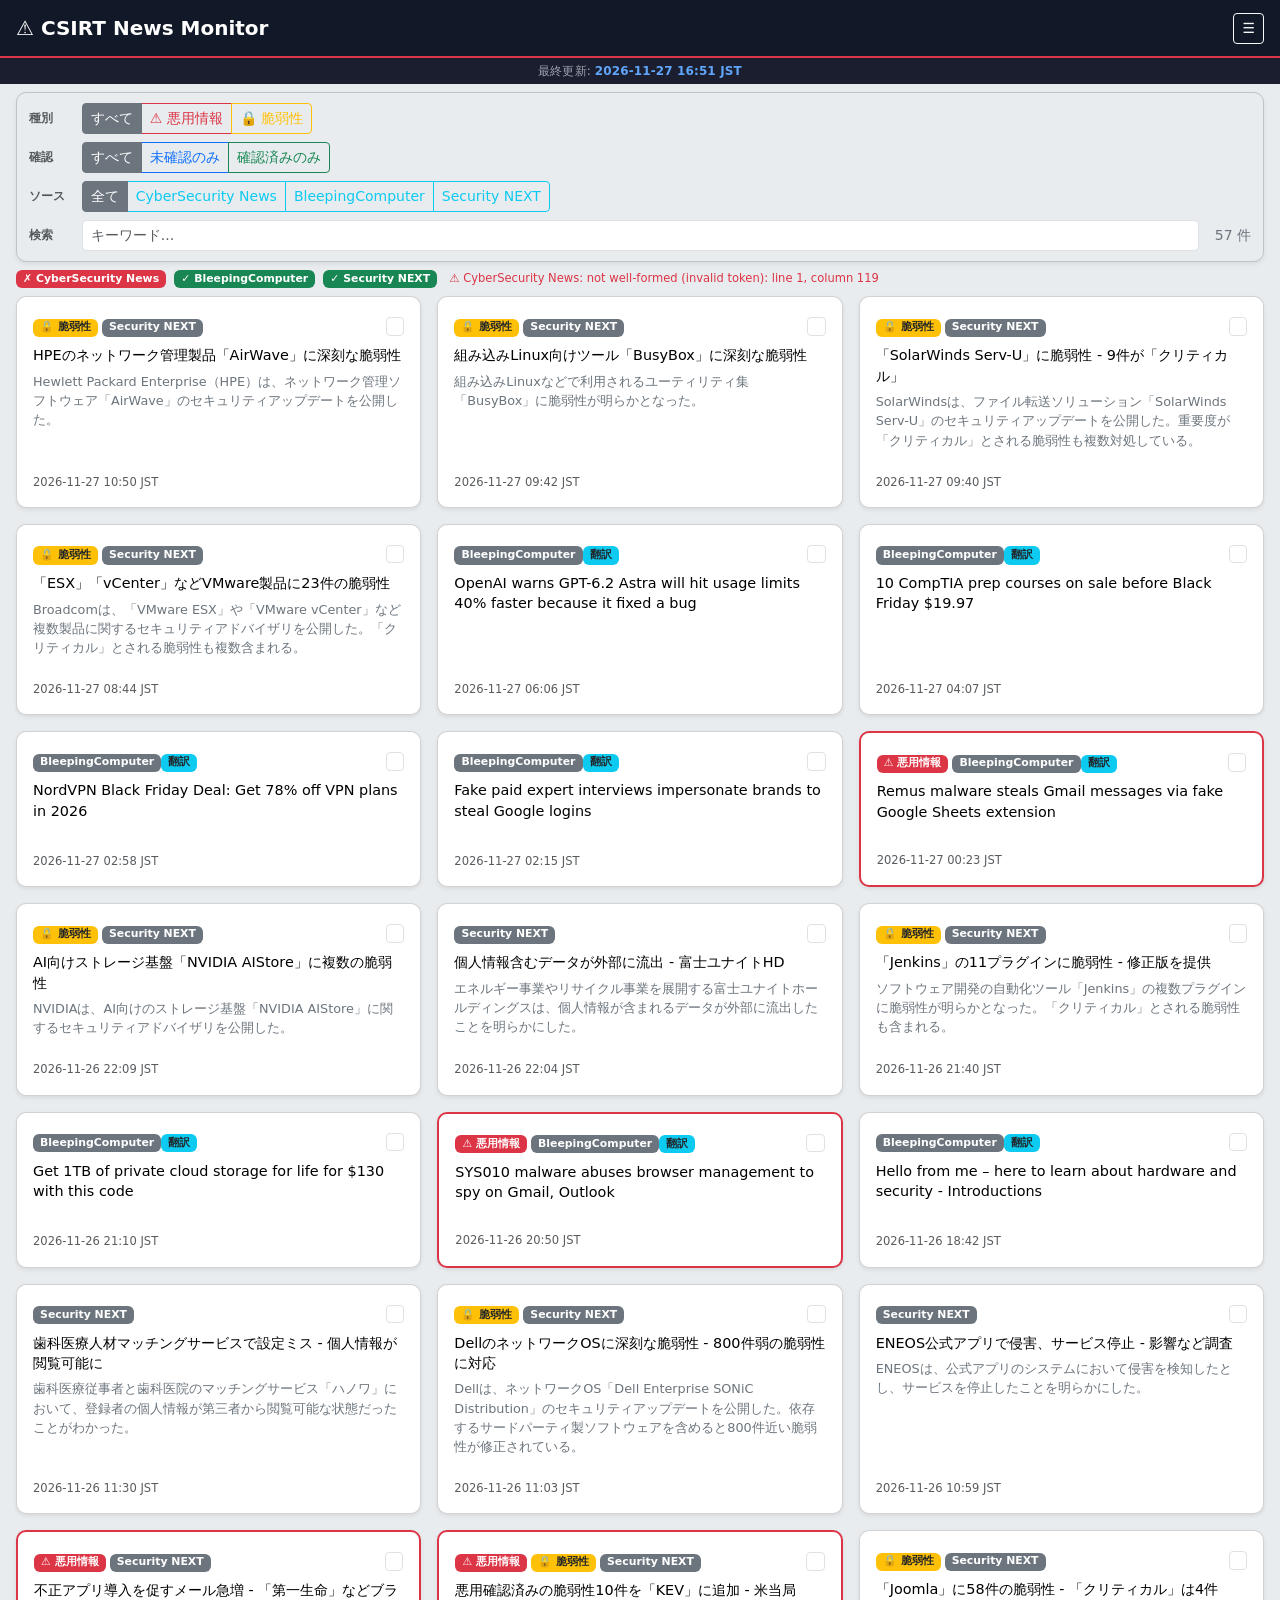
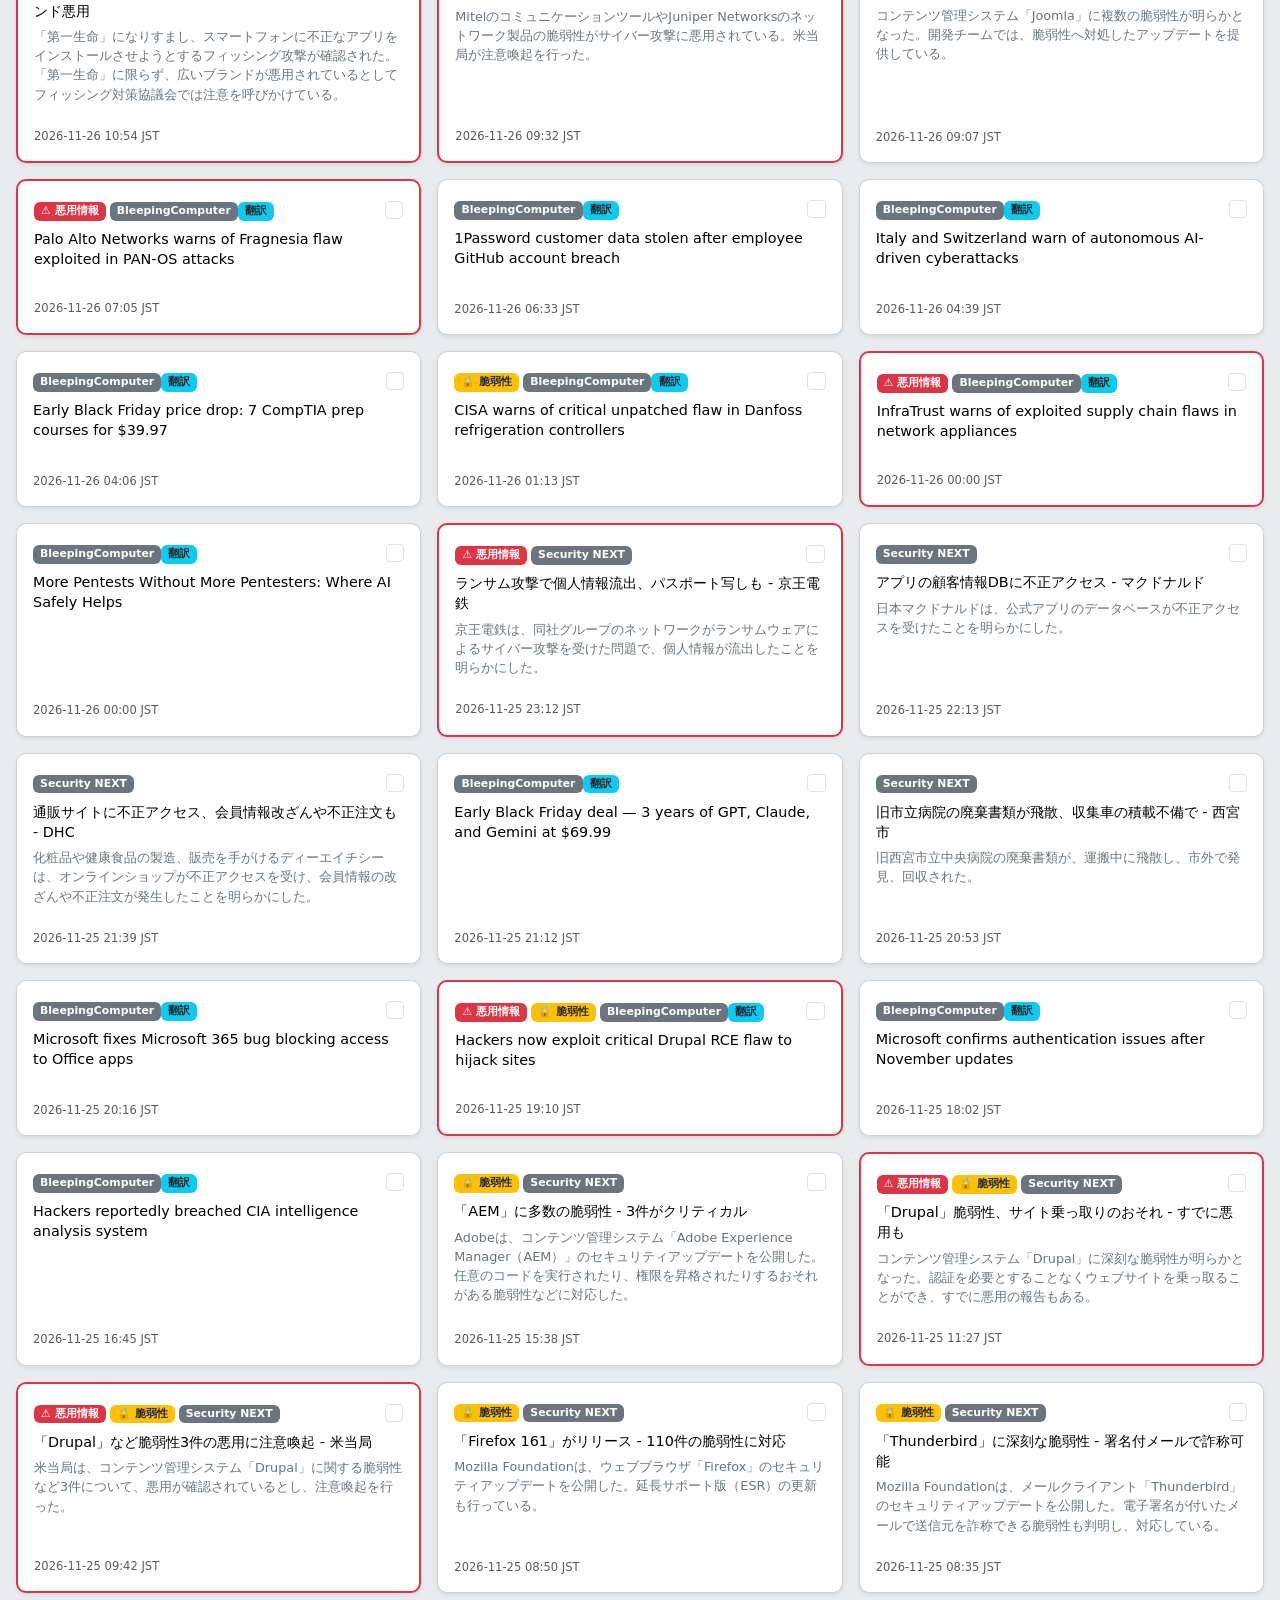
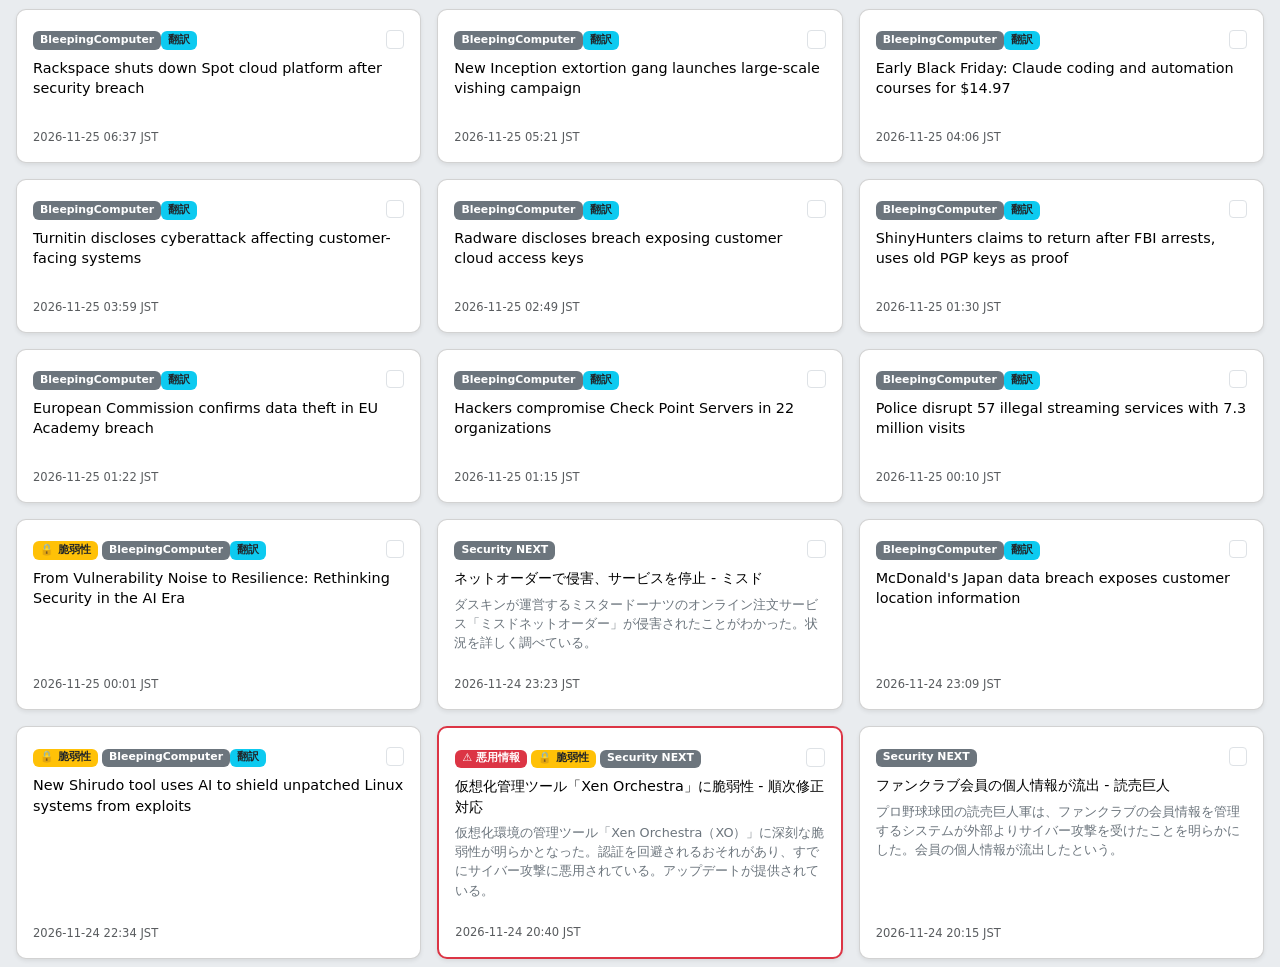
==== commit cb8502b6: "Update security news [skip ci]" ====
--- a/docs/index.html
+++ b/docs/index.html
@@ -75,7 +75,7 @@
 
   <!-- ===== Schedule bar ===== -->
   <div class="schedule-bar text-center py-1 small">
-    最終更新: <strong>2026-11-27 08:38 JST</strong>
+    最終更新: <strong>2026-11-27 16:51 JST</strong>
   </div>
 
   <!-- ===== Main ===== -->
@@ -139,8 +139,8 @@
   <div class="pb-4 d-md-none"></div>
 
   <script>
-    const ALL_ARTICLES = [{"source": "BleepingComputer", "lang": "en", "title": "OpenAI warns GPT-6.2 Astra will hit usage limits 40% faster because it fixed a bug", "title_en": "OpenAI warns GPT-6.2 Astra will hit usage limits 40% faster because it fixed a bug", "link": "https://news.google.com/rss/articles/[base64]?oc=5", "summary": "", "summary_en": "", "published": "2026-11-27 06:06 JST", "published_ts": 1795727182.0, "is_exploit": false, "is_vuln": false}, {"source": "BleepingComputer", "lang": "en", "title": "10 CompTIA prep courses on sale before Black Friday $19.97", "title_en": "10 CompTIA prep courses on sale before Black Friday $19.97", "link": "https://news.google.com/rss/articles/[base64]?oc=5", "summary": "", "summary_en": "", "published": "2026-11-27 04:07 JST", "published_ts": 1795720041.0, "is_exploit": false, "is_vuln": false}, {"source": "BleepingComputer", "lang": "en", "title": "NordVPN Black Friday Deal: Get 78% off VPN plans in 2026", "title_en": "NordVPN Black Friday Deal: Get 78% off VPN plans in 2026", "link": "https://news.google.com/rss/articles/[base64]?oc=5", "summary": "", "summary_en": "", "published": "2026-11-27 02:58 JST", "published_ts": 1795715922.0, "is_exploit": false, "is_vuln": false}, {"source": "BleepingComputer", "lang": "en", "title": "Fake paid expert interviews impersonate brands to steal Google logins", "title_en": "Fake paid expert interviews impersonate brands to steal Google logins", "link": "https://news.google.com/rss/articles/[base64]?oc=5", "summary": "", "summary_en": "", "published": "2026-11-27 02:15 JST", "published_ts": 1795713300.0, "is_exploit": false, "is_vuln": false}, {"source": "BleepingComputer", "lang": "en", "title": "Remus malware steals Gmail messages via fake Google Sheets extension", "title_en": "Remus malware steals Gmail messages via fake Google Sheets extension", "link": "https://news.google.com/rss/articles/[base64]?oc=5", "summary": "", "summary_en": "", "published": "2026-11-27 00:23 JST", "published_ts": 1795706608.0, "is_exploit": true, "is_vuln": false}, {"source": "Security NEXT", "lang": "ja", "title": "AI向けストレージ基盤「NVIDIA AIStore」に複数の脆弱性", "title_en": "AI向けストレージ基盤「NVIDIA AIStore」に複数の脆弱性", "link": "https://www.security-next.com/193302", "summary": "NVIDIAは、AI向けのストレージ基盤「NVIDIA AIStore」に関するセキュリティアドバイザリを公開した。", "summary_en": "NVIDIAは、AI向けのストレージ基盤「NVIDIA AIStore」に関するセキュリティアドバイザリを公開した。", "published": "2026-11-26 22:09 JST", "published_ts": 1795698549.0, "is_exploit": false, "is_vuln": true}, {"source": "Security NEXT", "lang": "ja", "title": "個人情報含むデータが外部に流出 - 富士ユナイトHD", "title_en": "個人情報含むデータが外部に流出 - 富士ユナイトHD", "link": "https://www.security-next.com/193313", "summary": "エネルギー事業やリサイクル事業を展開する富士ユナイトホールディングスは、個人情報が含まれるデータが外部に流出したことを明らかにした。", "summary_en": "エネルギー事業やリサイクル事業を展開する富士ユナイトホールディングスは、個人情報が含まれるデータが外部に流出したことを明らかにした。", "published": "2026-11-26 22:04 JST", "published_ts": 1795698297.0, "is_exploit": false, "is_vuln": false}, {"source": "Security NEXT", "lang": "ja", "title": "「Jenkins」の11プラグインに脆弱性 - 修正版を提供", "title_en": "「Jenkins」の11プラグインに脆弱性 - 修正版を提供", "link": "https://www.security-next.com/193385", "summary": "ソフトウェア開発の自動化ツール「Jenkins」の複数プラグインに脆弱性が明らかとなった。「クリティカル」とされる脆弱性も含まれる。", "summary_en": "ソフトウェア開発の自動化ツール「Jenkins」の複数プラグインに脆弱性が明らかとなった。「クリティカル」とされる脆弱性も含まれる。", "published": "2026-11-26 21:40 JST", "published_ts": 1795696803.0, "is_exploit": false, "is_vuln": true}, {"source": "BleepingComputer", "lang": "en", "title": "Get 1TB of private cloud storage for life for $130 with this code", "title_en": "Get 1TB of private cloud storage for life for $130 with this code", "link": "https://news.google.com/rss/articles/[base64]?oc=5", "summary": "", "summary_en": "", "published": "2026-11-26 21:10 JST", "published_ts": 1795695017.0, "is_exploit": false, "is_vuln": false}, {"source": "BleepingComputer", "lang": "en", "title": "SYS010 malware abuses browser management to spy on Gmail, Outlook", "title_en": "SYS010 malware abuses browser management to spy on Gmail, Outlook", "link": "https://news.google.com/rss/articles/[base64]?oc=5", "summary": "", "summary_en": "", "published": "2026-11-26 20:50 JST", "published_ts": 1795693817.0, "is_exploit": true, "is_vuln": false}, {"source": "Security NEXT", "lang": "ja", "title": "歯科医療人材マッチングサービスで設定ミス - 個人情報が閲覧可能に", "title_en": "歯科医療人材マッチングサービスで設定ミス - 個人情報が閲覧可能に", "link": "https://www.security-next.com/192812", "summary": "歯科医療従事者と歯科医院のマッチングサービス「ハノワ」において、登録者の個人情報が第三者から閲覧可能な状態だったことがわかった。", "summary_en": "歯科医療従事者と歯科医院のマッチングサービス「ハノワ」において、登録者の個人情報が第三者から閲覧可能な状態だったことがわかった。", "published": "2026-11-26 11:30 JST", "published_ts": 1795660237.0, "is_exploit": false, "is_vuln": false}, {"source": "Security NEXT", "lang": "ja", "title": "DellのネットワークOSに深刻な脆弱性 - 800件弱の脆弱性に対応", "title_en": "DellのネットワークOSに深刻な脆弱性 - 800件弱の脆弱性に対応", "link": "https://www.security-next.com/193319", "summary": "Dellは、ネットワークOS「Dell Enterprise SONiC Distribution」のセキュリティアップデートを公開した。依存するサードパーティ製ソフトウェアを含めると800件近い脆弱性が修正されている。", "summary_en": "Dellは、ネットワークOS「Dell Enterprise SONiC Distribution」のセキュリティアップデートを公開した。依存するサードパーティ製ソフトウェアを含めると800件近い脆弱性が修正されている。", "published": "2026-11-26 11:03 JST", "published_ts": 1795658593.0, "is_exploit": false, "is_vuln": true}, {"source": "Security NEXT", "lang": "ja", "title": "ENEOS公式アプリで侵害、サービス停止 - 影響など調査", "title_en": "ENEOS公式アプリで侵害、サービス停止 - 影響など調査", "link": "https://www.security-next.com/193377", "summary": "ENEOSは、公式アプリのシステムにおいて侵害を検知したとし、サービスを停止したことを明らかにした。", "summary_en": "ENEOSは、公式アプリのシステムにおいて侵害を検知したとし、サービスを停止したことを明らかにした。", "published": "2026-11-26 10:59 JST", "published_ts": 1795658366.0, "is_exploit": false, "is_vuln": false}, {"source": "Security NEXT", "lang": "ja", "title": "不正アプリ導入を促すメール急増 - 「第一生命」などブランド悪用", "title_en": "不正アプリ導入を促すメール急増 - 「第一生命」などブランド悪用", "link": "https://www.security-next.com/193365", "summary": "「第一生命」になりすまし、スマートフォンに不正なアプリをインストールさせようとするフィッシング攻撃が確認された。「第一生命」に限らず、広いブランドが悪用されているとしてフィッシング対策協議会では注意を呼びかけている。", "summary_en": "「第一生命」になりすまし、スマートフォンに不正なアプリをインストールさせようとするフィッシング攻撃が確認された。「第一生命」に限らず、広いブランドが悪用されているとしてフィッシング対策協議会では注意を呼びかけている。", "published": "2026-11-26 10:54 JST", "published_ts": 1795658097.0, "is_exploit": true, "is_vuln": false}, {"source": "Security NEXT", "lang": "ja", "title": "悪用確認済みの脆弱性10件を「KEV」に追加 - 米当局", "title_en": "悪用確認済みの脆弱性10件を「KEV」に追加 - 米当局", "link": "https://www.security-next.com/193360", "summary": "MitelのコミュニケーションツールやJuniper Networksのネットワーク製品の脆弱性がサイバー攻撃に悪用されている。米当局が注意喚起を行った。", "summary_en": "MitelのコミュニケーションツールやJuniper Networksのネットワーク製品の脆弱性がサイバー攻撃に悪用されている。米当局が注意喚起を行った。", "published": "2026-11-26 09:32 JST", "published_ts": 1795653145.0, "is_exploit": true, "is_vuln": true}, {"source": "Security NEXT", "lang": "ja", "title": "「Joomla」に58件の脆弱性 - 「クリティカル」は4件", "title_en": "「Joomla」に58件の脆弱性 - 「クリティカル」は4件", "link": "https://www.security-next.com/193353", "summary": "コンテンツ管理システム「Joomla」に複数の脆弱性が明らかとなった。開発チームでは、脆弱性へ対処したアップデートを提供している。", "summary_en": "コンテンツ管理システム「Joomla」に複数の脆弱性が明らかとなった。開発チームでは、脆弱性へ対処したアップデートを提供している。", "published": "2026-11-26 09:07 JST", "published_ts": 1795651654.0, "is_exploit": false, "is_vuln": true}, {"source": "BleepingComputer", "lang": "en", "title": "Palo Alto Networks warns of Fragnesia flaw exploited in PAN-OS attacks", "title_en": "Palo Alto Networks warns of Fragnesia flaw exploited in PAN-OS attacks", "link": "https://news.google.com/rss/articles/[base64]?oc=5", "summary": "", "summary_en": "", "published": "2026-11-26 07:05 JST", "published_ts": 1795644309.0, "is_exploit": true, "is_vuln": false}, {"source": "BleepingComputer", "lang": "en", "title": "1Password customer data stolen after employee GitHub account breach", "title_en": "1Password customer data stolen after employee GitHub account breach", "link": "https://news.google.com/rss/articles/[base64]?oc=5", "summary": "", "summary_en": "", "published": "2026-11-26 06:33 JST", "published_ts": 1795642413.0, "is_exploit": false, "is_vuln": false}, {"source": "BleepingComputer", "lang": "en", "title": "Italy and Switzerland warn of autonomous AI-driven cyberattacks", "title_en": "Italy and Switzerland warn of autonomous AI-driven cyberattacks", "link": "https://news.google.com/rss/articles/[base64]?oc=5", "summary": "", "summary_en": "", "published": "2026-11-26 04:39 JST", "published_ts": 1795635571.0, "is_exploit": false, "is_vuln": false}, {"source": "BleepingComputer", "lang": "en", "title": "Early Black Friday price drop: 7 CompTIA prep courses for $39.97", "title_en": "Early Black Friday price drop: 7 CompTIA prep courses for $39.97", "link": "https://news.google.com/rss/articles/[base64]?oc=5", "summary": "", "summary_en": "", "published": "2026-11-26 04:06 JST", "published_ts": 1795633580.0, "is_exploit": false, "is_vuln": false}, {"source": "BleepingComputer", "lang": "en", "title": "CISA warns of critical unpatched flaw in Danfoss refrigeration controllers", "title_en": "CISA warns of critical unpatched flaw in Danfoss refrigeration controllers", "link": "https://news.google.com/rss/articles/[base64]?oc=5", "summary": "", "summary_en": "", "published": "2026-11-26 01:13 JST", "published_ts": 1795623220.0, "is_exploit": false, "is_vuln": true}, {"source": "BleepingComputer", "lang": "en", "title": "InfraTrust warns of exploited supply chain flaws in network appliances", "title_en": "InfraTrust warns of exploited supply chain flaws in network appliances", "link": "https://news.google.com/rss/articles/[base64]?oc=5", "summary": "", "summary_en": "", "published": "2026-11-26 00:00 JST", "published_ts": 1795618800.0, "is_exploit": true, "is_vuln": false}, {"source": "BleepingComputer", "lang": "en", "title": "More Pentests Without More Pentesters: Where AI Safely Helps", "title_en": "More Pentests Without More Pentesters: Where AI Safely Helps", "link": "https://news.google.com/rss/articles/[base64]?oc=5", "summary": "", "summary_en": "", "published": "2026-11-26 00:00 JST", "published_ts": 1795618800.0, "is_exploit": false, "is_vuln": false}, {"source": "Security NEXT", "lang": "ja", "title": "ランサム攻撃で個人情報流出、パスポート写しも - 京王電鉄", "title_en": "ランサム攻撃で個人情報流出、パスポート写しも - 京王電鉄", "link": "https://www.security-next.com/193305", "summary": "京王電鉄は、同社グループのネットワークがランサムウェアによるサイバー攻撃を受けた問題で、個人情報が流出したことを明らかにした。", "summary_en": "京王電鉄は、同社グループのネットワークがランサムウェアによるサイバー攻撃を受けた問題で、個人情報が流出したことを明らかにした。", "published": "2026-11-25 23:12 JST", "published_ts": 1795615961.0, "is_exploit": true, "is_vuln": false}, {"source": "Security NEXT", "lang": "ja", "title": "アプリの顧客情報DBに不正アクセス - マクドナルド", "title_en": "アプリの顧客情報DBに不正アクセス - マクドナルド", "link": "https://www.security-next.com/193232", "summary": "日本マクドナルドは、公式アプリのデータベースが不正アクセスを受けたことを明らかにした。", "summary_en": "日本マクドナルドは、公式アプリのデータベースが不正アクセスを受けたことを明らかにした。", "published": "2026-11-25 22:13 JST", "published_ts": 1795612406.0, "is_exploit": false, "is_vuln": false}, {"source": "Security NEXT", "lang": "ja", "title": "通販サイトに不正アクセス、会員情報改ざんや不正注文も - DHC", "title_en": "通販サイトに不正アクセス、会員情報改ざんや不正注文も - DHC", "link": "https://www.security-next.com/193316", "summary": "化粧品や健康食品の製造、販売を手がけるディーエイチシーは、オンラインショップが不正アクセスを受け、会員情報の改ざんや不正注文が発生したことを明らかにした。", "summary_en": "化粧品や健康食品の製造、販売を手がけるディーエイチシーは、オンラインショップが不正アクセスを受け、会員情報の改ざんや不正注文が発生したことを明らかにした。", "published": "2026-11-25 21:39 JST", "published_ts": 1795610380.0, "is_exploit": false, "is_vuln": false}, {"source": "BleepingComputer", "lang": "en", "title": "Early Black Friday deal — 3 years of GPT, Claude, and Gemini at $69.99", "title_en": "Early Black Friday deal — 3 years of GPT, Claude, and Gemini at $69.99", "link": "https://news.google.com/rss/articles/[base64]?oc=5", "summary": "", "summary_en": "", "published": "2026-11-25 21:12 JST", "published_ts": 1795608739.0, "is_exploit": false, "is_vuln": false}, {"source": "Security NEXT", "lang": "ja", "title": "旧市立病院の廃棄書類が飛散、収集車の積載不備で - 西宮市", "title_en": "旧市立病院の廃棄書類が飛散、収集車の積載不備で - 西宮市", "link": "https://www.security-next.com/193025", "summary": "旧西宮市立中央病院の廃棄書類が、運搬中に飛散し、市外で発見、回収された。", "summary_en": "旧西宮市立中央病院の廃棄書類が、運搬中に飛散し、市外で発見、回収された。", "published": "2026-11-25 20:53 JST", "published_ts": 1795607616.0, "is_exploit": false, "is_vuln": false}, {"source": "BleepingComputer", "lang": "en", "title": "Microsoft fixes Microsoft 365 bug blocking access to Office apps", "title_en": "Microsoft fixes Microsoft 365 bug blocking access to Office apps", "link": "https://news.google.com/rss/articles/[base64]?oc=5", "summary": "", "summary_en": "", "published": "2026-11-25 20:16 JST", "published_ts": 1795605392.0, "is_exploit": false, "is_vuln": false}, {"source": "BleepingComputer", "lang": "en", "title": "Hackers now exploit critical Drupal RCE flaw to hijack sites", "title_en": "Hackers now exploit critical Drupal RCE flaw to hijack sites", "link": "https://news.google.com/rss/articles/[base64]?oc=5", "summary": "", "summary_en": "", "published": "2026-11-25 19:10 JST", "published_ts": 1795601420.0, "is_exploit": true, "is_vuln": true}, {"source": "BleepingComputer", "lang": "en", "title": "Microsoft confirms authentication issues after November updates", "title_en": "Microsoft confirms authentication issues after November updates", "link": "https://news.google.com/rss/articles/[base64]?oc=5", "summary": "", "summary_en": "", "published": "2026-11-25 18:02 JST", "published_ts": 1795597377.0, "is_exploit": false, "is_vuln": false}, {"source": "BleepingComputer", "lang": "en", "title": "Hackers reportedly breached CIA intelligence analysis system", "title_en": "Hackers reportedly breached CIA intelligence analysis system", "link": "https://news.google.com/rss/articles/[base64]?oc=5", "summary": "", "summary_en": "", "published": "2026-11-25 16:45 JST", "published_ts": 1795592703.0, "is_exploit": false, "is_vuln": false}, {"source": "Security NEXT", "lang": "ja", "title": "「AEM」に多数の脆弱性 - 3件がクリティカル", "title_en": "「AEM」に多数の脆弱性 - 3件がクリティカル", "link": "https://www.security-next.com/193325", "summary": "Adobeは、コンテンツ管理システム「Adobe Experience Manager（AEM）」のセキュリティアップデートを公開した。任意のコードを実行されたり、権限を昇格されたりするおそれがある脆弱性などに対応した。", "summary_en": "Adobeは、コンテンツ管理システム「Adobe Experience Manager（AEM）」のセキュリティアップデートを公開した。任意のコードを実行されたり、権限を昇格されたりするおそれがある脆弱性などに対応した。", "published": "2026-11-25 15:38 JST", "published_ts": 1795588684.0, "is_exploit": false, "is_vuln": true}, {"source": "Security NEXT", "lang": "ja", "title": "「Drupal」脆弱性、サイト乗っ取りのおそれ - すでに悪用も", "title_en": "「Drupal」脆弱性、サイト乗っ取りのおそれ - すでに悪用も", "link": "https://www.security-next.com/193298", "summary": "コンテンツ管理システム「Drupal」に深刻な脆弱性が明らかとなった。認証を必要とすることなくウェブサイトを乗っ取ることができ、すでに悪用の報告もある。", "summary_en": "コンテンツ管理システム「Drupal」に深刻な脆弱性が明らかとなった。認証を必要とすることなくウェブサイトを乗っ取ることができ、すでに悪用の報告もある。", "published": "2026-11-25 11:27 JST", "published_ts": 1795573633.0, "is_exploit": true, "is_vuln": true}, {"source": "Security NEXT", "lang": "ja", "title": "「Drupal」など脆弱性3件の悪用に注意喚起 - 米当局", "title_en": "「Drupal」など脆弱性3件の悪用に注意喚起 - 米当局", "link": "https://www.security-next.com/193290", "summary": "米当局は、コンテンツ管理システム「Drupal」に関する脆弱性など3件について、悪用が確認されているとし、注意喚起を行った。", "summary_en": "米当局は、コンテンツ管理システム「Drupal」に関する脆弱性など3件について、悪用が確認されているとし、注意喚起を行った。", "published": "2026-11-25 09:42 JST", "published_ts": 1795567335.0, "is_exploit": true, "is_vuln": true}, {"source": "Security NEXT", "lang": "ja", "title": "「Firefox 161」がリリース - 110件の脆弱性に対応", "title_en": "「Firefox 161」がリリース - 110件の脆弱性に対応", "link": "https://www.security-next.com/193284", "summary": "Mozilla Foundationは、ウェブブラウザ「Firefox」のセキュリティアップデートを公開した。延長サポート版（ESR）の更新も行っている。", "summary_en": "Mozilla Foundationは、ウェブブラウザ「Firefox」のセキュリティアップデートを公開した。延長サポート版（ESR）の更新も行っている。", "published": "2026-11-25 08:50 JST", "published_ts": 1795564206.0, "is_exploit": false, "is_vuln": true}, {"source": "Security NEXT", "lang": "ja", "title": "「Thunderbird」に深刻な脆弱性 - 署名付メールで詐称可能", "title_en": "「Thunderbird」に深刻な脆弱性 - 署名付メールで詐称可能", "link": "https://www.security-next.com/193277", "summary": "Mozilla Foundationは、メールクライアント「Thunderbird」のセキュリティアップデートを公開した。電子署名が付いたメールで送信元を詐称できる脆弱性も判明し、対応している。", "summary_en": "Mozilla Foundationは、メールクライアント「Thunderbird」のセキュリティアップデートを公開した。電子署名が付いたメールで送信元を詐称できる脆弱性も判明し、対応している。", "published": "2026-11-25 08:35 JST", "published_ts": 1795563302.0, "is_exploit": false, "is_vuln": true}, {"source": "BleepingComputer", "lang": "en", "title": "Rackspace shuts down Spot cloud platform after security breach", "title_en": "Rackspace shuts down Spot cloud platform after security breach", "link": "https://news.google.com/rss/articles/[base64]?oc=5", "summary": "", "summary_en": "", "published": "2026-11-25 06:37 JST", "published_ts": 1795556250.0, "is_exploit": false, "is_vuln": false}, {"source": "BleepingComputer", "lang": "en", "title": "New Inception extortion gang launches large-scale vishing campaign", "title_en": "New Inception extortion gang launches large-scale vishing campaign", "link": "https://news.google.com/rss/articles/[base64]?oc=5", "summary": "", "summary_en": "", "published": "2026-11-25 05:21 JST", "published_ts": 1795551680.0, "is_exploit": false, "is_vuln": false}, {"source": "BleepingComputer", "lang": "en", "title": "Early Black Friday: Claude coding and automation courses for $14.97", "title_en": "Early Black Friday: Claude coding and automation courses for $14.97", "link": "https://news.google.com/rss/articles/[base64]?oc=5", "summary": "", "summary_en": "", "published": "2026-11-25 04:06 JST", "published_ts": 1795547180.0, "is_exploit": false, "is_vuln": false}, {"source": "BleepingComputer", "lang": "en", "title": "Turnitin discloses cyberattack affecting customer-facing systems", "title_en": "Turnitin discloses cyberattack affecting customer-facing systems", "link": "https://news.google.com/rss/articles/[base64]?oc=5", "summary": "", "summary_en": "", "published": "2026-11-25 03:59 JST", "published_ts": 1795546792.0, "is_exploit": false, "is_vuln": false}, {"source": "BleepingComputer", "lang": "en", "title": "Radware discloses breach exposing customer cloud access keys", "title_en": "Radware discloses breach exposing customer cloud access keys", "link": "https://news.google.com/rss/articles/[base64]?oc=5", "summary": "", "summary_en": "", "published": "2026-11-25 02:49 JST", "published_ts": 1795542545.0, "is_exploit": false, "is_vuln": false}, {"source": "BleepingComputer", "lang": "en", "title": "ShinyHunters claims to return after FBI arrests, uses old PGP keys as proof", "title_en": "ShinyHunters claims to return after FBI arrests, uses old PGP keys as proof", "link": "https://news.google.com/rss/articles/[base64]?oc=5", "summary": "", "summary_en": "", "published": "2026-11-25 01:30 JST", "published_ts": 1795537819.0, "is_exploit": false, "is_vuln": false}, {"source": "BleepingComputer", "lang": "en", "title": "European Commission confirms data theft in EU Academy breach", "title_en": "European Commission confirms data theft in EU Academy breach", "link": "https://news.google.com/rss/articles/[base64]?oc=5", "summary": "", "summary_en": "", "published": "2026-11-25 01:22 JST", "published_ts": 1795537364.0, "is_exploit": false, "is_vuln": false}, {"source": "BleepingComputer", "lang": "en", "title": "Hackers compromise Check Point Servers in 22 organizations", "title_en": "Hackers compromise Check Point Servers in 22 organizations", "link": "https://news.google.com/rss/articles/[base64]?oc=5", "summary": "", "summary_en": "", "published": "2026-11-25 01:15 JST", "published_ts": 1795536923.0, "is_exploit": false, "is_vuln": false}, {"source": "BleepingComputer", "lang": "en", "title": "Police disrupt 57 illegal streaming services with 7.3 million visits", "title_en": "Police disrupt 57 illegal streaming services with 7.3 million visits", "link": "https://news.google.com/rss/articles/[base64]?oc=5", "summary": "", "summary_en": "", "published": "2026-11-25 00:10 JST", "published_ts": 1795533010.0, "is_exploit": false, "is_vuln": false}, {"source": "BleepingComputer", "lang": "en", "title": "From Vulnerability Noise to Resilience: Rethinking Security in the AI Era", "title_en": "From Vulnerability Noise to Resilience: Rethinking Security in the AI Era", "link": "https://news.google.com/rss/articles/[base64]?oc=5", "summary": "", "summary_en": "", "published": "2026-11-25 00:01 JST", "published_ts": 1795532460.0, "is_exploit": false, "is_vuln": true}, {"source": "Security NEXT", "lang": "ja", "title": "ネットオーダーで侵害、サービスを停止 - ミスド", "title_en": "ネットオーダーで侵害、サービスを停止 - ミスド", "link": "https://www.security-next.com/193086", "summary": "ダスキンが運営するミスタードーナツのオンライン注文サービス「ミスドネットオーダー」が侵害されたことがわかった。状況を詳しく調べている。", "summary_en": "ダスキンが運営するミスタードーナツのオンライン注文サービス「ミスドネットオーダー」が侵害されたことがわかった。状況を詳しく調べている。", "published": "2026-11-24 23:23 JST", "published_ts": 1795530229.0, "is_exploit": false, "is_vuln": false}, {"source": "BleepingComputer", "lang": "en", "title": "McDonald's Japan data breach exposes customer location information", "title_en": "McDonald's Japan data breach exposes customer location information", "link": "https://news.google.com/rss/articles/[base64]?oc=5", "summary": "", "summary_en": "", "published": "2026-11-24 23:09 JST", "published_ts": 1795529377.0, "is_exploit": false, "is_vuln": false}, {"source": "BleepingComputer", "lang": "en", "title": "New Shirudo tool uses AI to shield unpatched Linux systems from exploits", "title_en": "New Shirudo tool uses AI to shield unpatched Linux systems from exploits", "link": "https://news.google.com/rss/articles/[base64]?oc=5", "summary": "", "summary_en": "", "published": "2026-11-24 22:34 JST", "published_ts": 1795527263.0, "is_exploit": false, "is_vuln": true}, {"source": "Security NEXT", "lang": "ja", "title": "仮想化管理ツール「Xen Orchestra」に脆弱性 - 順次修正対応", "title_en": "仮想化管理ツール「Xen Orchestra」に脆弱性 - 順次修正対応", "link": "https://www.security-next.com/193248", "summary": "仮想化環境の管理ツール「Xen Orchestra（XO）」に深刻な脆弱性が明らかとなった。認証を回避されるおそれがあり、すでにサイバー攻撃に悪用されている。アップデートが提供されている。", "summary_en": "仮想化環境の管理ツール「Xen Orchestra（XO）」に深刻な脆弱性が明らかとなった。認証を回避されるおそれがあり、すでにサイバー攻撃に悪用されている。アップデートが提供されている。", "published": "2026-11-24 20:40 JST", "published_ts": 1795520419.0, "is_exploit": true, "is_vuln": true}, {"source": "Security NEXT", "lang": "ja", "title": "ファンクラブ会員の個人情報が流出 - 読売巨人", "title_en": "ファンクラブ会員の個人情報が流出 - 読売巨人", "link": "https://www.security-next.com/192864", "summary": "プロ野球球団の読売巨人軍は、ファンクラブの会員情報を管理するシステムが外部よりサイバー攻撃を受けたことを明らかにした。会員の個人情報が流出したという。", "summary_en": "プロ野球球団の読売巨人軍は、ファンクラブの会員情報を管理するシステムが外部よりサイバー攻撃を受けたことを明らかにした。会員の個人情報が流出したという。", "published": "2026-11-24 20:15 JST", "published_ts": 1795518933.0, "is_exploit": false, "is_vuln": false}, {"source": "Security NEXT", "lang": "ja", "title": "Synology製NASに深刻な脆弱性 - 修正版を順次提供", "title_en": "Synology製NASに深刻な脆弱性 - 修正版を順次提供", "link": "https://www.security-next.com/193243", "summary": "Synology製NAS向けOS「DiskStation Manager（DSM）」などに深刻な脆弱性が明らかとなった。修正版を順次提供している。", "summary_en": "Synology製NAS向けOS「DiskStation Manager（DSM）」などに深刻な脆弱性が明らかとなった。修正版を順次提供している。", "published": "2026-11-24 14:37 JST", "published_ts": 1795498657.0, "is_exploit": false, "is_vuln": true}, {"source": "Security NEXT", "lang": "ja", "title": "米当局、悪用が確認された脆弱性6件に注意喚起", "title_en": "米当局、悪用が確認された脆弱性6件に注意喚起", "link": "https://www.security-next.com/193221", "summary": "米当局は、「VMware vCenter」や「Cisco Expresswayシリーズ」をはじめ、複数製品に関する脆弱性がサイバー攻撃に悪用されているとして、注意を呼びかけている。", "summary_en": "米当局は、「VMware vCenter」や「Cisco Expresswayシリーズ」をはじめ、複数製品に関する脆弱性がサイバー攻撃に悪用されているとして、注意を呼びかけている。", "published": "2026-11-24 13:42 JST", "published_ts": 1795495347.0, "is_exploit": true, "is_vuln": true}, {"source": "Security NEXT", "lang": "ja", "title": "高校の修学旅行引率中に生徒の個人情報を紛失 - 広島県", "title_en": "高校の修学旅行引率中に生徒の個人情報を紛失 - 広島県", "link": "https://www.security-next.com/192872", "summary": "広島県は、県内高校の修学旅行中に生徒の個人情報を紛失したことを明らかにした。", "summary_en": "広島県は、県内高校の修学旅行中に生徒の個人情報を紛失したことを明らかにした。", "published": "2026-11-24 12:51 JST", "published_ts": 1795492303.0, "is_exploit": false, "is_vuln": false}, {"source": "Security NEXT", "lang": "ja", "title": "タワレコ通販サイト、顧客情報が流出", "title_en": "タワレコ通販サイト、顧客情報が流出", "link": "https://www.security-next.com/193228", "summary": "タワーレコードは、同社が運営する通信販売サイト「タワーレコードオンライン」において、顧客の個人情報が流出したことを明らかにした。", "summary_en": "タワーレコードは、同社が運営する通信販売サイト「タワーレコードオンライン」において、顧客の個人情報が流出したことを明らかにした。", "published": "2026-11-24 10:43 JST", "published_ts": 1795484585.0, "is_exploit": false, "is_vuln": false}, {"source": "Security NEXT", "lang": "ja", "title": "「Chrome」がアップデート - 「クリティカル」脆弱性1件を修正", "title_en": "「Chrome」がアップデート - 「クリティカル」脆弱性1件を修正", "link": "https://www.security-next.com/193218", "summary": "Googleは、同社ブラウザ「Chrome」のセキュリティアップデートをリリースした。重要度が「クリティカル」とされる脆弱性に対処している。", "summary_en": "Googleは、同社ブラウザ「Chrome」のセキュリティアップデートをリリースした。重要度が「クリティカル」とされる脆弱性に対処している。", "published": "2026-11-24 09:43 JST", "published_ts": 1795481011.0, "is_exploit": false, "is_vuln": true}, {"source": "Security NEXT", "lang": "ja", "title": "「Roundcube」にセキュリティ修正 - 「1.6」系は今回が最後", "title_en": "「Roundcube」にセキュリティ修正 - 「1.6」系は今回が最後", "link": "https://www.security-next.com/193210", "summary": "ウェブメールソフトウェア「Roundcube Webmail」の開発チームは、セキュリティに関する複数の問題へ対処した「同1.7.7」「同1.6.22」を公開した。「同1.6」系については今回が最後のリリースとしている。", "summary_en": "ウェブメールソフトウェア「Roundcube Webmail」の開発チームは、セキュリティに関する複数の問題へ対処した「同1.7.7」「同1.6.22」を公開した。「同1.6」系については今回が最後のリリースとしている。", "published": "2026-11-24 09:32 JST", "published_ts": 1795480362.0, "is_exploit": false, "is_vuln": true}];
-    const SOURCE_STATUS = {"CyberSecurity News": {"ok": false, "error": "Remote end closed connection without response", "count": 0}, "BleepingComputer": {"ok": true, "error": null, "count": 60}, "Security NEXT": {"ok": true, "error": null, "count": 20}};
+    const ALL_ARTICLES = [{"source": "Security NEXT", "lang": "ja", "title": "HPEのネットワーク管理製品「AirWave」に深刻な脆弱性", "title_en": "HPEのネットワーク管理製品「AirWave」に深刻な脆弱性", "link": "https://www.security-next.com/193437", "summary": "Hewlett Packard Enterprise（HPE）は、ネットワーク管理ソフトウェア「AirWave」のセキュリティアップデートを公開した。", "summary_en": "Hewlett Packard Enterprise（HPE）は、ネットワーク管理ソフトウェア「AirWave」のセキュリティアップデートを公開した。", "published": "2026-11-27 10:50 JST", "published_ts": 1795744204.0, "is_exploit": false, "is_vuln": true}, {"source": "Security NEXT", "lang": "ja", "title": "組み込みLinux向けツール「BusyBox」に深刻な脆弱性", "title_en": "組み込みLinux向けツール「BusyBox」に深刻な脆弱性", "link": "https://www.security-next.com/193294", "summary": "組み込みLinuxなどで利用されるユーティリティ集「BusyBox」に脆弱性が明らかとなった。", "summary_en": "組み込みLinuxなどで利用されるユーティリティ集「BusyBox」に脆弱性が明らかとなった。", "published": "2026-11-27 09:42 JST", "published_ts": 1795740141.0, "is_exploit": false, "is_vuln": true}, {"source": "Security NEXT", "lang": "ja", "title": "「SolarWinds Serv-U」に脆弱性 - 9件が「クリティカル」", "title_en": "「SolarWinds Serv-U」に脆弱性 - 9件が「クリティカル」", "link": "https://www.security-next.com/193429", "summary": "SolarWindsは、ファイル転送ソリューション「SolarWinds Serv-U」のセキュリティアップデートを公開した。重要度が「クリティカル」とされる脆弱性も複数対処している。", "summary_en": "SolarWindsは、ファイル転送ソリューション「SolarWinds Serv-U」のセキュリティアップデートを公開した。重要度が「クリティカル」とされる脆弱性も複数対処している。", "published": "2026-11-27 09:40 JST", "published_ts": 1795740037.0, "is_exploit": false, "is_vuln": true}, {"source": "Security NEXT", "lang": "ja", "title": "「ESX」「vCenter」などVMware製品に23件の脆弱性", "title_en": "「ESX」「vCenter」などVMware製品に23件の脆弱性", "link": "https://www.security-next.com/193422", "summary": "Broadcomは、「VMware ESX」や「VMware vCenter」など複数製品に関するセキュリティアドバイザリを公開した。「クリティカル」とされる脆弱性も複数含まれる。", "summary_en": "Broadcomは、「VMware ESX」や「VMware vCenter」など複数製品に関するセキュリティアドバイザリを公開した。「クリティカル」とされる脆弱性も複数含まれる。", "published": "2026-11-27 08:44 JST", "published_ts": 1795736689.0, "is_exploit": false, "is_vuln": true}, {"source": "BleepingComputer", "lang": "en", "title": "OpenAI warns GPT-6.2 Astra will hit usage limits 40% faster because it fixed a bug", "title_en": "OpenAI warns GPT-6.2 Astra will hit usage limits 40% faster because it fixed a bug", "link": "https://news.google.com/rss/articles/[base64]?oc=5", "summary": "", "summary_en": "", "published": "2026-11-27 06:06 JST", "published_ts": 1795727182.0, "is_exploit": false, "is_vuln": false}, {"source": "BleepingComputer", "lang": "en", "title": "10 CompTIA prep courses on sale before Black Friday $19.97", "title_en": "10 CompTIA prep courses on sale before Black Friday $19.97", "link": "https://news.google.com/rss/articles/[base64]?oc=5", "summary": "", "summary_en": "", "published": "2026-11-27 04:07 JST", "published_ts": 1795720041.0, "is_exploit": false, "is_vuln": false}, {"source": "BleepingComputer", "lang": "en", "title": "NordVPN Black Friday Deal: Get 78% off VPN plans in 2026", "title_en": "NordVPN Black Friday Deal: Get 78% off VPN plans in 2026", "link": "https://news.google.com/rss/articles/[base64]?oc=5", "summary": "", "summary_en": "", "published": "2026-11-27 02:58 JST", "published_ts": 1795715922.0, "is_exploit": false, "is_vuln": false}, {"source": "BleepingComputer", "lang": "en", "title": "Fake paid expert interviews impersonate brands to steal Google logins", "title_en": "Fake paid expert interviews impersonate brands to steal Google logins", "link": "https://news.google.com/rss/articles/[base64]?oc=5", "summary": "", "summary_en": "", "published": "2026-11-27 02:15 JST", "published_ts": 1795713300.0, "is_exploit": false, "is_vuln": false}, {"source": "BleepingComputer", "lang": "en", "title": "Remus malware steals Gmail messages via fake Google Sheets extension", "title_en": "Remus malware steals Gmail messages via fake Google Sheets extension", "link": "https://news.google.com/rss/articles/[base64]?oc=5", "summary": "", "summary_en": "", "published": "2026-11-27 00:23 JST", "published_ts": 1795706608.0, "is_exploit": true, "is_vuln": false}, {"source": "Security NEXT", "lang": "ja", "title": "AI向けストレージ基盤「NVIDIA AIStore」に複数の脆弱性", "title_en": "AI向けストレージ基盤「NVIDIA AIStore」に複数の脆弱性", "link": "https://www.security-next.com/193302", "summary": "NVIDIAは、AI向けのストレージ基盤「NVIDIA AIStore」に関するセキュリティアドバイザリを公開した。", "summary_en": "NVIDIAは、AI向けのストレージ基盤「NVIDIA AIStore」に関するセキュリティアドバイザリを公開した。", "published": "2026-11-26 22:09 JST", "published_ts": 1795698549.0, "is_exploit": false, "is_vuln": true}, {"source": "Security NEXT", "lang": "ja", "title": "個人情報含むデータが外部に流出 - 富士ユナイトHD", "title_en": "個人情報含むデータが外部に流出 - 富士ユナイトHD", "link": "https://www.security-next.com/193313", "summary": "エネルギー事業やリサイクル事業を展開する富士ユナイトホールディングスは、個人情報が含まれるデータが外部に流出したことを明らかにした。", "summary_en": "エネルギー事業やリサイクル事業を展開する富士ユナイトホールディングスは、個人情報が含まれるデータが外部に流出したことを明らかにした。", "published": "2026-11-26 22:04 JST", "published_ts": 1795698297.0, "is_exploit": false, "is_vuln": false}, {"source": "Security NEXT", "lang": "ja", "title": "「Jenkins」の11プラグインに脆弱性 - 修正版を提供", "title_en": "「Jenkins」の11プラグインに脆弱性 - 修正版を提供", "link": "https://www.security-next.com/193385", "summary": "ソフトウェア開発の自動化ツール「Jenkins」の複数プラグインに脆弱性が明らかとなった。「クリティカル」とされる脆弱性も含まれる。", "summary_en": "ソフトウェア開発の自動化ツール「Jenkins」の複数プラグインに脆弱性が明らかとなった。「クリティカル」とされる脆弱性も含まれる。", "published": "2026-11-26 21:40 JST", "published_ts": 1795696803.0, "is_exploit": false, "is_vuln": true}, {"source": "BleepingComputer", "lang": "en", "title": "Get 1TB of private cloud storage for life for $130 with this code", "title_en": "Get 1TB of private cloud storage for life for $130 with this code", "link": "https://news.google.com/rss/articles/[base64]?oc=5", "summary": "", "summary_en": "", "published": "2026-11-26 21:10 JST", "published_ts": 1795695017.0, "is_exploit": false, "is_vuln": false}, {"source": "BleepingComputer", "lang": "en", "title": "SYS010 malware abuses browser management to spy on Gmail, Outlook", "title_en": "SYS010 malware abuses browser management to spy on Gmail, Outlook", "link": "https://news.google.com/rss/articles/[base64]?oc=5", "summary": "", "summary_en": "", "published": "2026-11-26 20:50 JST", "published_ts": 1795693817.0, "is_exploit": true, "is_vuln": false}, {"source": "BleepingComputer", "lang": "en", "title": "Hello from me – here to learn about hardware and security - Introductions", "title_en": "Hello from me – here to learn about hardware and security - Introductions", "link": "https://news.google.com/rss/articles/[base64]?oc=5", "summary": "", "summary_en": "", "published": "2026-11-26 18:42 JST", "published_ts": 1795686147.0, "is_exploit": false, "is_vuln": false}, {"source": "Security NEXT", "lang": "ja", "title": "歯科医療人材マッチングサービスで設定ミス - 個人情報が閲覧可能に", "title_en": "歯科医療人材マッチングサービスで設定ミス - 個人情報が閲覧可能に", "link": "https://www.security-next.com/192812", "summary": "歯科医療従事者と歯科医院のマッチングサービス「ハノワ」において、登録者の個人情報が第三者から閲覧可能な状態だったことがわかった。", "summary_en": "歯科医療従事者と歯科医院のマッチングサービス「ハノワ」において、登録者の個人情報が第三者から閲覧可能な状態だったことがわかった。", "published": "2026-11-26 11:30 JST", "published_ts": 1795660237.0, "is_exploit": false, "is_vuln": false}, {"source": "Security NEXT", "lang": "ja", "title": "DellのネットワークOSに深刻な脆弱性 - 800件弱の脆弱性に対応", "title_en": "DellのネットワークOSに深刻な脆弱性 - 800件弱の脆弱性に対応", "link": "https://www.security-next.com/193319", "summary": "Dellは、ネットワークOS「Dell Enterprise SONiC Distribution」のセキュリティアップデートを公開した。依存するサードパーティ製ソフトウェアを含めると800件近い脆弱性が修正されている。", "summary_en": "Dellは、ネットワークOS「Dell Enterprise SONiC Distribution」のセキュリティアップデートを公開した。依存するサードパーティ製ソフトウェアを含めると800件近い脆弱性が修正されている。", "published": "2026-11-26 11:03 JST", "published_ts": 1795658593.0, "is_exploit": false, "is_vuln": true}, {"source": "Security NEXT", "lang": "ja", "title": "ENEOS公式アプリで侵害、サービス停止 - 影響など調査", "title_en": "ENEOS公式アプリで侵害、サービス停止 - 影響など調査", "link": "https://www.security-next.com/193377", "summary": "ENEOSは、公式アプリのシステムにおいて侵害を検知したとし、サービスを停止したことを明らかにした。", "summary_en": "ENEOSは、公式アプリのシステムにおいて侵害を検知したとし、サービスを停止したことを明らかにした。", "published": "2026-11-26 10:59 JST", "published_ts": 1795658366.0, "is_exploit": false, "is_vuln": false}, {"source": "Security NEXT", "lang": "ja", "title": "不正アプリ導入を促すメール急増 - 「第一生命」などブランド悪用", "title_en": "不正アプリ導入を促すメール急増 - 「第一生命」などブランド悪用", "link": "https://www.security-next.com/193365", "summary": "「第一生命」になりすまし、スマートフォンに不正なアプリをインストールさせようとするフィッシング攻撃が確認された。「第一生命」に限らず、広いブランドが悪用されているとしてフィッシング対策協議会では注意を呼びかけている。", "summary_en": "「第一生命」になりすまし、スマートフォンに不正なアプリをインストールさせようとするフィッシング攻撃が確認された。「第一生命」に限らず、広いブランドが悪用されているとしてフィッシング対策協議会では注意を呼びかけている。", "published": "2026-11-26 10:54 JST", "published_ts": 1795658097.0, "is_exploit": true, "is_vuln": false}, {"source": "Security NEXT", "lang": "ja", "title": "悪用確認済みの脆弱性10件を「KEV」に追加 - 米当局", "title_en": "悪用確認済みの脆弱性10件を「KEV」に追加 - 米当局", "link": "https://www.security-next.com/193360", "summary": "MitelのコミュニケーションツールやJuniper Networksのネットワーク製品の脆弱性がサイバー攻撃に悪用されている。米当局が注意喚起を行った。", "summary_en": "MitelのコミュニケーションツールやJuniper Networksのネットワーク製品の脆弱性がサイバー攻撃に悪用されている。米当局が注意喚起を行った。", "published": "2026-11-26 09:32 JST", "published_ts": 1795653145.0, "is_exploit": true, "is_vuln": true}, {"source": "Security NEXT", "lang": "ja", "title": "「Joomla」に58件の脆弱性 - 「クリティカル」は4件", "title_en": "「Joomla」に58件の脆弱性 - 「クリティカル」は4件", "link": "https://www.security-next.com/193353", "summary": "コンテンツ管理システム「Joomla」に複数の脆弱性が明らかとなった。開発チームでは、脆弱性へ対処したアップデートを提供している。", "summary_en": "コンテンツ管理システム「Joomla」に複数の脆弱性が明らかとなった。開発チームでは、脆弱性へ対処したアップデートを提供している。", "published": "2026-11-26 09:07 JST", "published_ts": 1795651654.0, "is_exploit": false, "is_vuln": true}, {"source": "BleepingComputer", "lang": "en", "title": "Palo Alto Networks warns of Fragnesia flaw exploited in PAN-OS attacks", "title_en": "Palo Alto Networks warns of Fragnesia flaw exploited in PAN-OS attacks", "link": "https://news.google.com/rss/articles/[base64]?oc=5", "summary": "", "summary_en": "", "published": "2026-11-26 07:05 JST", "published_ts": 1795644309.0, "is_exploit": true, "is_vuln": false}, {"source": "BleepingComputer", "lang": "en", "title": "1Password customer data stolen after employee GitHub account breach", "title_en": "1Password customer data stolen after employee GitHub account breach", "link": "https://news.google.com/rss/articles/[base64]?oc=5", "summary": "", "summary_en": "", "published": "2026-11-26 06:33 JST", "published_ts": 1795642413.0, "is_exploit": false, "is_vuln": false}, {"source": "BleepingComputer", "lang": "en", "title": "Italy and Switzerland warn of autonomous AI-driven cyberattacks", "title_en": "Italy and Switzerland warn of autonomous AI-driven cyberattacks", "link": "https://news.google.com/rss/articles/[base64]?oc=5", "summary": "", "summary_en": "", "published": "2026-11-26 04:39 JST", "published_ts": 1795635571.0, "is_exploit": false, "is_vuln": false}, {"source": "BleepingComputer", "lang": "en", "title": "Early Black Friday price drop: 7 CompTIA prep courses for $39.97", "title_en": "Early Black Friday price drop: 7 CompTIA prep courses for $39.97", "link": "https://news.google.com/rss/articles/[base64]?oc=5", "summary": "", "summary_en": "", "published": "2026-11-26 04:06 JST", "published_ts": 1795633580.0, "is_exploit": false, "is_vuln": false}, {"source": "BleepingComputer", "lang": "en", "title": "CISA warns of critical unpatched flaw in Danfoss refrigeration controllers", "title_en": "CISA warns of critical unpatched flaw in Danfoss refrigeration controllers", "link": "https://news.google.com/rss/articles/[base64]?oc=5", "summary": "", "summary_en": "", "published": "2026-11-26 01:13 JST", "published_ts": 1795623220.0, "is_exploit": false, "is_vuln": true}, {"source": "BleepingComputer", "lang": "en", "title": "InfraTrust warns of exploited supply chain flaws in network appliances", "title_en": "InfraTrust warns of exploited supply chain flaws in network appliances", "link": "https://news.google.com/rss/articles/[base64]?oc=5", "summary": "", "summary_en": "", "published": "2026-11-26 00:00 JST", "published_ts": 1795618800.0, "is_exploit": true, "is_vuln": false}, {"source": "BleepingComputer", "lang": "en", "title": "More Pentests Without More Pentesters: Where AI Safely Helps", "title_en": "More Pentests Without More Pentesters: Where AI Safely Helps", "link": "https://news.google.com/rss/articles/[base64]?oc=5", "summary": "", "summary_en": "", "published": "2026-11-26 00:00 JST", "published_ts": 1795618800.0, "is_exploit": false, "is_vuln": false}, {"source": "Security NEXT", "lang": "ja", "title": "ランサム攻撃で個人情報流出、パスポート写しも - 京王電鉄", "title_en": "ランサム攻撃で個人情報流出、パスポート写しも - 京王電鉄", "link": "https://www.security-next.com/193305", "summary": "京王電鉄は、同社グループのネットワークがランサムウェアによるサイバー攻撃を受けた問題で、個人情報が流出したことを明らかにした。", "summary_en": "京王電鉄は、同社グループのネットワークがランサムウェアによるサイバー攻撃を受けた問題で、個人情報が流出したことを明らかにした。", "published": "2026-11-25 23:12 JST", "published_ts": 1795615961.0, "is_exploit": true, "is_vuln": false}, {"source": "Security NEXT", "lang": "ja", "title": "アプリの顧客情報DBに不正アクセス - マクドナルド", "title_en": "アプリの顧客情報DBに不正アクセス - マクドナルド", "link": "https://www.security-next.com/193232", "summary": "日本マクドナルドは、公式アプリのデータベースが不正アクセスを受けたことを明らかにした。", "summary_en": "日本マクドナルドは、公式アプリのデータベースが不正アクセスを受けたことを明らかにした。", "published": "2026-11-25 22:13 JST", "published_ts": 1795612406.0, "is_exploit": false, "is_vuln": false}, {"source": "Security NEXT", "lang": "ja", "title": "通販サイトに不正アクセス、会員情報改ざんや不正注文も - DHC", "title_en": "通販サイトに不正アクセス、会員情報改ざんや不正注文も - DHC", "link": "https://www.security-next.com/193316", "summary": "化粧品や健康食品の製造、販売を手がけるディーエイチシーは、オンラインショップが不正アクセスを受け、会員情報の改ざんや不正注文が発生したことを明らかにした。", "summary_en": "化粧品や健康食品の製造、販売を手がけるディーエイチシーは、オンラインショップが不正アクセスを受け、会員情報の改ざんや不正注文が発生したことを明らかにした。", "published": "2026-11-25 21:39 JST", "published_ts": 1795610380.0, "is_exploit": false, "is_vuln": false}, {"source": "BleepingComputer", "lang": "en", "title": "Early Black Friday deal — 3 years of GPT, Claude, and Gemini at $69.99", "title_en": "Early Black Friday deal — 3 years of GPT, Claude, and Gemini at $69.99", "link": "https://news.google.com/rss/articles/[base64]?oc=5", "summary": "", "summary_en": "", "published": "2026-11-25 21:12 JST", "published_ts": 1795608739.0, "is_exploit": false, "is_vuln": false}, {"source": "Security NEXT", "lang": "ja", "title": "旧市立病院の廃棄書類が飛散、収集車の積載不備で - 西宮市", "title_en": "旧市立病院の廃棄書類が飛散、収集車の積載不備で - 西宮市", "link": "https://www.security-next.com/193025", "summary": "旧西宮市立中央病院の廃棄書類が、運搬中に飛散し、市外で発見、回収された。", "summary_en": "旧西宮市立中央病院の廃棄書類が、運搬中に飛散し、市外で発見、回収された。", "published": "2026-11-25 20:53 JST", "published_ts": 1795607616.0, "is_exploit": false, "is_vuln": false}, {"source": "BleepingComputer", "lang": "en", "title": "Microsoft fixes Microsoft 365 bug blocking access to Office apps", "title_en": "Microsoft fixes Microsoft 365 bug blocking access to Office apps", "link": "https://news.google.com/rss/articles/[base64]?oc=5", "summary": "", "summary_en": "", "published": "2026-11-25 20:16 JST", "published_ts": 1795605392.0, "is_exploit": false, "is_vuln": false}, {"source": "BleepingComputer", "lang": "en", "title": "Hackers now exploit critical Drupal RCE flaw to hijack sites", "title_en": "Hackers now exploit critical Drupal RCE flaw to hijack sites", "link": "https://news.google.com/rss/articles/[base64]?oc=5", "summary": "", "summary_en": "", "published": "2026-11-25 19:10 JST", "published_ts": 1795601420.0, "is_exploit": true, "is_vuln": true}, {"source": "BleepingComputer", "lang": "en", "title": "Microsoft confirms authentication issues after November updates", "title_en": "Microsoft confirms authentication issues after November updates", "link": "https://news.google.com/rss/articles/[base64]?oc=5", "summary": "", "summary_en": "", "published": "2026-11-25 18:02 JST", "published_ts": 1795597377.0, "is_exploit": false, "is_vuln": false}, {"source": "BleepingComputer", "lang": "en", "title": "Hackers reportedly breached CIA intelligence analysis system", "title_en": "Hackers reportedly breached CIA intelligence analysis system", "link": "https://news.google.com/rss/articles/[base64]?oc=5", "summary": "", "summary_en": "", "published": "2026-11-25 16:45 JST", "published_ts": 1795592703.0, "is_exploit": false, "is_vuln": false}, {"source": "Security NEXT", "lang": "ja", "title": "「AEM」に多数の脆弱性 - 3件がクリティカル", "title_en": "「AEM」に多数の脆弱性 - 3件がクリティカル", "link": "https://www.security-next.com/193325", "summary": "Adobeは、コンテンツ管理システム「Adobe Experience Manager（AEM）」のセキュリティアップデートを公開した。任意のコードを実行されたり、権限を昇格されたりするおそれがある脆弱性などに対応した。", "summary_en": "Adobeは、コンテンツ管理システム「Adobe Experience Manager（AEM）」のセキュリティアップデートを公開した。任意のコードを実行されたり、権限を昇格されたりするおそれがある脆弱性などに対応した。", "published": "2026-11-25 15:38 JST", "published_ts": 1795588684.0, "is_exploit": false, "is_vuln": true}, {"source": "Security NEXT", "lang": "ja", "title": "「Drupal」脆弱性、サイト乗っ取りのおそれ - すでに悪用も", "title_en": "「Drupal」脆弱性、サイト乗っ取りのおそれ - すでに悪用も", "link": "https://www.security-next.com/193298", "summary": "コンテンツ管理システム「Drupal」に深刻な脆弱性が明らかとなった。認証を必要とすることなくウェブサイトを乗っ取ることができ、すでに悪用の報告もある。", "summary_en": "コンテンツ管理システム「Drupal」に深刻な脆弱性が明らかとなった。認証を必要とすることなくウェブサイトを乗っ取ることができ、すでに悪用の報告もある。", "published": "2026-11-25 11:27 JST", "published_ts": 1795573633.0, "is_exploit": true, "is_vuln": true}, {"source": "Security NEXT", "lang": "ja", "title": "「Drupal」など脆弱性3件の悪用に注意喚起 - 米当局", "title_en": "「Drupal」など脆弱性3件の悪用に注意喚起 - 米当局", "link": "https://www.security-next.com/193290", "summary": "米当局は、コンテンツ管理システム「Drupal」に関する脆弱性など3件について、悪用が確認されているとし、注意喚起を行った。", "summary_en": "米当局は、コンテンツ管理システム「Drupal」に関する脆弱性など3件について、悪用が確認されているとし、注意喚起を行った。", "published": "2026-11-25 09:42 JST", "published_ts": 1795567335.0, "is_exploit": true, "is_vuln": true}, {"source": "Security NEXT", "lang": "ja", "title": "「Firefox 161」がリリース - 110件の脆弱性に対応", "title_en": "「Firefox 161」がリリース - 110件の脆弱性に対応", "link": "https://www.security-next.com/193284", "summary": "Mozilla Foundationは、ウェブブラウザ「Firefox」のセキュリティアップデートを公開した。延長サポート版（ESR）の更新も行っている。", "summary_en": "Mozilla Foundationは、ウェブブラウザ「Firefox」のセキュリティアップデートを公開した。延長サポート版（ESR）の更新も行っている。", "published": "2026-11-25 08:50 JST", "published_ts": 1795564206.0, "is_exploit": false, "is_vuln": true}, {"source": "Security NEXT", "lang": "ja", "title": "「Thunderbird」に深刻な脆弱性 - 署名付メールで詐称可能", "title_en": "「Thunderbird」に深刻な脆弱性 - 署名付メールで詐称可能", "link": "https://www.security-next.com/193277", "summary": "Mozilla Foundationは、メールクライアント「Thunderbird」のセキュリティアップデートを公開した。電子署名が付いたメールで送信元を詐称できる脆弱性も判明し、対応している。", "summary_en": "Mozilla Foundationは、メールクライアント「Thunderbird」のセキュリティアップデートを公開した。電子署名が付いたメールで送信元を詐称できる脆弱性も判明し、対応している。", "published": "2026-11-25 08:35 JST", "published_ts": 1795563302.0, "is_exploit": false, "is_vuln": true}, {"source": "BleepingComputer", "lang": "en", "title": "Rackspace shuts down Spot cloud platform after security breach", "title_en": "Rackspace shuts down Spot cloud platform after security breach", "link": "https://news.google.com/rss/articles/[base64]?oc=5", "summary": "", "summary_en": "", "published": "2026-11-25 06:37 JST", "published_ts": 1795556250.0, "is_exploit": false, "is_vuln": false}, {"source": "BleepingComputer", "lang": "en", "title": "New Inception extortion gang launches large-scale vishing campaign", "title_en": "New Inception extortion gang launches large-scale vishing campaign", "link": "https://news.google.com/rss/articles/[base64]?oc=5", "summary": "", "summary_en": "", "published": "2026-11-25 05:21 JST", "published_ts": 1795551680.0, "is_exploit": false, "is_vuln": false}, {"source": "BleepingComputer", "lang": "en", "title": "Early Black Friday: Claude coding and automation courses for $14.97", "title_en": "Early Black Friday: Claude coding and automation courses for $14.97", "link": "https://news.google.com/rss/articles/[base64]?oc=5", "summary": "", "summary_en": "", "published": "2026-11-25 04:06 JST", "published_ts": 1795547180.0, "is_exploit": false, "is_vuln": false}, {"source": "BleepingComputer", "lang": "en", "title": "Turnitin discloses cyberattack affecting customer-facing systems", "title_en": "Turnitin discloses cyberattack affecting customer-facing systems", "link": "https://news.google.com/rss/articles/[base64]?oc=5", "summary": "", "summary_en": "", "published": "2026-11-25 03:59 JST", "published_ts": 1795546792.0, "is_exploit": false, "is_vuln": false}, {"source": "BleepingComputer", "lang": "en", "title": "Radware discloses breach exposing customer cloud access keys", "title_en": "Radware discloses breach exposing customer cloud access keys", "link": "https://news.google.com/rss/articles/[base64]?oc=5", "summary": "", "summary_en": "", "published": "2026-11-25 02:49 JST", "published_ts": 1795542545.0, "is_exploit": false, "is_vuln": false}, {"source": "BleepingComputer", "lang": "en", "title": "ShinyHunters claims to return after FBI arrests, uses old PGP keys as proof", "title_en": "ShinyHunters claims to return after FBI arrests, uses old PGP keys as proof", "link": "https://news.google.com/rss/articles/[base64]?oc=5", "summary": "", "summary_en": "", "published": "2026-11-25 01:30 JST", "published_ts": 1795537819.0, "is_exploit": false, "is_vuln": false}, {"source": "BleepingComputer", "lang": "en", "title": "European Commission confirms data theft in EU Academy breach", "title_en": "European Commission confirms data theft in EU Academy breach", "link": "https://news.google.com/rss/articles/[base64]?oc=5", "summary": "", "summary_en": "", "published": "2026-11-25 01:22 JST", "published_ts": 1795537364.0, "is_exploit": false, "is_vuln": false}, {"source": "BleepingComputer", "lang": "en", "title": "Hackers compromise Check Point Servers in 22 organizations", "title_en": "Hackers compromise Check Point Servers in 22 organizations", "link": "https://news.google.com/rss/articles/[base64]?oc=5", "summary": "", "summary_en": "", "published": "2026-11-25 01:15 JST", "published_ts": 1795536923.0, "is_exploit": false, "is_vuln": false}, {"source": "BleepingComputer", "lang": "en", "title": "Police disrupt 57 illegal streaming services with 7.3 million visits", "title_en": "Police disrupt 57 illegal streaming services with 7.3 million visits", "link": "https://news.google.com/rss/articles/[base64]?oc=5", "summary": "", "summary_en": "", "published": "2026-11-25 00:10 JST", "published_ts": 1795533010.0, "is_exploit": false, "is_vuln": false}, {"source": "BleepingComputer", "lang": "en", "title": "From Vulnerability Noise to Resilience: Rethinking Security in the AI Era", "title_en": "From Vulnerability Noise to Resilience: Rethinking Security in the AI Era", "link": "https://news.google.com/rss/articles/[base64]?oc=5", "summary": "", "summary_en": "", "published": "2026-11-25 00:01 JST", "published_ts": 1795532460.0, "is_exploit": false, "is_vuln": true}, {"source": "Security NEXT", "lang": "ja", "title": "ネットオーダーで侵害、サービスを停止 - ミスド", "title_en": "ネットオーダーで侵害、サービスを停止 - ミスド", "link": "https://www.security-next.com/193086", "summary": "ダスキンが運営するミスタードーナツのオンライン注文サービス「ミスドネットオーダー」が侵害されたことがわかった。状況を詳しく調べている。", "summary_en": "ダスキンが運営するミスタードーナツのオンライン注文サービス「ミスドネットオーダー」が侵害されたことがわかった。状況を詳しく調べている。", "published": "2026-11-24 23:23 JST", "published_ts": 1795530229.0, "is_exploit": false, "is_vuln": false}, {"source": "BleepingComputer", "lang": "en", "title": "McDonald's Japan data breach exposes customer location information", "title_en": "McDonald's Japan data breach exposes customer location information", "link": "https://news.google.com/rss/articles/[base64]?oc=5", "summary": "", "summary_en": "", "published": "2026-11-24 23:09 JST", "published_ts": 1795529377.0, "is_exploit": false, "is_vuln": false}, {"source": "BleepingComputer", "lang": "en", "title": "New Shirudo tool uses AI to shield unpatched Linux systems from exploits", "title_en": "New Shirudo tool uses AI to shield unpatched Linux systems from exploits", "link": "https://news.google.com/rss/articles/[base64]?oc=5", "summary": "", "summary_en": "", "published": "2026-11-24 22:34 JST", "published_ts": 1795527263.0, "is_exploit": false, "is_vuln": true}, {"source": "Security NEXT", "lang": "ja", "title": "仮想化管理ツール「Xen Orchestra」に脆弱性 - 順次修正対応", "title_en": "仮想化管理ツール「Xen Orchestra」に脆弱性 - 順次修正対応", "link": "https://www.security-next.com/193248", "summary": "仮想化環境の管理ツール「Xen Orchestra（XO）」に深刻な脆弱性が明らかとなった。認証を回避されるおそれがあり、すでにサイバー攻撃に悪用されている。アップデートが提供されている。", "summary_en": "仮想化環境の管理ツール「Xen Orchestra（XO）」に深刻な脆弱性が明らかとなった。認証を回避されるおそれがあり、すでにサイバー攻撃に悪用されている。アップデートが提供されている。", "published": "2026-11-24 20:40 JST", "published_ts": 1795520419.0, "is_exploit": true, "is_vuln": true}, {"source": "Security NEXT", "lang": "ja", "title": "ファンクラブ会員の個人情報が流出 - 読売巨人", "title_en": "ファンクラブ会員の個人情報が流出 - 読売巨人", "link": "https://www.security-next.com/192864", "summary": "プロ野球球団の読売巨人軍は、ファンクラブの会員情報を管理するシステムが外部よりサイバー攻撃を受けたことを明らかにした。会員の個人情報が流出したという。", "summary_en": "プロ野球球団の読売巨人軍は、ファンクラブの会員情報を管理するシステムが外部よりサイバー攻撃を受けたことを明らかにした。会員の個人情報が流出したという。", "published": "2026-11-24 20:15 JST", "published_ts": 1795518933.0, "is_exploit": false, "is_vuln": false}];
+    const SOURCE_STATUS = {"CyberSecurity News": {"ok": false, "error": "not well-formed (invalid token): line 1, column 119", "count": 0}, "BleepingComputer": {"ok": true, "error": null, "count": 60}, "Security NEXT": {"ok": true, "error": null, "count": 20}};
     const FEED_NAMES = ["CyberSecurity News", "BleepingComputer", "Security NEXT"];
 
     // ===== Persistence keys =====
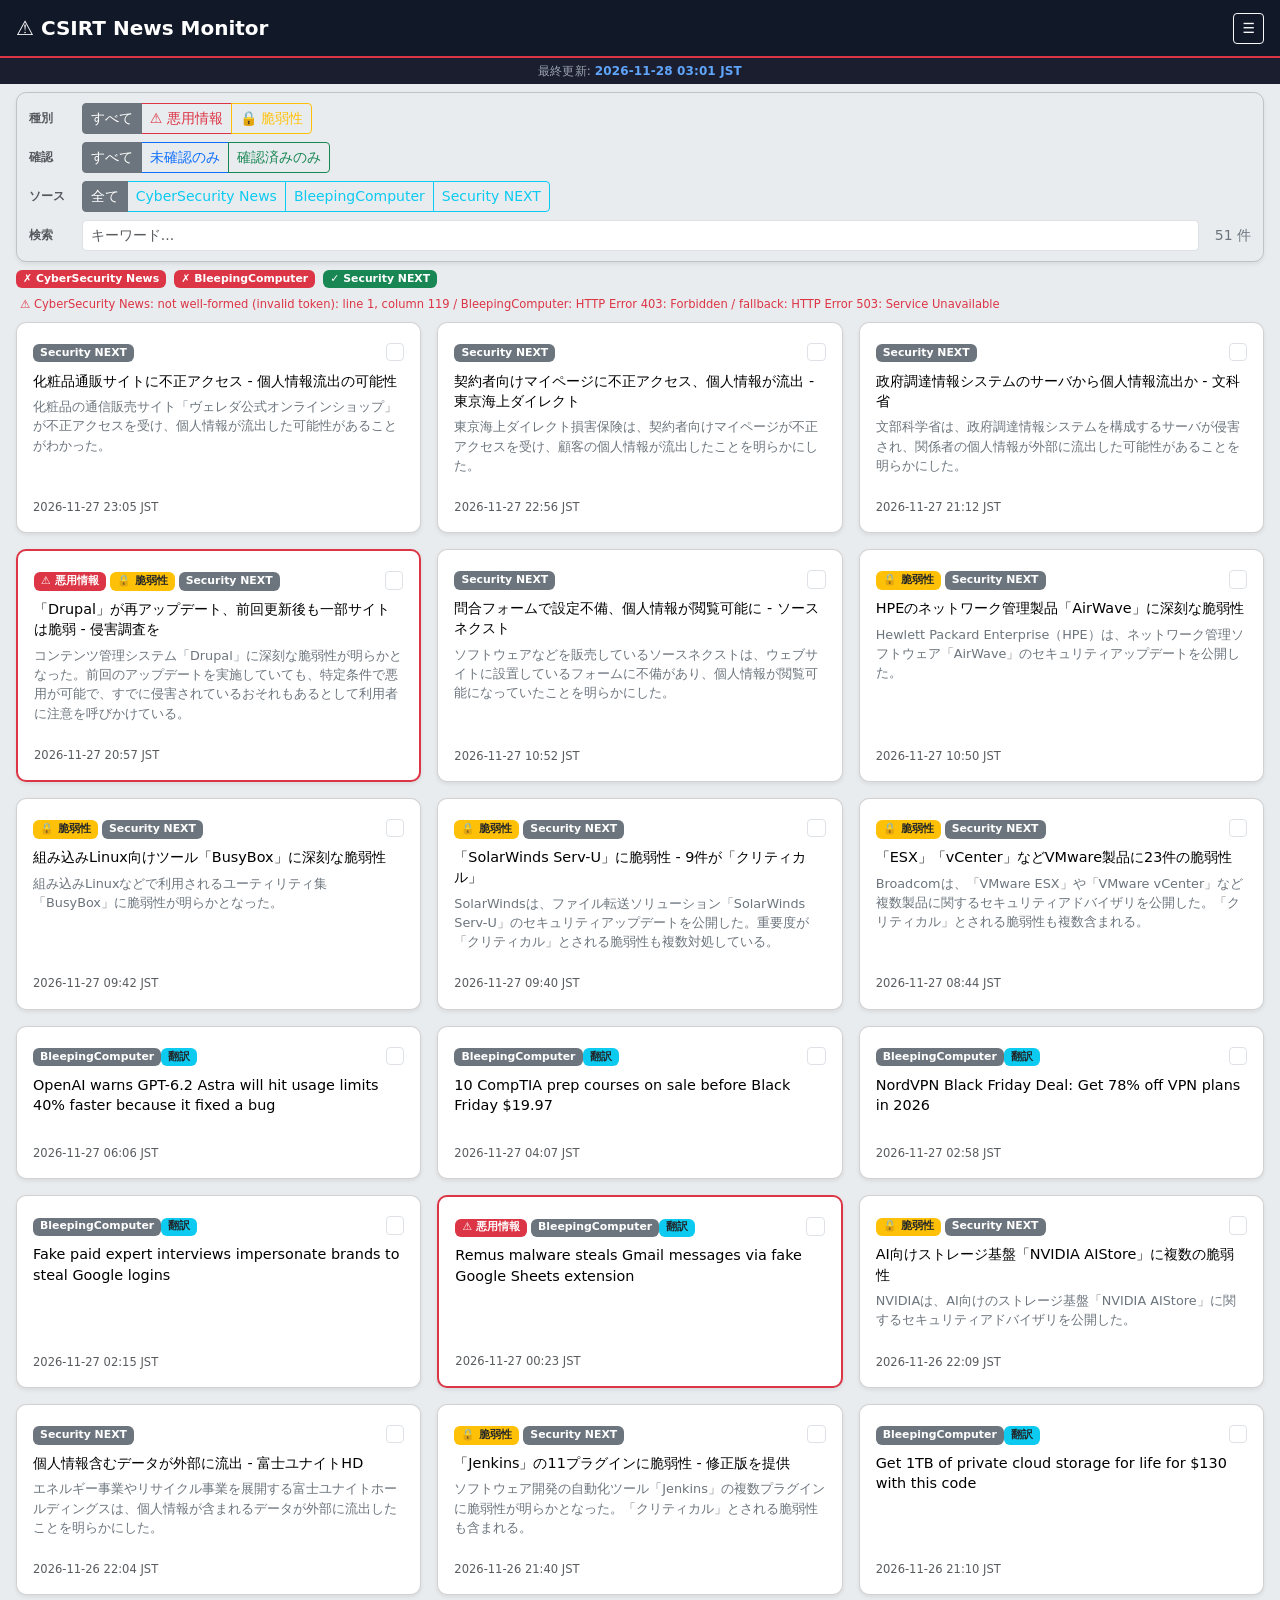
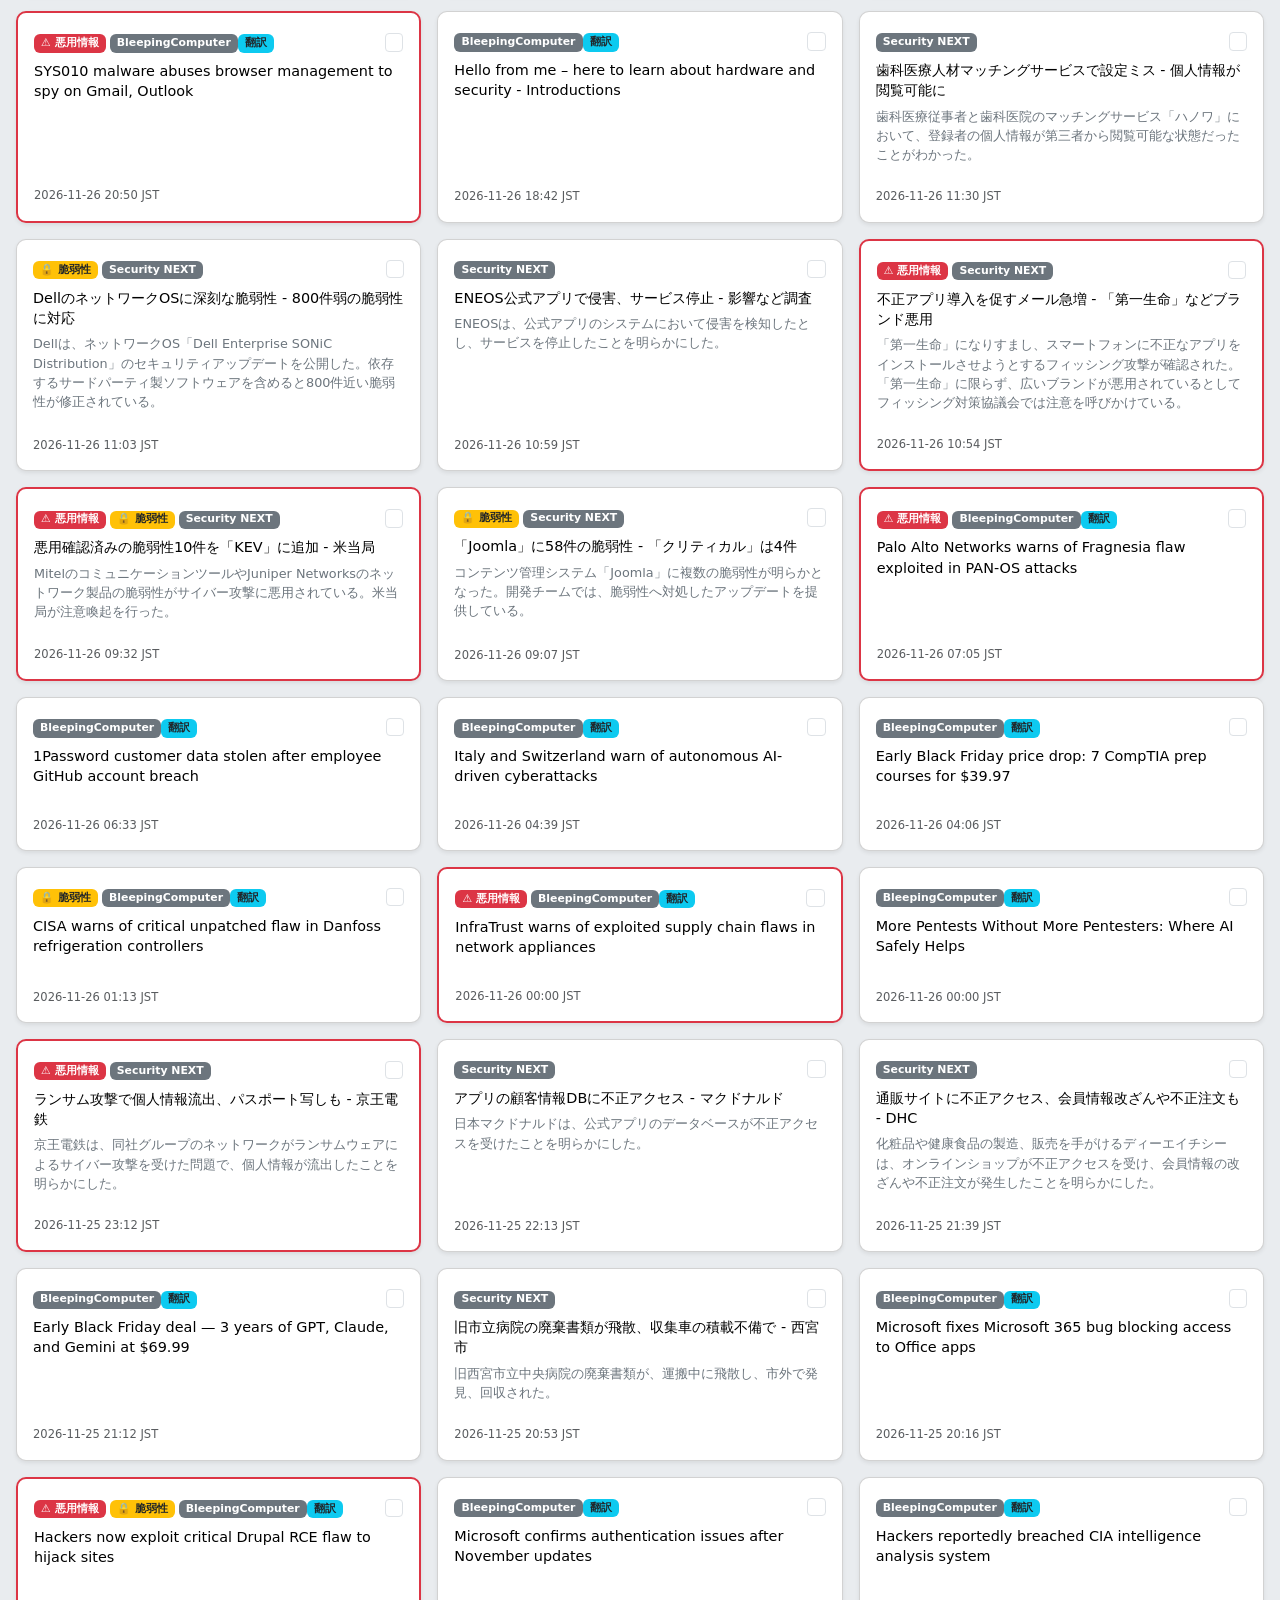
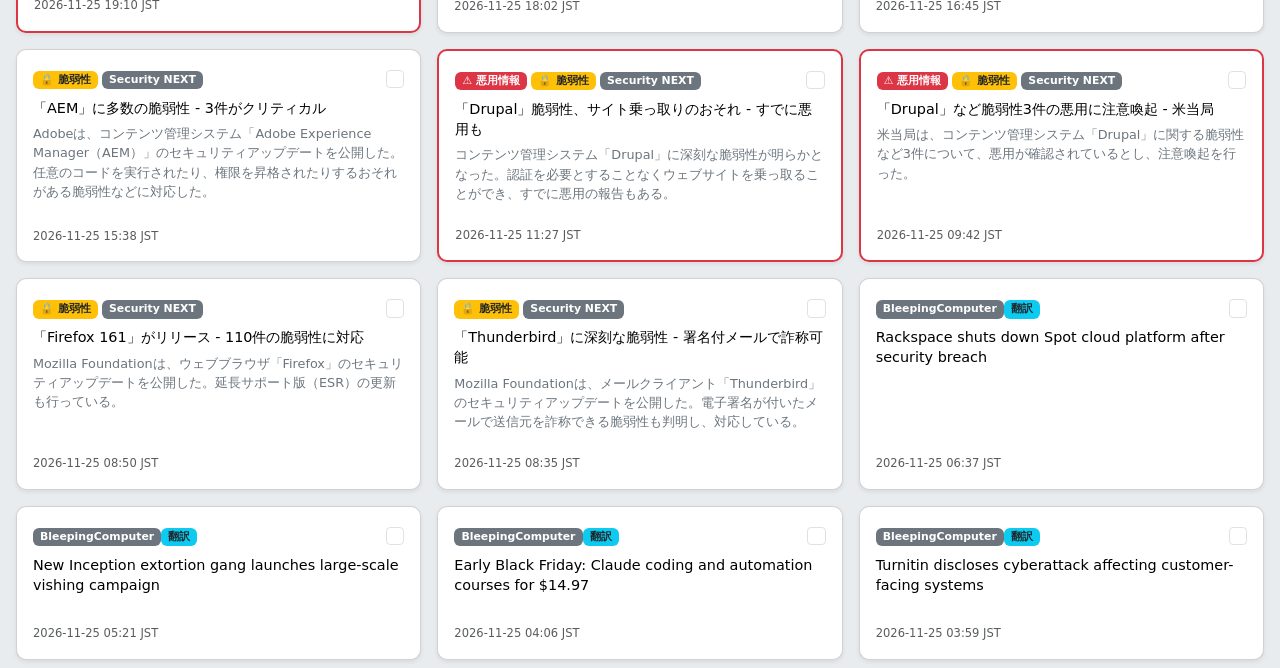
==== commit bc66d298: "Update security news [skip ci]" ====
--- a/docs/index.html
+++ b/docs/index.html
@@ -75,7 +75,7 @@
 
   <!-- ===== Schedule bar ===== -->
   <div class="schedule-bar text-center py-1 small">
-    最終更新: <strong>2026-11-27 16:51 JST</strong>
+    最終更新: <strong>2026-11-28 03:01 JST</strong>
   </div>
 
   <!-- ===== Main ===== -->
@@ -139,8 +139,8 @@
   <div class="pb-4 d-md-none"></div>
 
   <script>
-    const ALL_ARTICLES = [{"source": "Security NEXT", "lang": "ja", "title": "HPEのネットワーク管理製品「AirWave」に深刻な脆弱性", "title_en": "HPEのネットワーク管理製品「AirWave」に深刻な脆弱性", "link": "https://www.security-next.com/193437", "summary": "Hewlett Packard Enterprise（HPE）は、ネットワーク管理ソフトウェア「AirWave」のセキュリティアップデートを公開した。", "summary_en": "Hewlett Packard Enterprise（HPE）は、ネットワーク管理ソフトウェア「AirWave」のセキュリティアップデートを公開した。", "published": "2026-11-27 10:50 JST", "published_ts": 1795744204.0, "is_exploit": false, "is_vuln": true}, {"source": "Security NEXT", "lang": "ja", "title": "組み込みLinux向けツール「BusyBox」に深刻な脆弱性", "title_en": "組み込みLinux向けツール「BusyBox」に深刻な脆弱性", "link": "https://www.security-next.com/193294", "summary": "組み込みLinuxなどで利用されるユーティリティ集「BusyBox」に脆弱性が明らかとなった。", "summary_en": "組み込みLinuxなどで利用されるユーティリティ集「BusyBox」に脆弱性が明らかとなった。", "published": "2026-11-27 09:42 JST", "published_ts": 1795740141.0, "is_exploit": false, "is_vuln": true}, {"source": "Security NEXT", "lang": "ja", "title": "「SolarWinds Serv-U」に脆弱性 - 9件が「クリティカル」", "title_en": "「SolarWinds Serv-U」に脆弱性 - 9件が「クリティカル」", "link": "https://www.security-next.com/193429", "summary": "SolarWindsは、ファイル転送ソリューション「SolarWinds Serv-U」のセキュリティアップデートを公開した。重要度が「クリティカル」とされる脆弱性も複数対処している。", "summary_en": "SolarWindsは、ファイル転送ソリューション「SolarWinds Serv-U」のセキュリティアップデートを公開した。重要度が「クリティカル」とされる脆弱性も複数対処している。", "published": "2026-11-27 09:40 JST", "published_ts": 1795740037.0, "is_exploit": false, "is_vuln": true}, {"source": "Security NEXT", "lang": "ja", "title": "「ESX」「vCenter」などVMware製品に23件の脆弱性", "title_en": "「ESX」「vCenter」などVMware製品に23件の脆弱性", "link": "https://www.security-next.com/193422", "summary": "Broadcomは、「VMware ESX」や「VMware vCenter」など複数製品に関するセキュリティアドバイザリを公開した。「クリティカル」とされる脆弱性も複数含まれる。", "summary_en": "Broadcomは、「VMware ESX」や「VMware vCenter」など複数製品に関するセキュリティアドバイザリを公開した。「クリティカル」とされる脆弱性も複数含まれる。", "published": "2026-11-27 08:44 JST", "published_ts": 1795736689.0, "is_exploit": false, "is_vuln": true}, {"source": "BleepingComputer", "lang": "en", "title": "OpenAI warns GPT-6.2 Astra will hit usage limits 40% faster because it fixed a bug", "title_en": "OpenAI warns GPT-6.2 Astra will hit usage limits 40% faster because it fixed a bug", "link": "https://news.google.com/rss/articles/[base64]?oc=5", "summary": "", "summary_en": "", "published": "2026-11-27 06:06 JST", "published_ts": 1795727182.0, "is_exploit": false, "is_vuln": false}, {"source": "BleepingComputer", "lang": "en", "title": "10 CompTIA prep courses on sale before Black Friday $19.97", "title_en": "10 CompTIA prep courses on sale before Black Friday $19.97", "link": "https://news.google.com/rss/articles/[base64]?oc=5", "summary": "", "summary_en": "", "published": "2026-11-27 04:07 JST", "published_ts": 1795720041.0, "is_exploit": false, "is_vuln": false}, {"source": "BleepingComputer", "lang": "en", "title": "NordVPN Black Friday Deal: Get 78% off VPN plans in 2026", "title_en": "NordVPN Black Friday Deal: Get 78% off VPN plans in 2026", "link": "https://news.google.com/rss/articles/[base64]?oc=5", "summary": "", "summary_en": "", "published": "2026-11-27 02:58 JST", "published_ts": 1795715922.0, "is_exploit": false, "is_vuln": false}, {"source": "BleepingComputer", "lang": "en", "title": "Fake paid expert interviews impersonate brands to steal Google logins", "title_en": "Fake paid expert interviews impersonate brands to steal Google logins", "link": "https://news.google.com/rss/articles/[base64]?oc=5", "summary": "", "summary_en": "", "published": "2026-11-27 02:15 JST", "published_ts": 1795713300.0, "is_exploit": false, "is_vuln": false}, {"source": "BleepingComputer", "lang": "en", "title": "Remus malware steals Gmail messages via fake Google Sheets extension", "title_en": "Remus malware steals Gmail messages via fake Google Sheets extension", "link": "https://news.google.com/rss/articles/[base64]?oc=5", "summary": "", "summary_en": "", "published": "2026-11-27 00:23 JST", "published_ts": 1795706608.0, "is_exploit": true, "is_vuln": false}, {"source": "Security NEXT", "lang": "ja", "title": "AI向けストレージ基盤「NVIDIA AIStore」に複数の脆弱性", "title_en": "AI向けストレージ基盤「NVIDIA AIStore」に複数の脆弱性", "link": "https://www.security-next.com/193302", "summary": "NVIDIAは、AI向けのストレージ基盤「NVIDIA AIStore」に関するセキュリティアドバイザリを公開した。", "summary_en": "NVIDIAは、AI向けのストレージ基盤「NVIDIA AIStore」に関するセキュリティアドバイザリを公開した。", "published": "2026-11-26 22:09 JST", "published_ts": 1795698549.0, "is_exploit": false, "is_vuln": true}, {"source": "Security NEXT", "lang": "ja", "title": "個人情報含むデータが外部に流出 - 富士ユナイトHD", "title_en": "個人情報含むデータが外部に流出 - 富士ユナイトHD", "link": "https://www.security-next.com/193313", "summary": "エネルギー事業やリサイクル事業を展開する富士ユナイトホールディングスは、個人情報が含まれるデータが外部に流出したことを明らかにした。", "summary_en": "エネルギー事業やリサイクル事業を展開する富士ユナイトホールディングスは、個人情報が含まれるデータが外部に流出したことを明らかにした。", "published": "2026-11-26 22:04 JST", "published_ts": 1795698297.0, "is_exploit": false, "is_vuln": false}, {"source": "Security NEXT", "lang": "ja", "title": "「Jenkins」の11プラグインに脆弱性 - 修正版を提供", "title_en": "「Jenkins」の11プラグインに脆弱性 - 修正版を提供", "link": "https://www.security-next.com/193385", "summary": "ソフトウェア開発の自動化ツール「Jenkins」の複数プラグインに脆弱性が明らかとなった。「クリティカル」とされる脆弱性も含まれる。", "summary_en": "ソフトウェア開発の自動化ツール「Jenkins」の複数プラグインに脆弱性が明らかとなった。「クリティカル」とされる脆弱性も含まれる。", "published": "2026-11-26 21:40 JST", "published_ts": 1795696803.0, "is_exploit": false, "is_vuln": true}, {"source": "BleepingComputer", "lang": "en", "title": "Get 1TB of private cloud storage for life for $130 with this code", "title_en": "Get 1TB of private cloud storage for life for $130 with this code", "link": "https://news.google.com/rss/articles/[base64]?oc=5", "summary": "", "summary_en": "", "published": "2026-11-26 21:10 JST", "published_ts": 1795695017.0, "is_exploit": false, "is_vuln": false}, {"source": "BleepingComputer", "lang": "en", "title": "SYS010 malware abuses browser management to spy on Gmail, Outlook", "title_en": "SYS010 malware abuses browser management to spy on Gmail, Outlook", "link": "https://news.google.com/rss/articles/[base64]?oc=5", "summary": "", "summary_en": "", "published": "2026-11-26 20:50 JST", "published_ts": 1795693817.0, "is_exploit": true, "is_vuln": false}, {"source": "BleepingComputer", "lang": "en", "title": "Hello from me – here to learn about hardware and security - Introductions", "title_en": "Hello from me – here to learn about hardware and security - Introductions", "link": "https://news.google.com/rss/articles/[base64]?oc=5", "summary": "", "summary_en": "", "published": "2026-11-26 18:42 JST", "published_ts": 1795686147.0, "is_exploit": false, "is_vuln": false}, {"source": "Security NEXT", "lang": "ja", "title": "歯科医療人材マッチングサービスで設定ミス - 個人情報が閲覧可能に", "title_en": "歯科医療人材マッチングサービスで設定ミス - 個人情報が閲覧可能に", "link": "https://www.security-next.com/192812", "summary": "歯科医療従事者と歯科医院のマッチングサービス「ハノワ」において、登録者の個人情報が第三者から閲覧可能な状態だったことがわかった。", "summary_en": "歯科医療従事者と歯科医院のマッチングサービス「ハノワ」において、登録者の個人情報が第三者から閲覧可能な状態だったことがわかった。", "published": "2026-11-26 11:30 JST", "published_ts": 1795660237.0, "is_exploit": false, "is_vuln": false}, {"source": "Security NEXT", "lang": "ja", "title": "DellのネットワークOSに深刻な脆弱性 - 800件弱の脆弱性に対応", "title_en": "DellのネットワークOSに深刻な脆弱性 - 800件弱の脆弱性に対応", "link": "https://www.security-next.com/193319", "summary": "Dellは、ネットワークOS「Dell Enterprise SONiC Distribution」のセキュリティアップデートを公開した。依存するサードパーティ製ソフトウェアを含めると800件近い脆弱性が修正されている。", "summary_en": "Dellは、ネットワークOS「Dell Enterprise SONiC Distribution」のセキュリティアップデートを公開した。依存するサードパーティ製ソフトウェアを含めると800件近い脆弱性が修正されている。", "published": "2026-11-26 11:03 JST", "published_ts": 1795658593.0, "is_exploit": false, "is_vuln": true}, {"source": "Security NEXT", "lang": "ja", "title": "ENEOS公式アプリで侵害、サービス停止 - 影響など調査", "title_en": "ENEOS公式アプリで侵害、サービス停止 - 影響など調査", "link": "https://www.security-next.com/193377", "summary": "ENEOSは、公式アプリのシステムにおいて侵害を検知したとし、サービスを停止したことを明らかにした。", "summary_en": "ENEOSは、公式アプリのシステムにおいて侵害を検知したとし、サービスを停止したことを明らかにした。", "published": "2026-11-26 10:59 JST", "published_ts": 1795658366.0, "is_exploit": false, "is_vuln": false}, {"source": "Security NEXT", "lang": "ja", "title": "不正アプリ導入を促すメール急増 - 「第一生命」などブランド悪用", "title_en": "不正アプリ導入を促すメール急増 - 「第一生命」などブランド悪用", "link": "https://www.security-next.com/193365", "summary": "「第一生命」になりすまし、スマートフォンに不正なアプリをインストールさせようとするフィッシング攻撃が確認された。「第一生命」に限らず、広いブランドが悪用されているとしてフィッシング対策協議会では注意を呼びかけている。", "summary_en": "「第一生命」になりすまし、スマートフォンに不正なアプリをインストールさせようとするフィッシング攻撃が確認された。「第一生命」に限らず、広いブランドが悪用されているとしてフィッシング対策協議会では注意を呼びかけている。", "published": "2026-11-26 10:54 JST", "published_ts": 1795658097.0, "is_exploit": true, "is_vuln": false}, {"source": "Security NEXT", "lang": "ja", "title": "悪用確認済みの脆弱性10件を「KEV」に追加 - 米当局", "title_en": "悪用確認済みの脆弱性10件を「KEV」に追加 - 米当局", "link": "https://www.security-next.com/193360", "summary": "MitelのコミュニケーションツールやJuniper Networksのネットワーク製品の脆弱性がサイバー攻撃に悪用されている。米当局が注意喚起を行った。", "summary_en": "MitelのコミュニケーションツールやJuniper Networksのネットワーク製品の脆弱性がサイバー攻撃に悪用されている。米当局が注意喚起を行った。", "published": "2026-11-26 09:32 JST", "published_ts": 1795653145.0, "is_exploit": true, "is_vuln": true}, {"source": "Security NEXT", "lang": "ja", "title": "「Joomla」に58件の脆弱性 - 「クリティカル」は4件", "title_en": "「Joomla」に58件の脆弱性 - 「クリティカル」は4件", "link": "https://www.security-next.com/193353", "summary": "コンテンツ管理システム「Joomla」に複数の脆弱性が明らかとなった。開発チームでは、脆弱性へ対処したアップデートを提供している。", "summary_en": "コンテンツ管理システム「Joomla」に複数の脆弱性が明らかとなった。開発チームでは、脆弱性へ対処したアップデートを提供している。", "published": "2026-11-26 09:07 JST", "published_ts": 1795651654.0, "is_exploit": false, "is_vuln": true}, {"source": "BleepingComputer", "lang": "en", "title": "Palo Alto Networks warns of Fragnesia flaw exploited in PAN-OS attacks", "title_en": "Palo Alto Networks warns of Fragnesia flaw exploited in PAN-OS attacks", "link": "https://news.google.com/rss/articles/[base64]?oc=5", "summary": "", "summary_en": "", "published": "2026-11-26 07:05 JST", "published_ts": 1795644309.0, "is_exploit": true, "is_vuln": false}, {"source": "BleepingComputer", "lang": "en", "title": "1Password customer data stolen after employee GitHub account breach", "title_en": "1Password customer data stolen after employee GitHub account breach", "link": "https://news.google.com/rss/articles/[base64]?oc=5", "summary": "", "summary_en": "", "published": "2026-11-26 06:33 JST", "published_ts": 1795642413.0, "is_exploit": false, "is_vuln": false}, {"source": "BleepingComputer", "lang": "en", "title": "Italy and Switzerland warn of autonomous AI-driven cyberattacks", "title_en": "Italy and Switzerland warn of autonomous AI-driven cyberattacks", "link": "https://news.google.com/rss/articles/[base64]?oc=5", "summary": "", "summary_en": "", "published": "2026-11-26 04:39 JST", "published_ts": 1795635571.0, "is_exploit": false, "is_vuln": false}, {"source": "BleepingComputer", "lang": "en", "title": "Early Black Friday price drop: 7 CompTIA prep courses for $39.97", "title_en": "Early Black Friday price drop: 7 CompTIA prep courses for $39.97", "link": "https://news.google.com/rss/articles/[base64]?oc=5", "summary": "", "summary_en": "", "published": "2026-11-26 04:06 JST", "published_ts": 1795633580.0, "is_exploit": false, "is_vuln": false}, {"source": "BleepingComputer", "lang": "en", "title": "CISA warns of critical unpatched flaw in Danfoss refrigeration controllers", "title_en": "CISA warns of critical unpatched flaw in Danfoss refrigeration controllers", "link": "https://news.google.com/rss/articles/[base64]?oc=5", "summary": "", "summary_en": "", "published": "2026-11-26 01:13 JST", "published_ts": 1795623220.0, "is_exploit": false, "is_vuln": true}, {"source": "BleepingComputer", "lang": "en", "title": "InfraTrust warns of exploited supply chain flaws in network appliances", "title_en": "InfraTrust warns of exploited supply chain flaws in network appliances", "link": "https://news.google.com/rss/articles/[base64]?oc=5", "summary": "", "summary_en": "", "published": "2026-11-26 00:00 JST", "published_ts": 1795618800.0, "is_exploit": true, "is_vuln": false}, {"source": "BleepingComputer", "lang": "en", "title": "More Pentests Without More Pentesters: Where AI Safely Helps", "title_en": "More Pentests Without More Pentesters: Where AI Safely Helps", "link": "https://news.google.com/rss/articles/[base64]?oc=5", "summary": "", "summary_en": "", "published": "2026-11-26 00:00 JST", "published_ts": 1795618800.0, "is_exploit": false, "is_vuln": false}, {"source": "Security NEXT", "lang": "ja", "title": "ランサム攻撃で個人情報流出、パスポート写しも - 京王電鉄", "title_en": "ランサム攻撃で個人情報流出、パスポート写しも - 京王電鉄", "link": "https://www.security-next.com/193305", "summary": "京王電鉄は、同社グループのネットワークがランサムウェアによるサイバー攻撃を受けた問題で、個人情報が流出したことを明らかにした。", "summary_en": "京王電鉄は、同社グループのネットワークがランサムウェアによるサイバー攻撃を受けた問題で、個人情報が流出したことを明らかにした。", "published": "2026-11-25 23:12 JST", "published_ts": 1795615961.0, "is_exploit": true, "is_vuln": false}, {"source": "Security NEXT", "lang": "ja", "title": "アプリの顧客情報DBに不正アクセス - マクドナルド", "title_en": "アプリの顧客情報DBに不正アクセス - マクドナルド", "link": "https://www.security-next.com/193232", "summary": "日本マクドナルドは、公式アプリのデータベースが不正アクセスを受けたことを明らかにした。", "summary_en": "日本マクドナルドは、公式アプリのデータベースが不正アクセスを受けたことを明らかにした。", "published": "2026-11-25 22:13 JST", "published_ts": 1795612406.0, "is_exploit": false, "is_vuln": false}, {"source": "Security NEXT", "lang": "ja", "title": "通販サイトに不正アクセス、会員情報改ざんや不正注文も - DHC", "title_en": "通販サイトに不正アクセス、会員情報改ざんや不正注文も - DHC", "link": "https://www.security-next.com/193316", "summary": "化粧品や健康食品の製造、販売を手がけるディーエイチシーは、オンラインショップが不正アクセスを受け、会員情報の改ざんや不正注文が発生したことを明らかにした。", "summary_en": "化粧品や健康食品の製造、販売を手がけるディーエイチシーは、オンラインショップが不正アクセスを受け、会員情報の改ざんや不正注文が発生したことを明らかにした。", "published": "2026-11-25 21:39 JST", "published_ts": 1795610380.0, "is_exploit": false, "is_vuln": false}, {"source": "BleepingComputer", "lang": "en", "title": "Early Black Friday deal — 3 years of GPT, Claude, and Gemini at $69.99", "title_en": "Early Black Friday deal — 3 years of GPT, Claude, and Gemini at $69.99", "link": "https://news.google.com/rss/articles/[base64]?oc=5", "summary": "", "summary_en": "", "published": "2026-11-25 21:12 JST", "published_ts": 1795608739.0, "is_exploit": false, "is_vuln": false}, {"source": "Security NEXT", "lang": "ja", "title": "旧市立病院の廃棄書類が飛散、収集車の積載不備で - 西宮市", "title_en": "旧市立病院の廃棄書類が飛散、収集車の積載不備で - 西宮市", "link": "https://www.security-next.com/193025", "summary": "旧西宮市立中央病院の廃棄書類が、運搬中に飛散し、市外で発見、回収された。", "summary_en": "旧西宮市立中央病院の廃棄書類が、運搬中に飛散し、市外で発見、回収された。", "published": "2026-11-25 20:53 JST", "published_ts": 1795607616.0, "is_exploit": false, "is_vuln": false}, {"source": "BleepingComputer", "lang": "en", "title": "Microsoft fixes Microsoft 365 bug blocking access to Office apps", "title_en": "Microsoft fixes Microsoft 365 bug blocking access to Office apps", "link": "https://news.google.com/rss/articles/[base64]?oc=5", "summary": "", "summary_en": "", "published": "2026-11-25 20:16 JST", "published_ts": 1795605392.0, "is_exploit": false, "is_vuln": false}, {"source": "BleepingComputer", "lang": "en", "title": "Hackers now exploit critical Drupal RCE flaw to hijack sites", "title_en": "Hackers now exploit critical Drupal RCE flaw to hijack sites", "link": "https://news.google.com/rss/articles/[base64]?oc=5", "summary": "", "summary_en": "", "published": "2026-11-25 19:10 JST", "published_ts": 1795601420.0, "is_exploit": true, "is_vuln": true}, {"source": "BleepingComputer", "lang": "en", "title": "Microsoft confirms authentication issues after November updates", "title_en": "Microsoft confirms authentication issues after November updates", "link": "https://news.google.com/rss/articles/[base64]?oc=5", "summary": "", "summary_en": "", "published": "2026-11-25 18:02 JST", "published_ts": 1795597377.0, "is_exploit": false, "is_vuln": false}, {"source": "BleepingComputer", "lang": "en", "title": "Hackers reportedly breached CIA intelligence analysis system", "title_en": "Hackers reportedly breached CIA intelligence analysis system", "link": "https://news.google.com/rss/articles/[base64]?oc=5", "summary": "", "summary_en": "", "published": "2026-11-25 16:45 JST", "published_ts": 1795592703.0, "is_exploit": false, "is_vuln": false}, {"source": "Security NEXT", "lang": "ja", "title": "「AEM」に多数の脆弱性 - 3件がクリティカル", "title_en": "「AEM」に多数の脆弱性 - 3件がクリティカル", "link": "https://www.security-next.com/193325", "summary": "Adobeは、コンテンツ管理システム「Adobe Experience Manager（AEM）」のセキュリティアップデートを公開した。任意のコードを実行されたり、権限を昇格されたりするおそれがある脆弱性などに対応した。", "summary_en": "Adobeは、コンテンツ管理システム「Adobe Experience Manager（AEM）」のセキュリティアップデートを公開した。任意のコードを実行されたり、権限を昇格されたりするおそれがある脆弱性などに対応した。", "published": "2026-11-25 15:38 JST", "published_ts": 1795588684.0, "is_exploit": false, "is_vuln": true}, {"source": "Security NEXT", "lang": "ja", "title": "「Drupal」脆弱性、サイト乗っ取りのおそれ - すでに悪用も", "title_en": "「Drupal」脆弱性、サイト乗っ取りのおそれ - すでに悪用も", "link": "https://www.security-next.com/193298", "summary": "コンテンツ管理システム「Drupal」に深刻な脆弱性が明らかとなった。認証を必要とすることなくウェブサイトを乗っ取ることができ、すでに悪用の報告もある。", "summary_en": "コンテンツ管理システム「Drupal」に深刻な脆弱性が明らかとなった。認証を必要とすることなくウェブサイトを乗っ取ることができ、すでに悪用の報告もある。", "published": "2026-11-25 11:27 JST", "published_ts": 1795573633.0, "is_exploit": true, "is_vuln": true}, {"source": "Security NEXT", "lang": "ja", "title": "「Drupal」など脆弱性3件の悪用に注意喚起 - 米当局", "title_en": "「Drupal」など脆弱性3件の悪用に注意喚起 - 米当局", "link": "https://www.security-next.com/193290", "summary": "米当局は、コンテンツ管理システム「Drupal」に関する脆弱性など3件について、悪用が確認されているとし、注意喚起を行った。", "summary_en": "米当局は、コンテンツ管理システム「Drupal」に関する脆弱性など3件について、悪用が確認されているとし、注意喚起を行った。", "published": "2026-11-25 09:42 JST", "published_ts": 1795567335.0, "is_exploit": true, "is_vuln": true}, {"source": "Security NEXT", "lang": "ja", "title": "「Firefox 161」がリリース - 110件の脆弱性に対応", "title_en": "「Firefox 161」がリリース - 110件の脆弱性に対応", "link": "https://www.security-next.com/193284", "summary": "Mozilla Foundationは、ウェブブラウザ「Firefox」のセキュリティアップデートを公開した。延長サポート版（ESR）の更新も行っている。", "summary_en": "Mozilla Foundationは、ウェブブラウザ「Firefox」のセキュリティアップデートを公開した。延長サポート版（ESR）の更新も行っている。", "published": "2026-11-25 08:50 JST", "published_ts": 1795564206.0, "is_exploit": false, "is_vuln": true}, {"source": "Security NEXT", "lang": "ja", "title": "「Thunderbird」に深刻な脆弱性 - 署名付メールで詐称可能", "title_en": "「Thunderbird」に深刻な脆弱性 - 署名付メールで詐称可能", "link": "https://www.security-next.com/193277", "summary": "Mozilla Foundationは、メールクライアント「Thunderbird」のセキュリティアップデートを公開した。電子署名が付いたメールで送信元を詐称できる脆弱性も判明し、対応している。", "summary_en": "Mozilla Foundationは、メールクライアント「Thunderbird」のセキュリティアップデートを公開した。電子署名が付いたメールで送信元を詐称できる脆弱性も判明し、対応している。", "published": "2026-11-25 08:35 JST", "published_ts": 1795563302.0, "is_exploit": false, "is_vuln": true}, {"source": "BleepingComputer", "lang": "en", "title": "Rackspace shuts down Spot cloud platform after security breach", "title_en": "Rackspace shuts down Spot cloud platform after security breach", "link": "https://news.google.com/rss/articles/[base64]?oc=5", "summary": "", "summary_en": "", "published": "2026-11-25 06:37 JST", "published_ts": 1795556250.0, "is_exploit": false, "is_vuln": false}, {"source": "BleepingComputer", "lang": "en", "title": "New Inception extortion gang launches large-scale vishing campaign", "title_en": "New Inception extortion gang launches large-scale vishing campaign", "link": "https://news.google.com/rss/articles/[base64]?oc=5", "summary": "", "summary_en": "", "published": "2026-11-25 05:21 JST", "published_ts": 1795551680.0, "is_exploit": false, "is_vuln": false}, {"source": "BleepingComputer", "lang": "en", "title": "Early Black Friday: Claude coding and automation courses for $14.97", "title_en": "Early Black Friday: Claude coding and automation courses for $14.97", "link": "https://news.google.com/rss/articles/[base64]?oc=5", "summary": "", "summary_en": "", "published": "2026-11-25 04:06 JST", "published_ts": 1795547180.0, "is_exploit": false, "is_vuln": false}, {"source": "BleepingComputer", "lang": "en", "title": "Turnitin discloses cyberattack affecting customer-facing systems", "title_en": "Turnitin discloses cyberattack affecting customer-facing systems", "link": "https://news.google.com/rss/articles/[base64]?oc=5", "summary": "", "summary_en": "", "published": "2026-11-25 03:59 JST", "published_ts": 1795546792.0, "is_exploit": false, "is_vuln": false}, {"source": "BleepingComputer", "lang": "en", "title": "Radware discloses breach exposing customer cloud access keys", "title_en": "Radware discloses breach exposing customer cloud access keys", "link": "https://news.google.com/rss/articles/[base64]?oc=5", "summary": "", "summary_en": "", "published": "2026-11-25 02:49 JST", "published_ts": 1795542545.0, "is_exploit": false, "is_vuln": false}, {"source": "BleepingComputer", "lang": "en", "title": "ShinyHunters claims to return after FBI arrests, uses old PGP keys as proof", "title_en": "ShinyHunters claims to return after FBI arrests, uses old PGP keys as proof", "link": "https://news.google.com/rss/articles/[base64]?oc=5", "summary": "", "summary_en": "", "published": "2026-11-25 01:30 JST", "published_ts": 1795537819.0, "is_exploit": false, "is_vuln": false}, {"source": "BleepingComputer", "lang": "en", "title": "European Commission confirms data theft in EU Academy breach", "title_en": "European Commission confirms data theft in EU Academy breach", "link": "https://news.google.com/rss/articles/[base64]?oc=5", "summary": "", "summary_en": "", "published": "2026-11-25 01:22 JST", "published_ts": 1795537364.0, "is_exploit": false, "is_vuln": false}, {"source": "BleepingComputer", "lang": "en", "title": "Hackers compromise Check Point Servers in 22 organizations", "title_en": "Hackers compromise Check Point Servers in 22 organizations", "link": "https://news.google.com/rss/articles/[base64]?oc=5", "summary": "", "summary_en": "", "published": "2026-11-25 01:15 JST", "published_ts": 1795536923.0, "is_exploit": false, "is_vuln": false}, {"source": "BleepingComputer", "lang": "en", "title": "Police disrupt 57 illegal streaming services with 7.3 million visits", "title_en": "Police disrupt 57 illegal streaming services with 7.3 million visits", "link": "https://news.google.com/rss/articles/[base64]?oc=5", "summary": "", "summary_en": "", "published": "2026-11-25 00:10 JST", "published_ts": 1795533010.0, "is_exploit": false, "is_vuln": false}, {"source": "BleepingComputer", "lang": "en", "title": "From Vulnerability Noise to Resilience: Rethinking Security in the AI Era", "title_en": "From Vulnerability Noise to Resilience: Rethinking Security in the AI Era", "link": "https://news.google.com/rss/articles/[base64]?oc=5", "summary": "", "summary_en": "", "published": "2026-11-25 00:01 JST", "published_ts": 1795532460.0, "is_exploit": false, "is_vuln": true}, {"source": "Security NEXT", "lang": "ja", "title": "ネットオーダーで侵害、サービスを停止 - ミスド", "title_en": "ネットオーダーで侵害、サービスを停止 - ミスド", "link": "https://www.security-next.com/193086", "summary": "ダスキンが運営するミスタードーナツのオンライン注文サービス「ミスドネットオーダー」が侵害されたことがわかった。状況を詳しく調べている。", "summary_en": "ダスキンが運営するミスタードーナツのオンライン注文サービス「ミスドネットオーダー」が侵害されたことがわかった。状況を詳しく調べている。", "published": "2026-11-24 23:23 JST", "published_ts": 1795530229.0, "is_exploit": false, "is_vuln": false}, {"source": "BleepingComputer", "lang": "en", "title": "McDonald's Japan data breach exposes customer location information", "title_en": "McDonald's Japan data breach exposes customer location information", "link": "https://news.google.com/rss/articles/[base64]?oc=5", "summary": "", "summary_en": "", "published": "2026-11-24 23:09 JST", "published_ts": 1795529377.0, "is_exploit": false, "is_vuln": false}, {"source": "BleepingComputer", "lang": "en", "title": "New Shirudo tool uses AI to shield unpatched Linux systems from exploits", "title_en": "New Shirudo tool uses AI to shield unpatched Linux systems from exploits", "link": "https://news.google.com/rss/articles/[base64]?oc=5", "summary": "", "summary_en": "", "published": "2026-11-24 22:34 JST", "published_ts": 1795527263.0, "is_exploit": false, "is_vuln": true}, {"source": "Security NEXT", "lang": "ja", "title": "仮想化管理ツール「Xen Orchestra」に脆弱性 - 順次修正対応", "title_en": "仮想化管理ツール「Xen Orchestra」に脆弱性 - 順次修正対応", "link": "https://www.security-next.com/193248", "summary": "仮想化環境の管理ツール「Xen Orchestra（XO）」に深刻な脆弱性が明らかとなった。認証を回避されるおそれがあり、すでにサイバー攻撃に悪用されている。アップデートが提供されている。", "summary_en": "仮想化環境の管理ツール「Xen Orchestra（XO）」に深刻な脆弱性が明らかとなった。認証を回避されるおそれがあり、すでにサイバー攻撃に悪用されている。アップデートが提供されている。", "published": "2026-11-24 20:40 JST", "published_ts": 1795520419.0, "is_exploit": true, "is_vuln": true}, {"source": "Security NEXT", "lang": "ja", "title": "ファンクラブ会員の個人情報が流出 - 読売巨人", "title_en": "ファンクラブ会員の個人情報が流出 - 読売巨人", "link": "https://www.security-next.com/192864", "summary": "プロ野球球団の読売巨人軍は、ファンクラブの会員情報を管理するシステムが外部よりサイバー攻撃を受けたことを明らかにした。会員の個人情報が流出したという。", "summary_en": "プロ野球球団の読売巨人軍は、ファンクラブの会員情報を管理するシステムが外部よりサイバー攻撃を受けたことを明らかにした。会員の個人情報が流出したという。", "published": "2026-11-24 20:15 JST", "published_ts": 1795518933.0, "is_exploit": false, "is_vuln": false}];
-    const SOURCE_STATUS = {"CyberSecurity News": {"ok": false, "error": "not well-formed (invalid token): line 1, column 119", "count": 0}, "BleepingComputer": {"ok": true, "error": null, "count": 60}, "Security NEXT": {"ok": true, "error": null, "count": 20}};
+    const ALL_ARTICLES = [{"source": "Security NEXT", "lang": "ja", "title": "化粧品通販サイトに不正アクセス - 個人情報流出の可能性", "title_en": "化粧品通販サイトに不正アクセス - 個人情報流出の可能性", "link": "https://www.security-next.com/193310", "summary": "化粧品の通信販売サイト「ヴェレダ公式オンラインショップ」が不正アクセスを受け、個人情報が流出した可能性があることがわかった。", "summary_en": "化粧品の通信販売サイト「ヴェレダ公式オンラインショップ」が不正アクセスを受け、個人情報が流出した可能性があることがわかった。", "published": "2026-11-27 23:05 JST", "published_ts": 1795788336.0, "is_exploit": false, "is_vuln": false}, {"source": "Security NEXT", "lang": "ja", "title": "契約者向けマイページに不正アクセス、個人情報が流出 - 東京海上ダイレクト", "title_en": "契約者向けマイページに不正アクセス、個人情報が流出 - 東京海上ダイレクト", "link": "https://www.security-next.com/193168", "summary": "東京海上ダイレクト損害保険は、契約者向けマイページが不正アクセスを受け、顧客の個人情報が流出したことを明らかにした。", "summary_en": "東京海上ダイレクト損害保険は、契約者向けマイページが不正アクセスを受け、顧客の個人情報が流出したことを明らかにした。", "published": "2026-11-27 22:56 JST", "published_ts": 1795787779.0, "is_exploit": false, "is_vuln": false}, {"source": "Security NEXT", "lang": "ja", "title": "政府調達情報システムのサーバから個人情報流出か - 文科省", "title_en": "政府調達情報システムのサーバから個人情報流出か - 文科省", "link": "https://www.security-next.com/193439", "summary": "文部科学省は、政府調達情報システムを構成するサーバが侵害され、関係者の個人情報が外部に流出した可能性があることを明らかにした。", "summary_en": "文部科学省は、政府調達情報システムを構成するサーバが侵害され、関係者の個人情報が外部に流出した可能性があることを明らかにした。", "published": "2026-11-27 21:12 JST", "published_ts": 1795781560.0, "is_exploit": false, "is_vuln": false}, {"source": "Security NEXT", "lang": "ja", "title": "「Drupal」が再アップデート、前回更新後も一部サイトは脆弱 - 侵害調査を", "title_en": "「Drupal」が再アップデート、前回更新後も一部サイトは脆弱 - 侵害調査を", "link": "https://www.security-next.com/193451", "summary": "コンテンツ管理システム「Drupal」に深刻な脆弱性が明らかとなった。前回のアップデートを実施していても、特定条件で悪用が可能で、すでに侵害されているおそれもあるとして利用者に注意を呼びかけている。", "summary_en": "コンテンツ管理システム「Drupal」に深刻な脆弱性が明らかとなった。前回のアップデートを実施していても、特定条件で悪用が可能で、すでに侵害されているおそれもあるとして利用者に注意を呼びかけている。", "published": "2026-11-27 20:57 JST", "published_ts": 1795780635.0, "is_exploit": true, "is_vuln": true}, {"source": "Security NEXT", "lang": "ja", "title": "問合フォームで設定不備、個人情報が閲覧可能に - ソースネクスト", "title_en": "問合フォームで設定不備、個人情報が閲覧可能に - ソースネクスト", "link": "https://www.security-next.com/193162", "summary": "ソフトウェアなどを販売しているソースネクストは、ウェブサイトに設置しているフォームに不備があり、個人情報が閲覧可能になっていたことを明らかにした。", "summary_en": "ソフトウェアなどを販売しているソースネクストは、ウェブサイトに設置しているフォームに不備があり、個人情報が閲覧可能になっていたことを明らかにした。", "published": "2026-11-27 10:52 JST", "published_ts": 1795744325.0, "is_exploit": false, "is_vuln": false}, {"source": "Security NEXT", "lang": "ja", "title": "HPEのネットワーク管理製品「AirWave」に深刻な脆弱性", "title_en": "HPEのネットワーク管理製品「AirWave」に深刻な脆弱性", "link": "https://www.security-next.com/193437", "summary": "Hewlett Packard Enterprise（HPE）は、ネットワーク管理ソフトウェア「AirWave」のセキュリティアップデートを公開した。", "summary_en": "Hewlett Packard Enterprise（HPE）は、ネットワーク管理ソフトウェア「AirWave」のセキュリティアップデートを公開した。", "published": "2026-11-27 10:50 JST", "published_ts": 1795744204.0, "is_exploit": false, "is_vuln": true}, {"source": "Security NEXT", "lang": "ja", "title": "組み込みLinux向けツール「BusyBox」に深刻な脆弱性", "title_en": "組み込みLinux向けツール「BusyBox」に深刻な脆弱性", "link": "https://www.security-next.com/193294", "summary": "組み込みLinuxなどで利用されるユーティリティ集「BusyBox」に脆弱性が明らかとなった。", "summary_en": "組み込みLinuxなどで利用されるユーティリティ集「BusyBox」に脆弱性が明らかとなった。", "published": "2026-11-27 09:42 JST", "published_ts": 1795740141.0, "is_exploit": false, "is_vuln": true}, {"source": "Security NEXT", "lang": "ja", "title": "「SolarWinds Serv-U」に脆弱性 - 9件が「クリティカル」", "title_en": "「SolarWinds Serv-U」に脆弱性 - 9件が「クリティカル」", "link": "https://www.security-next.com/193429", "summary": "SolarWindsは、ファイル転送ソリューション「SolarWinds Serv-U」のセキュリティアップデートを公開した。重要度が「クリティカル」とされる脆弱性も複数対処している。", "summary_en": "SolarWindsは、ファイル転送ソリューション「SolarWinds Serv-U」のセキュリティアップデートを公開した。重要度が「クリティカル」とされる脆弱性も複数対処している。", "published": "2026-11-27 09:40 JST", "published_ts": 1795740037.0, "is_exploit": false, "is_vuln": true}, {"source": "Security NEXT", "lang": "ja", "title": "「ESX」「vCenter」などVMware製品に23件の脆弱性", "title_en": "「ESX」「vCenter」などVMware製品に23件の脆弱性", "link": "https://www.security-next.com/193422", "summary": "Broadcomは、「VMware ESX」や「VMware vCenter」など複数製品に関するセキュリティアドバイザリを公開した。「クリティカル」とされる脆弱性も複数含まれる。", "summary_en": "Broadcomは、「VMware ESX」や「VMware vCenter」など複数製品に関するセキュリティアドバイザリを公開した。「クリティカル」とされる脆弱性も複数含まれる。", "published": "2026-11-27 08:44 JST", "published_ts": 1795736689.0, "is_exploit": false, "is_vuln": true}, {"source": "BleepingComputer", "lang": "en", "title": "OpenAI warns GPT-6.2 Astra will hit usage limits 40% faster because it fixed a bug", "title_en": "OpenAI warns GPT-6.2 Astra will hit usage limits 40% faster because it fixed a bug", "link": "https://news.google.com/rss/articles/[base64]?oc=5", "summary": "", "summary_en": "", "published": "2026-11-27 06:06 JST", "published_ts": 1795727182.0, "is_exploit": false, "is_vuln": false}, {"source": "BleepingComputer", "lang": "en", "title": "10 CompTIA prep courses on sale before Black Friday $19.97", "title_en": "10 CompTIA prep courses on sale before Black Friday $19.97", "link": "https://news.google.com/rss/articles/[base64]?oc=5", "summary": "", "summary_en": "", "published": "2026-11-27 04:07 JST", "published_ts": 1795720041.0, "is_exploit": false, "is_vuln": false}, {"source": "BleepingComputer", "lang": "en", "title": "NordVPN Black Friday Deal: Get 78% off VPN plans in 2026", "title_en": "NordVPN Black Friday Deal: Get 78% off VPN plans in 2026", "link": "https://news.google.com/rss/articles/[base64]?oc=5", "summary": "", "summary_en": "", "published": "2026-11-27 02:58 JST", "published_ts": 1795715922.0, "is_exploit": false, "is_vuln": false}, {"source": "BleepingComputer", "lang": "en", "title": "Fake paid expert interviews impersonate brands to steal Google logins", "title_en": "Fake paid expert interviews impersonate brands to steal Google logins", "link": "https://news.google.com/rss/articles/[base64]?oc=5", "summary": "", "summary_en": "", "published": "2026-11-27 02:15 JST", "published_ts": 1795713300.0, "is_exploit": false, "is_vuln": false}, {"source": "BleepingComputer", "lang": "en", "title": "Remus malware steals Gmail messages via fake Google Sheets extension", "title_en": "Remus malware steals Gmail messages via fake Google Sheets extension", "link": "https://news.google.com/rss/articles/[base64]?oc=5", "summary": "", "summary_en": "", "published": "2026-11-27 00:23 JST", "published_ts": 1795706608.0, "is_exploit": true, "is_vuln": false}, {"source": "Security NEXT", "lang": "ja", "title": "AI向けストレージ基盤「NVIDIA AIStore」に複数の脆弱性", "title_en": "AI向けストレージ基盤「NVIDIA AIStore」に複数の脆弱性", "link": "https://www.security-next.com/193302", "summary": "NVIDIAは、AI向けのストレージ基盤「NVIDIA AIStore」に関するセキュリティアドバイザリを公開した。", "summary_en": "NVIDIAは、AI向けのストレージ基盤「NVIDIA AIStore」に関するセキュリティアドバイザリを公開した。", "published": "2026-11-26 22:09 JST", "published_ts": 1795698549.0, "is_exploit": false, "is_vuln": true}, {"source": "Security NEXT", "lang": "ja", "title": "個人情報含むデータが外部に流出 - 富士ユナイトHD", "title_en": "個人情報含むデータが外部に流出 - 富士ユナイトHD", "link": "https://www.security-next.com/193313", "summary": "エネルギー事業やリサイクル事業を展開する富士ユナイトホールディングスは、個人情報が含まれるデータが外部に流出したことを明らかにした。", "summary_en": "エネルギー事業やリサイクル事業を展開する富士ユナイトホールディングスは、個人情報が含まれるデータが外部に流出したことを明らかにした。", "published": "2026-11-26 22:04 JST", "published_ts": 1795698297.0, "is_exploit": false, "is_vuln": false}, {"source": "Security NEXT", "lang": "ja", "title": "「Jenkins」の11プラグインに脆弱性 - 修正版を提供", "title_en": "「Jenkins」の11プラグインに脆弱性 - 修正版を提供", "link": "https://www.security-next.com/193385", "summary": "ソフトウェア開発の自動化ツール「Jenkins」の複数プラグインに脆弱性が明らかとなった。「クリティカル」とされる脆弱性も含まれる。", "summary_en": "ソフトウェア開発の自動化ツール「Jenkins」の複数プラグインに脆弱性が明らかとなった。「クリティカル」とされる脆弱性も含まれる。", "published": "2026-11-26 21:40 JST", "published_ts": 1795696803.0, "is_exploit": false, "is_vuln": true}, {"source": "BleepingComputer", "lang": "en", "title": "Get 1TB of private cloud storage for life for $130 with this code", "title_en": "Get 1TB of private cloud storage for life for $130 with this code", "link": "https://news.google.com/rss/articles/[base64]?oc=5", "summary": "", "summary_en": "", "published": "2026-11-26 21:10 JST", "published_ts": 1795695017.0, "is_exploit": false, "is_vuln": false}, {"source": "BleepingComputer", "lang": "en", "title": "SYS010 malware abuses browser management to spy on Gmail, Outlook", "title_en": "SYS010 malware abuses browser management to spy on Gmail, Outlook", "link": "https://news.google.com/rss/articles/[base64]?oc=5", "summary": "", "summary_en": "", "published": "2026-11-26 20:50 JST", "published_ts": 1795693817.0, "is_exploit": true, "is_vuln": false}, {"source": "BleepingComputer", "lang": "en", "title": "Hello from me – here to learn about hardware and security - Introductions", "title_en": "Hello from me – here to learn about hardware and security - Introductions", "link": "https://news.google.com/rss/articles/[base64]?oc=5", "summary": "", "summary_en": "", "published": "2026-11-26 18:42 JST", "published_ts": 1795686147.0, "is_exploit": false, "is_vuln": false}, {"source": "Security NEXT", "lang": "ja", "title": "歯科医療人材マッチングサービスで設定ミス - 個人情報が閲覧可能に", "title_en": "歯科医療人材マッチングサービスで設定ミス - 個人情報が閲覧可能に", "link": "https://www.security-next.com/192812", "summary": "歯科医療従事者と歯科医院のマッチングサービス「ハノワ」において、登録者の個人情報が第三者から閲覧可能な状態だったことがわかった。", "summary_en": "歯科医療従事者と歯科医院のマッチングサービス「ハノワ」において、登録者の個人情報が第三者から閲覧可能な状態だったことがわかった。", "published": "2026-11-26 11:30 JST", "published_ts": 1795660237.0, "is_exploit": false, "is_vuln": false}, {"source": "Security NEXT", "lang": "ja", "title": "DellのネットワークOSに深刻な脆弱性 - 800件弱の脆弱性に対応", "title_en": "DellのネットワークOSに深刻な脆弱性 - 800件弱の脆弱性に対応", "link": "https://www.security-next.com/193319", "summary": "Dellは、ネットワークOS「Dell Enterprise SONiC Distribution」のセキュリティアップデートを公開した。依存するサードパーティ製ソフトウェアを含めると800件近い脆弱性が修正されている。", "summary_en": "Dellは、ネットワークOS「Dell Enterprise SONiC Distribution」のセキュリティアップデートを公開した。依存するサードパーティ製ソフトウェアを含めると800件近い脆弱性が修正されている。", "published": "2026-11-26 11:03 JST", "published_ts": 1795658593.0, "is_exploit": false, "is_vuln": true}, {"source": "Security NEXT", "lang": "ja", "title": "ENEOS公式アプリで侵害、サービス停止 - 影響など調査", "title_en": "ENEOS公式アプリで侵害、サービス停止 - 影響など調査", "link": "https://www.security-next.com/193377", "summary": "ENEOSは、公式アプリのシステムにおいて侵害を検知したとし、サービスを停止したことを明らかにした。", "summary_en": "ENEOSは、公式アプリのシステムにおいて侵害を検知したとし、サービスを停止したことを明らかにした。", "published": "2026-11-26 10:59 JST", "published_ts": 1795658366.0, "is_exploit": false, "is_vuln": false}, {"source": "Security NEXT", "lang": "ja", "title": "不正アプリ導入を促すメール急増 - 「第一生命」などブランド悪用", "title_en": "不正アプリ導入を促すメール急増 - 「第一生命」などブランド悪用", "link": "https://www.security-next.com/193365", "summary": "「第一生命」になりすまし、スマートフォンに不正なアプリをインストールさせようとするフィッシング攻撃が確認された。「第一生命」に限らず、広いブランドが悪用されているとしてフィッシング対策協議会では注意を呼びかけている。", "summary_en": "「第一生命」になりすまし、スマートフォンに不正なアプリをインストールさせようとするフィッシング攻撃が確認された。「第一生命」に限らず、広いブランドが悪用されているとしてフィッシング対策協議会では注意を呼びかけている。", "published": "2026-11-26 10:54 JST", "published_ts": 1795658097.0, "is_exploit": true, "is_vuln": false}, {"source": "Security NEXT", "lang": "ja", "title": "悪用確認済みの脆弱性10件を「KEV」に追加 - 米当局", "title_en": "悪用確認済みの脆弱性10件を「KEV」に追加 - 米当局", "link": "https://www.security-next.com/193360", "summary": "MitelのコミュニケーションツールやJuniper Networksのネットワーク製品の脆弱性がサイバー攻撃に悪用されている。米当局が注意喚起を行った。", "summary_en": "MitelのコミュニケーションツールやJuniper Networksのネットワーク製品の脆弱性がサイバー攻撃に悪用されている。米当局が注意喚起を行った。", "published": "2026-11-26 09:32 JST", "published_ts": 1795653145.0, "is_exploit": true, "is_vuln": true}, {"source": "Security NEXT", "lang": "ja", "title": "「Joomla」に58件の脆弱性 - 「クリティカル」は4件", "title_en": "「Joomla」に58件の脆弱性 - 「クリティカル」は4件", "link": "https://www.security-next.com/193353", "summary": "コンテンツ管理システム「Joomla」に複数の脆弱性が明らかとなった。開発チームでは、脆弱性へ対処したアップデートを提供している。", "summary_en": "コンテンツ管理システム「Joomla」に複数の脆弱性が明らかとなった。開発チームでは、脆弱性へ対処したアップデートを提供している。", "published": "2026-11-26 09:07 JST", "published_ts": 1795651654.0, "is_exploit": false, "is_vuln": true}, {"source": "BleepingComputer", "lang": "en", "title": "Palo Alto Networks warns of Fragnesia flaw exploited in PAN-OS attacks", "title_en": "Palo Alto Networks warns of Fragnesia flaw exploited in PAN-OS attacks", "link": "https://news.google.com/rss/articles/[base64]?oc=5", "summary": "", "summary_en": "", "published": "2026-11-26 07:05 JST", "published_ts": 1795644309.0, "is_exploit": true, "is_vuln": false}, {"source": "BleepingComputer", "lang": "en", "title": "1Password customer data stolen after employee GitHub account breach", "title_en": "1Password customer data stolen after employee GitHub account breach", "link": "https://news.google.com/rss/articles/[base64]?oc=5", "summary": "", "summary_en": "", "published": "2026-11-26 06:33 JST", "published_ts": 1795642413.0, "is_exploit": false, "is_vuln": false}, {"source": "BleepingComputer", "lang": "en", "title": "Italy and Switzerland warn of autonomous AI-driven cyberattacks", "title_en": "Italy and Switzerland warn of autonomous AI-driven cyberattacks", "link": "https://news.google.com/rss/articles/[base64]?oc=5", "summary": "", "summary_en": "", "published": "2026-11-26 04:39 JST", "published_ts": 1795635571.0, "is_exploit": false, "is_vuln": false}, {"source": "BleepingComputer", "lang": "en", "title": "Early Black Friday price drop: 7 CompTIA prep courses for $39.97", "title_en": "Early Black Friday price drop: 7 CompTIA prep courses for $39.97", "link": "https://news.google.com/rss/articles/[base64]?oc=5", "summary": "", "summary_en": "", "published": "2026-11-26 04:06 JST", "published_ts": 1795633580.0, "is_exploit": false, "is_vuln": false}, {"source": "BleepingComputer", "lang": "en", "title": "CISA warns of critical unpatched flaw in Danfoss refrigeration controllers", "title_en": "CISA warns of critical unpatched flaw in Danfoss refrigeration controllers", "link": "https://news.google.com/rss/articles/[base64]?oc=5", "summary": "", "summary_en": "", "published": "2026-11-26 01:13 JST", "published_ts": 1795623220.0, "is_exploit": false, "is_vuln": true}, {"source": "BleepingComputer", "lang": "en", "title": "InfraTrust warns of exploited supply chain flaws in network appliances", "title_en": "InfraTrust warns of exploited supply chain flaws in network appliances", "link": "https://news.google.com/rss/articles/[base64]?oc=5", "summary": "", "summary_en": "", "published": "2026-11-26 00:00 JST", "published_ts": 1795618800.0, "is_exploit": true, "is_vuln": false}, {"source": "BleepingComputer", "lang": "en", "title": "More Pentests Without More Pentesters: Where AI Safely Helps", "title_en": "More Pentests Without More Pentesters: Where AI Safely Helps", "link": "https://news.google.com/rss/articles/[base64]?oc=5", "summary": "", "summary_en": "", "published": "2026-11-26 00:00 JST", "published_ts": 1795618800.0, "is_exploit": false, "is_vuln": false}, {"source": "Security NEXT", "lang": "ja", "title": "ランサム攻撃で個人情報流出、パスポート写しも - 京王電鉄", "title_en": "ランサム攻撃で個人情報流出、パスポート写しも - 京王電鉄", "link": "https://www.security-next.com/193305", "summary": "京王電鉄は、同社グループのネットワークがランサムウェアによるサイバー攻撃を受けた問題で、個人情報が流出したことを明らかにした。", "summary_en": "京王電鉄は、同社グループのネットワークがランサムウェアによるサイバー攻撃を受けた問題で、個人情報が流出したことを明らかにした。", "published": "2026-11-25 23:12 JST", "published_ts": 1795615961.0, "is_exploit": true, "is_vuln": false}, {"source": "Security NEXT", "lang": "ja", "title": "アプリの顧客情報DBに不正アクセス - マクドナルド", "title_en": "アプリの顧客情報DBに不正アクセス - マクドナルド", "link": "https://www.security-next.com/193232", "summary": "日本マクドナルドは、公式アプリのデータベースが不正アクセスを受けたことを明らかにした。", "summary_en": "日本マクドナルドは、公式アプリのデータベースが不正アクセスを受けたことを明らかにした。", "published": "2026-11-25 22:13 JST", "published_ts": 1795612406.0, "is_exploit": false, "is_vuln": false}, {"source": "Security NEXT", "lang": "ja", "title": "通販サイトに不正アクセス、会員情報改ざんや不正注文も - DHC", "title_en": "通販サイトに不正アクセス、会員情報改ざんや不正注文も - DHC", "link": "https://www.security-next.com/193316", "summary": "化粧品や健康食品の製造、販売を手がけるディーエイチシーは、オンラインショップが不正アクセスを受け、会員情報の改ざんや不正注文が発生したことを明らかにした。", "summary_en": "化粧品や健康食品の製造、販売を手がけるディーエイチシーは、オンラインショップが不正アクセスを受け、会員情報の改ざんや不正注文が発生したことを明らかにした。", "published": "2026-11-25 21:39 JST", "published_ts": 1795610380.0, "is_exploit": false, "is_vuln": false}, {"source": "BleepingComputer", "lang": "en", "title": "Early Black Friday deal — 3 years of GPT, Claude, and Gemini at $69.99", "title_en": "Early Black Friday deal — 3 years of GPT, Claude, and Gemini at $69.99", "link": "https://news.google.com/rss/articles/[base64]?oc=5", "summary": "", "summary_en": "", "published": "2026-11-25 21:12 JST", "published_ts": 1795608739.0, "is_exploit": false, "is_vuln": false}, {"source": "Security NEXT", "lang": "ja", "title": "旧市立病院の廃棄書類が飛散、収集車の積載不備で - 西宮市", "title_en": "旧市立病院の廃棄書類が飛散、収集車の積載不備で - 西宮市", "link": "https://www.security-next.com/193025", "summary": "旧西宮市立中央病院の廃棄書類が、運搬中に飛散し、市外で発見、回収された。", "summary_en": "旧西宮市立中央病院の廃棄書類が、運搬中に飛散し、市外で発見、回収された。", "published": "2026-11-25 20:53 JST", "published_ts": 1795607616.0, "is_exploit": false, "is_vuln": false}, {"source": "BleepingComputer", "lang": "en", "title": "Microsoft fixes Microsoft 365 bug blocking access to Office apps", "title_en": "Microsoft fixes Microsoft 365 bug blocking access to Office apps", "link": "https://news.google.com/rss/articles/[base64]?oc=5", "summary": "", "summary_en": "", "published": "2026-11-25 20:16 JST", "published_ts": 1795605392.0, "is_exploit": false, "is_vuln": false}, {"source": "BleepingComputer", "lang": "en", "title": "Hackers now exploit critical Drupal RCE flaw to hijack sites", "title_en": "Hackers now exploit critical Drupal RCE flaw to hijack sites", "link": "https://news.google.com/rss/articles/[base64]?oc=5", "summary": "", "summary_en": "", "published": "2026-11-25 19:10 JST", "published_ts": 1795601420.0, "is_exploit": true, "is_vuln": true}, {"source": "BleepingComputer", "lang": "en", "title": "Microsoft confirms authentication issues after November updates", "title_en": "Microsoft confirms authentication issues after November updates", "link": "https://news.google.com/rss/articles/[base64]?oc=5", "summary": "", "summary_en": "", "published": "2026-11-25 18:02 JST", "published_ts": 1795597377.0, "is_exploit": false, "is_vuln": false}, {"source": "BleepingComputer", "lang": "en", "title": "Hackers reportedly breached CIA intelligence analysis system", "title_en": "Hackers reportedly breached CIA intelligence analysis system", "link": "https://news.google.com/rss/articles/[base64]?oc=5", "summary": "", "summary_en": "", "published": "2026-11-25 16:45 JST", "published_ts": 1795592703.0, "is_exploit": false, "is_vuln": false}, {"source": "Security NEXT", "lang": "ja", "title": "「AEM」に多数の脆弱性 - 3件がクリティカル", "title_en": "「AEM」に多数の脆弱性 - 3件がクリティカル", "link": "https://www.security-next.com/193325", "summary": "Adobeは、コンテンツ管理システム「Adobe Experience Manager（AEM）」のセキュリティアップデートを公開した。任意のコードを実行されたり、権限を昇格されたりするおそれがある脆弱性などに対応した。", "summary_en": "Adobeは、コンテンツ管理システム「Adobe Experience Manager（AEM）」のセキュリティアップデートを公開した。任意のコードを実行されたり、権限を昇格されたりするおそれがある脆弱性などに対応した。", "published": "2026-11-25 15:38 JST", "published_ts": 1795588684.0, "is_exploit": false, "is_vuln": true}, {"source": "Security NEXT", "lang": "ja", "title": "「Drupal」脆弱性、サイト乗っ取りのおそれ - すでに悪用も", "title_en": "「Drupal」脆弱性、サイト乗っ取りのおそれ - すでに悪用も", "link": "https://www.security-next.com/193298", "summary": "コンテンツ管理システム「Drupal」に深刻な脆弱性が明らかとなった。認証を必要とすることなくウェブサイトを乗っ取ることができ、すでに悪用の報告もある。", "summary_en": "コンテンツ管理システム「Drupal」に深刻な脆弱性が明らかとなった。認証を必要とすることなくウェブサイトを乗っ取ることができ、すでに悪用の報告もある。", "published": "2026-11-25 11:27 JST", "published_ts": 1795573633.0, "is_exploit": true, "is_vuln": true}, {"source": "Security NEXT", "lang": "ja", "title": "「Drupal」など脆弱性3件の悪用に注意喚起 - 米当局", "title_en": "「Drupal」など脆弱性3件の悪用に注意喚起 - 米当局", "link": "https://www.security-next.com/193290", "summary": "米当局は、コンテンツ管理システム「Drupal」に関する脆弱性など3件について、悪用が確認されているとし、注意喚起を行った。", "summary_en": "米当局は、コンテンツ管理システム「Drupal」に関する脆弱性など3件について、悪用が確認されているとし、注意喚起を行った。", "published": "2026-11-25 09:42 JST", "published_ts": 1795567335.0, "is_exploit": true, "is_vuln": true}, {"source": "Security NEXT", "lang": "ja", "title": "「Firefox 161」がリリース - 110件の脆弱性に対応", "title_en": "「Firefox 161」がリリース - 110件の脆弱性に対応", "link": "https://www.security-next.com/193284", "summary": "Mozilla Foundationは、ウェブブラウザ「Firefox」のセキュリティアップデートを公開した。延長サポート版（ESR）の更新も行っている。", "summary_en": "Mozilla Foundationは、ウェブブラウザ「Firefox」のセキュリティアップデートを公開した。延長サポート版（ESR）の更新も行っている。", "published": "2026-11-25 08:50 JST", "published_ts": 1795564206.0, "is_exploit": false, "is_vuln": true}, {"source": "Security NEXT", "lang": "ja", "title": "「Thunderbird」に深刻な脆弱性 - 署名付メールで詐称可能", "title_en": "「Thunderbird」に深刻な脆弱性 - 署名付メールで詐称可能", "link": "https://www.security-next.com/193277", "summary": "Mozilla Foundationは、メールクライアント「Thunderbird」のセキュリティアップデートを公開した。電子署名が付いたメールで送信元を詐称できる脆弱性も判明し、対応している。", "summary_en": "Mozilla Foundationは、メールクライアント「Thunderbird」のセキュリティアップデートを公開した。電子署名が付いたメールで送信元を詐称できる脆弱性も判明し、対応している。", "published": "2026-11-25 08:35 JST", "published_ts": 1795563302.0, "is_exploit": false, "is_vuln": true}, {"source": "BleepingComputer", "lang": "en", "title": "Rackspace shuts down Spot cloud platform after security breach", "title_en": "Rackspace shuts down Spot cloud platform after security breach", "link": "https://news.google.com/rss/articles/[base64]?oc=5", "summary": "", "summary_en": "", "published": "2026-11-25 06:37 JST", "published_ts": 1795556250.0, "is_exploit": false, "is_vuln": false}, {"source": "BleepingComputer", "lang": "en", "title": "New Inception extortion gang launches large-scale vishing campaign", "title_en": "New Inception extortion gang launches large-scale vishing campaign", "link": "https://news.google.com/rss/articles/[base64]?oc=5", "summary": "", "summary_en": "", "published": "2026-11-25 05:21 JST", "published_ts": 1795551680.0, "is_exploit": false, "is_vuln": false}, {"source": "BleepingComputer", "lang": "en", "title": "Early Black Friday: Claude coding and automation courses for $14.97", "title_en": "Early Black Friday: Claude coding and automation courses for $14.97", "link": "https://news.google.com/rss/articles/[base64]?oc=5", "summary": "", "summary_en": "", "published": "2026-11-25 04:06 JST", "published_ts": 1795547180.0, "is_exploit": false, "is_vuln": false}, {"source": "BleepingComputer", "lang": "en", "title": "Turnitin discloses cyberattack affecting customer-facing systems", "title_en": "Turnitin discloses cyberattack affecting customer-facing systems", "link": "https://news.google.com/rss/articles/[base64]?oc=5", "summary": "", "summary_en": "", "published": "2026-11-25 03:59 JST", "published_ts": 1795546792.0, "is_exploit": false, "is_vuln": false}];
+    const SOURCE_STATUS = {"CyberSecurity News": {"ok": false, "error": "not well-formed (invalid token): line 1, column 119", "count": 0}, "BleepingComputer": {"ok": false, "error": "HTTP Error 403: Forbidden / fallback: HTTP Error 503: Service Unavailable", "count": 0}, "Security NEXT": {"ok": true, "error": null, "count": 20}};
     const FEED_NAMES = ["CyberSecurity News", "BleepingComputer", "Security NEXT"];
 
     // ===== Persistence keys =====
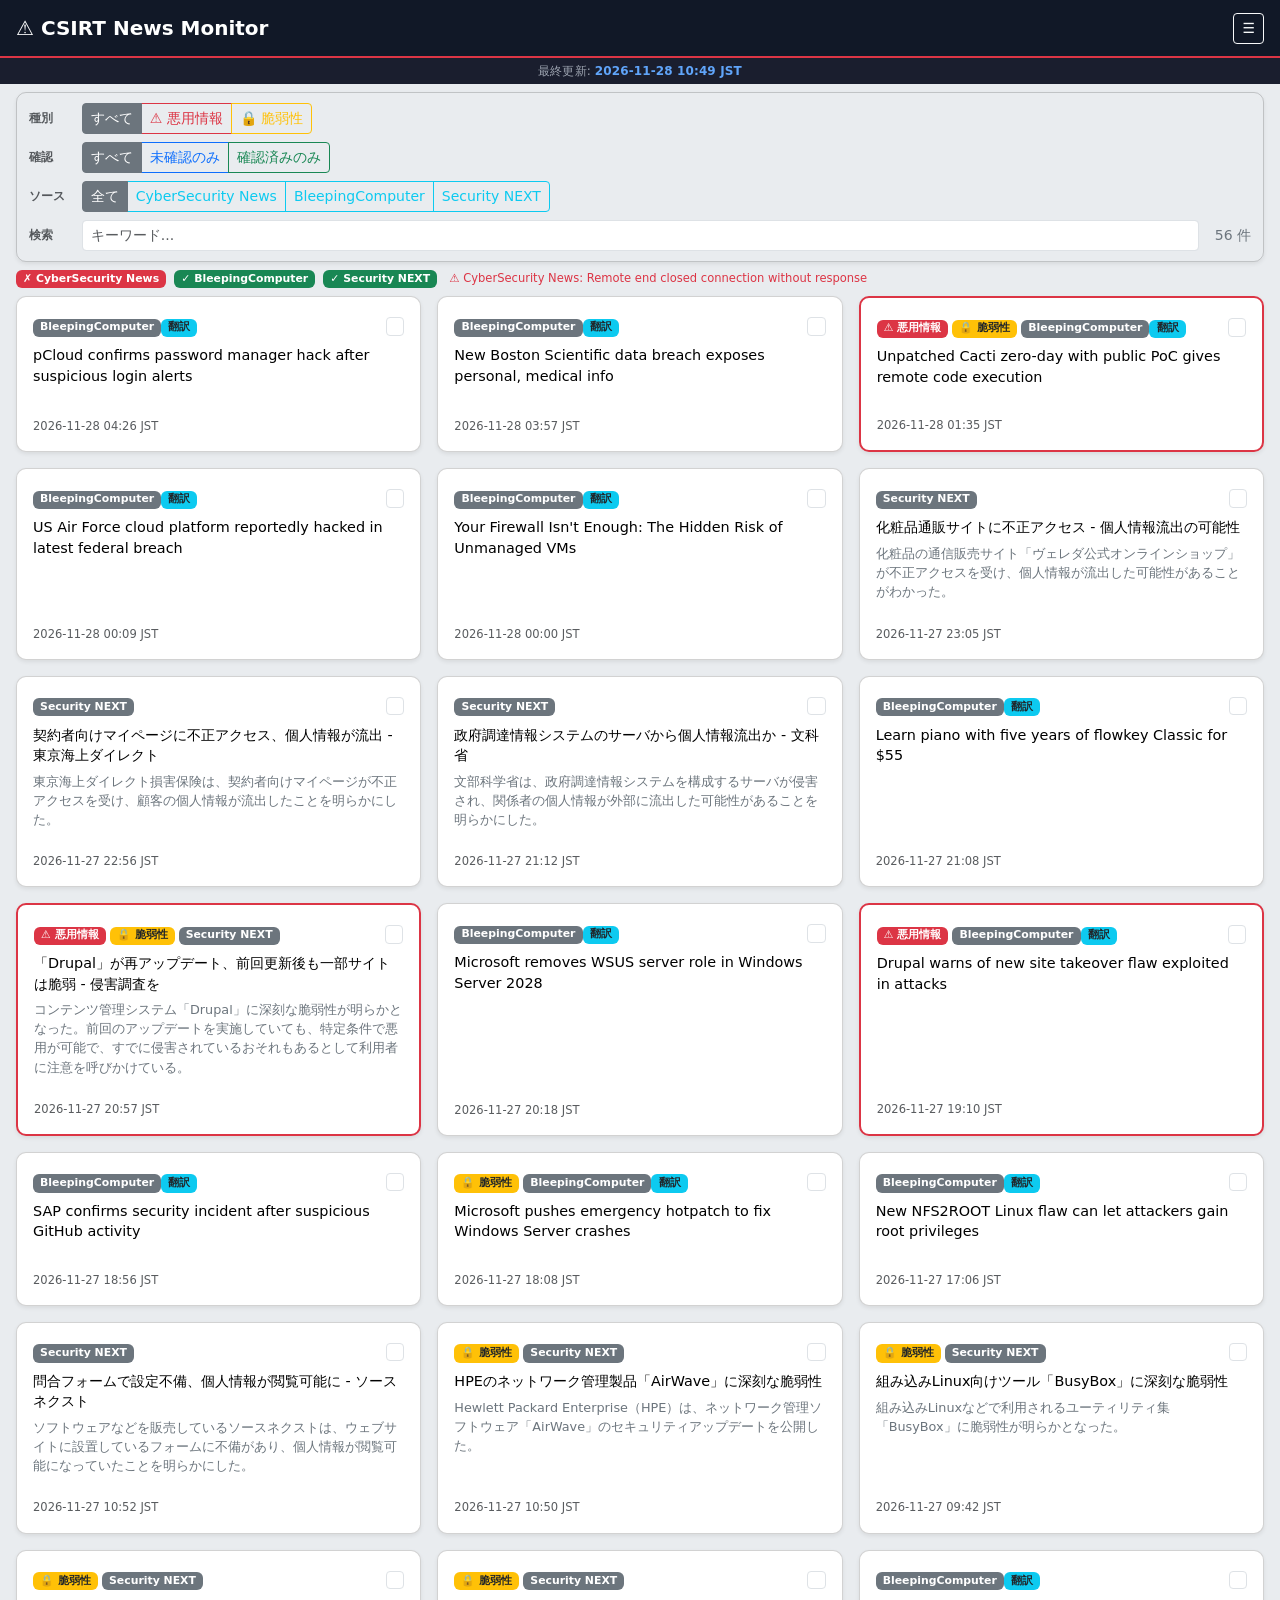
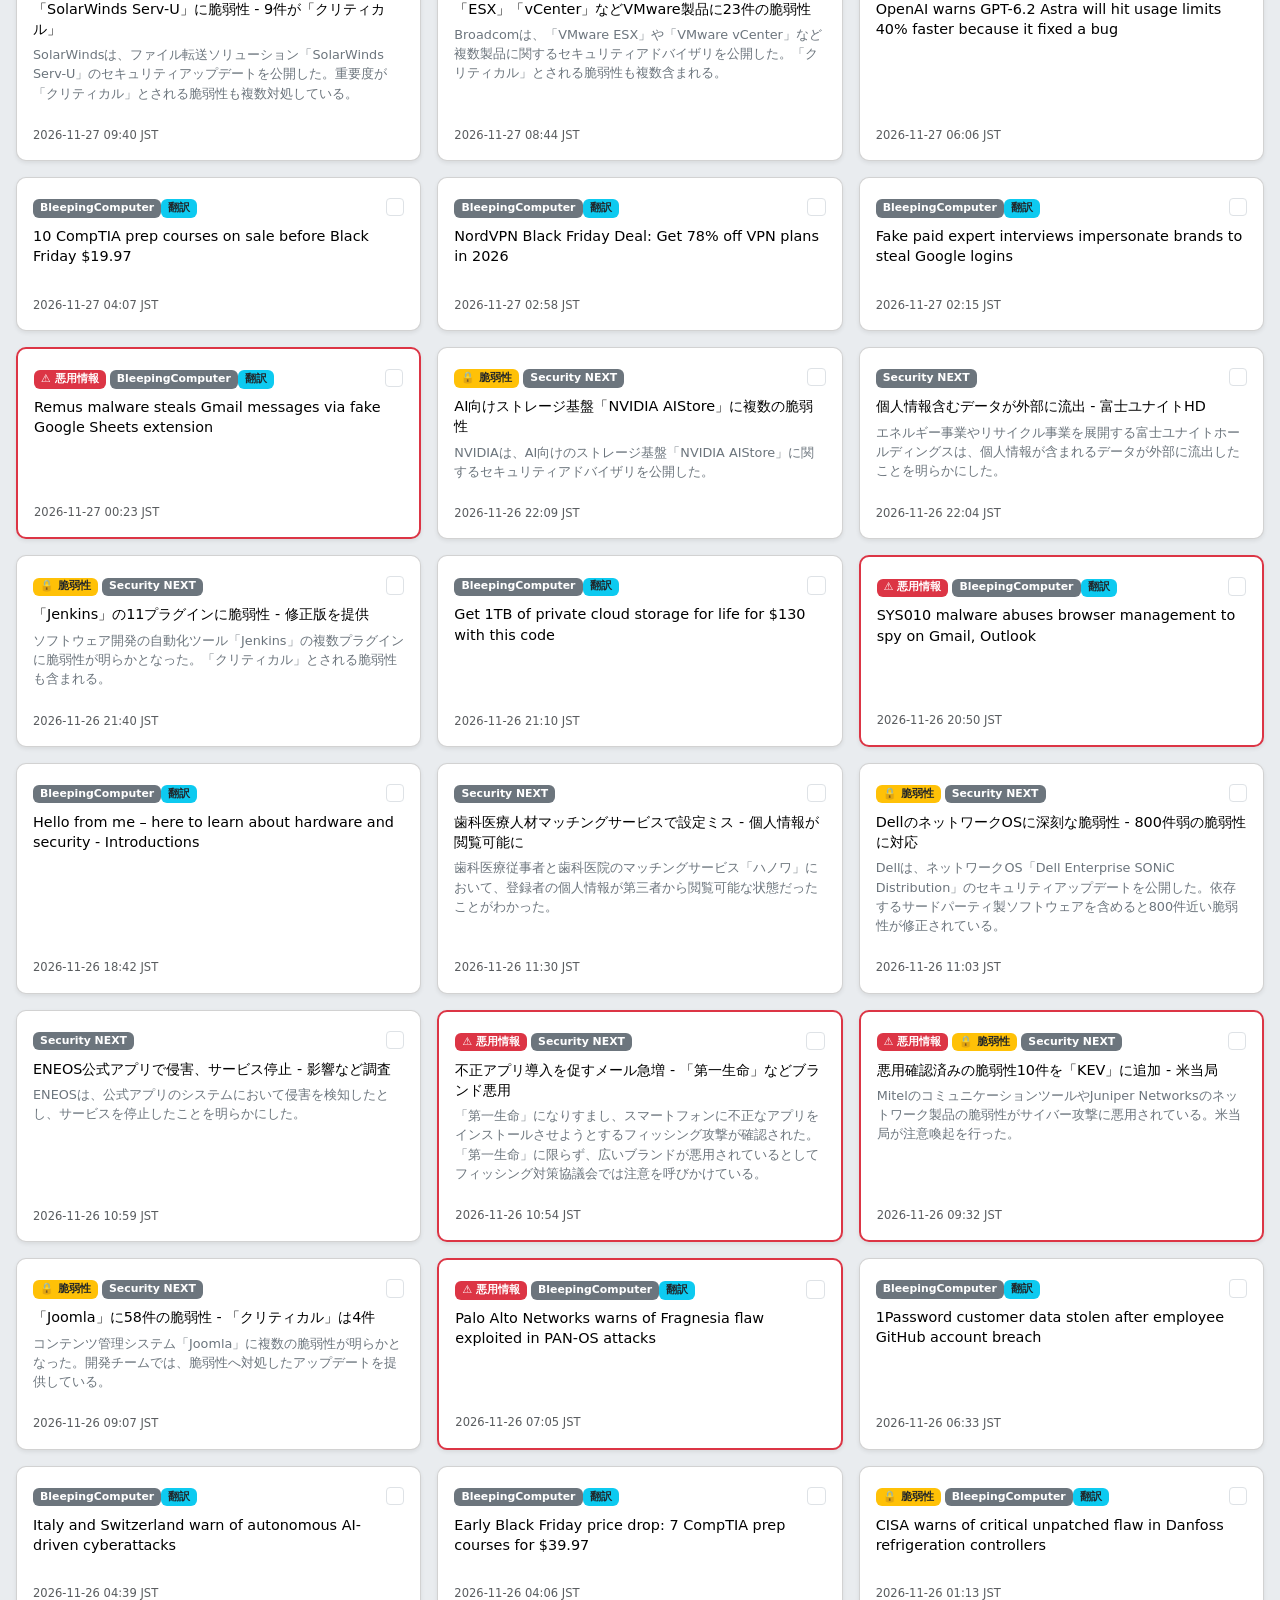
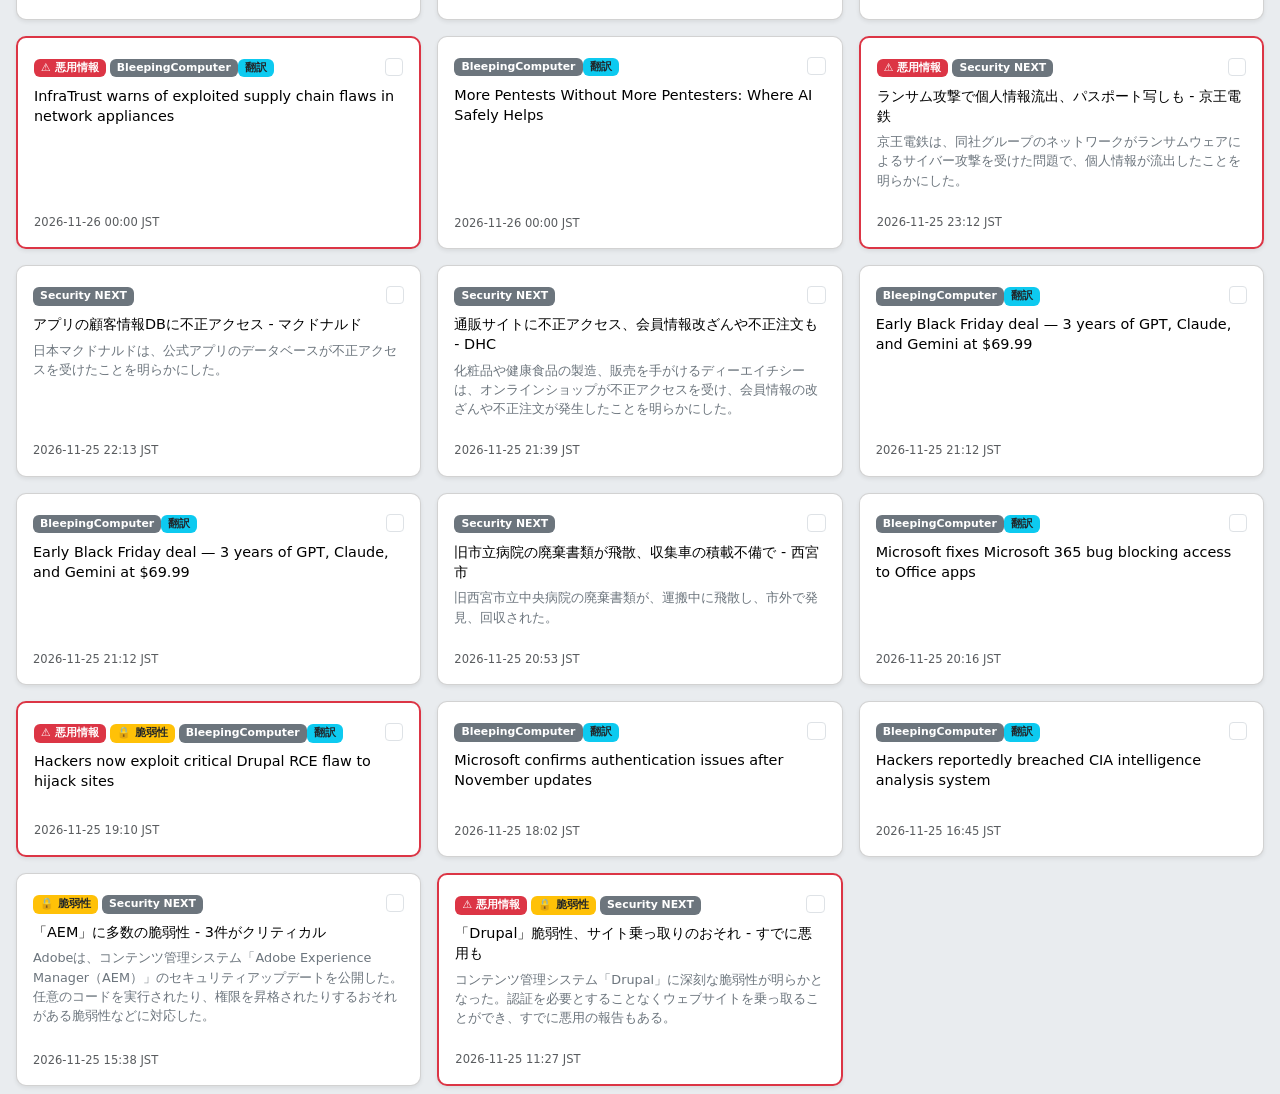
==== commit ee1e675c: "Update security news [skip ci]" ====
--- a/docs/index.html
+++ b/docs/index.html
@@ -75,7 +75,7 @@
 
   <!-- ===== Schedule bar ===== -->
   <div class="schedule-bar text-center py-1 small">
-    最終更新: <strong>2026-11-28 03:01 JST</strong>
+    最終更新: <strong>2026-11-28 10:49 JST</strong>
   </div>
 
   <!-- ===== Main ===== -->
@@ -139,8 +139,8 @@
   <div class="pb-4 d-md-none"></div>
 
   <script>
-    const ALL_ARTICLES = [{"source": "Security NEXT", "lang": "ja", "title": "化粧品通販サイトに不正アクセス - 個人情報流出の可能性", "title_en": "化粧品通販サイトに不正アクセス - 個人情報流出の可能性", "link": "https://www.security-next.com/193310", "summary": "化粧品の通信販売サイト「ヴェレダ公式オンラインショップ」が不正アクセスを受け、個人情報が流出した可能性があることがわかった。", "summary_en": "化粧品の通信販売サイト「ヴェレダ公式オンラインショップ」が不正アクセスを受け、個人情報が流出した可能性があることがわかった。", "published": "2026-11-27 23:05 JST", "published_ts": 1795788336.0, "is_exploit": false, "is_vuln": false}, {"source": "Security NEXT", "lang": "ja", "title": "契約者向けマイページに不正アクセス、個人情報が流出 - 東京海上ダイレクト", "title_en": "契約者向けマイページに不正アクセス、個人情報が流出 - 東京海上ダイレクト", "link": "https://www.security-next.com/193168", "summary": "東京海上ダイレクト損害保険は、契約者向けマイページが不正アクセスを受け、顧客の個人情報が流出したことを明らかにした。", "summary_en": "東京海上ダイレクト損害保険は、契約者向けマイページが不正アクセスを受け、顧客の個人情報が流出したことを明らかにした。", "published": "2026-11-27 22:56 JST", "published_ts": 1795787779.0, "is_exploit": false, "is_vuln": false}, {"source": "Security NEXT", "lang": "ja", "title": "政府調達情報システムのサーバから個人情報流出か - 文科省", "title_en": "政府調達情報システムのサーバから個人情報流出か - 文科省", "link": "https://www.security-next.com/193439", "summary": "文部科学省は、政府調達情報システムを構成するサーバが侵害され、関係者の個人情報が外部に流出した可能性があることを明らかにした。", "summary_en": "文部科学省は、政府調達情報システムを構成するサーバが侵害され、関係者の個人情報が外部に流出した可能性があることを明らかにした。", "published": "2026-11-27 21:12 JST", "published_ts": 1795781560.0, "is_exploit": false, "is_vuln": false}, {"source": "Security NEXT", "lang": "ja", "title": "「Drupal」が再アップデート、前回更新後も一部サイトは脆弱 - 侵害調査を", "title_en": "「Drupal」が再アップデート、前回更新後も一部サイトは脆弱 - 侵害調査を", "link": "https://www.security-next.com/193451", "summary": "コンテンツ管理システム「Drupal」に深刻な脆弱性が明らかとなった。前回のアップデートを実施していても、特定条件で悪用が可能で、すでに侵害されているおそれもあるとして利用者に注意を呼びかけている。", "summary_en": "コンテンツ管理システム「Drupal」に深刻な脆弱性が明らかとなった。前回のアップデートを実施していても、特定条件で悪用が可能で、すでに侵害されているおそれもあるとして利用者に注意を呼びかけている。", "published": "2026-11-27 20:57 JST", "published_ts": 1795780635.0, "is_exploit": true, "is_vuln": true}, {"source": "Security NEXT", "lang": "ja", "title": "問合フォームで設定不備、個人情報が閲覧可能に - ソースネクスト", "title_en": "問合フォームで設定不備、個人情報が閲覧可能に - ソースネクスト", "link": "https://www.security-next.com/193162", "summary": "ソフトウェアなどを販売しているソースネクストは、ウェブサイトに設置しているフォームに不備があり、個人情報が閲覧可能になっていたことを明らかにした。", "summary_en": "ソフトウェアなどを販売しているソースネクストは、ウェブサイトに設置しているフォームに不備があり、個人情報が閲覧可能になっていたことを明らかにした。", "published": "2026-11-27 10:52 JST", "published_ts": 1795744325.0, "is_exploit": false, "is_vuln": false}, {"source": "Security NEXT", "lang": "ja", "title": "HPEのネットワーク管理製品「AirWave」に深刻な脆弱性", "title_en": "HPEのネットワーク管理製品「AirWave」に深刻な脆弱性", "link": "https://www.security-next.com/193437", "summary": "Hewlett Packard Enterprise（HPE）は、ネットワーク管理ソフトウェア「AirWave」のセキュリティアップデートを公開した。", "summary_en": "Hewlett Packard Enterprise（HPE）は、ネットワーク管理ソフトウェア「AirWave」のセキュリティアップデートを公開した。", "published": "2026-11-27 10:50 JST", "published_ts": 1795744204.0, "is_exploit": false, "is_vuln": true}, {"source": "Security NEXT", "lang": "ja", "title": "組み込みLinux向けツール「BusyBox」に深刻な脆弱性", "title_en": "組み込みLinux向けツール「BusyBox」に深刻な脆弱性", "link": "https://www.security-next.com/193294", "summary": "組み込みLinuxなどで利用されるユーティリティ集「BusyBox」に脆弱性が明らかとなった。", "summary_en": "組み込みLinuxなどで利用されるユーティリティ集「BusyBox」に脆弱性が明らかとなった。", "published": "2026-11-27 09:42 JST", "published_ts": 1795740141.0, "is_exploit": false, "is_vuln": true}, {"source": "Security NEXT", "lang": "ja", "title": "「SolarWinds Serv-U」に脆弱性 - 9件が「クリティカル」", "title_en": "「SolarWinds Serv-U」に脆弱性 - 9件が「クリティカル」", "link": "https://www.security-next.com/193429", "summary": "SolarWindsは、ファイル転送ソリューション「SolarWinds Serv-U」のセキュリティアップデートを公開した。重要度が「クリティカル」とされる脆弱性も複数対処している。", "summary_en": "SolarWindsは、ファイル転送ソリューション「SolarWinds Serv-U」のセキュリティアップデートを公開した。重要度が「クリティカル」とされる脆弱性も複数対処している。", "published": "2026-11-27 09:40 JST", "published_ts": 1795740037.0, "is_exploit": false, "is_vuln": true}, {"source": "Security NEXT", "lang": "ja", "title": "「ESX」「vCenter」などVMware製品に23件の脆弱性", "title_en": "「ESX」「vCenter」などVMware製品に23件の脆弱性", "link": "https://www.security-next.com/193422", "summary": "Broadcomは、「VMware ESX」や「VMware vCenter」など複数製品に関するセキュリティアドバイザリを公開した。「クリティカル」とされる脆弱性も複数含まれる。", "summary_en": "Broadcomは、「VMware ESX」や「VMware vCenter」など複数製品に関するセキュリティアドバイザリを公開した。「クリティカル」とされる脆弱性も複数含まれる。", "published": "2026-11-27 08:44 JST", "published_ts": 1795736689.0, "is_exploit": false, "is_vuln": true}, {"source": "BleepingComputer", "lang": "en", "title": "OpenAI warns GPT-6.2 Astra will hit usage limits 40% faster because it fixed a bug", "title_en": "OpenAI warns GPT-6.2 Astra will hit usage limits 40% faster because it fixed a bug", "link": "https://news.google.com/rss/articles/[base64]?oc=5", "summary": "", "summary_en": "", "published": "2026-11-27 06:06 JST", "published_ts": 1795727182.0, "is_exploit": false, "is_vuln": false}, {"source": "BleepingComputer", "lang": "en", "title": "10 CompTIA prep courses on sale before Black Friday $19.97", "title_en": "10 CompTIA prep courses on sale before Black Friday $19.97", "link": "https://news.google.com/rss/articles/[base64]?oc=5", "summary": "", "summary_en": "", "published": "2026-11-27 04:07 JST", "published_ts": 1795720041.0, "is_exploit": false, "is_vuln": false}, {"source": "BleepingComputer", "lang": "en", "title": "NordVPN Black Friday Deal: Get 78% off VPN plans in 2026", "title_en": "NordVPN Black Friday Deal: Get 78% off VPN plans in 2026", "link": "https://news.google.com/rss/articles/[base64]?oc=5", "summary": "", "summary_en": "", "published": "2026-11-27 02:58 JST", "published_ts": 1795715922.0, "is_exploit": false, "is_vuln": false}, {"source": "BleepingComputer", "lang": "en", "title": "Fake paid expert interviews impersonate brands to steal Google logins", "title_en": "Fake paid expert interviews impersonate brands to steal Google logins", "link": "https://news.google.com/rss/articles/[base64]?oc=5", "summary": "", "summary_en": "", "published": "2026-11-27 02:15 JST", "published_ts": 1795713300.0, "is_exploit": false, "is_vuln": false}, {"source": "BleepingComputer", "lang": "en", "title": "Remus malware steals Gmail messages via fake Google Sheets extension", "title_en": "Remus malware steals Gmail messages via fake Google Sheets extension", "link": "https://news.google.com/rss/articles/[base64]?oc=5", "summary": "", "summary_en": "", "published": "2026-11-27 00:23 JST", "published_ts": 1795706608.0, "is_exploit": true, "is_vuln": false}, {"source": "Security NEXT", "lang": "ja", "title": "AI向けストレージ基盤「NVIDIA AIStore」に複数の脆弱性", "title_en": "AI向けストレージ基盤「NVIDIA AIStore」に複数の脆弱性", "link": "https://www.security-next.com/193302", "summary": "NVIDIAは、AI向けのストレージ基盤「NVIDIA AIStore」に関するセキュリティアドバイザリを公開した。", "summary_en": "NVIDIAは、AI向けのストレージ基盤「NVIDIA AIStore」に関するセキュリティアドバイザリを公開した。", "published": "2026-11-26 22:09 JST", "published_ts": 1795698549.0, "is_exploit": false, "is_vuln": true}, {"source": "Security NEXT", "lang": "ja", "title": "個人情報含むデータが外部に流出 - 富士ユナイトHD", "title_en": "個人情報含むデータが外部に流出 - 富士ユナイトHD", "link": "https://www.security-next.com/193313", "summary": "エネルギー事業やリサイクル事業を展開する富士ユナイトホールディングスは、個人情報が含まれるデータが外部に流出したことを明らかにした。", "summary_en": "エネルギー事業やリサイクル事業を展開する富士ユナイトホールディングスは、個人情報が含まれるデータが外部に流出したことを明らかにした。", "published": "2026-11-26 22:04 JST", "published_ts": 1795698297.0, "is_exploit": false, "is_vuln": false}, {"source": "Security NEXT", "lang": "ja", "title": "「Jenkins」の11プラグインに脆弱性 - 修正版を提供", "title_en": "「Jenkins」の11プラグインに脆弱性 - 修正版を提供", "link": "https://www.security-next.com/193385", "summary": "ソフトウェア開発の自動化ツール「Jenkins」の複数プラグインに脆弱性が明らかとなった。「クリティカル」とされる脆弱性も含まれる。", "summary_en": "ソフトウェア開発の自動化ツール「Jenkins」の複数プラグインに脆弱性が明らかとなった。「クリティカル」とされる脆弱性も含まれる。", "published": "2026-11-26 21:40 JST", "published_ts": 1795696803.0, "is_exploit": false, "is_vuln": true}, {"source": "BleepingComputer", "lang": "en", "title": "Get 1TB of private cloud storage for life for $130 with this code", "title_en": "Get 1TB of private cloud storage for life for $130 with this code", "link": "https://news.google.com/rss/articles/[base64]?oc=5", "summary": "", "summary_en": "", "published": "2026-11-26 21:10 JST", "published_ts": 1795695017.0, "is_exploit": false, "is_vuln": false}, {"source": "BleepingComputer", "lang": "en", "title": "SYS010 malware abuses browser management to spy on Gmail, Outlook", "title_en": "SYS010 malware abuses browser management to spy on Gmail, Outlook", "link": "https://news.google.com/rss/articles/[base64]?oc=5", "summary": "", "summary_en": "", "published": "2026-11-26 20:50 JST", "published_ts": 1795693817.0, "is_exploit": true, "is_vuln": false}, {"source": "BleepingComputer", "lang": "en", "title": "Hello from me – here to learn about hardware and security - Introductions", "title_en": "Hello from me – here to learn about hardware and security - Introductions", "link": "https://news.google.com/rss/articles/[base64]?oc=5", "summary": "", "summary_en": "", "published": "2026-11-26 18:42 JST", "published_ts": 1795686147.0, "is_exploit": false, "is_vuln": false}, {"source": "Security NEXT", "lang": "ja", "title": "歯科医療人材マッチングサービスで設定ミス - 個人情報が閲覧可能に", "title_en": "歯科医療人材マッチングサービスで設定ミス - 個人情報が閲覧可能に", "link": "https://www.security-next.com/192812", "summary": "歯科医療従事者と歯科医院のマッチングサービス「ハノワ」において、登録者の個人情報が第三者から閲覧可能な状態だったことがわかった。", "summary_en": "歯科医療従事者と歯科医院のマッチングサービス「ハノワ」において、登録者の個人情報が第三者から閲覧可能な状態だったことがわかった。", "published": "2026-11-26 11:30 JST", "published_ts": 1795660237.0, "is_exploit": false, "is_vuln": false}, {"source": "Security NEXT", "lang": "ja", "title": "DellのネットワークOSに深刻な脆弱性 - 800件弱の脆弱性に対応", "title_en": "DellのネットワークOSに深刻な脆弱性 - 800件弱の脆弱性に対応", "link": "https://www.security-next.com/193319", "summary": "Dellは、ネットワークOS「Dell Enterprise SONiC Distribution」のセキュリティアップデートを公開した。依存するサードパーティ製ソフトウェアを含めると800件近い脆弱性が修正されている。", "summary_en": "Dellは、ネットワークOS「Dell Enterprise SONiC Distribution」のセキュリティアップデートを公開した。依存するサードパーティ製ソフトウェアを含めると800件近い脆弱性が修正されている。", "published": "2026-11-26 11:03 JST", "published_ts": 1795658593.0, "is_exploit": false, "is_vuln": true}, {"source": "Security NEXT", "lang": "ja", "title": "ENEOS公式アプリで侵害、サービス停止 - 影響など調査", "title_en": "ENEOS公式アプリで侵害、サービス停止 - 影響など調査", "link": "https://www.security-next.com/193377", "summary": "ENEOSは、公式アプリのシステムにおいて侵害を検知したとし、サービスを停止したことを明らかにした。", "summary_en": "ENEOSは、公式アプリのシステムにおいて侵害を検知したとし、サービスを停止したことを明らかにした。", "published": "2026-11-26 10:59 JST", "published_ts": 1795658366.0, "is_exploit": false, "is_vuln": false}, {"source": "Security NEXT", "lang": "ja", "title": "不正アプリ導入を促すメール急増 - 「第一生命」などブランド悪用", "title_en": "不正アプリ導入を促すメール急増 - 「第一生命」などブランド悪用", "link": "https://www.security-next.com/193365", "summary": "「第一生命」になりすまし、スマートフォンに不正なアプリをインストールさせようとするフィッシング攻撃が確認された。「第一生命」に限らず、広いブランドが悪用されているとしてフィッシング対策協議会では注意を呼びかけている。", "summary_en": "「第一生命」になりすまし、スマートフォンに不正なアプリをインストールさせようとするフィッシング攻撃が確認された。「第一生命」に限らず、広いブランドが悪用されているとしてフィッシング対策協議会では注意を呼びかけている。", "published": "2026-11-26 10:54 JST", "published_ts": 1795658097.0, "is_exploit": true, "is_vuln": false}, {"source": "Security NEXT", "lang": "ja", "title": "悪用確認済みの脆弱性10件を「KEV」に追加 - 米当局", "title_en": "悪用確認済みの脆弱性10件を「KEV」に追加 - 米当局", "link": "https://www.security-next.com/193360", "summary": "MitelのコミュニケーションツールやJuniper Networksのネットワーク製品の脆弱性がサイバー攻撃に悪用されている。米当局が注意喚起を行った。", "summary_en": "MitelのコミュニケーションツールやJuniper Networksのネットワーク製品の脆弱性がサイバー攻撃に悪用されている。米当局が注意喚起を行った。", "published": "2026-11-26 09:32 JST", "published_ts": 1795653145.0, "is_exploit": true, "is_vuln": true}, {"source": "Security NEXT", "lang": "ja", "title": "「Joomla」に58件の脆弱性 - 「クリティカル」は4件", "title_en": "「Joomla」に58件の脆弱性 - 「クリティカル」は4件", "link": "https://www.security-next.com/193353", "summary": "コンテンツ管理システム「Joomla」に複数の脆弱性が明らかとなった。開発チームでは、脆弱性へ対処したアップデートを提供している。", "summary_en": "コンテンツ管理システム「Joomla」に複数の脆弱性が明らかとなった。開発チームでは、脆弱性へ対処したアップデートを提供している。", "published": "2026-11-26 09:07 JST", "published_ts": 1795651654.0, "is_exploit": false, "is_vuln": true}, {"source": "BleepingComputer", "lang": "en", "title": "Palo Alto Networks warns of Fragnesia flaw exploited in PAN-OS attacks", "title_en": "Palo Alto Networks warns of Fragnesia flaw exploited in PAN-OS attacks", "link": "https://news.google.com/rss/articles/[base64]?oc=5", "summary": "", "summary_en": "", "published": "2026-11-26 07:05 JST", "published_ts": 1795644309.0, "is_exploit": true, "is_vuln": false}, {"source": "BleepingComputer", "lang": "en", "title": "1Password customer data stolen after employee GitHub account breach", "title_en": "1Password customer data stolen after employee GitHub account breach", "link": "https://news.google.com/rss/articles/[base64]?oc=5", "summary": "", "summary_en": "", "published": "2026-11-26 06:33 JST", "published_ts": 1795642413.0, "is_exploit": false, "is_vuln": false}, {"source": "BleepingComputer", "lang": "en", "title": "Italy and Switzerland warn of autonomous AI-driven cyberattacks", "title_en": "Italy and Switzerland warn of autonomous AI-driven cyberattacks", "link": "https://news.google.com/rss/articles/[base64]?oc=5", "summary": "", "summary_en": "", "published": "2026-11-26 04:39 JST", "published_ts": 1795635571.0, "is_exploit": false, "is_vuln": false}, {"source": "BleepingComputer", "lang": "en", "title": "Early Black Friday price drop: 7 CompTIA prep courses for $39.97", "title_en": "Early Black Friday price drop: 7 CompTIA prep courses for $39.97", "link": "https://news.google.com/rss/articles/[base64]?oc=5", "summary": "", "summary_en": "", "published": "2026-11-26 04:06 JST", "published_ts": 1795633580.0, "is_exploit": false, "is_vuln": false}, {"source": "BleepingComputer", "lang": "en", "title": "CISA warns of critical unpatched flaw in Danfoss refrigeration controllers", "title_en": "CISA warns of critical unpatched flaw in Danfoss refrigeration controllers", "link": "https://news.google.com/rss/articles/[base64]?oc=5", "summary": "", "summary_en": "", "published": "2026-11-26 01:13 JST", "published_ts": 1795623220.0, "is_exploit": false, "is_vuln": true}, {"source": "BleepingComputer", "lang": "en", "title": "InfraTrust warns of exploited supply chain flaws in network appliances", "title_en": "InfraTrust warns of exploited supply chain flaws in network appliances", "link": "https://news.google.com/rss/articles/[base64]?oc=5", "summary": "", "summary_en": "", "published": "2026-11-26 00:00 JST", "published_ts": 1795618800.0, "is_exploit": true, "is_vuln": false}, {"source": "BleepingComputer", "lang": "en", "title": "More Pentests Without More Pentesters: Where AI Safely Helps", "title_en": "More Pentests Without More Pentesters: Where AI Safely Helps", "link": "https://news.google.com/rss/articles/[base64]?oc=5", "summary": "", "summary_en": "", "published": "2026-11-26 00:00 JST", "published_ts": 1795618800.0, "is_exploit": false, "is_vuln": false}, {"source": "Security NEXT", "lang": "ja", "title": "ランサム攻撃で個人情報流出、パスポート写しも - 京王電鉄", "title_en": "ランサム攻撃で個人情報流出、パスポート写しも - 京王電鉄", "link": "https://www.security-next.com/193305", "summary": "京王電鉄は、同社グループのネットワークがランサムウェアによるサイバー攻撃を受けた問題で、個人情報が流出したことを明らかにした。", "summary_en": "京王電鉄は、同社グループのネットワークがランサムウェアによるサイバー攻撃を受けた問題で、個人情報が流出したことを明らかにした。", "published": "2026-11-25 23:12 JST", "published_ts": 1795615961.0, "is_exploit": true, "is_vuln": false}, {"source": "Security NEXT", "lang": "ja", "title": "アプリの顧客情報DBに不正アクセス - マクドナルド", "title_en": "アプリの顧客情報DBに不正アクセス - マクドナルド", "link": "https://www.security-next.com/193232", "summary": "日本マクドナルドは、公式アプリのデータベースが不正アクセスを受けたことを明らかにした。", "summary_en": "日本マクドナルドは、公式アプリのデータベースが不正アクセスを受けたことを明らかにした。", "published": "2026-11-25 22:13 JST", "published_ts": 1795612406.0, "is_exploit": false, "is_vuln": false}, {"source": "Security NEXT", "lang": "ja", "title": "通販サイトに不正アクセス、会員情報改ざんや不正注文も - DHC", "title_en": "通販サイトに不正アクセス、会員情報改ざんや不正注文も - DHC", "link": "https://www.security-next.com/193316", "summary": "化粧品や健康食品の製造、販売を手がけるディーエイチシーは、オンラインショップが不正アクセスを受け、会員情報の改ざんや不正注文が発生したことを明らかにした。", "summary_en": "化粧品や健康食品の製造、販売を手がけるディーエイチシーは、オンラインショップが不正アクセスを受け、会員情報の改ざんや不正注文が発生したことを明らかにした。", "published": "2026-11-25 21:39 JST", "published_ts": 1795610380.0, "is_exploit": false, "is_vuln": false}, {"source": "BleepingComputer", "lang": "en", "title": "Early Black Friday deal — 3 years of GPT, Claude, and Gemini at $69.99", "title_en": "Early Black Friday deal — 3 years of GPT, Claude, and Gemini at $69.99", "link": "https://news.google.com/rss/articles/[base64]?oc=5", "summary": "", "summary_en": "", "published": "2026-11-25 21:12 JST", "published_ts": 1795608739.0, "is_exploit": false, "is_vuln": false}, {"source": "Security NEXT", "lang": "ja", "title": "旧市立病院の廃棄書類が飛散、収集車の積載不備で - 西宮市", "title_en": "旧市立病院の廃棄書類が飛散、収集車の積載不備で - 西宮市", "link": "https://www.security-next.com/193025", "summary": "旧西宮市立中央病院の廃棄書類が、運搬中に飛散し、市外で発見、回収された。", "summary_en": "旧西宮市立中央病院の廃棄書類が、運搬中に飛散し、市外で発見、回収された。", "published": "2026-11-25 20:53 JST", "published_ts": 1795607616.0, "is_exploit": false, "is_vuln": false}, {"source": "BleepingComputer", "lang": "en", "title": "Microsoft fixes Microsoft 365 bug blocking access to Office apps", "title_en": "Microsoft fixes Microsoft 365 bug blocking access to Office apps", "link": "https://news.google.com/rss/articles/[base64]?oc=5", "summary": "", "summary_en": "", "published": "2026-11-25 20:16 JST", "published_ts": 1795605392.0, "is_exploit": false, "is_vuln": false}, {"source": "BleepingComputer", "lang": "en", "title": "Hackers now exploit critical Drupal RCE flaw to hijack sites", "title_en": "Hackers now exploit critical Drupal RCE flaw to hijack sites", "link": "https://news.google.com/rss/articles/[base64]?oc=5", "summary": "", "summary_en": "", "published": "2026-11-25 19:10 JST", "published_ts": 1795601420.0, "is_exploit": true, "is_vuln": true}, {"source": "BleepingComputer", "lang": "en", "title": "Microsoft confirms authentication issues after November updates", "title_en": "Microsoft confirms authentication issues after November updates", "link": "https://news.google.com/rss/articles/[base64]?oc=5", "summary": "", "summary_en": "", "published": "2026-11-25 18:02 JST", "published_ts": 1795597377.0, "is_exploit": false, "is_vuln": false}, {"source": "BleepingComputer", "lang": "en", "title": "Hackers reportedly breached CIA intelligence analysis system", "title_en": "Hackers reportedly breached CIA intelligence analysis system", "link": "https://news.google.com/rss/articles/[base64]?oc=5", "summary": "", "summary_en": "", "published": "2026-11-25 16:45 JST", "published_ts": 1795592703.0, "is_exploit": false, "is_vuln": false}, {"source": "Security NEXT", "lang": "ja", "title": "「AEM」に多数の脆弱性 - 3件がクリティカル", "title_en": "「AEM」に多数の脆弱性 - 3件がクリティカル", "link": "https://www.security-next.com/193325", "summary": "Adobeは、コンテンツ管理システム「Adobe Experience Manager（AEM）」のセキュリティアップデートを公開した。任意のコードを実行されたり、権限を昇格されたりするおそれがある脆弱性などに対応した。", "summary_en": "Adobeは、コンテンツ管理システム「Adobe Experience Manager（AEM）」のセキュリティアップデートを公開した。任意のコードを実行されたり、権限を昇格されたりするおそれがある脆弱性などに対応した。", "published": "2026-11-25 15:38 JST", "published_ts": 1795588684.0, "is_exploit": false, "is_vuln": true}, {"source": "Security NEXT", "lang": "ja", "title": "「Drupal」脆弱性、サイト乗っ取りのおそれ - すでに悪用も", "title_en": "「Drupal」脆弱性、サイト乗っ取りのおそれ - すでに悪用も", "link": "https://www.security-next.com/193298", "summary": "コンテンツ管理システム「Drupal」に深刻な脆弱性が明らかとなった。認証を必要とすることなくウェブサイトを乗っ取ることができ、すでに悪用の報告もある。", "summary_en": "コンテンツ管理システム「Drupal」に深刻な脆弱性が明らかとなった。認証を必要とすることなくウェブサイトを乗っ取ることができ、すでに悪用の報告もある。", "published": "2026-11-25 11:27 JST", "published_ts": 1795573633.0, "is_exploit": true, "is_vuln": true}, {"source": "Security NEXT", "lang": "ja", "title": "「Drupal」など脆弱性3件の悪用に注意喚起 - 米当局", "title_en": "「Drupal」など脆弱性3件の悪用に注意喚起 - 米当局", "link": "https://www.security-next.com/193290", "summary": "米当局は、コンテンツ管理システム「Drupal」に関する脆弱性など3件について、悪用が確認されているとし、注意喚起を行った。", "summary_en": "米当局は、コンテンツ管理システム「Drupal」に関する脆弱性など3件について、悪用が確認されているとし、注意喚起を行った。", "published": "2026-11-25 09:42 JST", "published_ts": 1795567335.0, "is_exploit": true, "is_vuln": true}, {"source": "Security NEXT", "lang": "ja", "title": "「Firefox 161」がリリース - 110件の脆弱性に対応", "title_en": "「Firefox 161」がリリース - 110件の脆弱性に対応", "link": "https://www.security-next.com/193284", "summary": "Mozilla Foundationは、ウェブブラウザ「Firefox」のセキュリティアップデートを公開した。延長サポート版（ESR）の更新も行っている。", "summary_en": "Mozilla Foundationは、ウェブブラウザ「Firefox」のセキュリティアップデートを公開した。延長サポート版（ESR）の更新も行っている。", "published": "2026-11-25 08:50 JST", "published_ts": 1795564206.0, "is_exploit": false, "is_vuln": true}, {"source": "Security NEXT", "lang": "ja", "title": "「Thunderbird」に深刻な脆弱性 - 署名付メールで詐称可能", "title_en": "「Thunderbird」に深刻な脆弱性 - 署名付メールで詐称可能", "link": "https://www.security-next.com/193277", "summary": "Mozilla Foundationは、メールクライアント「Thunderbird」のセキュリティアップデートを公開した。電子署名が付いたメールで送信元を詐称できる脆弱性も判明し、対応している。", "summary_en": "Mozilla Foundationは、メールクライアント「Thunderbird」のセキュリティアップデートを公開した。電子署名が付いたメールで送信元を詐称できる脆弱性も判明し、対応している。", "published": "2026-11-25 08:35 JST", "published_ts": 1795563302.0, "is_exploit": false, "is_vuln": true}, {"source": "BleepingComputer", "lang": "en", "title": "Rackspace shuts down Spot cloud platform after security breach", "title_en": "Rackspace shuts down Spot cloud platform after security breach", "link": "https://news.google.com/rss/articles/[base64]?oc=5", "summary": "", "summary_en": "", "published": "2026-11-25 06:37 JST", "published_ts": 1795556250.0, "is_exploit": false, "is_vuln": false}, {"source": "BleepingComputer", "lang": "en", "title": "New Inception extortion gang launches large-scale vishing campaign", "title_en": "New Inception extortion gang launches large-scale vishing campaign", "link": "https://news.google.com/rss/articles/[base64]?oc=5", "summary": "", "summary_en": "", "published": "2026-11-25 05:21 JST", "published_ts": 1795551680.0, "is_exploit": false, "is_vuln": false}, {"source": "BleepingComputer", "lang": "en", "title": "Early Black Friday: Claude coding and automation courses for $14.97", "title_en": "Early Black Friday: Claude coding and automation courses for $14.97", "link": "https://news.google.com/rss/articles/[base64]?oc=5", "summary": "", "summary_en": "", "published": "2026-11-25 04:06 JST", "published_ts": 1795547180.0, "is_exploit": false, "is_vuln": false}, {"source": "BleepingComputer", "lang": "en", "title": "Turnitin discloses cyberattack affecting customer-facing systems", "title_en": "Turnitin discloses cyberattack affecting customer-facing systems", "link": "https://news.google.com/rss/articles/[base64]?oc=5", "summary": "", "summary_en": "", "published": "2026-11-25 03:59 JST", "published_ts": 1795546792.0, "is_exploit": false, "is_vuln": false}];
-    const SOURCE_STATUS = {"CyberSecurity News": {"ok": false, "error": "not well-formed (invalid token): line 1, column 119", "count": 0}, "BleepingComputer": {"ok": false, "error": "HTTP Error 403: Forbidden / fallback: HTTP Error 503: Service Unavailable", "count": 0}, "Security NEXT": {"ok": true, "error": null, "count": 20}};
+    const ALL_ARTICLES = [{"source": "BleepingComputer", "lang": "en", "title": "pCloud confirms password manager hack after suspicious login alerts", "title_en": "pCloud confirms password manager hack after suspicious login alerts", "link": "https://news.google.com/rss/articles/[base64]?oc=5", "summary": "", "summary_en": "", "published": "2026-11-28 04:26 JST", "published_ts": 1795807564.0, "is_exploit": false, "is_vuln": false}, {"source": "BleepingComputer", "lang": "en", "title": "New Boston Scientific data breach exposes personal, medical info", "title_en": "New Boston Scientific data breach exposes personal, medical info", "link": "https://news.google.com/rss/articles/[base64]?oc=5", "summary": "", "summary_en": "", "published": "2026-11-28 03:57 JST", "published_ts": 1795805862.0, "is_exploit": false, "is_vuln": false}, {"source": "BleepingComputer", "lang": "en", "title": "Unpatched Cacti zero-day with public PoC gives remote code execution", "title_en": "Unpatched Cacti zero-day with public PoC gives remote code execution", "link": "https://news.google.com/rss/articles/[base64]?oc=5", "summary": "", "summary_en": "", "published": "2026-11-28 01:35 JST", "published_ts": 1795797309.0, "is_exploit": true, "is_vuln": true}, {"source": "BleepingComputer", "lang": "en", "title": "US Air Force cloud platform reportedly hacked in latest federal breach", "title_en": "US Air Force cloud platform reportedly hacked in latest federal breach", "link": "https://news.google.com/rss/articles/[base64]?oc=5", "summary": "", "summary_en": "", "published": "2026-11-28 00:09 JST", "published_ts": 1795792180.0, "is_exploit": false, "is_vuln": false}, {"source": "BleepingComputer", "lang": "en", "title": "Your Firewall Isn't Enough: The Hidden Risk of Unmanaged VMs", "title_en": "Your Firewall Isn't Enough: The Hidden Risk of Unmanaged VMs", "link": "https://news.google.com/rss/articles/[base64]?oc=5", "summary": "", "summary_en": "", "published": "2026-11-28 00:00 JST", "published_ts": 1795791600.0, "is_exploit": false, "is_vuln": false}, {"source": "Security NEXT", "lang": "ja", "title": "化粧品通販サイトに不正アクセス - 個人情報流出の可能性", "title_en": "化粧品通販サイトに不正アクセス - 個人情報流出の可能性", "link": "https://www.security-next.com/193310", "summary": "化粧品の通信販売サイト「ヴェレダ公式オンラインショップ」が不正アクセスを受け、個人情報が流出した可能性があることがわかった。", "summary_en": "化粧品の通信販売サイト「ヴェレダ公式オンラインショップ」が不正アクセスを受け、個人情報が流出した可能性があることがわかった。", "published": "2026-11-27 23:05 JST", "published_ts": 1795788336.0, "is_exploit": false, "is_vuln": false}, {"source": "Security NEXT", "lang": "ja", "title": "契約者向けマイページに不正アクセス、個人情報が流出 - 東京海上ダイレクト", "title_en": "契約者向けマイページに不正アクセス、個人情報が流出 - 東京海上ダイレクト", "link": "https://www.security-next.com/193168", "summary": "東京海上ダイレクト損害保険は、契約者向けマイページが不正アクセスを受け、顧客の個人情報が流出したことを明らかにした。", "summary_en": "東京海上ダイレクト損害保険は、契約者向けマイページが不正アクセスを受け、顧客の個人情報が流出したことを明らかにした。", "published": "2026-11-27 22:56 JST", "published_ts": 1795787779.0, "is_exploit": false, "is_vuln": false}, {"source": "Security NEXT", "lang": "ja", "title": "政府調達情報システムのサーバから個人情報流出か - 文科省", "title_en": "政府調達情報システムのサーバから個人情報流出か - 文科省", "link": "https://www.security-next.com/193439", "summary": "文部科学省は、政府調達情報システムを構成するサーバが侵害され、関係者の個人情報が外部に流出した可能性があることを明らかにした。", "summary_en": "文部科学省は、政府調達情報システムを構成するサーバが侵害され、関係者の個人情報が外部に流出した可能性があることを明らかにした。", "published": "2026-11-27 21:12 JST", "published_ts": 1795781560.0, "is_exploit": false, "is_vuln": false}, {"source": "BleepingComputer", "lang": "en", "title": "Learn piano with five years of flowkey Classic for $55", "title_en": "Learn piano with five years of flowkey Classic for $55", "link": "https://news.google.com/rss/articles/[base64]?oc=5", "summary": "", "summary_en": "", "published": "2026-11-27 21:08 JST", "published_ts": 1795781295.0, "is_exploit": false, "is_vuln": false}, {"source": "Security NEXT", "lang": "ja", "title": "「Drupal」が再アップデート、前回更新後も一部サイトは脆弱 - 侵害調査を", "title_en": "「Drupal」が再アップデート、前回更新後も一部サイトは脆弱 - 侵害調査を", "link": "https://www.security-next.com/193451", "summary": "コンテンツ管理システム「Drupal」に深刻な脆弱性が明らかとなった。前回のアップデートを実施していても、特定条件で悪用が可能で、すでに侵害されているおそれもあるとして利用者に注意を呼びかけている。", "summary_en": "コンテンツ管理システム「Drupal」に深刻な脆弱性が明らかとなった。前回のアップデートを実施していても、特定条件で悪用が可能で、すでに侵害されているおそれもあるとして利用者に注意を呼びかけている。", "published": "2026-11-27 20:57 JST", "published_ts": 1795780635.0, "is_exploit": true, "is_vuln": true}, {"source": "BleepingComputer", "lang": "en", "title": "Microsoft removes WSUS server role in Windows Server 2028", "title_en": "Microsoft removes WSUS server role in Windows Server 2028", "link": "https://news.google.com/rss/articles/[base64]?oc=5", "summary": "", "summary_en": "", "published": "2026-11-27 20:18 JST", "published_ts": 1795778316.0, "is_exploit": false, "is_vuln": false}, {"source": "BleepingComputer", "lang": "en", "title": "Drupal warns of new site takeover flaw exploited in attacks", "title_en": "Drupal warns of new site takeover flaw exploited in attacks", "link": "https://news.google.com/rss/articles/[base64]?oc=5", "summary": "", "summary_en": "", "published": "2026-11-27 19:10 JST", "published_ts": 1795774215.0, "is_exploit": true, "is_vuln": false}, {"source": "BleepingComputer", "lang": "en", "title": "SAP confirms security incident after suspicious GitHub activity", "title_en": "SAP confirms security incident after suspicious GitHub activity", "link": "https://news.google.com/rss/articles/[base64]?oc=5", "summary": "", "summary_en": "", "published": "2026-11-27 18:56 JST", "published_ts": 1795773396.0, "is_exploit": false, "is_vuln": false}, {"source": "BleepingComputer", "lang": "en", "title": "Microsoft pushes emergency hotpatch to fix Windows Server crashes", "title_en": "Microsoft pushes emergency hotpatch to fix Windows Server crashes", "link": "https://news.google.com/rss/articles/[base64]?oc=5", "summary": "", "summary_en": "", "published": "2026-11-27 18:08 JST", "published_ts": 1795770496.0, "is_exploit": false, "is_vuln": true}, {"source": "BleepingComputer", "lang": "en", "title": "New NFS2ROOT Linux flaw can let attackers gain root privileges", "title_en": "New NFS2ROOT Linux flaw can let attackers gain root privileges", "link": "https://news.google.com/rss/articles/[base64]?oc=5", "summary": "", "summary_en": "", "published": "2026-11-27 17:06 JST", "published_ts": 1795766818.0, "is_exploit": false, "is_vuln": false}, {"source": "Security NEXT", "lang": "ja", "title": "問合フォームで設定不備、個人情報が閲覧可能に - ソースネクスト", "title_en": "問合フォームで設定不備、個人情報が閲覧可能に - ソースネクスト", "link": "https://www.security-next.com/193162", "summary": "ソフトウェアなどを販売しているソースネクストは、ウェブサイトに設置しているフォームに不備があり、個人情報が閲覧可能になっていたことを明らかにした。", "summary_en": "ソフトウェアなどを販売しているソースネクストは、ウェブサイトに設置しているフォームに不備があり、個人情報が閲覧可能になっていたことを明らかにした。", "published": "2026-11-27 10:52 JST", "published_ts": 1795744325.0, "is_exploit": false, "is_vuln": false}, {"source": "Security NEXT", "lang": "ja", "title": "HPEのネットワーク管理製品「AirWave」に深刻な脆弱性", "title_en": "HPEのネットワーク管理製品「AirWave」に深刻な脆弱性", "link": "https://www.security-next.com/193437", "summary": "Hewlett Packard Enterprise（HPE）は、ネットワーク管理ソフトウェア「AirWave」のセキュリティアップデートを公開した。", "summary_en": "Hewlett Packard Enterprise（HPE）は、ネットワーク管理ソフトウェア「AirWave」のセキュリティアップデートを公開した。", "published": "2026-11-27 10:50 JST", "published_ts": 1795744204.0, "is_exploit": false, "is_vuln": true}, {"source": "Security NEXT", "lang": "ja", "title": "組み込みLinux向けツール「BusyBox」に深刻な脆弱性", "title_en": "組み込みLinux向けツール「BusyBox」に深刻な脆弱性", "link": "https://www.security-next.com/193294", "summary": "組み込みLinuxなどで利用されるユーティリティ集「BusyBox」に脆弱性が明らかとなった。", "summary_en": "組み込みLinuxなどで利用されるユーティリティ集「BusyBox」に脆弱性が明らかとなった。", "published": "2026-11-27 09:42 JST", "published_ts": 1795740141.0, "is_exploit": false, "is_vuln": true}, {"source": "Security NEXT", "lang": "ja", "title": "「SolarWinds Serv-U」に脆弱性 - 9件が「クリティカル」", "title_en": "「SolarWinds Serv-U」に脆弱性 - 9件が「クリティカル」", "link": "https://www.security-next.com/193429", "summary": "SolarWindsは、ファイル転送ソリューション「SolarWinds Serv-U」のセキュリティアップデートを公開した。重要度が「クリティカル」とされる脆弱性も複数対処している。", "summary_en": "SolarWindsは、ファイル転送ソリューション「SolarWinds Serv-U」のセキュリティアップデートを公開した。重要度が「クリティカル」とされる脆弱性も複数対処している。", "published": "2026-11-27 09:40 JST", "published_ts": 1795740037.0, "is_exploit": false, "is_vuln": true}, {"source": "Security NEXT", "lang": "ja", "title": "「ESX」「vCenter」などVMware製品に23件の脆弱性", "title_en": "「ESX」「vCenter」などVMware製品に23件の脆弱性", "link": "https://www.security-next.com/193422", "summary": "Broadcomは、「VMware ESX」や「VMware vCenter」など複数製品に関するセキュリティアドバイザリを公開した。「クリティカル」とされる脆弱性も複数含まれる。", "summary_en": "Broadcomは、「VMware ESX」や「VMware vCenter」など複数製品に関するセキュリティアドバイザリを公開した。「クリティカル」とされる脆弱性も複数含まれる。", "published": "2026-11-27 08:44 JST", "published_ts": 1795736689.0, "is_exploit": false, "is_vuln": true}, {"source": "BleepingComputer", "lang": "en", "title": "OpenAI warns GPT-6.2 Astra will hit usage limits 40% faster because it fixed a bug", "title_en": "OpenAI warns GPT-6.2 Astra will hit usage limits 40% faster because it fixed a bug", "link": "https://news.google.com/rss/articles/[base64]?oc=5", "summary": "", "summary_en": "", "published": "2026-11-27 06:06 JST", "published_ts": 1795727182.0, "is_exploit": false, "is_vuln": false}, {"source": "BleepingComputer", "lang": "en", "title": "10 CompTIA prep courses on sale before Black Friday $19.97", "title_en": "10 CompTIA prep courses on sale before Black Friday $19.97", "link": "https://news.google.com/rss/articles/[base64]?oc=5", "summary": "", "summary_en": "", "published": "2026-11-27 04:07 JST", "published_ts": 1795720041.0, "is_exploit": false, "is_vuln": false}, {"source": "BleepingComputer", "lang": "en", "title": "NordVPN Black Friday Deal: Get 78% off VPN plans in 2026", "title_en": "NordVPN Black Friday Deal: Get 78% off VPN plans in 2026", "link": "https://news.google.com/rss/articles/[base64]?oc=5", "summary": "", "summary_en": "", "published": "2026-11-27 02:58 JST", "published_ts": 1795715922.0, "is_exploit": false, "is_vuln": false}, {"source": "BleepingComputer", "lang": "en", "title": "Fake paid expert interviews impersonate brands to steal Google logins", "title_en": "Fake paid expert interviews impersonate brands to steal Google logins", "link": "https://news.google.com/rss/articles/[base64]?oc=5", "summary": "", "summary_en": "", "published": "2026-11-27 02:15 JST", "published_ts": 1795713300.0, "is_exploit": false, "is_vuln": false}, {"source": "BleepingComputer", "lang": "en", "title": "Remus malware steals Gmail messages via fake Google Sheets extension", "title_en": "Remus malware steals Gmail messages via fake Google Sheets extension", "link": "https://news.google.com/rss/articles/[base64]?oc=5", "summary": "", "summary_en": "", "published": "2026-11-27 00:23 JST", "published_ts": 1795706608.0, "is_exploit": true, "is_vuln": false}, {"source": "Security NEXT", "lang": "ja", "title": "AI向けストレージ基盤「NVIDIA AIStore」に複数の脆弱性", "title_en": "AI向けストレージ基盤「NVIDIA AIStore」に複数の脆弱性", "link": "https://www.security-next.com/193302", "summary": "NVIDIAは、AI向けのストレージ基盤「NVIDIA AIStore」に関するセキュリティアドバイザリを公開した。", "summary_en": "NVIDIAは、AI向けのストレージ基盤「NVIDIA AIStore」に関するセキュリティアドバイザリを公開した。", "published": "2026-11-26 22:09 JST", "published_ts": 1795698549.0, "is_exploit": false, "is_vuln": true}, {"source": "Security NEXT", "lang": "ja", "title": "個人情報含むデータが外部に流出 - 富士ユナイトHD", "title_en": "個人情報含むデータが外部に流出 - 富士ユナイトHD", "link": "https://www.security-next.com/193313", "summary": "エネルギー事業やリサイクル事業を展開する富士ユナイトホールディングスは、個人情報が含まれるデータが外部に流出したことを明らかにした。", "summary_en": "エネルギー事業やリサイクル事業を展開する富士ユナイトホールディングスは、個人情報が含まれるデータが外部に流出したことを明らかにした。", "published": "2026-11-26 22:04 JST", "published_ts": 1795698297.0, "is_exploit": false, "is_vuln": false}, {"source": "Security NEXT", "lang": "ja", "title": "「Jenkins」の11プラグインに脆弱性 - 修正版を提供", "title_en": "「Jenkins」の11プラグインに脆弱性 - 修正版を提供", "link": "https://www.security-next.com/193385", "summary": "ソフトウェア開発の自動化ツール「Jenkins」の複数プラグインに脆弱性が明らかとなった。「クリティカル」とされる脆弱性も含まれる。", "summary_en": "ソフトウェア開発の自動化ツール「Jenkins」の複数プラグインに脆弱性が明らかとなった。「クリティカル」とされる脆弱性も含まれる。", "published": "2026-11-26 21:40 JST", "published_ts": 1795696803.0, "is_exploit": false, "is_vuln": true}, {"source": "BleepingComputer", "lang": "en", "title": "Get 1TB of private cloud storage for life for $130 with this code", "title_en": "Get 1TB of private cloud storage for life for $130 with this code", "link": "https://news.google.com/rss/articles/[base64]?oc=5", "summary": "", "summary_en": "", "published": "2026-11-26 21:10 JST", "published_ts": 1795695017.0, "is_exploit": false, "is_vuln": false}, {"source": "BleepingComputer", "lang": "en", "title": "SYS010 malware abuses browser management to spy on Gmail, Outlook", "title_en": "SYS010 malware abuses browser management to spy on Gmail, Outlook", "link": "https://news.google.com/rss/articles/[base64]?oc=5", "summary": "", "summary_en": "", "published": "2026-11-26 20:50 JST", "published_ts": 1795693817.0, "is_exploit": true, "is_vuln": false}, {"source": "BleepingComputer", "lang": "en", "title": "Hello from me – here to learn about hardware and security - Introductions", "title_en": "Hello from me – here to learn about hardware and security - Introductions", "link": "https://news.google.com/rss/articles/[base64]?oc=5", "summary": "", "summary_en": "", "published": "2026-11-26 18:42 JST", "published_ts": 1795686147.0, "is_exploit": false, "is_vuln": false}, {"source": "Security NEXT", "lang": "ja", "title": "歯科医療人材マッチングサービスで設定ミス - 個人情報が閲覧可能に", "title_en": "歯科医療人材マッチングサービスで設定ミス - 個人情報が閲覧可能に", "link": "https://www.security-next.com/192812", "summary": "歯科医療従事者と歯科医院のマッチングサービス「ハノワ」において、登録者の個人情報が第三者から閲覧可能な状態だったことがわかった。", "summary_en": "歯科医療従事者と歯科医院のマッチングサービス「ハノワ」において、登録者の個人情報が第三者から閲覧可能な状態だったことがわかった。", "published": "2026-11-26 11:30 JST", "published_ts": 1795660237.0, "is_exploit": false, "is_vuln": false}, {"source": "Security NEXT", "lang": "ja", "title": "DellのネットワークOSに深刻な脆弱性 - 800件弱の脆弱性に対応", "title_en": "DellのネットワークOSに深刻な脆弱性 - 800件弱の脆弱性に対応", "link": "https://www.security-next.com/193319", "summary": "Dellは、ネットワークOS「Dell Enterprise SONiC Distribution」のセキュリティアップデートを公開した。依存するサードパーティ製ソフトウェアを含めると800件近い脆弱性が修正されている。", "summary_en": "Dellは、ネットワークOS「Dell Enterprise SONiC Distribution」のセキュリティアップデートを公開した。依存するサードパーティ製ソフトウェアを含めると800件近い脆弱性が修正されている。", "published": "2026-11-26 11:03 JST", "published_ts": 1795658593.0, "is_exploit": false, "is_vuln": true}, {"source": "Security NEXT", "lang": "ja", "title": "ENEOS公式アプリで侵害、サービス停止 - 影響など調査", "title_en": "ENEOS公式アプリで侵害、サービス停止 - 影響など調査", "link": "https://www.security-next.com/193377", "summary": "ENEOSは、公式アプリのシステムにおいて侵害を検知したとし、サービスを停止したことを明らかにした。", "summary_en": "ENEOSは、公式アプリのシステムにおいて侵害を検知したとし、サービスを停止したことを明らかにした。", "published": "2026-11-26 10:59 JST", "published_ts": 1795658366.0, "is_exploit": false, "is_vuln": false}, {"source": "Security NEXT", "lang": "ja", "title": "不正アプリ導入を促すメール急増 - 「第一生命」などブランド悪用", "title_en": "不正アプリ導入を促すメール急増 - 「第一生命」などブランド悪用", "link": "https://www.security-next.com/193365", "summary": "「第一生命」になりすまし、スマートフォンに不正なアプリをインストールさせようとするフィッシング攻撃が確認された。「第一生命」に限らず、広いブランドが悪用されているとしてフィッシング対策協議会では注意を呼びかけている。", "summary_en": "「第一生命」になりすまし、スマートフォンに不正なアプリをインストールさせようとするフィッシング攻撃が確認された。「第一生命」に限らず、広いブランドが悪用されているとしてフィッシング対策協議会では注意を呼びかけている。", "published": "2026-11-26 10:54 JST", "published_ts": 1795658097.0, "is_exploit": true, "is_vuln": false}, {"source": "Security NEXT", "lang": "ja", "title": "悪用確認済みの脆弱性10件を「KEV」に追加 - 米当局", "title_en": "悪用確認済みの脆弱性10件を「KEV」に追加 - 米当局", "link": "https://www.security-next.com/193360", "summary": "MitelのコミュニケーションツールやJuniper Networksのネットワーク製品の脆弱性がサイバー攻撃に悪用されている。米当局が注意喚起を行った。", "summary_en": "MitelのコミュニケーションツールやJuniper Networksのネットワーク製品の脆弱性がサイバー攻撃に悪用されている。米当局が注意喚起を行った。", "published": "2026-11-26 09:32 JST", "published_ts": 1795653145.0, "is_exploit": true, "is_vuln": true}, {"source": "Security NEXT", "lang": "ja", "title": "「Joomla」に58件の脆弱性 - 「クリティカル」は4件", "title_en": "「Joomla」に58件の脆弱性 - 「クリティカル」は4件", "link": "https://www.security-next.com/193353", "summary": "コンテンツ管理システム「Joomla」に複数の脆弱性が明らかとなった。開発チームでは、脆弱性へ対処したアップデートを提供している。", "summary_en": "コンテンツ管理システム「Joomla」に複数の脆弱性が明らかとなった。開発チームでは、脆弱性へ対処したアップデートを提供している。", "published": "2026-11-26 09:07 JST", "published_ts": 1795651654.0, "is_exploit": false, "is_vuln": true}, {"source": "BleepingComputer", "lang": "en", "title": "Palo Alto Networks warns of Fragnesia flaw exploited in PAN-OS attacks", "title_en": "Palo Alto Networks warns of Fragnesia flaw exploited in PAN-OS attacks", "link": "https://news.google.com/rss/articles/[base64]?oc=5", "summary": "", "summary_en": "", "published": "2026-11-26 07:05 JST", "published_ts": 1795644309.0, "is_exploit": true, "is_vuln": false}, {"source": "BleepingComputer", "lang": "en", "title": "1Password customer data stolen after employee GitHub account breach", "title_en": "1Password customer data stolen after employee GitHub account breach", "link": "https://news.google.com/rss/articles/[base64]?oc=5", "summary": "", "summary_en": "", "published": "2026-11-26 06:33 JST", "published_ts": 1795642413.0, "is_exploit": false, "is_vuln": false}, {"source": "BleepingComputer", "lang": "en", "title": "Italy and Switzerland warn of autonomous AI-driven cyberattacks", "title_en": "Italy and Switzerland warn of autonomous AI-driven cyberattacks", "link": "https://news.google.com/rss/articles/[base64]?oc=5", "summary": "", "summary_en": "", "published": "2026-11-26 04:39 JST", "published_ts": 1795635571.0, "is_exploit": false, "is_vuln": false}, {"source": "BleepingComputer", "lang": "en", "title": "Early Black Friday price drop: 7 CompTIA prep courses for $39.97", "title_en": "Early Black Friday price drop: 7 CompTIA prep courses for $39.97", "link": "https://news.google.com/rss/articles/[base64]?oc=5", "summary": "", "summary_en": "", "published": "2026-11-26 04:06 JST", "published_ts": 1795633580.0, "is_exploit": false, "is_vuln": false}, {"source": "BleepingComputer", "lang": "en", "title": "CISA warns of critical unpatched flaw in Danfoss refrigeration controllers", "title_en": "CISA warns of critical unpatched flaw in Danfoss refrigeration controllers", "link": "https://news.google.com/rss/articles/[base64]?oc=5", "summary": "", "summary_en": "", "published": "2026-11-26 01:13 JST", "published_ts": 1795623220.0, "is_exploit": false, "is_vuln": true}, {"source": "BleepingComputer", "lang": "en", "title": "InfraTrust warns of exploited supply chain flaws in network appliances", "title_en": "InfraTrust warns of exploited supply chain flaws in network appliances", "link": "https://news.google.com/rss/articles/[base64]?oc=5", "summary": "", "summary_en": "", "published": "2026-11-26 00:00 JST", "published_ts": 1795618800.0, "is_exploit": true, "is_vuln": false}, {"source": "BleepingComputer", "lang": "en", "title": "More Pentests Without More Pentesters: Where AI Safely Helps", "title_en": "More Pentests Without More Pentesters: Where AI Safely Helps", "link": "https://news.google.com/rss/articles/[base64]?oc=5", "summary": "", "summary_en": "", "published": "2026-11-26 00:00 JST", "published_ts": 1795618800.0, "is_exploit": false, "is_vuln": false}, {"source": "Security NEXT", "lang": "ja", "title": "ランサム攻撃で個人情報流出、パスポート写しも - 京王電鉄", "title_en": "ランサム攻撃で個人情報流出、パスポート写しも - 京王電鉄", "link": "https://www.security-next.com/193305", "summary": "京王電鉄は、同社グループのネットワークがランサムウェアによるサイバー攻撃を受けた問題で、個人情報が流出したことを明らかにした。", "summary_en": "京王電鉄は、同社グループのネットワークがランサムウェアによるサイバー攻撃を受けた問題で、個人情報が流出したことを明らかにした。", "published": "2026-11-25 23:12 JST", "published_ts": 1795615961.0, "is_exploit": true, "is_vuln": false}, {"source": "Security NEXT", "lang": "ja", "title": "アプリの顧客情報DBに不正アクセス - マクドナルド", "title_en": "アプリの顧客情報DBに不正アクセス - マクドナルド", "link": "https://www.security-next.com/193232", "summary": "日本マクドナルドは、公式アプリのデータベースが不正アクセスを受けたことを明らかにした。", "summary_en": "日本マクドナルドは、公式アプリのデータベースが不正アクセスを受けたことを明らかにした。", "published": "2026-11-25 22:13 JST", "published_ts": 1795612406.0, "is_exploit": false, "is_vuln": false}, {"source": "Security NEXT", "lang": "ja", "title": "通販サイトに不正アクセス、会員情報改ざんや不正注文も - DHC", "title_en": "通販サイトに不正アクセス、会員情報改ざんや不正注文も - DHC", "link": "https://www.security-next.com/193316", "summary": "化粧品や健康食品の製造、販売を手がけるディーエイチシーは、オンラインショップが不正アクセスを受け、会員情報の改ざんや不正注文が発生したことを明らかにした。", "summary_en": "化粧品や健康食品の製造、販売を手がけるディーエイチシーは、オンラインショップが不正アクセスを受け、会員情報の改ざんや不正注文が発生したことを明らかにした。", "published": "2026-11-25 21:39 JST", "published_ts": 1795610380.0, "is_exploit": false, "is_vuln": false}, {"source": "BleepingComputer", "lang": "en", "title": "Early Black Friday deal — 3 years of GPT, Claude, and Gemini at $69.99", "title_en": "Early Black Friday deal — 3 years of GPT, Claude, and Gemini at $69.99", "link": "https://news.google.com/rss/articles/[base64]?oc=5", "summary": "", "summary_en": "", "published": "2026-11-25 21:12 JST", "published_ts": 1795608739.0, "is_exploit": false, "is_vuln": false}, {"source": "BleepingComputer", "lang": "en", "title": "Early Black Friday deal — 3 years of GPT, Claude, and Gemini at $69.99", "title_en": "Early Black Friday deal — 3 years of GPT, Claude, and Gemini at $69.99", "link": "https://news.google.com/rss/articles/[base64]?oc=5", "summary": "", "summary_en": "", "published": "2026-11-25 21:12 JST", "published_ts": 1795608739.0, "is_exploit": false, "is_vuln": false}, {"source": "Security NEXT", "lang": "ja", "title": "旧市立病院の廃棄書類が飛散、収集車の積載不備で - 西宮市", "title_en": "旧市立病院の廃棄書類が飛散、収集車の積載不備で - 西宮市", "link": "https://www.security-next.com/193025", "summary": "旧西宮市立中央病院の廃棄書類が、運搬中に飛散し、市外で発見、回収された。", "summary_en": "旧西宮市立中央病院の廃棄書類が、運搬中に飛散し、市外で発見、回収された。", "published": "2026-11-25 20:53 JST", "published_ts": 1795607616.0, "is_exploit": false, "is_vuln": false}, {"source": "BleepingComputer", "lang": "en", "title": "Microsoft fixes Microsoft 365 bug blocking access to Office apps", "title_en": "Microsoft fixes Microsoft 365 bug blocking access to Office apps", "link": "https://news.google.com/rss/articles/[base64]?oc=5", "summary": "", "summary_en": "", "published": "2026-11-25 20:16 JST", "published_ts": 1795605392.0, "is_exploit": false, "is_vuln": false}, {"source": "BleepingComputer", "lang": "en", "title": "Hackers now exploit critical Drupal RCE flaw to hijack sites", "title_en": "Hackers now exploit critical Drupal RCE flaw to hijack sites", "link": "https://news.google.com/rss/articles/[base64]?oc=5", "summary": "", "summary_en": "", "published": "2026-11-25 19:10 JST", "published_ts": 1795601420.0, "is_exploit": true, "is_vuln": true}, {"source": "BleepingComputer", "lang": "en", "title": "Microsoft confirms authentication issues after November updates", "title_en": "Microsoft confirms authentication issues after November updates", "link": "https://news.google.com/rss/articles/[base64]?oc=5", "summary": "", "summary_en": "", "published": "2026-11-25 18:02 JST", "published_ts": 1795597377.0, "is_exploit": false, "is_vuln": false}, {"source": "BleepingComputer", "lang": "en", "title": "Hackers reportedly breached CIA intelligence analysis system", "title_en": "Hackers reportedly breached CIA intelligence analysis system", "link": "https://news.google.com/rss/articles/[base64]?oc=5", "summary": "", "summary_en": "", "published": "2026-11-25 16:45 JST", "published_ts": 1795592703.0, "is_exploit": false, "is_vuln": false}, {"source": "Security NEXT", "lang": "ja", "title": "「AEM」に多数の脆弱性 - 3件がクリティカル", "title_en": "「AEM」に多数の脆弱性 - 3件がクリティカル", "link": "https://www.security-next.com/193325", "summary": "Adobeは、コンテンツ管理システム「Adobe Experience Manager（AEM）」のセキュリティアップデートを公開した。任意のコードを実行されたり、権限を昇格されたりするおそれがある脆弱性などに対応した。", "summary_en": "Adobeは、コンテンツ管理システム「Adobe Experience Manager（AEM）」のセキュリティアップデートを公開した。任意のコードを実行されたり、権限を昇格されたりするおそれがある脆弱性などに対応した。", "published": "2026-11-25 15:38 JST", "published_ts": 1795588684.0, "is_exploit": false, "is_vuln": true}, {"source": "Security NEXT", "lang": "ja", "title": "「Drupal」脆弱性、サイト乗っ取りのおそれ - すでに悪用も", "title_en": "「Drupal」脆弱性、サイト乗っ取りのおそれ - すでに悪用も", "link": "https://www.security-next.com/193298", "summary": "コンテンツ管理システム「Drupal」に深刻な脆弱性が明らかとなった。認証を必要とすることなくウェブサイトを乗っ取ることができ、すでに悪用の報告もある。", "summary_en": "コンテンツ管理システム「Drupal」に深刻な脆弱性が明らかとなった。認証を必要とすることなくウェブサイトを乗っ取ることができ、すでに悪用の報告もある。", "published": "2026-11-25 11:27 JST", "published_ts": 1795573633.0, "is_exploit": true, "is_vuln": true}];
+    const SOURCE_STATUS = {"CyberSecurity News": {"ok": false, "error": "Remote end closed connection without response", "count": 0}, "BleepingComputer": {"ok": true, "error": null, "count": 60}, "Security NEXT": {"ok": true, "error": null, "count": 20}};
     const FEED_NAMES = ["CyberSecurity News", "BleepingComputer", "Security NEXT"];
 
     // ===== Persistence keys =====
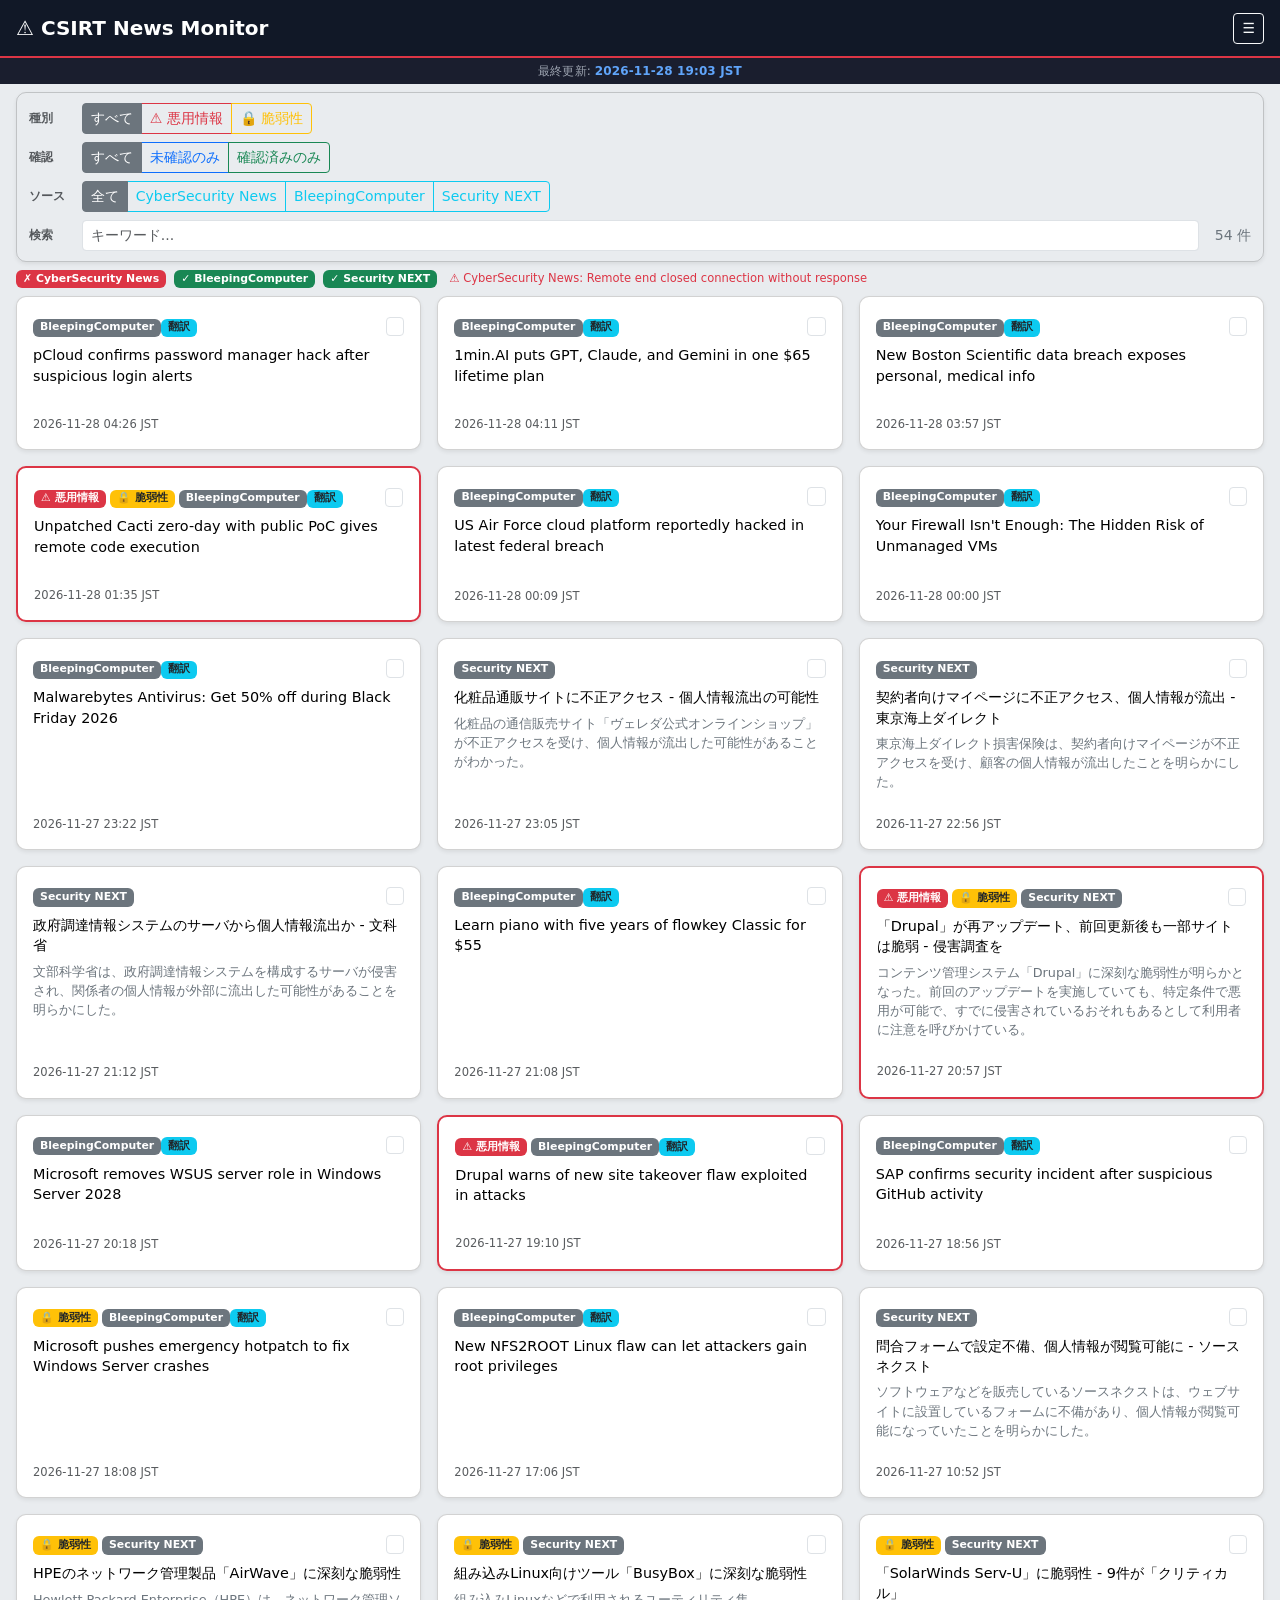
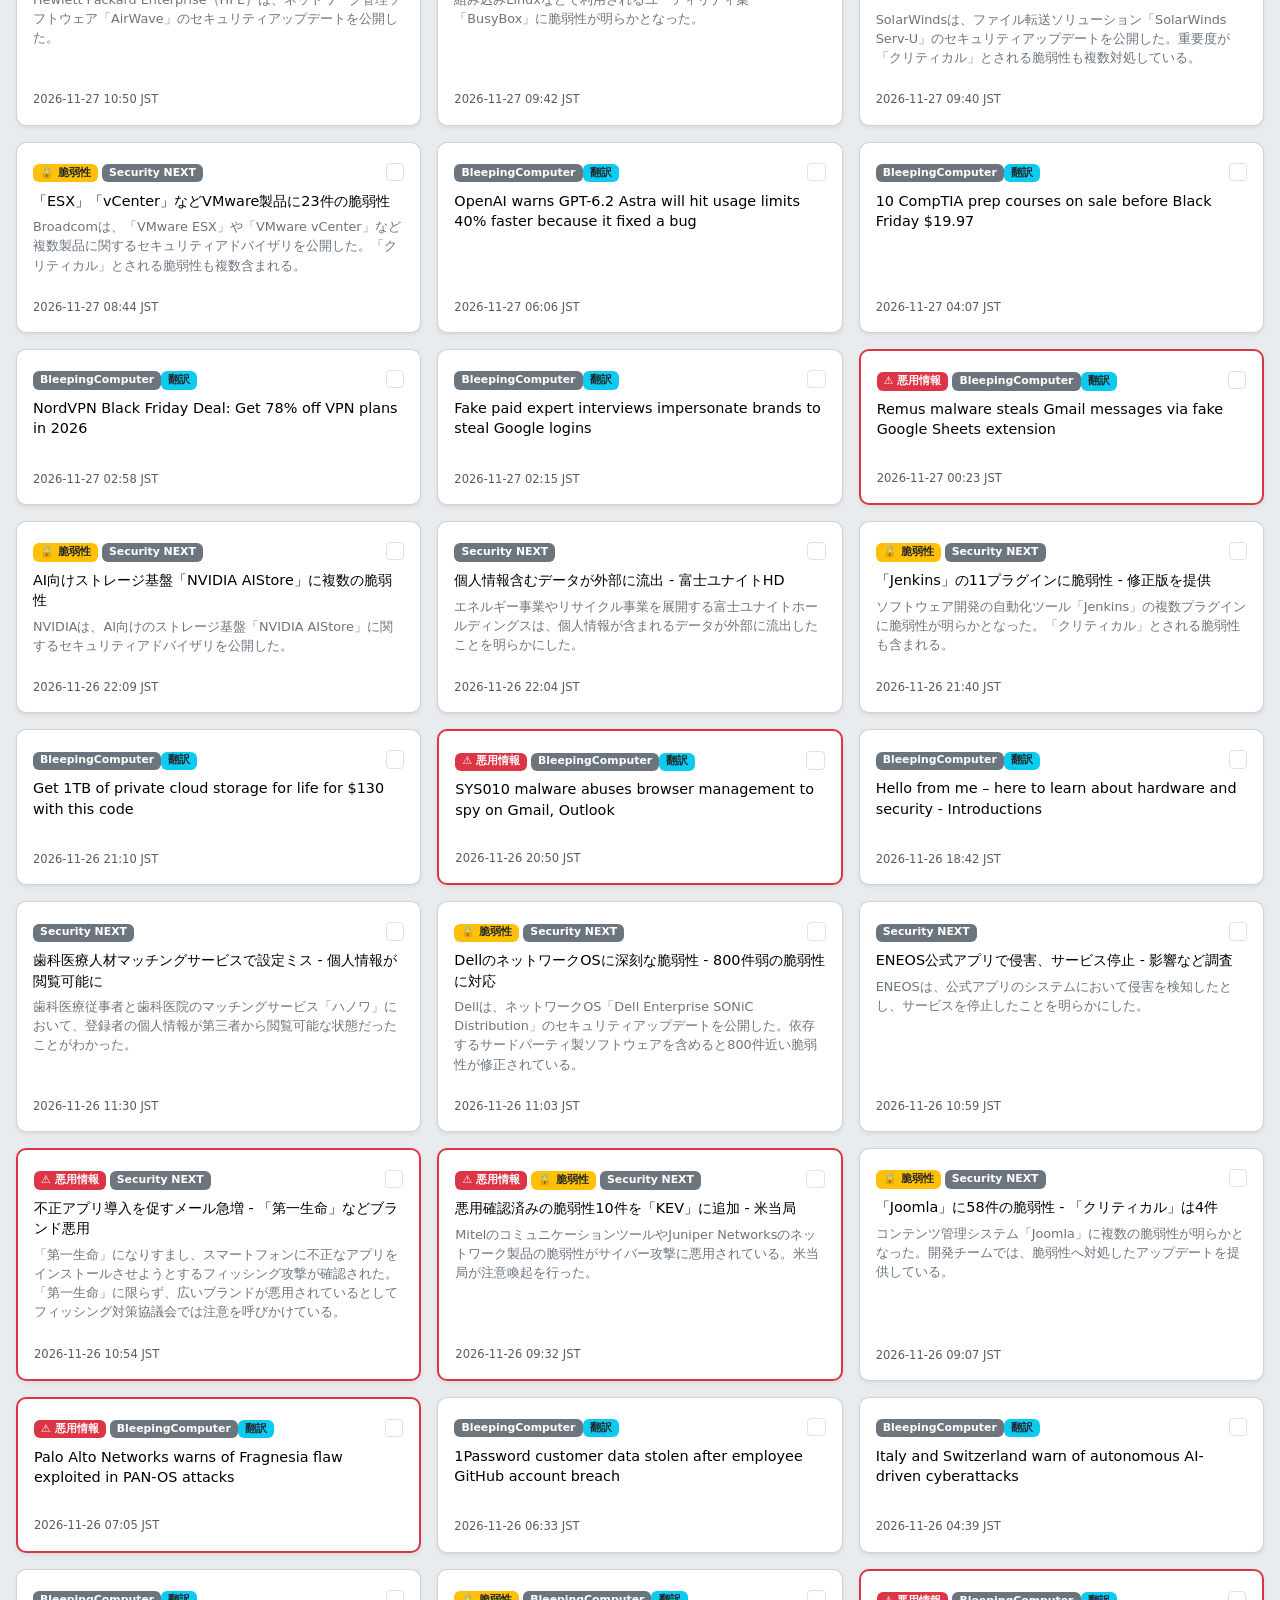
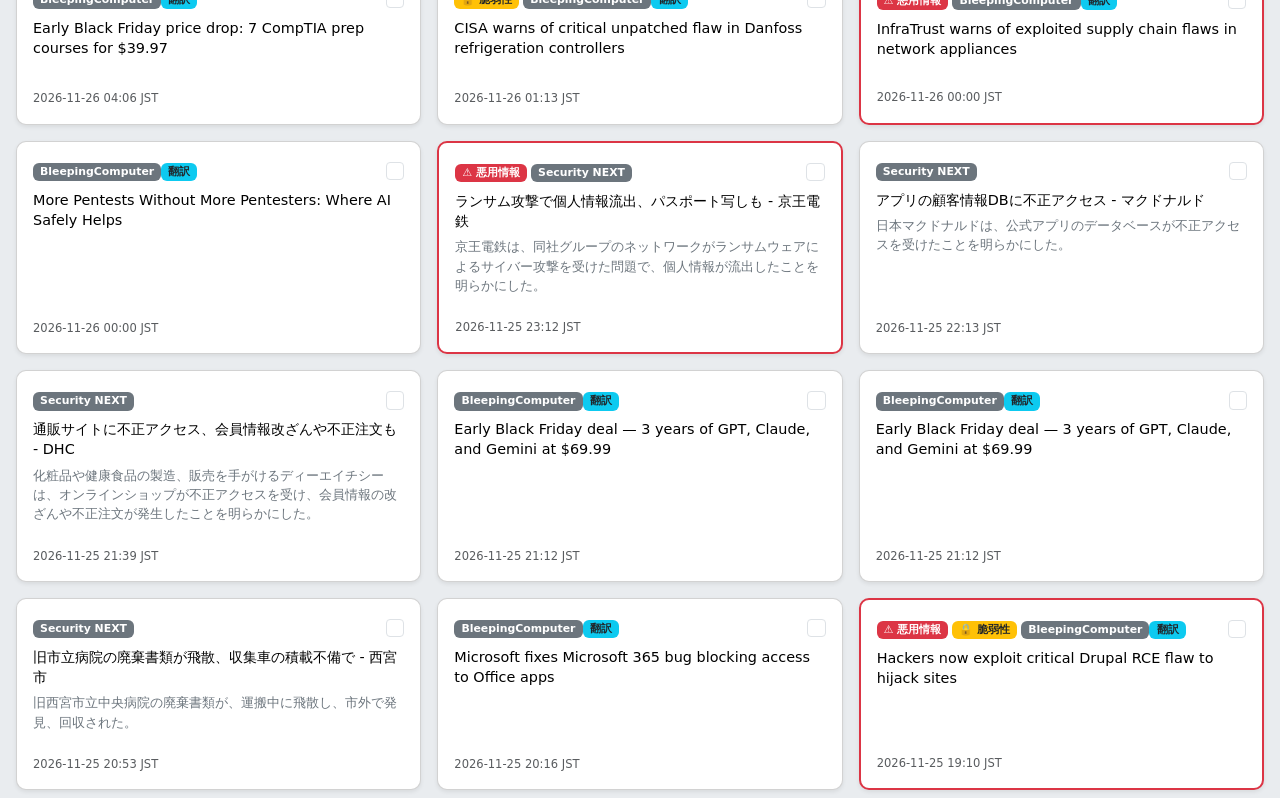
==== commit 44ad1889: "Update security news [skip ci]" ====
--- a/docs/index.html
+++ b/docs/index.html
@@ -75,7 +75,7 @@
 
   <!-- ===== Schedule bar ===== -->
   <div class="schedule-bar text-center py-1 small">
-    最終更新: <strong>2026-11-28 10:49 JST</strong>
+    最終更新: <strong>2026-11-28 19:03 JST</strong>
   </div>
 
   <!-- ===== Main ===== -->
@@ -139,7 +139,7 @@
   <div class="pb-4 d-md-none"></div>
 
   <script>
-    const ALL_ARTICLES = [{"source": "BleepingComputer", "lang": "en", "title": "pCloud confirms password manager hack after suspicious login alerts", "title_en": "pCloud confirms password manager hack after suspicious login alerts", "link": "https://news.google.com/rss/articles/[base64]?oc=5", "summary": "", "summary_en": "", "published": "2026-11-28 04:26 JST", "published_ts": 1795807564.0, "is_exploit": false, "is_vuln": false}, {"source": "BleepingComputer", "lang": "en", "title": "New Boston Scientific data breach exposes personal, medical info", "title_en": "New Boston Scientific data breach exposes personal, medical info", "link": "https://news.google.com/rss/articles/[base64]?oc=5", "summary": "", "summary_en": "", "published": "2026-11-28 03:57 JST", "published_ts": 1795805862.0, "is_exploit": false, "is_vuln": false}, {"source": "BleepingComputer", "lang": "en", "title": "Unpatched Cacti zero-day with public PoC gives remote code execution", "title_en": "Unpatched Cacti zero-day with public PoC gives remote code execution", "link": "https://news.google.com/rss/articles/[base64]?oc=5", "summary": "", "summary_en": "", "published": "2026-11-28 01:35 JST", "published_ts": 1795797309.0, "is_exploit": true, "is_vuln": true}, {"source": "BleepingComputer", "lang": "en", "title": "US Air Force cloud platform reportedly hacked in latest federal breach", "title_en": "US Air Force cloud platform reportedly hacked in latest federal breach", "link": "https://news.google.com/rss/articles/[base64]?oc=5", "summary": "", "summary_en": "", "published": "2026-11-28 00:09 JST", "published_ts": 1795792180.0, "is_exploit": false, "is_vuln": false}, {"source": "BleepingComputer", "lang": "en", "title": "Your Firewall Isn't Enough: The Hidden Risk of Unmanaged VMs", "title_en": "Your Firewall Isn't Enough: The Hidden Risk of Unmanaged VMs", "link": "https://news.google.com/rss/articles/[base64]?oc=5", "summary": "", "summary_en": "", "published": "2026-11-28 00:00 JST", "published_ts": 1795791600.0, "is_exploit": false, "is_vuln": false}, {"source": "Security NEXT", "lang": "ja", "title": "化粧品通販サイトに不正アクセス - 個人情報流出の可能性", "title_en": "化粧品通販サイトに不正アクセス - 個人情報流出の可能性", "link": "https://www.security-next.com/193310", "summary": "化粧品の通信販売サイト「ヴェレダ公式オンラインショップ」が不正アクセスを受け、個人情報が流出した可能性があることがわかった。", "summary_en": "化粧品の通信販売サイト「ヴェレダ公式オンラインショップ」が不正アクセスを受け、個人情報が流出した可能性があることがわかった。", "published": "2026-11-27 23:05 JST", "published_ts": 1795788336.0, "is_exploit": false, "is_vuln": false}, {"source": "Security NEXT", "lang": "ja", "title": "契約者向けマイページに不正アクセス、個人情報が流出 - 東京海上ダイレクト", "title_en": "契約者向けマイページに不正アクセス、個人情報が流出 - 東京海上ダイレクト", "link": "https://www.security-next.com/193168", "summary": "東京海上ダイレクト損害保険は、契約者向けマイページが不正アクセスを受け、顧客の個人情報が流出したことを明らかにした。", "summary_en": "東京海上ダイレクト損害保険は、契約者向けマイページが不正アクセスを受け、顧客の個人情報が流出したことを明らかにした。", "published": "2026-11-27 22:56 JST", "published_ts": 1795787779.0, "is_exploit": false, "is_vuln": false}, {"source": "Security NEXT", "lang": "ja", "title": "政府調達情報システムのサーバから個人情報流出か - 文科省", "title_en": "政府調達情報システムのサーバから個人情報流出か - 文科省", "link": "https://www.security-next.com/193439", "summary": "文部科学省は、政府調達情報システムを構成するサーバが侵害され、関係者の個人情報が外部に流出した可能性があることを明らかにした。", "summary_en": "文部科学省は、政府調達情報システムを構成するサーバが侵害され、関係者の個人情報が外部に流出した可能性があることを明らかにした。", "published": "2026-11-27 21:12 JST", "published_ts": 1795781560.0, "is_exploit": false, "is_vuln": false}, {"source": "BleepingComputer", "lang": "en", "title": "Learn piano with five years of flowkey Classic for $55", "title_en": "Learn piano with five years of flowkey Classic for $55", "link": "https://news.google.com/rss/articles/[base64]?oc=5", "summary": "", "summary_en": "", "published": "2026-11-27 21:08 JST", "published_ts": 1795781295.0, "is_exploit": false, "is_vuln": false}, {"source": "Security NEXT", "lang": "ja", "title": "「Drupal」が再アップデート、前回更新後も一部サイトは脆弱 - 侵害調査を", "title_en": "「Drupal」が再アップデート、前回更新後も一部サイトは脆弱 - 侵害調査を", "link": "https://www.security-next.com/193451", "summary": "コンテンツ管理システム「Drupal」に深刻な脆弱性が明らかとなった。前回のアップデートを実施していても、特定条件で悪用が可能で、すでに侵害されているおそれもあるとして利用者に注意を呼びかけている。", "summary_en": "コンテンツ管理システム「Drupal」に深刻な脆弱性が明らかとなった。前回のアップデートを実施していても、特定条件で悪用が可能で、すでに侵害されているおそれもあるとして利用者に注意を呼びかけている。", "published": "2026-11-27 20:57 JST", "published_ts": 1795780635.0, "is_exploit": true, "is_vuln": true}, {"source": "BleepingComputer", "lang": "en", "title": "Microsoft removes WSUS server role in Windows Server 2028", "title_en": "Microsoft removes WSUS server role in Windows Server 2028", "link": "https://news.google.com/rss/articles/[base64]?oc=5", "summary": "", "summary_en": "", "published": "2026-11-27 20:18 JST", "published_ts": 1795778316.0, "is_exploit": false, "is_vuln": false}, {"source": "BleepingComputer", "lang": "en", "title": "Drupal warns of new site takeover flaw exploited in attacks", "title_en": "Drupal warns of new site takeover flaw exploited in attacks", "link": "https://news.google.com/rss/articles/[base64]?oc=5", "summary": "", "summary_en": "", "published": "2026-11-27 19:10 JST", "published_ts": 1795774215.0, "is_exploit": true, "is_vuln": false}, {"source": "BleepingComputer", "lang": "en", "title": "SAP confirms security incident after suspicious GitHub activity", "title_en": "SAP confirms security incident after suspicious GitHub activity", "link": "https://news.google.com/rss/articles/[base64]?oc=5", "summary": "", "summary_en": "", "published": "2026-11-27 18:56 JST", "published_ts": 1795773396.0, "is_exploit": false, "is_vuln": false}, {"source": "BleepingComputer", "lang": "en", "title": "Microsoft pushes emergency hotpatch to fix Windows Server crashes", "title_en": "Microsoft pushes emergency hotpatch to fix Windows Server crashes", "link": "https://news.google.com/rss/articles/[base64]?oc=5", "summary": "", "summary_en": "", "published": "2026-11-27 18:08 JST", "published_ts": 1795770496.0, "is_exploit": false, "is_vuln": true}, {"source": "BleepingComputer", "lang": "en", "title": "New NFS2ROOT Linux flaw can let attackers gain root privileges", "title_en": "New NFS2ROOT Linux flaw can let attackers gain root privileges", "link": "https://news.google.com/rss/articles/[base64]?oc=5", "summary": "", "summary_en": "", "published": "2026-11-27 17:06 JST", "published_ts": 1795766818.0, "is_exploit": false, "is_vuln": false}, {"source": "Security NEXT", "lang": "ja", "title": "問合フォームで設定不備、個人情報が閲覧可能に - ソースネクスト", "title_en": "問合フォームで設定不備、個人情報が閲覧可能に - ソースネクスト", "link": "https://www.security-next.com/193162", "summary": "ソフトウェアなどを販売しているソースネクストは、ウェブサイトに設置しているフォームに不備があり、個人情報が閲覧可能になっていたことを明らかにした。", "summary_en": "ソフトウェアなどを販売しているソースネクストは、ウェブサイトに設置しているフォームに不備があり、個人情報が閲覧可能になっていたことを明らかにした。", "published": "2026-11-27 10:52 JST", "published_ts": 1795744325.0, "is_exploit": false, "is_vuln": false}, {"source": "Security NEXT", "lang": "ja", "title": "HPEのネットワーク管理製品「AirWave」に深刻な脆弱性", "title_en": "HPEのネットワーク管理製品「AirWave」に深刻な脆弱性", "link": "https://www.security-next.com/193437", "summary": "Hewlett Packard Enterprise（HPE）は、ネットワーク管理ソフトウェア「AirWave」のセキュリティアップデートを公開した。", "summary_en": "Hewlett Packard Enterprise（HPE）は、ネットワーク管理ソフトウェア「AirWave」のセキュリティアップデートを公開した。", "published": "2026-11-27 10:50 JST", "published_ts": 1795744204.0, "is_exploit": false, "is_vuln": true}, {"source": "Security NEXT", "lang": "ja", "title": "組み込みLinux向けツール「BusyBox」に深刻な脆弱性", "title_en": "組み込みLinux向けツール「BusyBox」に深刻な脆弱性", "link": "https://www.security-next.com/193294", "summary": "組み込みLinuxなどで利用されるユーティリティ集「BusyBox」に脆弱性が明らかとなった。", "summary_en": "組み込みLinuxなどで利用されるユーティリティ集「BusyBox」に脆弱性が明らかとなった。", "published": "2026-11-27 09:42 JST", "published_ts": 1795740141.0, "is_exploit": false, "is_vuln": true}, {"source": "Security NEXT", "lang": "ja", "title": "「SolarWinds Serv-U」に脆弱性 - 9件が「クリティカル」", "title_en": "「SolarWinds Serv-U」に脆弱性 - 9件が「クリティカル」", "link": "https://www.security-next.com/193429", "summary": "SolarWindsは、ファイル転送ソリューション「SolarWinds Serv-U」のセキュリティアップデートを公開した。重要度が「クリティカル」とされる脆弱性も複数対処している。", "summary_en": "SolarWindsは、ファイル転送ソリューション「SolarWinds Serv-U」のセキュリティアップデートを公開した。重要度が「クリティカル」とされる脆弱性も複数対処している。", "published": "2026-11-27 09:40 JST", "published_ts": 1795740037.0, "is_exploit": false, "is_vuln": true}, {"source": "Security NEXT", "lang": "ja", "title": "「ESX」「vCenter」などVMware製品に23件の脆弱性", "title_en": "「ESX」「vCenter」などVMware製品に23件の脆弱性", "link": "https://www.security-next.com/193422", "summary": "Broadcomは、「VMware ESX」や「VMware vCenter」など複数製品に関するセキュリティアドバイザリを公開した。「クリティカル」とされる脆弱性も複数含まれる。", "summary_en": "Broadcomは、「VMware ESX」や「VMware vCenter」など複数製品に関するセキュリティアドバイザリを公開した。「クリティカル」とされる脆弱性も複数含まれる。", "published": "2026-11-27 08:44 JST", "published_ts": 1795736689.0, "is_exploit": false, "is_vuln": true}, {"source": "BleepingComputer", "lang": "en", "title": "OpenAI warns GPT-6.2 Astra will hit usage limits 40% faster because it fixed a bug", "title_en": "OpenAI warns GPT-6.2 Astra will hit usage limits 40% faster because it fixed a bug", "link": "https://news.google.com/rss/articles/[base64]?oc=5", "summary": "", "summary_en": "", "published": "2026-11-27 06:06 JST", "published_ts": 1795727182.0, "is_exploit": false, "is_vuln": false}, {"source": "BleepingComputer", "lang": "en", "title": "10 CompTIA prep courses on sale before Black Friday $19.97", "title_en": "10 CompTIA prep courses on sale before Black Friday $19.97", "link": "https://news.google.com/rss/articles/[base64]?oc=5", "summary": "", "summary_en": "", "published": "2026-11-27 04:07 JST", "published_ts": 1795720041.0, "is_exploit": false, "is_vuln": false}, {"source": "BleepingComputer", "lang": "en", "title": "NordVPN Black Friday Deal: Get 78% off VPN plans in 2026", "title_en": "NordVPN Black Friday Deal: Get 78% off VPN plans in 2026", "link": "https://news.google.com/rss/articles/[base64]?oc=5", "summary": "", "summary_en": "", "published": "2026-11-27 02:58 JST", "published_ts": 1795715922.0, "is_exploit": false, "is_vuln": false}, {"source": "BleepingComputer", "lang": "en", "title": "Fake paid expert interviews impersonate brands to steal Google logins", "title_en": "Fake paid expert interviews impersonate brands to steal Google logins", "link": "https://news.google.com/rss/articles/[base64]?oc=5", "summary": "", "summary_en": "", "published": "2026-11-27 02:15 JST", "published_ts": 1795713300.0, "is_exploit": false, "is_vuln": false}, {"source": "BleepingComputer", "lang": "en", "title": "Remus malware steals Gmail messages via fake Google Sheets extension", "title_en": "Remus malware steals Gmail messages via fake Google Sheets extension", "link": "https://news.google.com/rss/articles/[base64]?oc=5", "summary": "", "summary_en": "", "published": "2026-11-27 00:23 JST", "published_ts": 1795706608.0, "is_exploit": true, "is_vuln": false}, {"source": "Security NEXT", "lang": "ja", "title": "AI向けストレージ基盤「NVIDIA AIStore」に複数の脆弱性", "title_en": "AI向けストレージ基盤「NVIDIA AIStore」に複数の脆弱性", "link": "https://www.security-next.com/193302", "summary": "NVIDIAは、AI向けのストレージ基盤「NVIDIA AIStore」に関するセキュリティアドバイザリを公開した。", "summary_en": "NVIDIAは、AI向けのストレージ基盤「NVIDIA AIStore」に関するセキュリティアドバイザリを公開した。", "published": "2026-11-26 22:09 JST", "published_ts": 1795698549.0, "is_exploit": false, "is_vuln": true}, {"source": "Security NEXT", "lang": "ja", "title": "個人情報含むデータが外部に流出 - 富士ユナイトHD", "title_en": "個人情報含むデータが外部に流出 - 富士ユナイトHD", "link": "https://www.security-next.com/193313", "summary": "エネルギー事業やリサイクル事業を展開する富士ユナイトホールディングスは、個人情報が含まれるデータが外部に流出したことを明らかにした。", "summary_en": "エネルギー事業やリサイクル事業を展開する富士ユナイトホールディングスは、個人情報が含まれるデータが外部に流出したことを明らかにした。", "published": "2026-11-26 22:04 JST", "published_ts": 1795698297.0, "is_exploit": false, "is_vuln": false}, {"source": "Security NEXT", "lang": "ja", "title": "「Jenkins」の11プラグインに脆弱性 - 修正版を提供", "title_en": "「Jenkins」の11プラグインに脆弱性 - 修正版を提供", "link": "https://www.security-next.com/193385", "summary": "ソフトウェア開発の自動化ツール「Jenkins」の複数プラグインに脆弱性が明らかとなった。「クリティカル」とされる脆弱性も含まれる。", "summary_en": "ソフトウェア開発の自動化ツール「Jenkins」の複数プラグインに脆弱性が明らかとなった。「クリティカル」とされる脆弱性も含まれる。", "published": "2026-11-26 21:40 JST", "published_ts": 1795696803.0, "is_exploit": false, "is_vuln": true}, {"source": "BleepingComputer", "lang": "en", "title": "Get 1TB of private cloud storage for life for $130 with this code", "title_en": "Get 1TB of private cloud storage for life for $130 with this code", "link": "https://news.google.com/rss/articles/[base64]?oc=5", "summary": "", "summary_en": "", "published": "2026-11-26 21:10 JST", "published_ts": 1795695017.0, "is_exploit": false, "is_vuln": false}, {"source": "BleepingComputer", "lang": "en", "title": "SYS010 malware abuses browser management to spy on Gmail, Outlook", "title_en": "SYS010 malware abuses browser management to spy on Gmail, Outlook", "link": "https://news.google.com/rss/articles/[base64]?oc=5", "summary": "", "summary_en": "", "published": "2026-11-26 20:50 JST", "published_ts": 1795693817.0, "is_exploit": true, "is_vuln": false}, {"source": "BleepingComputer", "lang": "en", "title": "Hello from me – here to learn about hardware and security - Introductions", "title_en": "Hello from me – here to learn about hardware and security - Introductions", "link": "https://news.google.com/rss/articles/[base64]?oc=5", "summary": "", "summary_en": "", "published": "2026-11-26 18:42 JST", "published_ts": 1795686147.0, "is_exploit": false, "is_vuln": false}, {"source": "Security NEXT", "lang": "ja", "title": "歯科医療人材マッチングサービスで設定ミス - 個人情報が閲覧可能に", "title_en": "歯科医療人材マッチングサービスで設定ミス - 個人情報が閲覧可能に", "link": "https://www.security-next.com/192812", "summary": "歯科医療従事者と歯科医院のマッチングサービス「ハノワ」において、登録者の個人情報が第三者から閲覧可能な状態だったことがわかった。", "summary_en": "歯科医療従事者と歯科医院のマッチングサービス「ハノワ」において、登録者の個人情報が第三者から閲覧可能な状態だったことがわかった。", "published": "2026-11-26 11:30 JST", "published_ts": 1795660237.0, "is_exploit": false, "is_vuln": false}, {"source": "Security NEXT", "lang": "ja", "title": "DellのネットワークOSに深刻な脆弱性 - 800件弱の脆弱性に対応", "title_en": "DellのネットワークOSに深刻な脆弱性 - 800件弱の脆弱性に対応", "link": "https://www.security-next.com/193319", "summary": "Dellは、ネットワークOS「Dell Enterprise SONiC Distribution」のセキュリティアップデートを公開した。依存するサードパーティ製ソフトウェアを含めると800件近い脆弱性が修正されている。", "summary_en": "Dellは、ネットワークOS「Dell Enterprise SONiC Distribution」のセキュリティアップデートを公開した。依存するサードパーティ製ソフトウェアを含めると800件近い脆弱性が修正されている。", "published": "2026-11-26 11:03 JST", "published_ts": 1795658593.0, "is_exploit": false, "is_vuln": true}, {"source": "Security NEXT", "lang": "ja", "title": "ENEOS公式アプリで侵害、サービス停止 - 影響など調査", "title_en": "ENEOS公式アプリで侵害、サービス停止 - 影響など調査", "link": "https://www.security-next.com/193377", "summary": "ENEOSは、公式アプリのシステムにおいて侵害を検知したとし、サービスを停止したことを明らかにした。", "summary_en": "ENEOSは、公式アプリのシステムにおいて侵害を検知したとし、サービスを停止したことを明らかにした。", "published": "2026-11-26 10:59 JST", "published_ts": 1795658366.0, "is_exploit": false, "is_vuln": false}, {"source": "Security NEXT", "lang": "ja", "title": "不正アプリ導入を促すメール急増 - 「第一生命」などブランド悪用", "title_en": "不正アプリ導入を促すメール急増 - 「第一生命」などブランド悪用", "link": "https://www.security-next.com/193365", "summary": "「第一生命」になりすまし、スマートフォンに不正なアプリをインストールさせようとするフィッシング攻撃が確認された。「第一生命」に限らず、広いブランドが悪用されているとしてフィッシング対策協議会では注意を呼びかけている。", "summary_en": "「第一生命」になりすまし、スマートフォンに不正なアプリをインストールさせようとするフィッシング攻撃が確認された。「第一生命」に限らず、広いブランドが悪用されているとしてフィッシング対策協議会では注意を呼びかけている。", "published": "2026-11-26 10:54 JST", "published_ts": 1795658097.0, "is_exploit": true, "is_vuln": false}, {"source": "Security NEXT", "lang": "ja", "title": "悪用確認済みの脆弱性10件を「KEV」に追加 - 米当局", "title_en": "悪用確認済みの脆弱性10件を「KEV」に追加 - 米当局", "link": "https://www.security-next.com/193360", "summary": "MitelのコミュニケーションツールやJuniper Networksのネットワーク製品の脆弱性がサイバー攻撃に悪用されている。米当局が注意喚起を行った。", "summary_en": "MitelのコミュニケーションツールやJuniper Networksのネットワーク製品の脆弱性がサイバー攻撃に悪用されている。米当局が注意喚起を行った。", "published": "2026-11-26 09:32 JST", "published_ts": 1795653145.0, "is_exploit": true, "is_vuln": true}, {"source": "Security NEXT", "lang": "ja", "title": "「Joomla」に58件の脆弱性 - 「クリティカル」は4件", "title_en": "「Joomla」に58件の脆弱性 - 「クリティカル」は4件", "link": "https://www.security-next.com/193353", "summary": "コンテンツ管理システム「Joomla」に複数の脆弱性が明らかとなった。開発チームでは、脆弱性へ対処したアップデートを提供している。", "summary_en": "コンテンツ管理システム「Joomla」に複数の脆弱性が明らかとなった。開発チームでは、脆弱性へ対処したアップデートを提供している。", "published": "2026-11-26 09:07 JST", "published_ts": 1795651654.0, "is_exploit": false, "is_vuln": true}, {"source": "BleepingComputer", "lang": "en", "title": "Palo Alto Networks warns of Fragnesia flaw exploited in PAN-OS attacks", "title_en": "Palo Alto Networks warns of Fragnesia flaw exploited in PAN-OS attacks", "link": "https://news.google.com/rss/articles/[base64]?oc=5", "summary": "", "summary_en": "", "published": "2026-11-26 07:05 JST", "published_ts": 1795644309.0, "is_exploit": true, "is_vuln": false}, {"source": "BleepingComputer", "lang": "en", "title": "1Password customer data stolen after employee GitHub account breach", "title_en": "1Password customer data stolen after employee GitHub account breach", "link": "https://news.google.com/rss/articles/[base64]?oc=5", "summary": "", "summary_en": "", "published": "2026-11-26 06:33 JST", "published_ts": 1795642413.0, "is_exploit": false, "is_vuln": false}, {"source": "BleepingComputer", "lang": "en", "title": "Italy and Switzerland warn of autonomous AI-driven cyberattacks", "title_en": "Italy and Switzerland warn of autonomous AI-driven cyberattacks", "link": "https://news.google.com/rss/articles/[base64]?oc=5", "summary": "", "summary_en": "", "published": "2026-11-26 04:39 JST", "published_ts": 1795635571.0, "is_exploit": false, "is_vuln": false}, {"source": "BleepingComputer", "lang": "en", "title": "Early Black Friday price drop: 7 CompTIA prep courses for $39.97", "title_en": "Early Black Friday price drop: 7 CompTIA prep courses for $39.97", "link": "https://news.google.com/rss/articles/[base64]?oc=5", "summary": "", "summary_en": "", "published": "2026-11-26 04:06 JST", "published_ts": 1795633580.0, "is_exploit": false, "is_vuln": false}, {"source": "BleepingComputer", "lang": "en", "title": "CISA warns of critical unpatched flaw in Danfoss refrigeration controllers", "title_en": "CISA warns of critical unpatched flaw in Danfoss refrigeration controllers", "link": "https://news.google.com/rss/articles/[base64]?oc=5", "summary": "", "summary_en": "", "published": "2026-11-26 01:13 JST", "published_ts": 1795623220.0, "is_exploit": false, "is_vuln": true}, {"source": "BleepingComputer", "lang": "en", "title": "InfraTrust warns of exploited supply chain flaws in network appliances", "title_en": "InfraTrust warns of exploited supply chain flaws in network appliances", "link": "https://news.google.com/rss/articles/[base64]?oc=5", "summary": "", "summary_en": "", "published": "2026-11-26 00:00 JST", "published_ts": 1795618800.0, "is_exploit": true, "is_vuln": false}, {"source": "BleepingComputer", "lang": "en", "title": "More Pentests Without More Pentesters: Where AI Safely Helps", "title_en": "More Pentests Without More Pentesters: Where AI Safely Helps", "link": "https://news.google.com/rss/articles/[base64]?oc=5", "summary": "", "summary_en": "", "published": "2026-11-26 00:00 JST", "published_ts": 1795618800.0, "is_exploit": false, "is_vuln": false}, {"source": "Security NEXT", "lang": "ja", "title": "ランサム攻撃で個人情報流出、パスポート写しも - 京王電鉄", "title_en": "ランサム攻撃で個人情報流出、パスポート写しも - 京王電鉄", "link": "https://www.security-next.com/193305", "summary": "京王電鉄は、同社グループのネットワークがランサムウェアによるサイバー攻撃を受けた問題で、個人情報が流出したことを明らかにした。", "summary_en": "京王電鉄は、同社グループのネットワークがランサムウェアによるサイバー攻撃を受けた問題で、個人情報が流出したことを明らかにした。", "published": "2026-11-25 23:12 JST", "published_ts": 1795615961.0, "is_exploit": true, "is_vuln": false}, {"source": "Security NEXT", "lang": "ja", "title": "アプリの顧客情報DBに不正アクセス - マクドナルド", "title_en": "アプリの顧客情報DBに不正アクセス - マクドナルド", "link": "https://www.security-next.com/193232", "summary": "日本マクドナルドは、公式アプリのデータベースが不正アクセスを受けたことを明らかにした。", "summary_en": "日本マクドナルドは、公式アプリのデータベースが不正アクセスを受けたことを明らかにした。", "published": "2026-11-25 22:13 JST", "published_ts": 1795612406.0, "is_exploit": false, "is_vuln": false}, {"source": "Security NEXT", "lang": "ja", "title": "通販サイトに不正アクセス、会員情報改ざんや不正注文も - DHC", "title_en": "通販サイトに不正アクセス、会員情報改ざんや不正注文も - DHC", "link": "https://www.security-next.com/193316", "summary": "化粧品や健康食品の製造、販売を手がけるディーエイチシーは、オンラインショップが不正アクセスを受け、会員情報の改ざんや不正注文が発生したことを明らかにした。", "summary_en": "化粧品や健康食品の製造、販売を手がけるディーエイチシーは、オンラインショップが不正アクセスを受け、会員情報の改ざんや不正注文が発生したことを明らかにした。", "published": "2026-11-25 21:39 JST", "published_ts": 1795610380.0, "is_exploit": false, "is_vuln": false}, {"source": "BleepingComputer", "lang": "en", "title": "Early Black Friday deal — 3 years of GPT, Claude, and Gemini at $69.99", "title_en": "Early Black Friday deal — 3 years of GPT, Claude, and Gemini at $69.99", "link": "https://news.google.com/rss/articles/[base64]?oc=5", "summary": "", "summary_en": "", "published": "2026-11-25 21:12 JST", "published_ts": 1795608739.0, "is_exploit": false, "is_vuln": false}, {"source": "BleepingComputer", "lang": "en", "title": "Early Black Friday deal — 3 years of GPT, Claude, and Gemini at $69.99", "title_en": "Early Black Friday deal — 3 years of GPT, Claude, and Gemini at $69.99", "link": "https://news.google.com/rss/articles/[base64]?oc=5", "summary": "", "summary_en": "", "published": "2026-11-25 21:12 JST", "published_ts": 1795608739.0, "is_exploit": false, "is_vuln": false}, {"source": "Security NEXT", "lang": "ja", "title": "旧市立病院の廃棄書類が飛散、収集車の積載不備で - 西宮市", "title_en": "旧市立病院の廃棄書類が飛散、収集車の積載不備で - 西宮市", "link": "https://www.security-next.com/193025", "summary": "旧西宮市立中央病院の廃棄書類が、運搬中に飛散し、市外で発見、回収された。", "summary_en": "旧西宮市立中央病院の廃棄書類が、運搬中に飛散し、市外で発見、回収された。", "published": "2026-11-25 20:53 JST", "published_ts": 1795607616.0, "is_exploit": false, "is_vuln": false}, {"source": "BleepingComputer", "lang": "en", "title": "Microsoft fixes Microsoft 365 bug blocking access to Office apps", "title_en": "Microsoft fixes Microsoft 365 bug blocking access to Office apps", "link": "https://news.google.com/rss/articles/[base64]?oc=5", "summary": "", "summary_en": "", "published": "2026-11-25 20:16 JST", "published_ts": 1795605392.0, "is_exploit": false, "is_vuln": false}, {"source": "BleepingComputer", "lang": "en", "title": "Hackers now exploit critical Drupal RCE flaw to hijack sites", "title_en": "Hackers now exploit critical Drupal RCE flaw to hijack sites", "link": "https://news.google.com/rss/articles/[base64]?oc=5", "summary": "", "summary_en": "", "published": "2026-11-25 19:10 JST", "published_ts": 1795601420.0, "is_exploit": true, "is_vuln": true}, {"source": "BleepingComputer", "lang": "en", "title": "Microsoft confirms authentication issues after November updates", "title_en": "Microsoft confirms authentication issues after November updates", "link": "https://news.google.com/rss/articles/[base64]?oc=5", "summary": "", "summary_en": "", "published": "2026-11-25 18:02 JST", "published_ts": 1795597377.0, "is_exploit": false, "is_vuln": false}, {"source": "BleepingComputer", "lang": "en", "title": "Hackers reportedly breached CIA intelligence analysis system", "title_en": "Hackers reportedly breached CIA intelligence analysis system", "link": "https://news.google.com/rss/articles/[base64]?oc=5", "summary": "", "summary_en": "", "published": "2026-11-25 16:45 JST", "published_ts": 1795592703.0, "is_exploit": false, "is_vuln": false}, {"source": "Security NEXT", "lang": "ja", "title": "「AEM」に多数の脆弱性 - 3件がクリティカル", "title_en": "「AEM」に多数の脆弱性 - 3件がクリティカル", "link": "https://www.security-next.com/193325", "summary": "Adobeは、コンテンツ管理システム「Adobe Experience Manager（AEM）」のセキュリティアップデートを公開した。任意のコードを実行されたり、権限を昇格されたりするおそれがある脆弱性などに対応した。", "summary_en": "Adobeは、コンテンツ管理システム「Adobe Experience Manager（AEM）」のセキュリティアップデートを公開した。任意のコードを実行されたり、権限を昇格されたりするおそれがある脆弱性などに対応した。", "published": "2026-11-25 15:38 JST", "published_ts": 1795588684.0, "is_exploit": false, "is_vuln": true}, {"source": "Security NEXT", "lang": "ja", "title": "「Drupal」脆弱性、サイト乗っ取りのおそれ - すでに悪用も", "title_en": "「Drupal」脆弱性、サイト乗っ取りのおそれ - すでに悪用も", "link": "https://www.security-next.com/193298", "summary": "コンテンツ管理システム「Drupal」に深刻な脆弱性が明らかとなった。認証を必要とすることなくウェブサイトを乗っ取ることができ、すでに悪用の報告もある。", "summary_en": "コンテンツ管理システム「Drupal」に深刻な脆弱性が明らかとなった。認証を必要とすることなくウェブサイトを乗っ取ることができ、すでに悪用の報告もある。", "published": "2026-11-25 11:27 JST", "published_ts": 1795573633.0, "is_exploit": true, "is_vuln": true}];
+    const ALL_ARTICLES = [{"source": "BleepingComputer", "lang": "en", "title": "pCloud confirms password manager hack after suspicious login alerts", "title_en": "pCloud confirms password manager hack after suspicious login alerts", "link": "https://news.google.com/rss/articles/[base64]?oc=5", "summary": "", "summary_en": "", "published": "2026-11-28 04:26 JST", "published_ts": 1795807564.0, "is_exploit": false, "is_vuln": false}, {"source": "BleepingComputer", "lang": "en", "title": "1min.AI puts GPT, Claude, and Gemini in one $65 lifetime plan", "title_en": "1min.AI puts GPT, Claude, and Gemini in one $65 lifetime plan", "link": "https://news.google.com/rss/articles/[base64]?oc=5", "summary": "", "summary_en": "", "published": "2026-11-28 04:11 JST", "published_ts": 1795806685.0, "is_exploit": false, "is_vuln": false}, {"source": "BleepingComputer", "lang": "en", "title": "New Boston Scientific data breach exposes personal, medical info", "title_en": "New Boston Scientific data breach exposes personal, medical info", "link": "https://news.google.com/rss/articles/[base64]?oc=5", "summary": "", "summary_en": "", "published": "2026-11-28 03:57 JST", "published_ts": 1795805862.0, "is_exploit": false, "is_vuln": false}, {"source": "BleepingComputer", "lang": "en", "title": "Unpatched Cacti zero-day with public PoC gives remote code execution", "title_en": "Unpatched Cacti zero-day with public PoC gives remote code execution", "link": "https://news.google.com/rss/articles/[base64]?oc=5", "summary": "", "summary_en": "", "published": "2026-11-28 01:35 JST", "published_ts": 1795797309.0, "is_exploit": true, "is_vuln": true}, {"source": "BleepingComputer", "lang": "en", "title": "US Air Force cloud platform reportedly hacked in latest federal breach", "title_en": "US Air Force cloud platform reportedly hacked in latest federal breach", "link": "https://news.google.com/rss/articles/[base64]?oc=5", "summary": "", "summary_en": "", "published": "2026-11-28 00:09 JST", "published_ts": 1795792180.0, "is_exploit": false, "is_vuln": false}, {"source": "BleepingComputer", "lang": "en", "title": "Your Firewall Isn't Enough: The Hidden Risk of Unmanaged VMs", "title_en": "Your Firewall Isn't Enough: The Hidden Risk of Unmanaged VMs", "link": "https://news.google.com/rss/articles/[base64]?oc=5", "summary": "", "summary_en": "", "published": "2026-11-28 00:00 JST", "published_ts": 1795791600.0, "is_exploit": false, "is_vuln": false}, {"source": "BleepingComputer", "lang": "en", "title": "Malwarebytes Antivirus: Get 50% off during Black Friday 2026", "title_en": "Malwarebytes Antivirus: Get 50% off during Black Friday 2026", "link": "https://news.google.com/rss/articles/[base64]?oc=5", "summary": "", "summary_en": "", "published": "2026-11-27 23:22 JST", "published_ts": 1795789326.0, "is_exploit": false, "is_vuln": false}, {"source": "Security NEXT", "lang": "ja", "title": "化粧品通販サイトに不正アクセス - 個人情報流出の可能性", "title_en": "化粧品通販サイトに不正アクセス - 個人情報流出の可能性", "link": "https://www.security-next.com/193310", "summary": "化粧品の通信販売サイト「ヴェレダ公式オンラインショップ」が不正アクセスを受け、個人情報が流出した可能性があることがわかった。", "summary_en": "化粧品の通信販売サイト「ヴェレダ公式オンラインショップ」が不正アクセスを受け、個人情報が流出した可能性があることがわかった。", "published": "2026-11-27 23:05 JST", "published_ts": 1795788336.0, "is_exploit": false, "is_vuln": false}, {"source": "Security NEXT", "lang": "ja", "title": "契約者向けマイページに不正アクセス、個人情報が流出 - 東京海上ダイレクト", "title_en": "契約者向けマイページに不正アクセス、個人情報が流出 - 東京海上ダイレクト", "link": "https://www.security-next.com/193168", "summary": "東京海上ダイレクト損害保険は、契約者向けマイページが不正アクセスを受け、顧客の個人情報が流出したことを明らかにした。", "summary_en": "東京海上ダイレクト損害保険は、契約者向けマイページが不正アクセスを受け、顧客の個人情報が流出したことを明らかにした。", "published": "2026-11-27 22:56 JST", "published_ts": 1795787779.0, "is_exploit": false, "is_vuln": false}, {"source": "Security NEXT", "lang": "ja", "title": "政府調達情報システムのサーバから個人情報流出か - 文科省", "title_en": "政府調達情報システムのサーバから個人情報流出か - 文科省", "link": "https://www.security-next.com/193439", "summary": "文部科学省は、政府調達情報システムを構成するサーバが侵害され、関係者の個人情報が外部に流出した可能性があることを明らかにした。", "summary_en": "文部科学省は、政府調達情報システムを構成するサーバが侵害され、関係者の個人情報が外部に流出した可能性があることを明らかにした。", "published": "2026-11-27 21:12 JST", "published_ts": 1795781560.0, "is_exploit": false, "is_vuln": false}, {"source": "BleepingComputer", "lang": "en", "title": "Learn piano with five years of flowkey Classic for $55", "title_en": "Learn piano with five years of flowkey Classic for $55", "link": "https://news.google.com/rss/articles/[base64]?oc=5", "summary": "", "summary_en": "", "published": "2026-11-27 21:08 JST", "published_ts": 1795781295.0, "is_exploit": false, "is_vuln": false}, {"source": "Security NEXT", "lang": "ja", "title": "「Drupal」が再アップデート、前回更新後も一部サイトは脆弱 - 侵害調査を", "title_en": "「Drupal」が再アップデート、前回更新後も一部サイトは脆弱 - 侵害調査を", "link": "https://www.security-next.com/193451", "summary": "コンテンツ管理システム「Drupal」に深刻な脆弱性が明らかとなった。前回のアップデートを実施していても、特定条件で悪用が可能で、すでに侵害されているおそれもあるとして利用者に注意を呼びかけている。", "summary_en": "コンテンツ管理システム「Drupal」に深刻な脆弱性が明らかとなった。前回のアップデートを実施していても、特定条件で悪用が可能で、すでに侵害されているおそれもあるとして利用者に注意を呼びかけている。", "published": "2026-11-27 20:57 JST", "published_ts": 1795780635.0, "is_exploit": true, "is_vuln": true}, {"source": "BleepingComputer", "lang": "en", "title": "Microsoft removes WSUS server role in Windows Server 2028", "title_en": "Microsoft removes WSUS server role in Windows Server 2028", "link": "https://news.google.com/rss/articles/[base64]?oc=5", "summary": "", "summary_en": "", "published": "2026-11-27 20:18 JST", "published_ts": 1795778316.0, "is_exploit": false, "is_vuln": false}, {"source": "BleepingComputer", "lang": "en", "title": "Drupal warns of new site takeover flaw exploited in attacks", "title_en": "Drupal warns of new site takeover flaw exploited in attacks", "link": "https://news.google.com/rss/articles/[base64]?oc=5", "summary": "", "summary_en": "", "published": "2026-11-27 19:10 JST", "published_ts": 1795774215.0, "is_exploit": true, "is_vuln": false}, {"source": "BleepingComputer", "lang": "en", "title": "SAP confirms security incident after suspicious GitHub activity", "title_en": "SAP confirms security incident after suspicious GitHub activity", "link": "https://news.google.com/rss/articles/[base64]?oc=5", "summary": "", "summary_en": "", "published": "2026-11-27 18:56 JST", "published_ts": 1795773396.0, "is_exploit": false, "is_vuln": false}, {"source": "BleepingComputer", "lang": "en", "title": "Microsoft pushes emergency hotpatch to fix Windows Server crashes", "title_en": "Microsoft pushes emergency hotpatch to fix Windows Server crashes", "link": "https://news.google.com/rss/articles/[base64]?oc=5", "summary": "", "summary_en": "", "published": "2026-11-27 18:08 JST", "published_ts": 1795770496.0, "is_exploit": false, "is_vuln": true}, {"source": "BleepingComputer", "lang": "en", "title": "New NFS2ROOT Linux flaw can let attackers gain root privileges", "title_en": "New NFS2ROOT Linux flaw can let attackers gain root privileges", "link": "https://news.google.com/rss/articles/[base64]?oc=5", "summary": "", "summary_en": "", "published": "2026-11-27 17:06 JST", "published_ts": 1795766818.0, "is_exploit": false, "is_vuln": false}, {"source": "Security NEXT", "lang": "ja", "title": "問合フォームで設定不備、個人情報が閲覧可能に - ソースネクスト", "title_en": "問合フォームで設定不備、個人情報が閲覧可能に - ソースネクスト", "link": "https://www.security-next.com/193162", "summary": "ソフトウェアなどを販売しているソースネクストは、ウェブサイトに設置しているフォームに不備があり、個人情報が閲覧可能になっていたことを明らかにした。", "summary_en": "ソフトウェアなどを販売しているソースネクストは、ウェブサイトに設置しているフォームに不備があり、個人情報が閲覧可能になっていたことを明らかにした。", "published": "2026-11-27 10:52 JST", "published_ts": 1795744325.0, "is_exploit": false, "is_vuln": false}, {"source": "Security NEXT", "lang": "ja", "title": "HPEのネットワーク管理製品「AirWave」に深刻な脆弱性", "title_en": "HPEのネットワーク管理製品「AirWave」に深刻な脆弱性", "link": "https://www.security-next.com/193437", "summary": "Hewlett Packard Enterprise（HPE）は、ネットワーク管理ソフトウェア「AirWave」のセキュリティアップデートを公開した。", "summary_en": "Hewlett Packard Enterprise（HPE）は、ネットワーク管理ソフトウェア「AirWave」のセキュリティアップデートを公開した。", "published": "2026-11-27 10:50 JST", "published_ts": 1795744204.0, "is_exploit": false, "is_vuln": true}, {"source": "Security NEXT", "lang": "ja", "title": "組み込みLinux向けツール「BusyBox」に深刻な脆弱性", "title_en": "組み込みLinux向けツール「BusyBox」に深刻な脆弱性", "link": "https://www.security-next.com/193294", "summary": "組み込みLinuxなどで利用されるユーティリティ集「BusyBox」に脆弱性が明らかとなった。", "summary_en": "組み込みLinuxなどで利用されるユーティリティ集「BusyBox」に脆弱性が明らかとなった。", "published": "2026-11-27 09:42 JST", "published_ts": 1795740141.0, "is_exploit": false, "is_vuln": true}, {"source": "Security NEXT", "lang": "ja", "title": "「SolarWinds Serv-U」に脆弱性 - 9件が「クリティカル」", "title_en": "「SolarWinds Serv-U」に脆弱性 - 9件が「クリティカル」", "link": "https://www.security-next.com/193429", "summary": "SolarWindsは、ファイル転送ソリューション「SolarWinds Serv-U」のセキュリティアップデートを公開した。重要度が「クリティカル」とされる脆弱性も複数対処している。", "summary_en": "SolarWindsは、ファイル転送ソリューション「SolarWinds Serv-U」のセキュリティアップデートを公開した。重要度が「クリティカル」とされる脆弱性も複数対処している。", "published": "2026-11-27 09:40 JST", "published_ts": 1795740037.0, "is_exploit": false, "is_vuln": true}, {"source": "Security NEXT", "lang": "ja", "title": "「ESX」「vCenter」などVMware製品に23件の脆弱性", "title_en": "「ESX」「vCenter」などVMware製品に23件の脆弱性", "link": "https://www.security-next.com/193422", "summary": "Broadcomは、「VMware ESX」や「VMware vCenter」など複数製品に関するセキュリティアドバイザリを公開した。「クリティカル」とされる脆弱性も複数含まれる。", "summary_en": "Broadcomは、「VMware ESX」や「VMware vCenter」など複数製品に関するセキュリティアドバイザリを公開した。「クリティカル」とされる脆弱性も複数含まれる。", "published": "2026-11-27 08:44 JST", "published_ts": 1795736689.0, "is_exploit": false, "is_vuln": true}, {"source": "BleepingComputer", "lang": "en", "title": "OpenAI warns GPT-6.2 Astra will hit usage limits 40% faster because it fixed a bug", "title_en": "OpenAI warns GPT-6.2 Astra will hit usage limits 40% faster because it fixed a bug", "link": "https://news.google.com/rss/articles/[base64]?oc=5", "summary": "", "summary_en": "", "published": "2026-11-27 06:06 JST", "published_ts": 1795727182.0, "is_exploit": false, "is_vuln": false}, {"source": "BleepingComputer", "lang": "en", "title": "10 CompTIA prep courses on sale before Black Friday $19.97", "title_en": "10 CompTIA prep courses on sale before Black Friday $19.97", "link": "https://news.google.com/rss/articles/[base64]?oc=5", "summary": "", "summary_en": "", "published": "2026-11-27 04:07 JST", "published_ts": 1795720041.0, "is_exploit": false, "is_vuln": false}, {"source": "BleepingComputer", "lang": "en", "title": "NordVPN Black Friday Deal: Get 78% off VPN plans in 2026", "title_en": "NordVPN Black Friday Deal: Get 78% off VPN plans in 2026", "link": "https://news.google.com/rss/articles/[base64]?oc=5", "summary": "", "summary_en": "", "published": "2026-11-27 02:58 JST", "published_ts": 1795715922.0, "is_exploit": false, "is_vuln": false}, {"source": "BleepingComputer", "lang": "en", "title": "Fake paid expert interviews impersonate brands to steal Google logins", "title_en": "Fake paid expert interviews impersonate brands to steal Google logins", "link": "https://news.google.com/rss/articles/[base64]?oc=5", "summary": "", "summary_en": "", "published": "2026-11-27 02:15 JST", "published_ts": 1795713300.0, "is_exploit": false, "is_vuln": false}, {"source": "BleepingComputer", "lang": "en", "title": "Remus malware steals Gmail messages via fake Google Sheets extension", "title_en": "Remus malware steals Gmail messages via fake Google Sheets extension", "link": "https://news.google.com/rss/articles/[base64]?oc=5", "summary": "", "summary_en": "", "published": "2026-11-27 00:23 JST", "published_ts": 1795706608.0, "is_exploit": true, "is_vuln": false}, {"source": "Security NEXT", "lang": "ja", "title": "AI向けストレージ基盤「NVIDIA AIStore」に複数の脆弱性", "title_en": "AI向けストレージ基盤「NVIDIA AIStore」に複数の脆弱性", "link": "https://www.security-next.com/193302", "summary": "NVIDIAは、AI向けのストレージ基盤「NVIDIA AIStore」に関するセキュリティアドバイザリを公開した。", "summary_en": "NVIDIAは、AI向けのストレージ基盤「NVIDIA AIStore」に関するセキュリティアドバイザリを公開した。", "published": "2026-11-26 22:09 JST", "published_ts": 1795698549.0, "is_exploit": false, "is_vuln": true}, {"source": "Security NEXT", "lang": "ja", "title": "個人情報含むデータが外部に流出 - 富士ユナイトHD", "title_en": "個人情報含むデータが外部に流出 - 富士ユナイトHD", "link": "https://www.security-next.com/193313", "summary": "エネルギー事業やリサイクル事業を展開する富士ユナイトホールディングスは、個人情報が含まれるデータが外部に流出したことを明らかにした。", "summary_en": "エネルギー事業やリサイクル事業を展開する富士ユナイトホールディングスは、個人情報が含まれるデータが外部に流出したことを明らかにした。", "published": "2026-11-26 22:04 JST", "published_ts": 1795698297.0, "is_exploit": false, "is_vuln": false}, {"source": "Security NEXT", "lang": "ja", "title": "「Jenkins」の11プラグインに脆弱性 - 修正版を提供", "title_en": "「Jenkins」の11プラグインに脆弱性 - 修正版を提供", "link": "https://www.security-next.com/193385", "summary": "ソフトウェア開発の自動化ツール「Jenkins」の複数プラグインに脆弱性が明らかとなった。「クリティカル」とされる脆弱性も含まれる。", "summary_en": "ソフトウェア開発の自動化ツール「Jenkins」の複数プラグインに脆弱性が明らかとなった。「クリティカル」とされる脆弱性も含まれる。", "published": "2026-11-26 21:40 JST", "published_ts": 1795696803.0, "is_exploit": false, "is_vuln": true}, {"source": "BleepingComputer", "lang": "en", "title": "Get 1TB of private cloud storage for life for $130 with this code", "title_en": "Get 1TB of private cloud storage for life for $130 with this code", "link": "https://news.google.com/rss/articles/[base64]?oc=5", "summary": "", "summary_en": "", "published": "2026-11-26 21:10 JST", "published_ts": 1795695017.0, "is_exploit": false, "is_vuln": false}, {"source": "BleepingComputer", "lang": "en", "title": "SYS010 malware abuses browser management to spy on Gmail, Outlook", "title_en": "SYS010 malware abuses browser management to spy on Gmail, Outlook", "link": "https://news.google.com/rss/articles/[base64]?oc=5", "summary": "", "summary_en": "", "published": "2026-11-26 20:50 JST", "published_ts": 1795693817.0, "is_exploit": true, "is_vuln": false}, {"source": "BleepingComputer", "lang": "en", "title": "Hello from me – here to learn about hardware and security - Introductions", "title_en": "Hello from me – here to learn about hardware and security - Introductions", "link": "https://news.google.com/rss/articles/[base64]?oc=5", "summary": "", "summary_en": "", "published": "2026-11-26 18:42 JST", "published_ts": 1795686147.0, "is_exploit": false, "is_vuln": false}, {"source": "Security NEXT", "lang": "ja", "title": "歯科医療人材マッチングサービスで設定ミス - 個人情報が閲覧可能に", "title_en": "歯科医療人材マッチングサービスで設定ミス - 個人情報が閲覧可能に", "link": "https://www.security-next.com/192812", "summary": "歯科医療従事者と歯科医院のマッチングサービス「ハノワ」において、登録者の個人情報が第三者から閲覧可能な状態だったことがわかった。", "summary_en": "歯科医療従事者と歯科医院のマッチングサービス「ハノワ」において、登録者の個人情報が第三者から閲覧可能な状態だったことがわかった。", "published": "2026-11-26 11:30 JST", "published_ts": 1795660237.0, "is_exploit": false, "is_vuln": false}, {"source": "Security NEXT", "lang": "ja", "title": "DellのネットワークOSに深刻な脆弱性 - 800件弱の脆弱性に対応", "title_en": "DellのネットワークOSに深刻な脆弱性 - 800件弱の脆弱性に対応", "link": "https://www.security-next.com/193319", "summary": "Dellは、ネットワークOS「Dell Enterprise SONiC Distribution」のセキュリティアップデートを公開した。依存するサードパーティ製ソフトウェアを含めると800件近い脆弱性が修正されている。", "summary_en": "Dellは、ネットワークOS「Dell Enterprise SONiC Distribution」のセキュリティアップデートを公開した。依存するサードパーティ製ソフトウェアを含めると800件近い脆弱性が修正されている。", "published": "2026-11-26 11:03 JST", "published_ts": 1795658593.0, "is_exploit": false, "is_vuln": true}, {"source": "Security NEXT", "lang": "ja", "title": "ENEOS公式アプリで侵害、サービス停止 - 影響など調査", "title_en": "ENEOS公式アプリで侵害、サービス停止 - 影響など調査", "link": "https://www.security-next.com/193377", "summary": "ENEOSは、公式アプリのシステムにおいて侵害を検知したとし、サービスを停止したことを明らかにした。", "summary_en": "ENEOSは、公式アプリのシステムにおいて侵害を検知したとし、サービスを停止したことを明らかにした。", "published": "2026-11-26 10:59 JST", "published_ts": 1795658366.0, "is_exploit": false, "is_vuln": false}, {"source": "Security NEXT", "lang": "ja", "title": "不正アプリ導入を促すメール急増 - 「第一生命」などブランド悪用", "title_en": "不正アプリ導入を促すメール急増 - 「第一生命」などブランド悪用", "link": "https://www.security-next.com/193365", "summary": "「第一生命」になりすまし、スマートフォンに不正なアプリをインストールさせようとするフィッシング攻撃が確認された。「第一生命」に限らず、広いブランドが悪用されているとしてフィッシング対策協議会では注意を呼びかけている。", "summary_en": "「第一生命」になりすまし、スマートフォンに不正なアプリをインストールさせようとするフィッシング攻撃が確認された。「第一生命」に限らず、広いブランドが悪用されているとしてフィッシング対策協議会では注意を呼びかけている。", "published": "2026-11-26 10:54 JST", "published_ts": 1795658097.0, "is_exploit": true, "is_vuln": false}, {"source": "Security NEXT", "lang": "ja", "title": "悪用確認済みの脆弱性10件を「KEV」に追加 - 米当局", "title_en": "悪用確認済みの脆弱性10件を「KEV」に追加 - 米当局", "link": "https://www.security-next.com/193360", "summary": "MitelのコミュニケーションツールやJuniper Networksのネットワーク製品の脆弱性がサイバー攻撃に悪用されている。米当局が注意喚起を行った。", "summary_en": "MitelのコミュニケーションツールやJuniper Networksのネットワーク製品の脆弱性がサイバー攻撃に悪用されている。米当局が注意喚起を行った。", "published": "2026-11-26 09:32 JST", "published_ts": 1795653145.0, "is_exploit": true, "is_vuln": true}, {"source": "Security NEXT", "lang": "ja", "title": "「Joomla」に58件の脆弱性 - 「クリティカル」は4件", "title_en": "「Joomla」に58件の脆弱性 - 「クリティカル」は4件", "link": "https://www.security-next.com/193353", "summary": "コンテンツ管理システム「Joomla」に複数の脆弱性が明らかとなった。開発チームでは、脆弱性へ対処したアップデートを提供している。", "summary_en": "コンテンツ管理システム「Joomla」に複数の脆弱性が明らかとなった。開発チームでは、脆弱性へ対処したアップデートを提供している。", "published": "2026-11-26 09:07 JST", "published_ts": 1795651654.0, "is_exploit": false, "is_vuln": true}, {"source": "BleepingComputer", "lang": "en", "title": "Palo Alto Networks warns of Fragnesia flaw exploited in PAN-OS attacks", "title_en": "Palo Alto Networks warns of Fragnesia flaw exploited in PAN-OS attacks", "link": "https://news.google.com/rss/articles/[base64]?oc=5", "summary": "", "summary_en": "", "published": "2026-11-26 07:05 JST", "published_ts": 1795644309.0, "is_exploit": true, "is_vuln": false}, {"source": "BleepingComputer", "lang": "en", "title": "1Password customer data stolen after employee GitHub account breach", "title_en": "1Password customer data stolen after employee GitHub account breach", "link": "https://news.google.com/rss/articles/[base64]?oc=5", "summary": "", "summary_en": "", "published": "2026-11-26 06:33 JST", "published_ts": 1795642413.0, "is_exploit": false, "is_vuln": false}, {"source": "BleepingComputer", "lang": "en", "title": "Italy and Switzerland warn of autonomous AI-driven cyberattacks", "title_en": "Italy and Switzerland warn of autonomous AI-driven cyberattacks", "link": "https://news.google.com/rss/articles/[base64]?oc=5", "summary": "", "summary_en": "", "published": "2026-11-26 04:39 JST", "published_ts": 1795635571.0, "is_exploit": false, "is_vuln": false}, {"source": "BleepingComputer", "lang": "en", "title": "Early Black Friday price drop: 7 CompTIA prep courses for $39.97", "title_en": "Early Black Friday price drop: 7 CompTIA prep courses for $39.97", "link": "https://news.google.com/rss/articles/[base64]?oc=5", "summary": "", "summary_en": "", "published": "2026-11-26 04:06 JST", "published_ts": 1795633580.0, "is_exploit": false, "is_vuln": false}, {"source": "BleepingComputer", "lang": "en", "title": "CISA warns of critical unpatched flaw in Danfoss refrigeration controllers", "title_en": "CISA warns of critical unpatched flaw in Danfoss refrigeration controllers", "link": "https://news.google.com/rss/articles/[base64]?oc=5", "summary": "", "summary_en": "", "published": "2026-11-26 01:13 JST", "published_ts": 1795623220.0, "is_exploit": false, "is_vuln": true}, {"source": "BleepingComputer", "lang": "en", "title": "InfraTrust warns of exploited supply chain flaws in network appliances", "title_en": "InfraTrust warns of exploited supply chain flaws in network appliances", "link": "https://news.google.com/rss/articles/[base64]?oc=5", "summary": "", "summary_en": "", "published": "2026-11-26 00:00 JST", "published_ts": 1795618800.0, "is_exploit": true, "is_vuln": false}, {"source": "BleepingComputer", "lang": "en", "title": "More Pentests Without More Pentesters: Where AI Safely Helps", "title_en": "More Pentests Without More Pentesters: Where AI Safely Helps", "link": "https://news.google.com/rss/articles/[base64]?oc=5", "summary": "", "summary_en": "", "published": "2026-11-26 00:00 JST", "published_ts": 1795618800.0, "is_exploit": false, "is_vuln": false}, {"source": "Security NEXT", "lang": "ja", "title": "ランサム攻撃で個人情報流出、パスポート写しも - 京王電鉄", "title_en": "ランサム攻撃で個人情報流出、パスポート写しも - 京王電鉄", "link": "https://www.security-next.com/193305", "summary": "京王電鉄は、同社グループのネットワークがランサムウェアによるサイバー攻撃を受けた問題で、個人情報が流出したことを明らかにした。", "summary_en": "京王電鉄は、同社グループのネットワークがランサムウェアによるサイバー攻撃を受けた問題で、個人情報が流出したことを明らかにした。", "published": "2026-11-25 23:12 JST", "published_ts": 1795615961.0, "is_exploit": true, "is_vuln": false}, {"source": "Security NEXT", "lang": "ja", "title": "アプリの顧客情報DBに不正アクセス - マクドナルド", "title_en": "アプリの顧客情報DBに不正アクセス - マクドナルド", "link": "https://www.security-next.com/193232", "summary": "日本マクドナルドは、公式アプリのデータベースが不正アクセスを受けたことを明らかにした。", "summary_en": "日本マクドナルドは、公式アプリのデータベースが不正アクセスを受けたことを明らかにした。", "published": "2026-11-25 22:13 JST", "published_ts": 1795612406.0, "is_exploit": false, "is_vuln": false}, {"source": "Security NEXT", "lang": "ja", "title": "通販サイトに不正アクセス、会員情報改ざんや不正注文も - DHC", "title_en": "通販サイトに不正アクセス、会員情報改ざんや不正注文も - DHC", "link": "https://www.security-next.com/193316", "summary": "化粧品や健康食品の製造、販売を手がけるディーエイチシーは、オンラインショップが不正アクセスを受け、会員情報の改ざんや不正注文が発生したことを明らかにした。", "summary_en": "化粧品や健康食品の製造、販売を手がけるディーエイチシーは、オンラインショップが不正アクセスを受け、会員情報の改ざんや不正注文が発生したことを明らかにした。", "published": "2026-11-25 21:39 JST", "published_ts": 1795610380.0, "is_exploit": false, "is_vuln": false}, {"source": "BleepingComputer", "lang": "en", "title": "Early Black Friday deal — 3 years of GPT, Claude, and Gemini at $69.99", "title_en": "Early Black Friday deal — 3 years of GPT, Claude, and Gemini at $69.99", "link": "https://news.google.com/rss/articles/[base64]?oc=5", "summary": "", "summary_en": "", "published": "2026-11-25 21:12 JST", "published_ts": 1795608739.0, "is_exploit": false, "is_vuln": false}, {"source": "BleepingComputer", "lang": "en", "title": "Early Black Friday deal — 3 years of GPT, Claude, and Gemini at $69.99", "title_en": "Early Black Friday deal — 3 years of GPT, Claude, and Gemini at $69.99", "link": "https://news.google.com/rss/articles/[base64]?oc=5", "summary": "", "summary_en": "", "published": "2026-11-25 21:12 JST", "published_ts": 1795608739.0, "is_exploit": false, "is_vuln": false}, {"source": "Security NEXT", "lang": "ja", "title": "旧市立病院の廃棄書類が飛散、収集車の積載不備で - 西宮市", "title_en": "旧市立病院の廃棄書類が飛散、収集車の積載不備で - 西宮市", "link": "https://www.security-next.com/193025", "summary": "旧西宮市立中央病院の廃棄書類が、運搬中に飛散し、市外で発見、回収された。", "summary_en": "旧西宮市立中央病院の廃棄書類が、運搬中に飛散し、市外で発見、回収された。", "published": "2026-11-25 20:53 JST", "published_ts": 1795607616.0, "is_exploit": false, "is_vuln": false}, {"source": "BleepingComputer", "lang": "en", "title": "Microsoft fixes Microsoft 365 bug blocking access to Office apps", "title_en": "Microsoft fixes Microsoft 365 bug blocking access to Office apps", "link": "https://news.google.com/rss/articles/[base64]?oc=5", "summary": "", "summary_en": "", "published": "2026-11-25 20:16 JST", "published_ts": 1795605392.0, "is_exploit": false, "is_vuln": false}, {"source": "BleepingComputer", "lang": "en", "title": "Hackers now exploit critical Drupal RCE flaw to hijack sites", "title_en": "Hackers now exploit critical Drupal RCE flaw to hijack sites", "link": "https://news.google.com/rss/articles/[base64]?oc=5", "summary": "", "summary_en": "", "published": "2026-11-25 19:10 JST", "published_ts": 1795601420.0, "is_exploit": true, "is_vuln": true}];
     const SOURCE_STATUS = {"CyberSecurity News": {"ok": false, "error": "Remote end closed connection without response", "count": 0}, "BleepingComputer": {"ok": true, "error": null, "count": 60}, "Security NEXT": {"ok": true, "error": null, "count": 20}};
     const FEED_NAMES = ["CyberSecurity News", "BleepingComputer", "Security NEXT"];
 
